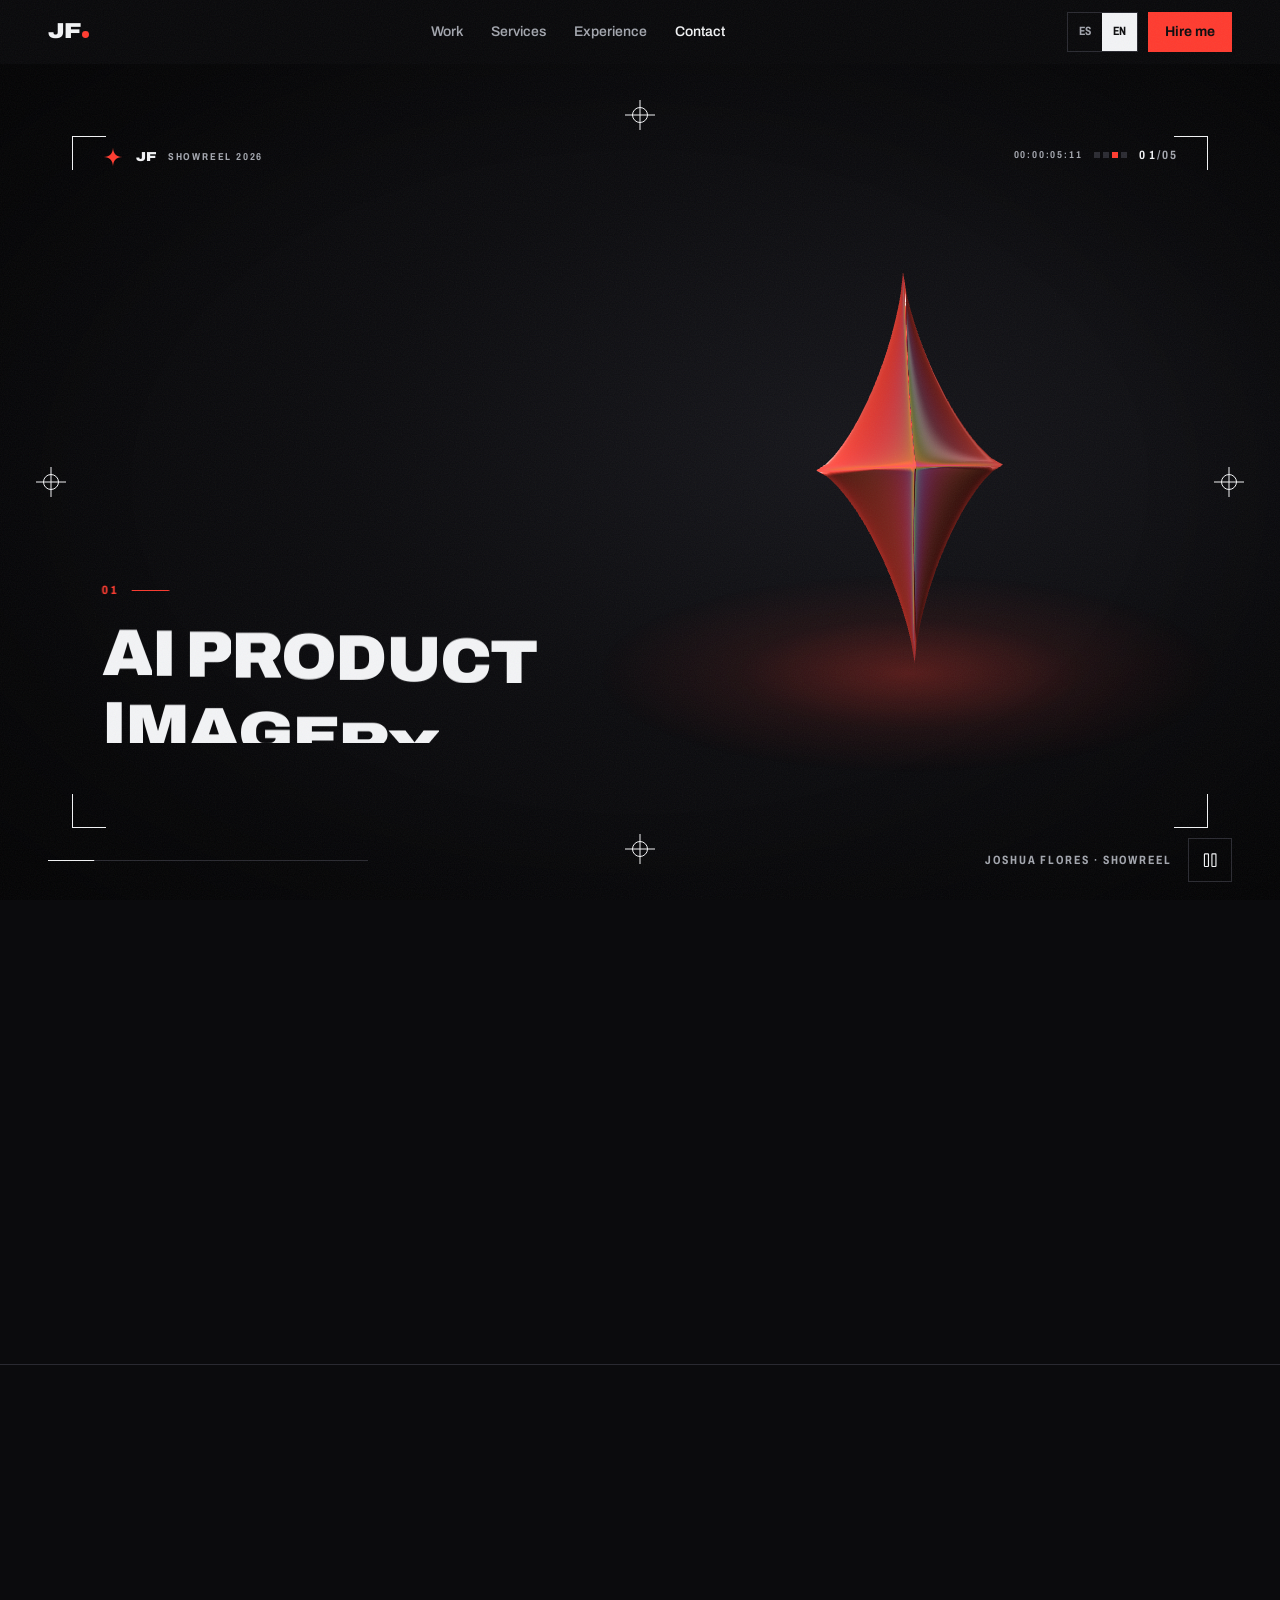
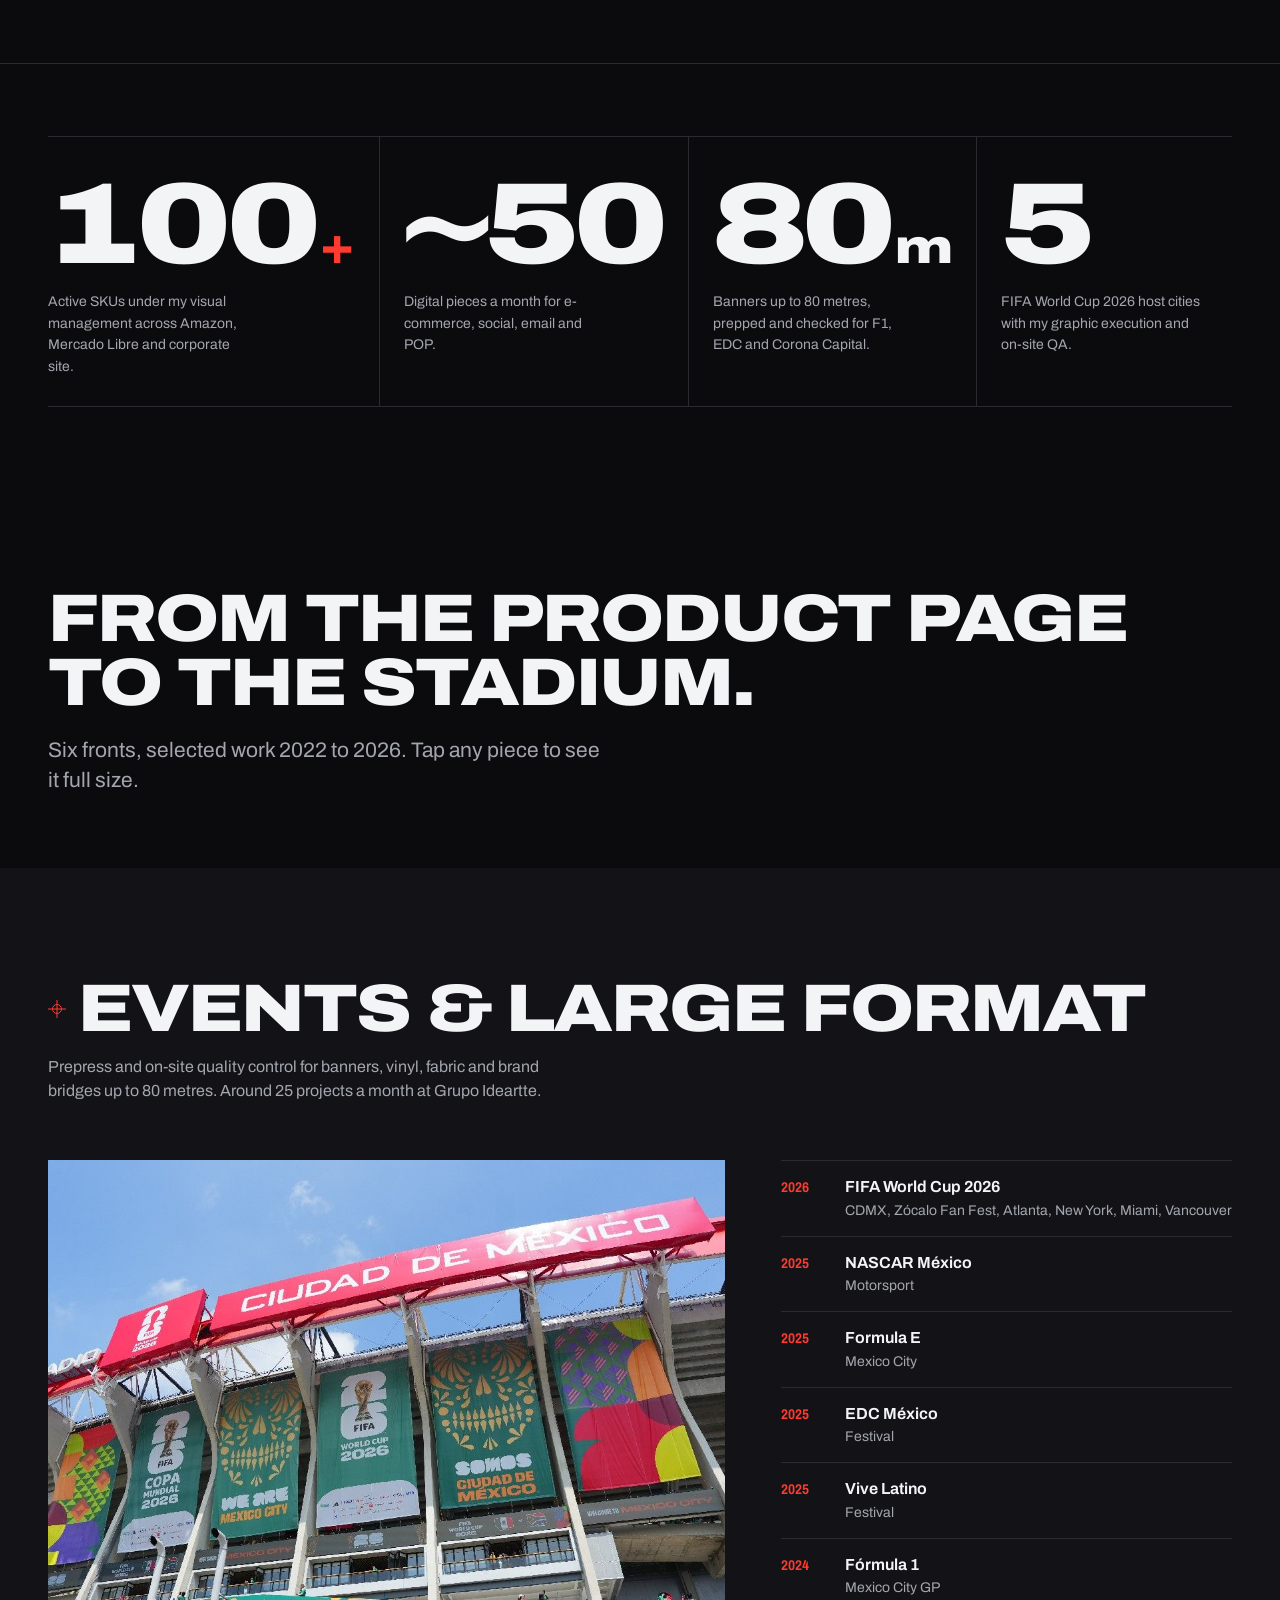
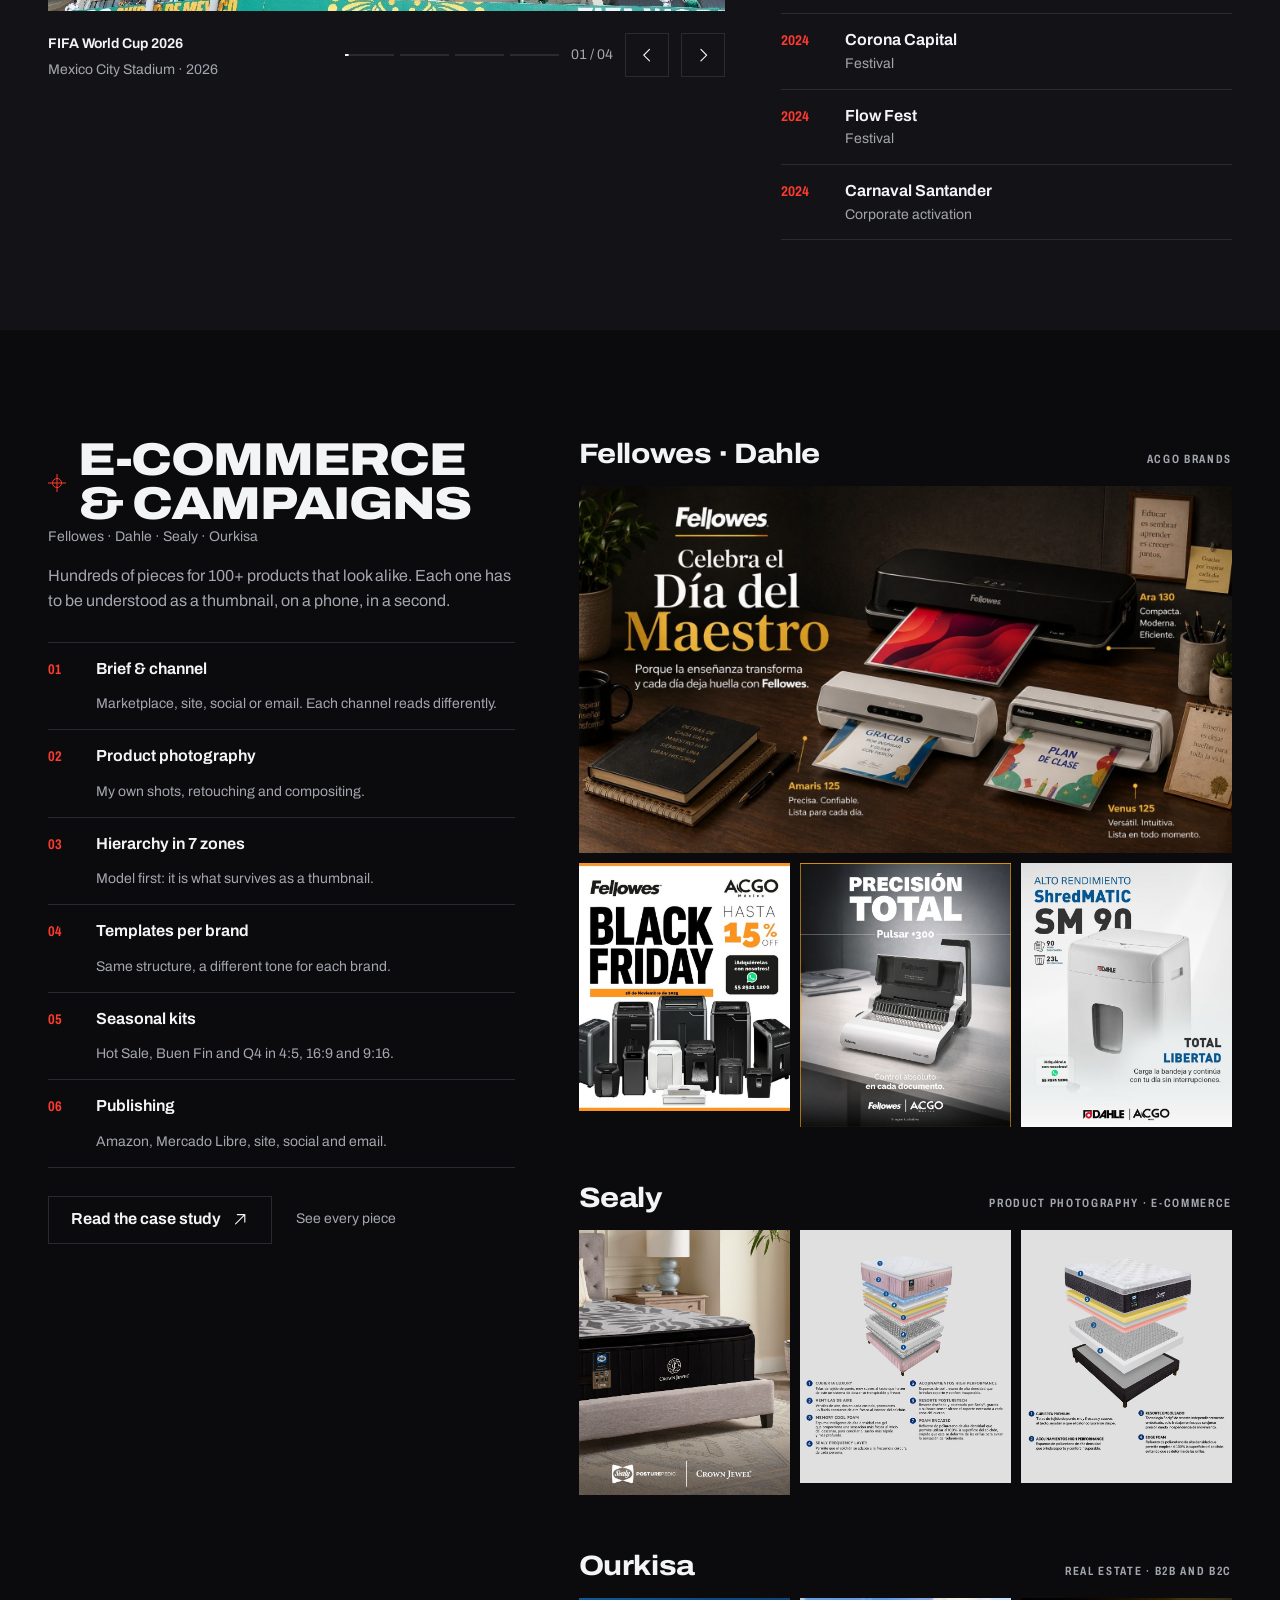
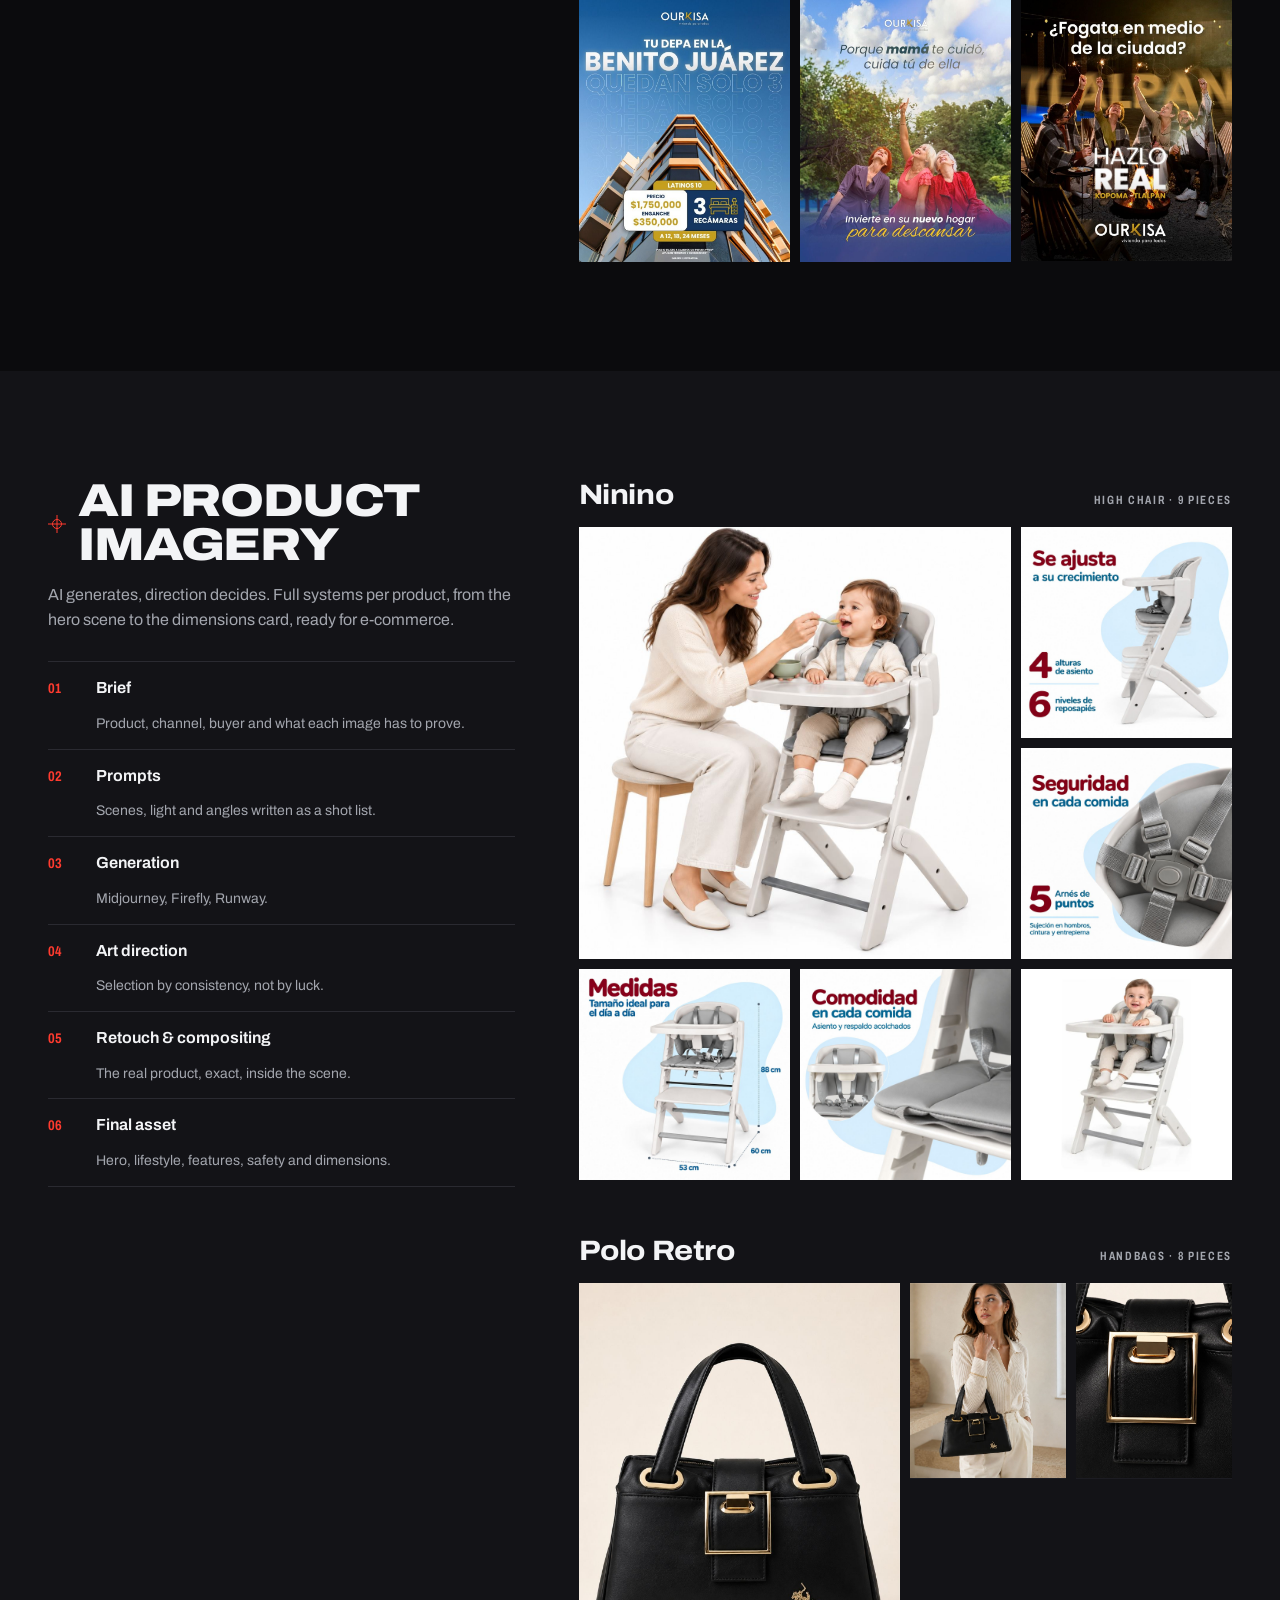
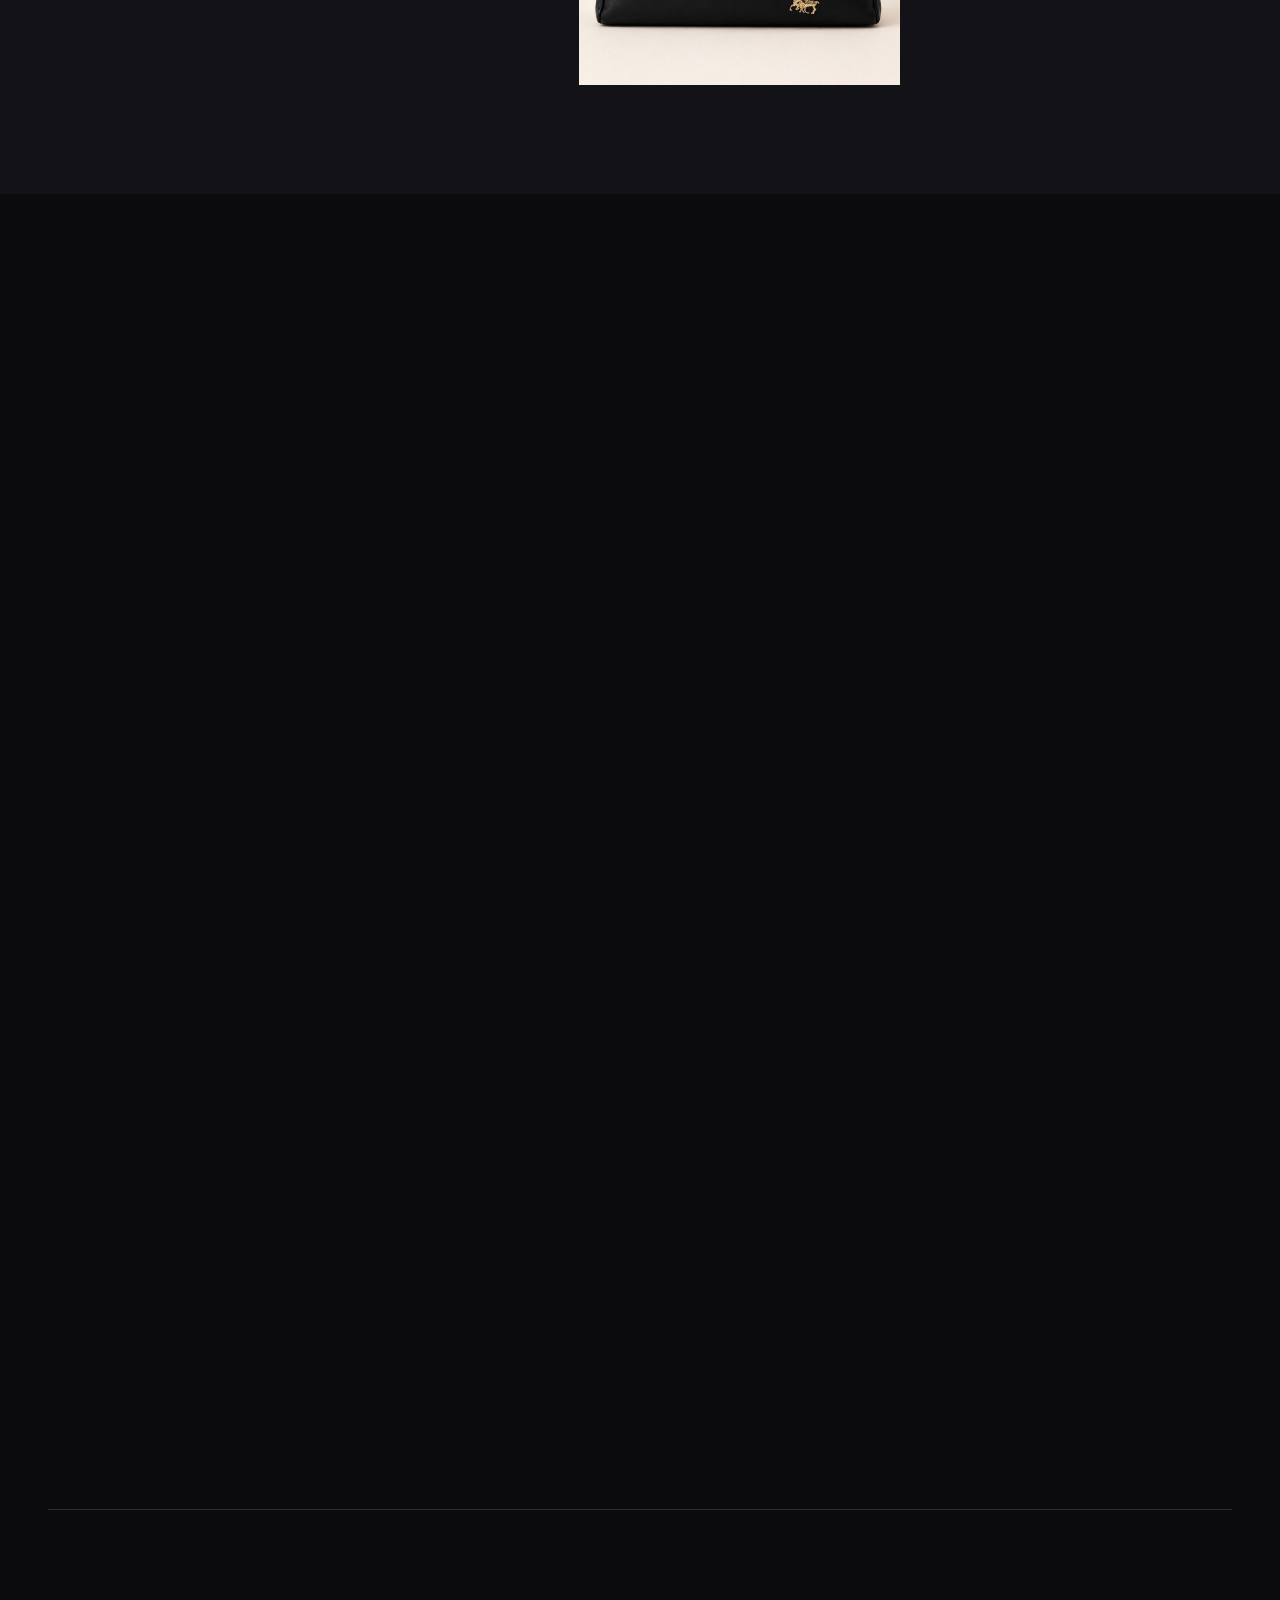
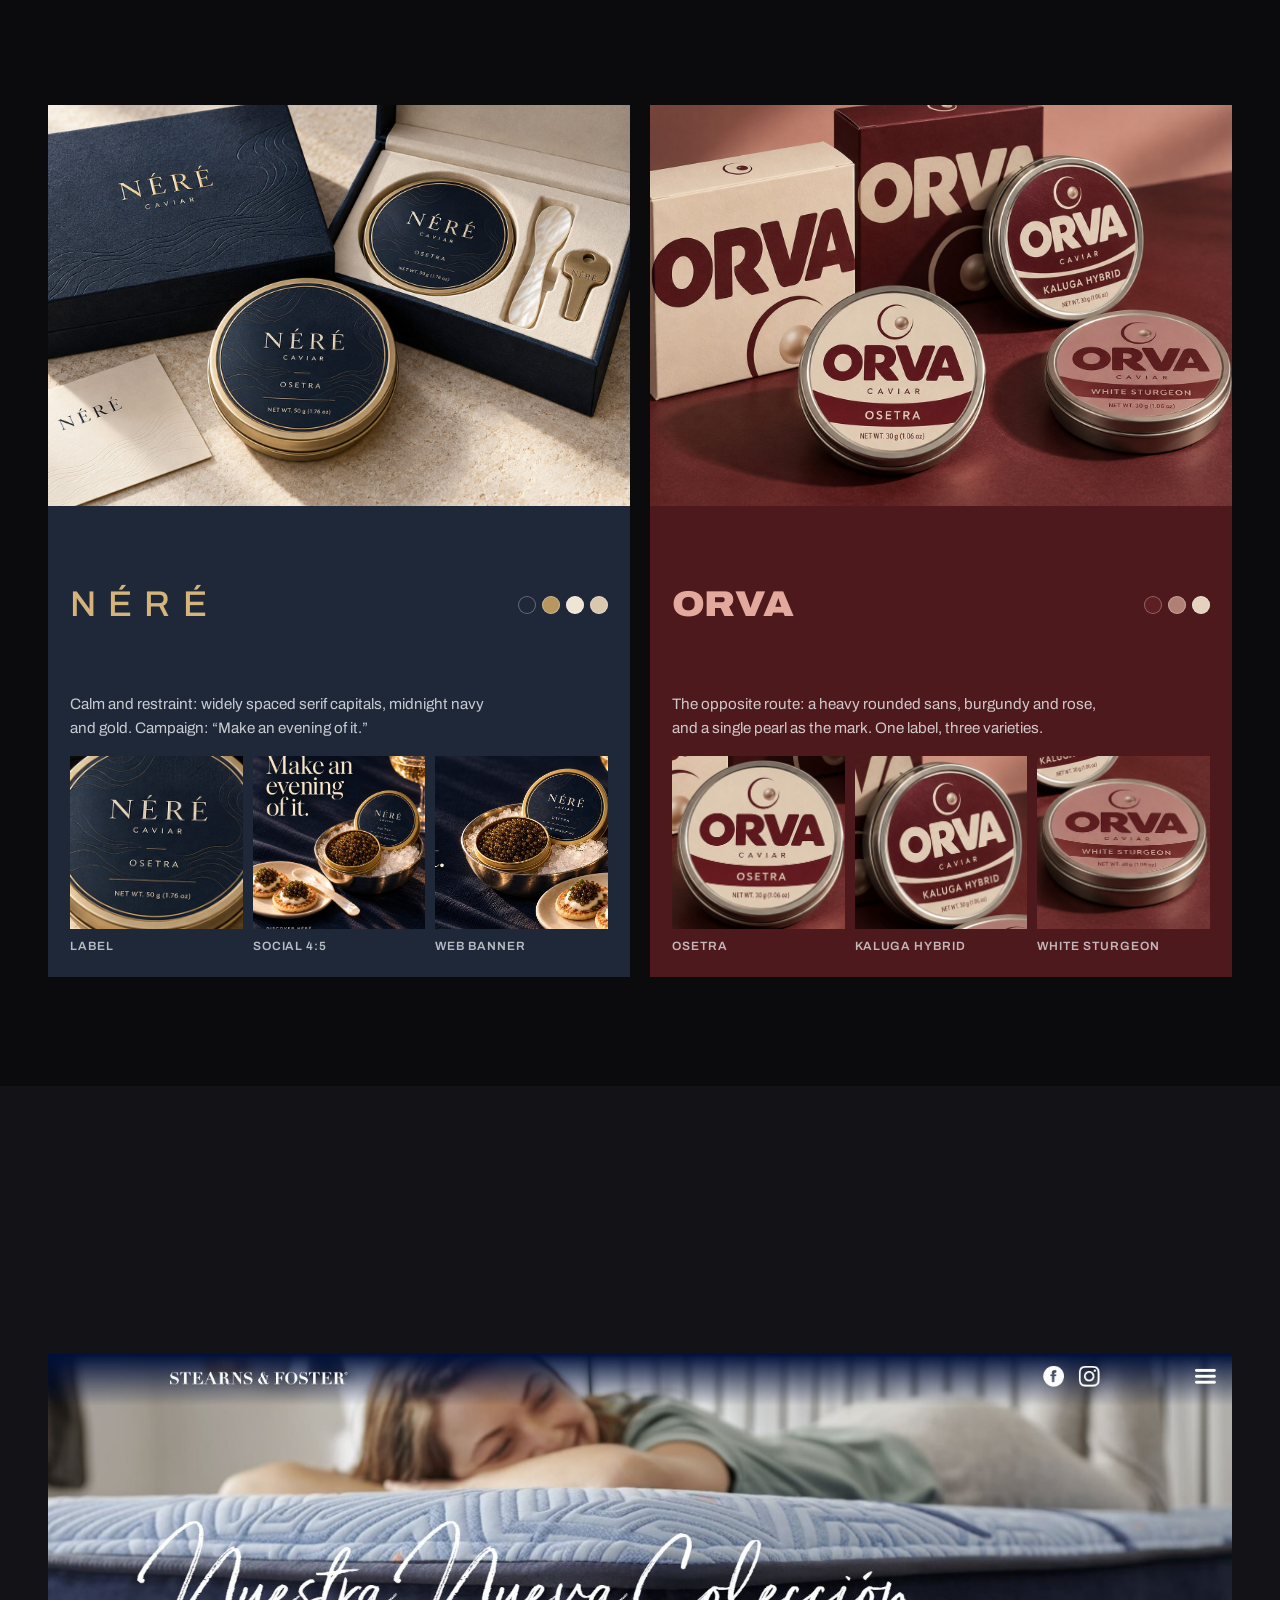
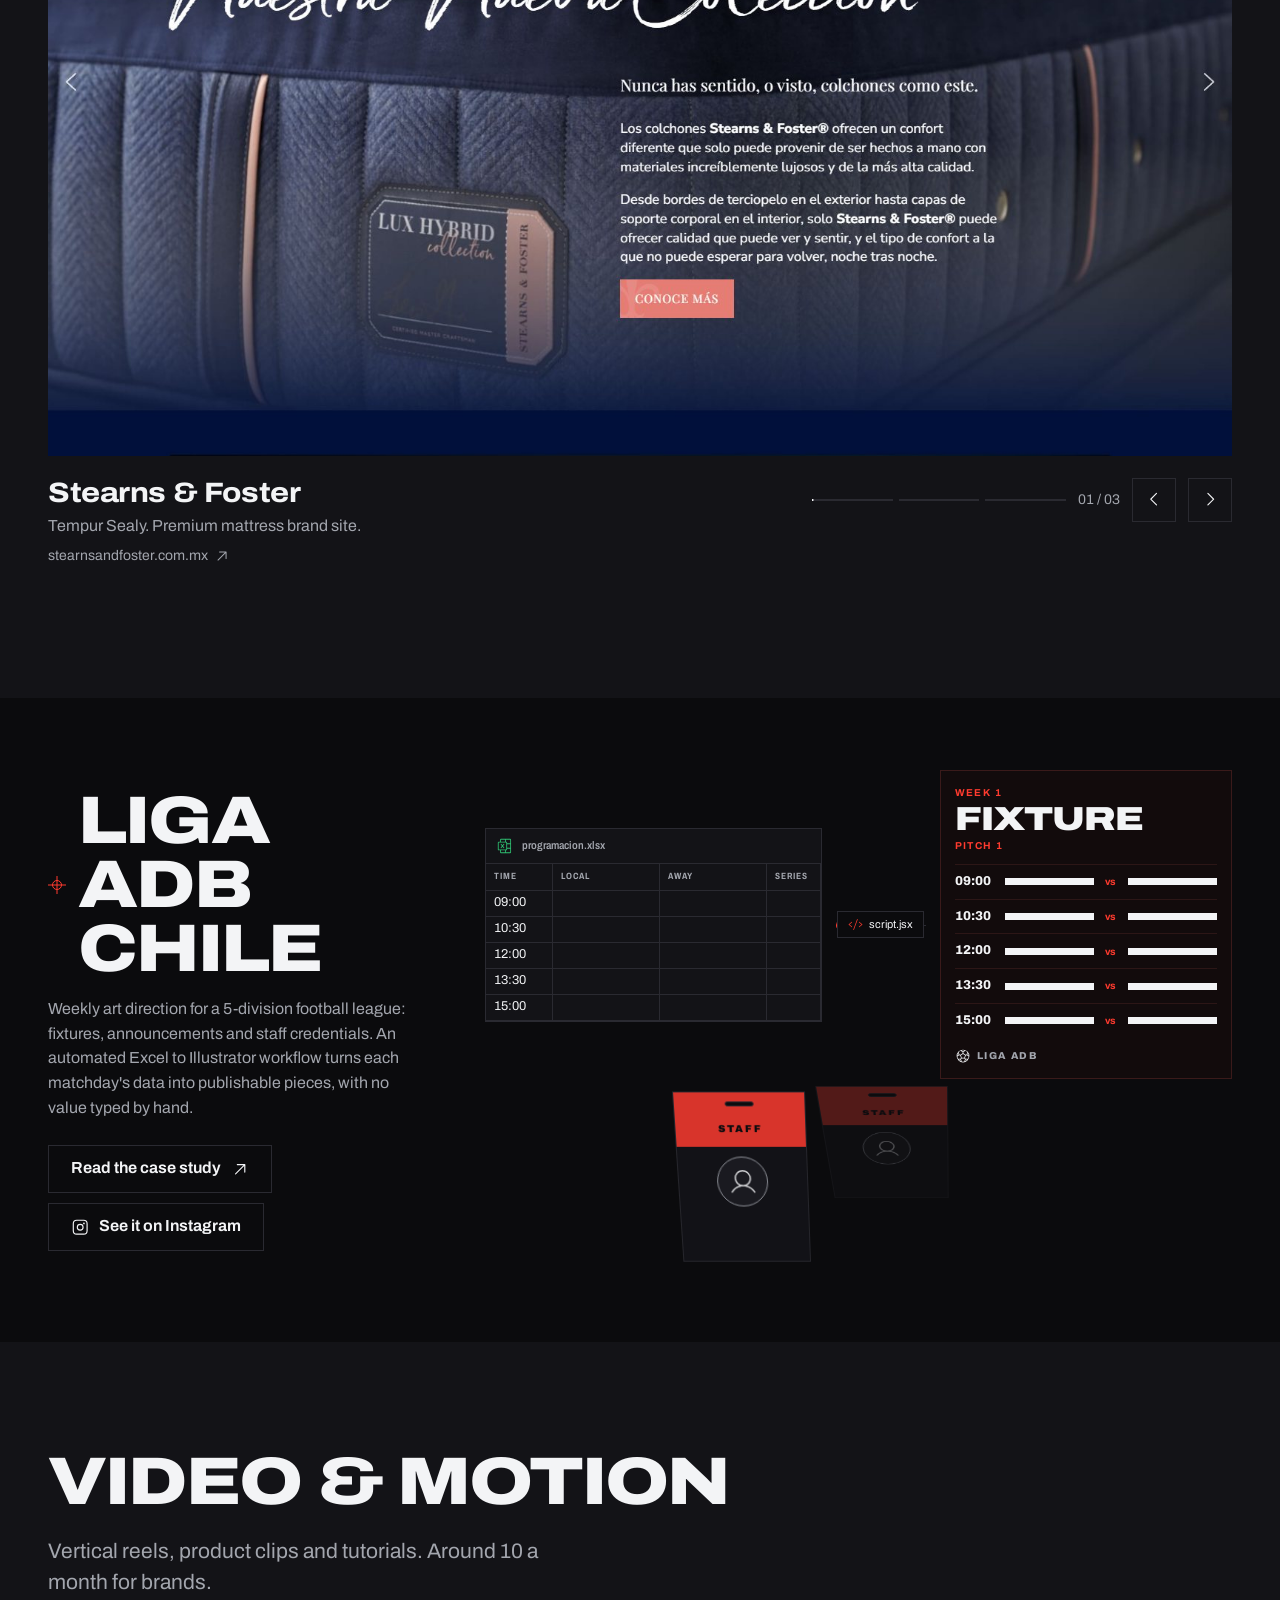
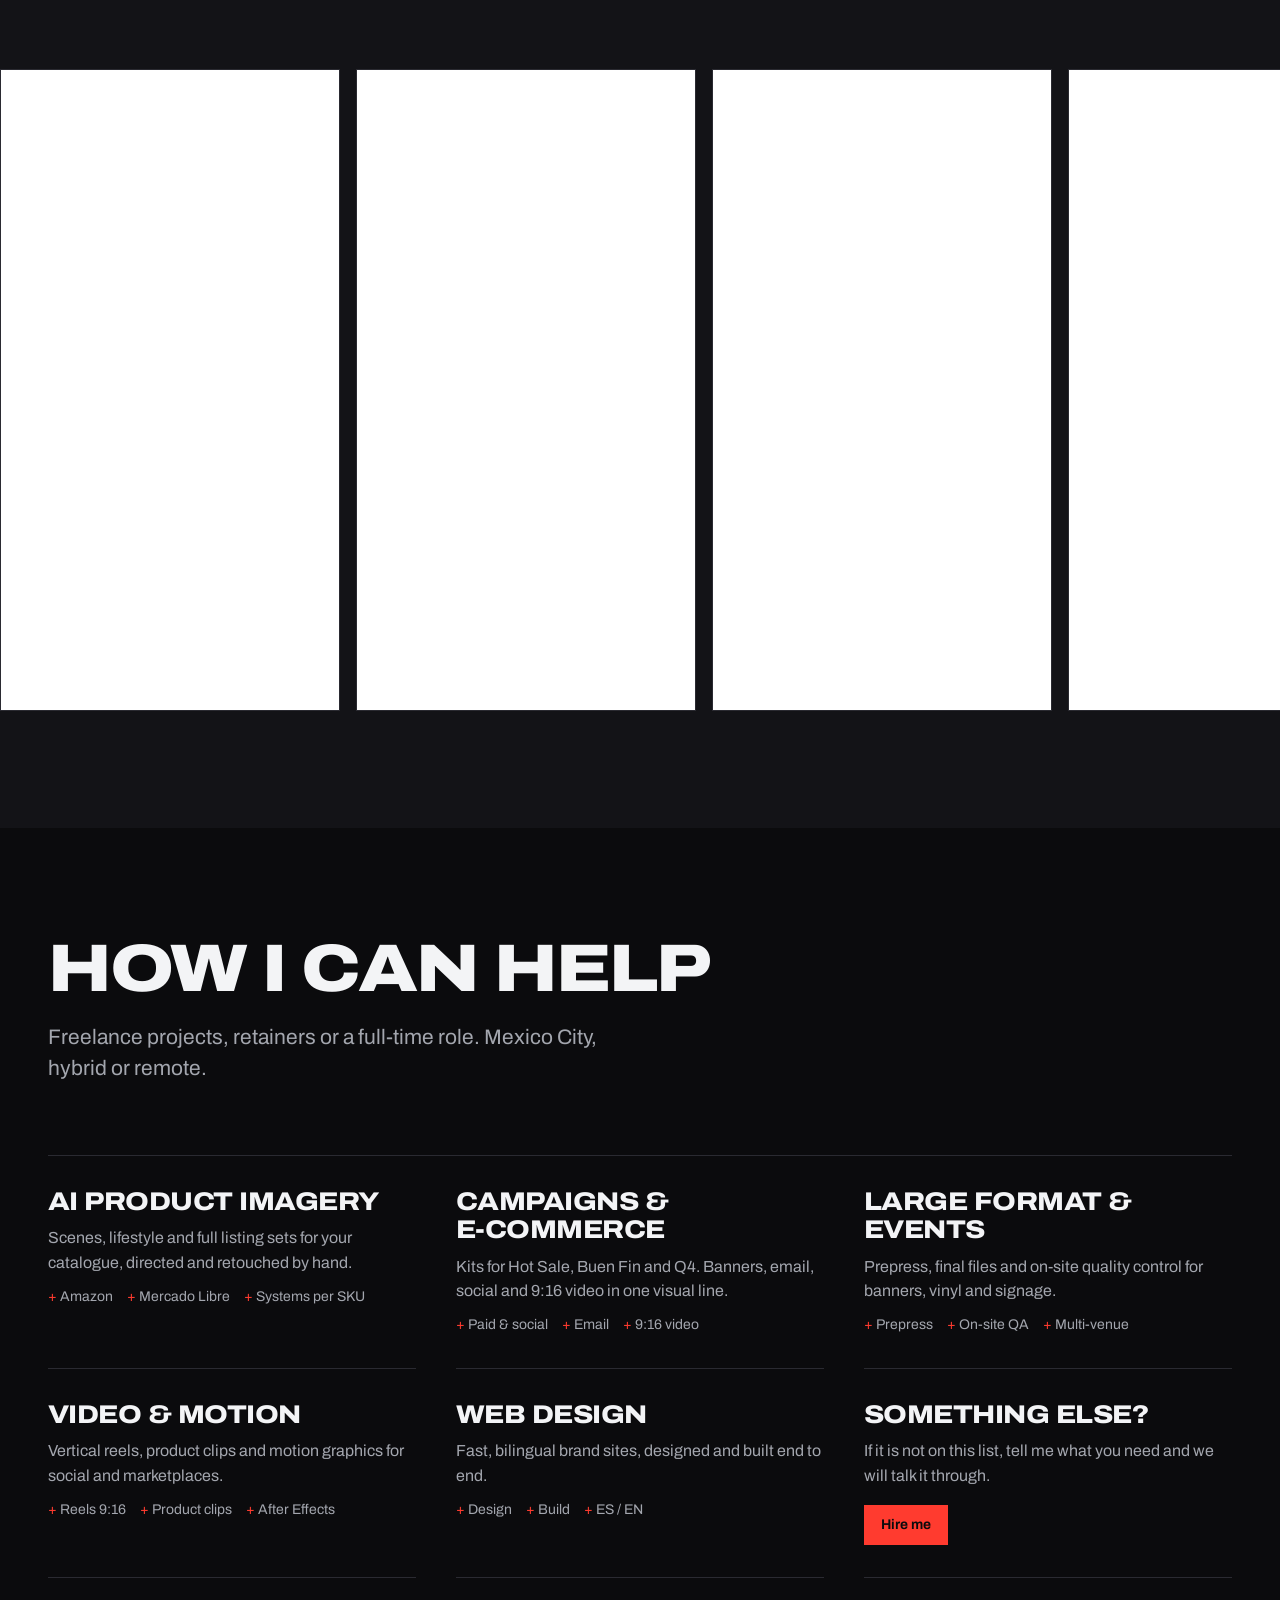
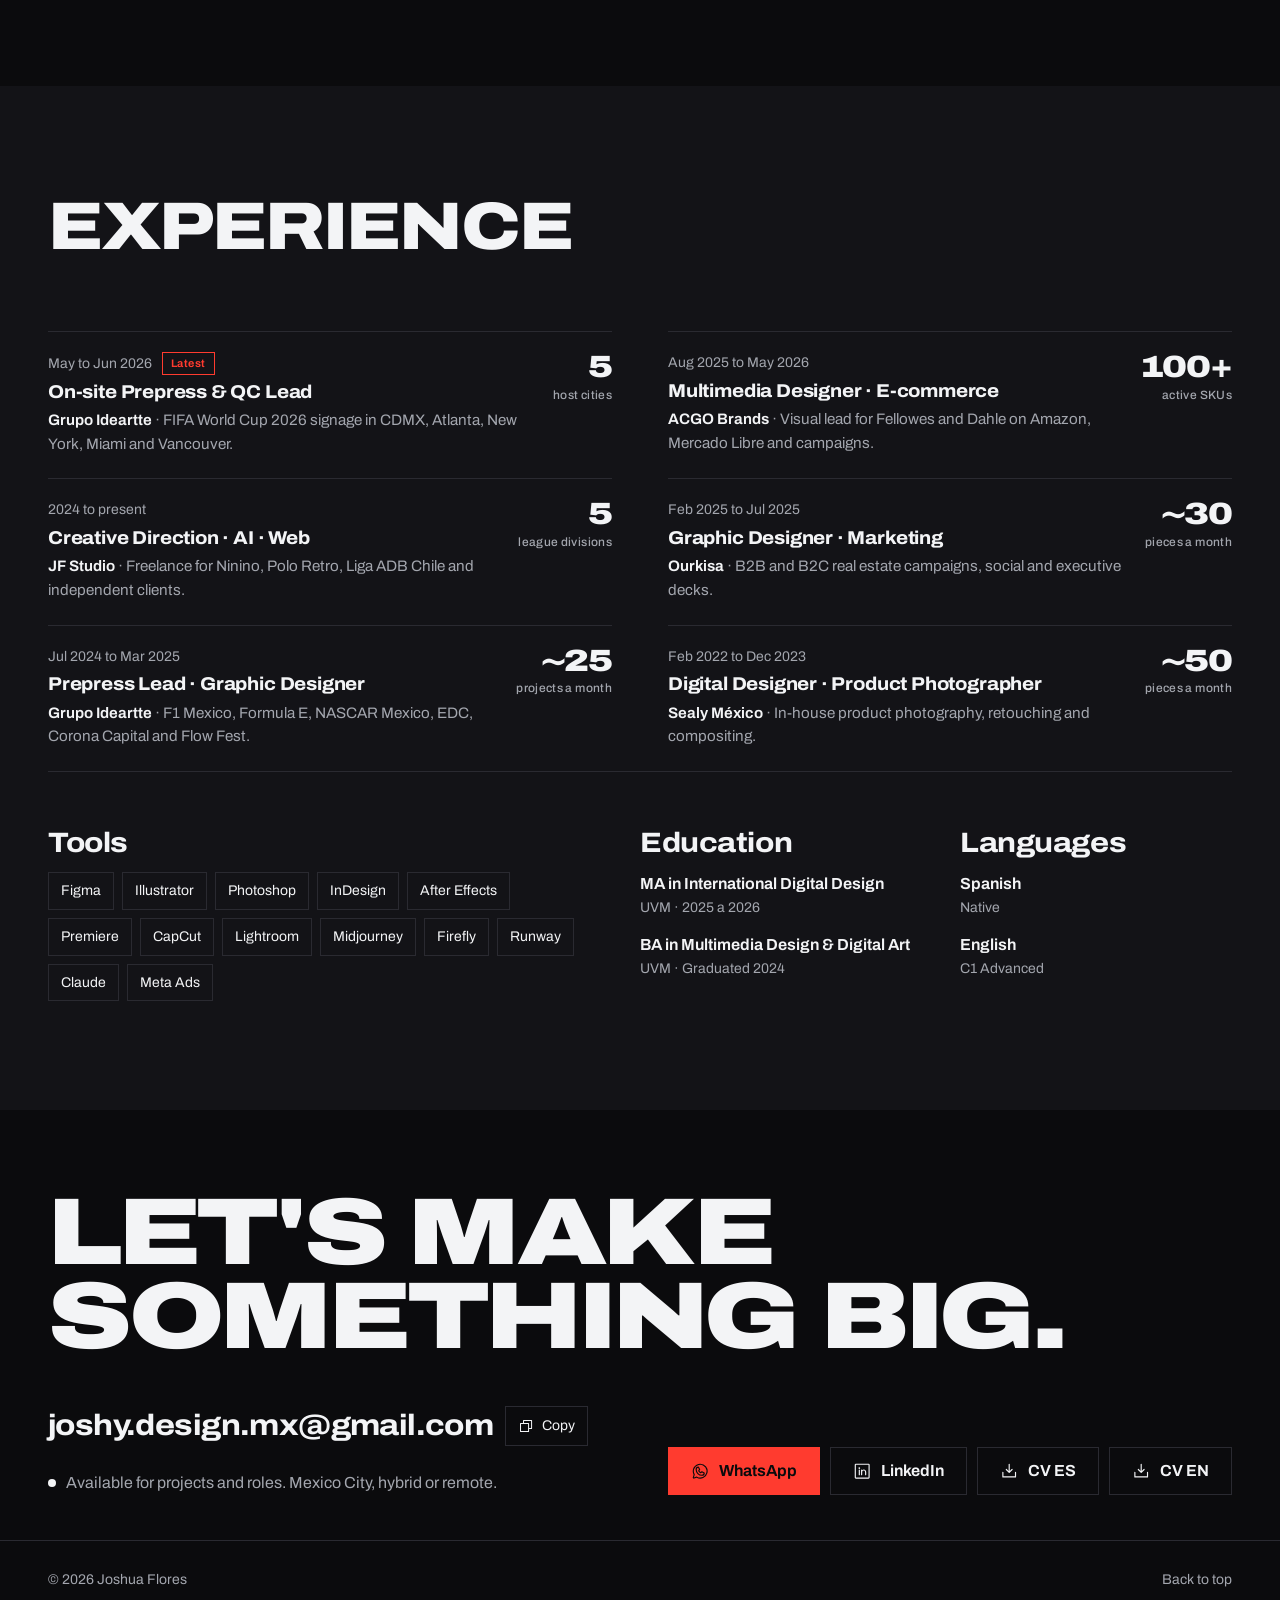
==== index.html @ a57d194c "Revisión: NÉRÉ y ORVA rediseñado, Experiencia y Contacto compactos - NÉRÉ y ORVA: un panel por marca" ====
<!doctype html>
<html lang="es">
<head>
<meta charset="utf-8">
<meta name="viewport" content="width=device-width, initial-scale=1, viewport-fit=cover">
<title>Joshua Flores · Diseñador gráfico y multimedia</title>
<meta name="description" content="Diseñador gráfico y multimedia en Ciudad de México. E-commerce, imagen de producto con IA, gran formato para eventos como el Mundial FIFA 2026 y diseño web.">
<meta name="theme-color" content="#0B0B0D">
<link rel="canonical" href="https://jfstudio-mx.github.io/portfolio/">
<link rel="alternate" hreflang="es" href="https://jfstudio-mx.github.io/portfolio/">
<link rel="alternate" hreflang="en" href="https://jfstudio-mx.github.io/portfolio/?lang=en">
<meta property="og:type" content="website">
<meta property="og:title" content="Joshua Flores · Diseñador gráfico y multimedia">
<meta property="og:description" content="Diseño que funciona en una pantalla de 6 pulgadas y en una lona de 80 metros.">
<meta property="og:url" content="https://jfstudio-mx.github.io/portfolio/">
<meta property="og:image" content="https://jfstudio-mx.github.io/portfolio/assets/og.jpg">
<meta name="twitter:card" content="summary_large_image">
<link rel="icon" href="favicon.svg" type="image/svg+xml">
<link rel="preload" href="assets/fonts/archivo-var.woff2" as="font" type="font/woff2" crossorigin>
<link rel="stylesheet" href="css/styles.css">
<link rel="stylesheet" href="css/reel.css">
<script>
  // Antes del primer pintado: activa las apariciones (solo opacidad si el sistema pide menos movimiento).
  (function () {
    var d = document.documentElement;
    d.classList.add('js-motion');
    if (window.matchMedia('(prefers-reduced-motion: reduce)').matches) d.classList.add('rm');
  })();
</script>
<script type="application/ld+json">
{
  "@context": "https://schema.org",
  "@type": "Person",
  "name": "Joshua Flores",
  "jobTitle": "Diseñador gráfico y multimedia",
  "email": "mailto:joshy.design.mx@gmail.com",
  "telephone": "+52 55 2713 0635",
  "url": "https://jfstudio-mx.github.io/portfolio/",
  "address": { "@type": "PostalAddress", "addressLocality": "Ciudad de México", "addressCountry": "MX" },
  "sameAs": ["https://www.linkedin.com/in/joshuafloresmx/"],
  "alumniOf": "Universidad del Valle de México",
  "knowsLanguage": ["es", "en"]
}
</script>
</head>
<body>
<svg xmlns="http://www.w3.org/2000/svg" style="display:none"><symbol id="i-arrow-up-right" viewBox="0 0 256 256"><path d="M200,64V168a8,8,0,0,1-16,0V83.31L69.66,197.66a8,8,0,0,1-11.32-11.32L172.69,72H88a8,8,0,0,1,0-16H192A8,8,0,0,1,200,64Z"/></symbol><symbol id="i-arrow-right" viewBox="0 0 256 256"><path d="M221.66,133.66l-72,72a8,8,0,0,1-11.32-11.32L196.69,136H40a8,8,0,0,1,0-16H196.69L138.34,61.66a8,8,0,0,1,11.32-11.32l72,72A8,8,0,0,1,221.66,133.66Z"/></symbol><symbol id="i-arrow-down" viewBox="0 0 256 256"><path d="M205.66,149.66l-72,72a8,8,0,0,1-11.32,0l-72-72a8,8,0,0,1,11.32-11.32L120,196.69V40a8,8,0,0,1,16,0V196.69l58.34-58.35a8,8,0,0,1,11.32,11.32Z"/></symbol><symbol id="i-whatsapp-logo" viewBox="0 0 256 256"><path d="M187.58,144.84l-32-16a8,8,0,0,0-8,.5l-14.69,9.8a40.55,40.55,0,0,1-16-16l9.8-14.69a8,8,0,0,0,.5-8l-16-32A8,8,0,0,0,104,64a40,40,0,0,0-40,40,88.1,88.1,0,0,0,88,88,40,40,0,0,0,40-40A8,8,0,0,0,187.58,144.84ZM152,176a72.08,72.08,0,0,1-72-72A24,24,0,0,1,99.29,80.46l11.48,23L101,118a8,8,0,0,0-.73,7.51,56.47,56.47,0,0,0,30.15,30.15A8,8,0,0,0,138,155l14.61-9.74,23,11.48A24,24,0,0,1,152,176ZM128,24A104,104,0,0,0,36.18,176.88L24.83,210.93a16,16,0,0,0,20.24,20.24l34.05-11.35A104,104,0,1,0,128,24Zm0,192a87.87,87.87,0,0,1-44.06-11.81,8,8,0,0,0-6.54-.67L40,216,52.47,178.6a8,8,0,0,0-.66-6.54A88,88,0,1,1,128,216Z"/></symbol><symbol id="i-linkedin-logo" viewBox="0 0 256 256"><path d="M216,24H40A16,16,0,0,0,24,40V216a16,16,0,0,0,16,16H216a16,16,0,0,0,16-16V40A16,16,0,0,0,216,24Zm0,192H40V40H216V216ZM96,112v64a8,8,0,0,1-16,0V112a8,8,0,0,1,16,0Zm88,28v36a8,8,0,0,1-16,0V140a20,20,0,0,0-40,0v36a8,8,0,0,1-16,0V112a8,8,0,0,1,15.79-1.78A36,36,0,0,1,184,140ZM100,84A12,12,0,1,1,88,72,12,12,0,0,1,100,84Z"/></symbol><symbol id="i-envelope-simple" viewBox="0 0 256 256"><path d="M224,48H32a8,8,0,0,0-8,8V192a16,16,0,0,0,16,16H216a16,16,0,0,0,16-16V56A8,8,0,0,0,224,48ZM203.43,64,128,133.15,52.57,64ZM216,192H40V74.19l82.59,75.71a8,8,0,0,0,10.82,0L216,74.19V192Z"/></symbol><symbol id="i-download-simple" viewBox="0 0 256 256"><path d="M224,144v64a8,8,0,0,1-8,8H40a8,8,0,0,1-8-8V144a8,8,0,0,1,16,0v56H208V144a8,8,0,0,1,16,0Zm-101.66,5.66a8,8,0,0,0,11.32,0l40-40a8,8,0,0,0-11.32-11.32L136,124.69V32a8,8,0,0,0-16,0v92.69L93.66,98.34a8,8,0,0,0-11.32,11.32Z"/></symbol><symbol id="i-play" viewBox="0 0 256 256"><path d="M232.4,114.49,88.32,26.35a16,16,0,0,0-16.2-.3A15.86,15.86,0,0,0,64,39.87V216.13A15.94,15.94,0,0,0,80,232a16.07,16.07,0,0,0,8.36-2.35L232.4,141.51a15.81,15.81,0,0,0,0-27ZM80,215.94V40l143.83,88Z"/></symbol><symbol id="i-x" viewBox="0 0 256 256"><path d="M205.66,194.34a8,8,0,0,1-11.32,11.32L128,139.31,61.66,205.66a8,8,0,0,1-11.32-11.32L116.69,128,50.34,61.66A8,8,0,0,1,61.66,50.34L128,116.69l66.34-66.35a8,8,0,0,1,11.32,11.32L139.31,128Z"/></symbol><symbol id="i-caret-left" viewBox="0 0 256 256"><path d="M165.66,202.34a8,8,0,0,1-11.32,11.32l-80-80a8,8,0,0,1,0-11.32l80-80a8,8,0,0,1,11.32,11.32L91.31,128Z"/></symbol><symbol id="i-caret-right" viewBox="0 0 256 256"><path d="M181.66,133.66l-80,80a8,8,0,0,1-11.32-11.32L164.69,128,90.34,53.66a8,8,0,0,1,11.32-11.32l80,80A8,8,0,0,1,181.66,133.66Z"/></symbol><symbol id="i-copy" viewBox="0 0 256 256"><path d="M216,32H88a8,8,0,0,0-8,8V80H40a8,8,0,0,0-8,8V216a8,8,0,0,0,8,8H168a8,8,0,0,0,8-8V176h40a8,8,0,0,0,8-8V40A8,8,0,0,0,216,32ZM160,208H48V96H160Zm48-48H176V88a8,8,0,0,0-8-8H96V48H208Z"/></symbol><symbol id="i-check" viewBox="0 0 256 256"><path d="M229.66,77.66l-128,128a8,8,0,0,1-11.32,0l-56-56a8,8,0,0,1,11.32-11.32L96,188.69,218.34,66.34a8,8,0,0,1,11.32,11.32Z"/></symbol><symbol id="i-pause" viewBox="0 0 256 256"><path d="M200,32H160a16,16,0,0,0-16,16V208a16,16,0,0,0,16,16h40a16,16,0,0,0,16-16V48A16,16,0,0,0,200,32Zm0,176H160V48h40ZM96,32H56A16,16,0,0,0,40,48V208a16,16,0,0,0,16,16H96a16,16,0,0,0,16-16V48A16,16,0,0,0,96,32Zm0,176H56V48H96Z"/></symbol><symbol id="l-sparkle" viewBox="0 0 256 256"><path d="M196.89,130.94,144.4,111.6,125.06,59.11a13.92,13.92,0,0,0-26.12,0L79.6,111.6,27.11,130.94a13.92,13.92,0,0,0,0,26.12L79.6,176.4l19.34,52.49a13.92,13.92,0,0,0,26.12,0L144.4,176.4l52.49-19.34a13.92,13.92,0,0,0,0-26.12Zm-4.15,14.86-55.08,20.3a6,6,0,0,0-3.56,3.56l-20.3,55.08a1.92,1.92,0,0,1-3.6,0L89.9,169.66a6,6,0,0,0-3.56-3.56L31.26,145.8a1.92,1.92,0,0,1,0-3.6l55.08-20.3a6,6,0,0,0,3.56-3.56l20.3-55.08a1.92,1.92,0,0,1,3.6,0l20.3,55.08a6,6,0,0,0,3.56,3.56l55.08,20.3a1.92,1.92,0,0,1,0,3.6ZM146,40a6,6,0,0,1,6-6h18V16a6,6,0,0,1,12,0V34h18a6,6,0,0,1,0,12H182V64a6,6,0,0,1-12,0V46H152A6,6,0,0,1,146,40ZM246,88a6,6,0,0,1-6,6H230v10a6,6,0,0,1-12,0V94H208a6,6,0,0,1,0-12h10V72a6,6,0,0,1,12,0V82h10A6,6,0,0,1,246,88Z"/></symbol><symbol id="l-image" viewBox="0 0 256 256"><path d="M216,42H40A14,14,0,0,0,26,56V200a14,14,0,0,0,14,14H216a14,14,0,0,0,14-14V56A14,14,0,0,0,216,42ZM40,54H216a2,2,0,0,1,2,2V163.57L188.53,134.1a14,14,0,0,0-19.8,0l-21.42,21.42L101.9,110.1a14,14,0,0,0-19.8,0L38,154.2V56A2,2,0,0,1,40,54ZM38,200V171.17l52.58-52.58a2,2,0,0,1,2.84,0L176.83,202H40A2,2,0,0,1,38,200Zm178,2H193.8l-38-38,21.41-21.42a2,2,0,0,1,2.83,0l38,38V200A2,2,0,0,1,216,202ZM146,100a10,10,0,1,1,10,10A10,10,0,0,1,146,100Z"/></symbol><symbol id="l-hand-pointing" viewBox="0 0 256 256"><path d="M196,90a25.87,25.87,0,0,0-14.59,4.49A26,26,0,0,0,142,78.1V44a26,26,0,0,0-52,0v87l-7.53-12.1a26,26,0,0,0-45,26.07l4.67,8.25c34,60,48.07,84.77,93.86,84.77a86.1,86.1,0,0,0,86-86V116A26,26,0,0,0,196,90Zm14,62a74.09,74.09,0,0,1-74,74c-38.8,0-50-19.83-83.42-78.69L47.89,139l0,0A14,14,0,0,1,53,119.88,13.87,13.87,0,0,1,60,118a14,14,0,0,1,12.15,7l.1.17,18.68,30A6,6,0,0,0,102,152V44a14,14,0,0,1,28,0v68a6,6,0,0,0,12,0V100a14,14,0,0,1,28,0v20a6,6,0,0,0,12,0v-4a14,14,0,0,1,28,0Z"/></symbol><symbol id="l-shield-check" viewBox="0 0 256 256"><path d="M208,42H48A14,14,0,0,0,34,56v56c0,51.94,25.12,83.4,46.2,100.64,22.73,18.6,45.27,24.89,46.22,25.15a6,6,0,0,0,3.16,0c.95-.26,23.49-6.55,46.22-25.15C196.88,195.4,222,163.94,222,112V56A14,14,0,0,0,208,42Zm2,70c0,37.76-13.94,68.39-41.44,91.06A131.17,131.17,0,0,1,128,225.72a130.94,130.94,0,0,1-40.56-22.66C59.94,180.39,46,149.76,46,112V56a2,2,0,0,1,2-2H208a2,2,0,0,1,2,2ZM172.24,99.76a6,6,0,0,1,0,8.48l-56,56a6,6,0,0,1-8.48,0l-24-24a6,6,0,0,1,8.48-8.48L112,151.51l51.76-51.75A6,6,0,0,1,172.24,99.76Z"/></symbol><symbol id="l-ruler" viewBox="0 0 256 256"><path d="M233.91,74.79,181.22,22.1a14,14,0,0,0-19.8,0L22.09,161.41a14,14,0,0,0,0,19.8L74.78,233.9a14,14,0,0,0,19.8,0L233.91,94.59A14,14,0,0,0,233.91,74.79ZM225.42,86.1,86.1,225.41h0a2,2,0,0,1-2.83,0L30.58,172.73a2,2,0,0,1,0-2.83L64,136.48l27.76,27.76a6,6,0,1,0,8.48-8.48L72.48,128,96,104.48l27.76,27.76a6,6,0,0,0,8.48-8.48L104.48,96,128,72.49l27.76,27.75a6,6,0,0,0,8.48-8.48L136.49,64,169.9,30.59a2,2,0,0,1,2.83,0l52.69,52.68A2,2,0,0,1,225.42,86.1Z"/></symbol><symbol id="l-storefront" viewBox="0 0 256 256"><path d="M26.22,94.41A6,6,0,0,0,26,96v16A38,38,0,0,0,42,143V216a6,6,0,0,0,6,6H208a6,6,0,0,0,6-6V143A38,38,0,0,0,230,112V96a5.91,5.91,0,0,0-.23-1.64L215.43,44.15A14.07,14.07,0,0,0,202,34H54A14.07,14.07,0,0,0,40.57,44.15Zm25.89-47A2,2,0,0,1,54,46H202a2,2,0,0,1,1.92,1.45L216.05,90H40ZM102,102h52v10a26,26,0,0,1-52,0Zm-64,0H90v10a26,26,0,0,1-38.18,23,6,6,0,0,0-1.65-1A26,26,0,0,1,38,112ZM202,210H54V148.66a38,38,0,0,0,42-16.21,37.95,37.95,0,0,0,64,0,38,38,0,0,0,42,16.21Zm3.83-76a6,6,0,0,0-1.65,1A26,26,0,0,1,166,112V102h52v10A26,26,0,0,1,205.83,134Z"/></symbol><symbol id="l-device-mobile" viewBox="0 0 256 256"><path d="M176,18H80A22,22,0,0,0,58,40V216a22,22,0,0,0,22,22h96a22,22,0,0,0,22-22V40A22,22,0,0,0,176,18ZM70,62H186V194H70ZM80,30h96a10,10,0,0,1,10,10V50H70V40A10,10,0,0,1,80,30Zm96,196H80a10,10,0,0,1-10-10V206H186v10A10,10,0,0,1,176,226Z"/></symbol><symbol id="l-envelope-simple" viewBox="0 0 256 256"><path d="M224,50H32a6,6,0,0,0-6,6V192a14,14,0,0,0,14,14H216a14,14,0,0,0,14-14V56A6,6,0,0,0,224,50ZM208.58,62,128,135.86,47.42,62ZM216,194H40a2,2,0,0,1-2-2V69.64l86,78.78a6,6,0,0,0,8.1,0L218,69.64V192A2,2,0,0,1,216,194Z"/></symbol><symbol id="l-megaphone" viewBox="0 0 256 256"><path d="M246,120a46.05,46.05,0,0,0-46-46H160.15c-2.58-.15-54.1-3.57-103.15-44.71A14,14,0,0,0,34,40V200a13.85,13.85,0,0,0,8.07,12.68A14.16,14.16,0,0,0,48,214a13.9,13.9,0,0,0,9-3.3c40-33.52,81.57-42,97-44.07v34a14,14,0,0,0,6.23,11.65l11,7.33a14,14,0,0,0,21.32-8.17l12.13-45.71A46.07,46.07,0,0,0,246,120ZM49.29,201.52A2,2,0,0,1,46,200V40a1.9,1.9,0,0,1,1.15-1.8A2.08,2.08,0,0,1,48,38a1.91,1.91,0,0,1,1.26.48c44,36.92,89,45.19,104.71,47v69C138.29,156.33,93.3,164.61,49.29,201.52Zm131.64,7a2,2,0,0,1-3.05,1.18l-11-7.33a2,2,0,0,1-.89-1.67V166h26.2ZM200,154H166V86h34a34,34,0,1,1,0,68Z"/></symbol><symbol id="l-printer" viewBox="0 0 256 256"><path d="M214.67,74H198V40a6,6,0,0,0-6-6H64a6,6,0,0,0-6,6V74H41.33C28.47,74,18,83.87,18,96v80a6,6,0,0,0,6,6H58v34a6,6,0,0,0,6,6H192a6,6,0,0,0,6-6V182h34a6,6,0,0,0,6-6V96C238,83.87,227.53,74,214.67,74ZM70,46H186V74H70ZM186,210H70V158H186Zm40-40H198V152a6,6,0,0,0-6-6H64a6,6,0,0,0-6,6v18H30V96c0-5.51,5.08-10,11.33-10H214.67C220.92,86,226,90.49,226,96Zm-28-54a10,10,0,1,1-10-10A10,10,0,0,1,198,116Z"/></symbol><symbol id="l-play" viewBox="0 0 256 256"><path d="M231.36,116.19,87.28,28.06a14,14,0,0,0-14.18-.27A13.69,13.69,0,0,0,66,39.87V216.13a13.69,13.69,0,0,0,7.1,12.08,14,14,0,0,0,14.18-.27l144.08-88.13a13.82,13.82,0,0,0,0-23.62Zm-6.26,13.38L81,217.7a2,2,0,0,1-2.06,0,1.78,1.78,0,0,1-1-1.61V39.87a1.78,1.78,0,0,1,1-1.61A2.06,2.06,0,0,1,80,38a2,2,0,0,1,1,.31L225.1,126.43a1.82,1.82,0,0,1,0,3.14Z"/></symbol><symbol id="l-cursor-click" viewBox="0 0 256 256"><path d="M90,24V16a6,6,0,0,1,12,0v8a6,6,0,0,1-12,0ZM16,102h8a6,6,0,0,0,0-12H16a6,6,0,0,0,0,12ZM125.32,37.37a6,6,0,0,0,8.05-2.69l8-16a6,6,0,0,0-10.74-5.37l-8,16A6,6,0,0,0,125.32,37.37Zm-96,85.26-16,8a6,6,0,0,0,5.36,10.74l16-8a6,6,0,1,0-5.36-10.74ZM217.9,185.41a14,14,0,0,1,0,19.8L205.21,217.9a14,14,0,0,1-19.8,0L134.1,166.59a2,2,0,0,0-3.21.54l-17.75,46.24a2.44,2.44,0,0,0-.1.24A13.85,13.85,0,0,1,100.26,222c-.23,0-.45,0-.68,0A13.85,13.85,0,0,1,87,212.38L34.7,52.3A14,14,0,0,1,52.3,34.7L212.38,87A14,14,0,0,1,213.61,113l-.24.09-46.25,17.76a2,2,0,0,0-.53,3.21Zm-8.49,8.49L158.1,142.59h0a14,14,0,0,1,4.32-22.74l.24-.1L208.91,102a2,2,0,0,0-.26-3.61L48.58,46.11a2.33,2.33,0,0,0-.65-.11,2,2,0,0,0-1.82,2.58L98.38,208.65a1.84,1.84,0,0,0,1.77,1.35,1.81,1.81,0,0,0,1.84-1.09l17.76-46.25.1-.24a14,14,0,0,1,22.74-4.32l51.31,51.31a2,2,0,0,0,2.83,0l12.68-12.68A2,2,0,0,0,209.41,193.9Z"/></symbol><symbol id="l-tag" viewBox="0 0 256 256"><path d="M241.91,137.42,142.59,38.1a13.94,13.94,0,0,0-9.9-4.1H40a6,6,0,0,0-6,6v92.69a13.94,13.94,0,0,0,4.1,9.9l99.32,99.32a14,14,0,0,0,19.8,0l84.69-84.69A14,14,0,0,0,241.91,137.42Zm-8.49,11.31-84.69,84.69a2,2,0,0,1-2.83,0L46.59,134.1a2,2,0,0,1-.59-1.41V46h86.69a2,2,0,0,1,1.41.59l99.32,99.31A2,2,0,0,1,233.42,148.73ZM94,84A10,10,0,1,1,84,74,10,10,0,0,1,94,84Z"/></symbol><symbol id="l-microsoft-excel-logo" viewBox="0 0 256 256"><path d="M200,26H72A14,14,0,0,0,58,40V66H40A14,14,0,0,0,26,80v96a14,14,0,0,0,14,14H58v26a14,14,0,0,0,14,14H200a14,14,0,0,0,14-14V40A14,14,0,0,0,200,26Zm-42,76h44v52H158Zm44-62V90H158V80a14,14,0,0,0-14-14h-2V38h58A2,2,0,0,1,202,40ZM70,40a2,2,0,0,1,2-2h58V66H70ZM38,176V80a2,2,0,0,1,2-2H144a2,2,0,0,1,2,2v96a2,2,0,0,1-2,2H40A2,2,0,0,1,38,176Zm32,40V190h60v28H72A2,2,0,0,1,70,216Zm130,2H142V190h2a14,14,0,0,0,14-14V166h44v50A2,2,0,0,1,200,218ZM67.39,148.16,84.19,128l-16.8-20.16a6,6,0,1,1,9.22-7.68L92,118.63l15.39-18.47a6,6,0,0,1,9.22,7.68L99.81,128l16.8,20.16a6,6,0,1,1-9.22,7.68L92,137.37,76.61,155.84a6,6,0,0,1-9.22-7.68Z"/></symbol><symbol id="l-copy" viewBox="0 0 256 256"><path d="M216,34H88a6,6,0,0,0-6,6V82H40a6,6,0,0,0-6,6V216a6,6,0,0,0,6,6H168a6,6,0,0,0,6-6V174h42a6,6,0,0,0,6-6V40A6,6,0,0,0,216,34ZM162,210H46V94H162Zm48-48H174V88a6,6,0,0,0-6-6H94V46H210Z"/></symbol><symbol id="l-clipboard-text" viewBox="0 0 256 256"><path d="M166,152a6,6,0,0,1-6,6H96a6,6,0,0,1,0-12h64A6,6,0,0,1,166,152Zm-6-38H96a6,6,0,0,0,0,12h64a6,6,0,0,0,0-12Zm54-66V216a14,14,0,0,1-14,14H56a14,14,0,0,1-14-14V48A14,14,0,0,1,56,34H93.17a45.91,45.91,0,0,1,69.66,0H200A14,14,0,0,1,214,48ZM94,64v2h68V64a34,34,0,0,0-68,0ZM202,48a2,2,0,0,0-2-2H170.33A45.77,45.77,0,0,1,174,64v8a6,6,0,0,1-6,6H88a6,6,0,0,1-6-6V64a45.77,45.77,0,0,1,3.67-18H56a2,2,0,0,0-2,2V216a2,2,0,0,0,2,2H200a2,2,0,0,0,2-2Z"/></symbol><symbol id="l-pen-nib" viewBox="0 0 256 256"><path d="M246,92.68a13.94,13.94,0,0,0-4.1-9.9L173.21,14.1a14,14,0,0,0-19.8,0L124.68,42.83,66.22,64.76a14,14,0,0,0-8.9,10.8L34.08,215A6,6,0,0,0,40,222a6.61,6.61,0,0,0,1-.08l139.44-23.24a14,14,0,0,0,10.81-8.9l21.92-58.46,28.74-28.74A13.92,13.92,0,0,0,246,92.68Zm-66,92.89a2,2,0,0,1-1.54,1.27L57.49,207l52.87-52.88a26,26,0,1,0-8.48-8.48L49,198.53l20.17-121A2,2,0,0,1,70.43,76l56.06-21L201,129.51ZM110,132a14,14,0,1,1,14,14A14,14,0,0,1,110,132ZM233.41,94.1,208,119.51,136.48,48,161.9,22.58a2,2,0,0,1,2.83,0l68.68,68.69a2,2,0,0,1,0,2.83Z"/></symbol><symbol id="l-eye" viewBox="0 0 256 256"><path d="M245.48,125.57c-.34-.78-8.66-19.23-27.24-37.81C201,70.54,171.38,50,128,50S55,70.54,37.76,87.76c-18.58,18.58-26.9,37-27.24,37.81a6,6,0,0,0,0,4.88c.34.77,8.66,19.22,27.24,37.8C55,185.47,84.62,206,128,206s73-20.53,90.24-37.75c18.58-18.58,26.9-37,27.24-37.8A6,6,0,0,0,245.48,125.57ZM128,194c-31.38,0-58.78-11.42-81.45-33.93A134.77,134.77,0,0,1,22.69,128,134.56,134.56,0,0,1,46.55,95.94C69.22,73.42,96.62,62,128,62s58.78,11.42,81.45,33.94A134.56,134.56,0,0,1,233.31,128C226.94,140.21,195,194,128,194Zm0-112a46,46,0,1,0,46,46A46.06,46.06,0,0,0,128,82Zm0,80a34,34,0,1,1,34-34A34,34,0,0,1,128,162Z"/></symbol><symbol id="l-image-square" viewBox="0 0 256 256"><path d="M208,34H48A14,14,0,0,0,34,48V208a14,14,0,0,0,14,14H208a14,14,0,0,0,14-14V48A14,14,0,0,0,208,34ZM46,208V48a2,2,0,0,1,2-2H208a2,2,0,0,1,2,2v82.2l-28.1-28.1a14,14,0,0,0-19.8,0L54.2,210H48A2,2,0,0,1,46,208Zm162,2H71.17l99.41-99.41a2,2,0,0,1,2.83,0L210,147.17V208A2,2,0,0,1,208,210ZM96,118A22,22,0,1,0,74,96,22,22,0,0,0,96,118Zm0-32A10,10,0,1,1,86,96,10,10,0,0,1,96,86Z"/></symbol><symbol id="l-code" viewBox="0 0 256 256"><path d="M67.84,92.61,25.37,128l42.47,35.39a6,6,0,1,1-7.68,9.22l-48-40a6,6,0,0,1,0-9.22l48-40a6,6,0,0,1,7.68,9.22Zm176,30.78-48-40a6,6,0,1,0-7.68,9.22L230.63,128l-42.47,35.39a6,6,0,1,0,7.68,9.22l48-40a6,6,0,0,0,0-9.22Zm-81.79-89A6,6,0,0,0,154.36,38l-64,176A6,6,0,0,0,94,221.64a6.15,6.15,0,0,0,2,.36,6,6,0,0,0,5.64-3.95l64-176A6,6,0,0,0,162.05,34.36Z"/></symbol><symbol id="l-user" viewBox="0 0 256 256"><path d="M229.19,213c-15.81-27.32-40.63-46.49-69.47-54.62a70,70,0,1,0-63.44,0C67.44,166.5,42.62,185.67,26.81,213a6,6,0,1,0,10.38,6C56.4,185.81,90.34,166,128,166s71.6,19.81,90.81,53a6,6,0,1,0,10.38-6ZM70,96a58,58,0,1,1,58,58A58.07,58.07,0,0,1,70,96Z"/></symbol><symbol id="l-check-circle" viewBox="0 0 256 256"><path d="M172.24,99.76a6,6,0,0,1,0,8.48l-56,56a6,6,0,0,1-8.48,0l-24-24a6,6,0,0,1,8.48-8.48L112,151.51l51.76-51.75A6,6,0,0,1,172.24,99.76ZM230,128A102,102,0,1,1,128,26,102.12,102.12,0,0,1,230,128Zm-12,0a90,90,0,1,0-90,90A90.1,90.1,0,0,0,218,128Z"/></symbol><symbol id="l-warning-circle" viewBox="0 0 256 256"><path d="M128,26A102,102,0,1,0,230,128,102.12,102.12,0,0,0,128,26Zm0,192a90,90,0,1,1,90-90A90.1,90.1,0,0,1,128,218Zm-6-82V80a6,6,0,0,1,12,0v56a6,6,0,0,1-12,0Zm16,36a10,10,0,1,1-10-10A10,10,0,0,1,138,172Z"/></symbol><symbol id="l-stack" viewBox="0 0 256 256"><path d="M229.18,173a6,6,0,0,1-2.16,8.2l-96,56a6,6,0,0,1-6,0l-96-56a6,6,0,0,1,6-10.36l93,54.23,93-54.23A6,6,0,0,1,229.18,173ZM221,122.82l-93,54.23L35,122.82a6,6,0,0,0-6,10.36l96,56a6,6,0,0,0,6,0l96-56a6,6,0,0,0-6-10.36ZM26,80a6,6,0,0,1,3-5.18l96-56a6,6,0,0,1,6,0l96,56a6,6,0,0,1,0,10.36l-96,56a6,6,0,0,1-6,0l-96-56A6,6,0,0,1,26,80Zm17.91,0L128,129.05,212.09,80,128,31Z"/></symbol><symbol id="l-calendar-blank" viewBox="0 0 256 256"><path d="M208,34H182V24a6,6,0,0,0-12,0V34H86V24a6,6,0,0,0-12,0V34H48A14,14,0,0,0,34,48V208a14,14,0,0,0,14,14H208a14,14,0,0,0,14-14V48A14,14,0,0,0,208,34ZM48,46H74V56a6,6,0,0,0,12,0V46h84V56a6,6,0,0,0,12,0V46h26a2,2,0,0,1,2,2V82H46V48A2,2,0,0,1,48,46ZM208,210H48a2,2,0,0,1-2-2V94H210V208A2,2,0,0,1,208,210Z"/></symbol><symbol id="l-soccer-ball" viewBox="0 0 256 256"><path d="M128,26A102,102,0,1,0,230,128,102.12,102.12,0,0,0,128,26Zm77.67,147.42H169.89L159.41,159l13.29-38.72,17-5.51,27.94,21.43A89.38,89.38,0,0,1,205.67,173.42Zm-119.56,0H50.33A89.38,89.38,0,0,1,38.38,136.2l27.94-21.43,17,5.51L96.59,159ZM51,81.42l7.24,24.41-20,15.34A89.47,89.47,0,0,1,51,81.42ZM107.56,154,95.15,117.86,128,95.28l32.85,22.58L148.44,154Zm90.19-48.17L205,81.42a89.47,89.47,0,0,1,12.75,39.75Zm-1.66-36.62L186,103.35l-17,5.53-35-24V67.16l30.9-21.24A90.3,90.3,0,0,1,196.09,69.21ZM150.92,41,128,56.72,105.08,41a90.22,90.22,0,0,1,45.84,0ZM91.11,45.91,122,67.16V84.84l-35,24-17-5.53L59.91,69.21A90.4,90.4,0,0,1,91.11,45.91ZM58.75,185.42H84.93l9.19,26A90.37,90.37,0,0,1,58.75,185.42Zm49.68,30.43L95.88,180.39,106.34,166h43.32l10.46,14.39-12.55,35.46a90.14,90.14,0,0,1-39.14,0Zm53.45-4.48,9.19-26h26.18A90.37,90.37,0,0,1,161.88,211.37Z"/></symbol><symbol id="i-instagram-logo" viewBox="0 0 256 256"><path d="M128,80a48,48,0,1,0,48,48A48.05,48.05,0,0,0,128,80Zm0,80a32,32,0,1,1,32-32A32,32,0,0,1,128,160ZM176,24H80A56.06,56.06,0,0,0,24,80v96a56.06,56.06,0,0,0,56,56h96a56.06,56.06,0,0,0,56-56V80A56.06,56.06,0,0,0,176,24Zm40,152a40,40,0,0,1-40,40H80a40,40,0,0,1-40-40V80A40,40,0,0,1,80,40h96a40,40,0,0,1,40,40ZM192,76a12,12,0,1,1-12-12A12,12,0,0,1,192,76Z"/></symbol><symbol id="l-globe" viewBox="0 0 256 256"><path d="M128,26A102,102,0,1,0,230,128,102.12,102.12,0,0,0,128,26Zm81.57,64H169.19a132.58,132.58,0,0,0-25.73-50.67A90.29,90.29,0,0,1,209.57,90ZM218,128a89.7,89.7,0,0,1-3.83,26H171.81a155.43,155.43,0,0,0,0-52h42.36A89.7,89.7,0,0,1,218,128Zm-90,87.83a110,110,0,0,1-15.19-19.45A124.24,124.24,0,0,1,99.35,166h57.3a124.24,124.24,0,0,1-13.46,30.38A110,110,0,0,1,128,215.83ZM96.45,154a139.18,139.18,0,0,1,0-52h63.1a139.18,139.18,0,0,1,0,52ZM38,128a89.7,89.7,0,0,1,3.83-26H84.19a155.43,155.43,0,0,0,0,52H41.83A89.7,89.7,0,0,1,38,128Zm90-87.83a110,110,0,0,1,15.19,19.45A124.24,124.24,0,0,1,156.65,90H99.35a124.24,124.24,0,0,1,13.46-30.38A110,110,0,0,1,128,40.17Zm-15.46-.84A132.58,132.58,0,0,0,86.81,90H46.43A90.29,90.29,0,0,1,112.54,39.33ZM46.43,166H86.81a132.58,132.58,0,0,0,25.73,50.67A90.29,90.29,0,0,1,46.43,166Zm97,50.67A132.58,132.58,0,0,0,169.19,166h40.38A90.29,90.29,0,0,1,143.46,216.67Z"/></symbol><symbol id="i-list" viewBox="0 0 256 256"><path d="M224,128a8,8,0,0,1-8,8H40a8,8,0,0,1,0-16H216A8,8,0,0,1,224,128ZM40,72H216a8,8,0,0,0,0-16H40a8,8,0,0,0,0,16ZM216,184H40a8,8,0,0,0,0,16H216a8,8,0,0,0,0-16Z"/></symbol></svg>

<a class="skip-link" href="#main" data-en="Skip to content">Saltar al contenido</a>
<div class="grain" aria-hidden="true"></div>

<!-- ============ NAV ============ -->
<header class="nav" id="nav">
  <div class="wrap nav__inner">
    <a href="#trailer" class="logo" aria-label="Joshua Flores, inicio" data-en-aria-label="Joshua Flores, home">JF<span class="logo__dot"></span></a>
    <nav class="nav__links" aria-label="Principal" data-en-aria-label="Main">
      <a href="#trabajo" data-en="Work">Trabajo</a>
      <a href="#servicios" data-en="Services">Servicios</a>
      <a href="#experiencia" data-en="Experience">Experiencia</a>
      <a href="#contacto" data-en="Contact">Contacto</a>
    </nav>
    <div class="nav__right">
      <div class="lang" role="group" aria-label="Idioma" data-en-aria-label="Language">
        <button type="button" data-lang="es" aria-pressed="true">ES</button>
        <button type="button" data-lang="en" aria-pressed="false">EN</button>
      </div>
      <a href="#contacto" class="btn btn--primary btn--sm" data-en="Hire me">Contratar</a>
      <button class="menu-btn" type="button" id="menuBtn" aria-expanded="false" aria-controls="menu" aria-label="Abrir menú" data-en-aria-label="Open menu"><svg class="icon" aria-hidden="true"><use href="#i-list"/></svg></button>
    </div>
  </div>
</header>

<div class="menu" id="menu" aria-hidden="true">
  <button class="menu__close" type="button" id="menuClose" aria-label="Cerrar menú" data-en-aria-label="Close menu"><svg class="icon" aria-hidden="true"><use href="#i-x"/></svg></button>
  <nav class="menu__links" aria-label="Móvil" data-en-aria-label="Mobile">
    <a href="#trabajo" data-en="Work">Trabajo</a>
    <a href="#video" data-en="Video">Video</a>
    <a href="#servicios" data-en="Services">Servicios</a>
    <a href="#experiencia" data-en="Experience">Experiencia</a>
    <a href="#contacto" data-en="Contact">Contacto</a>
  </nav>
  <a href="#contacto" class="btn btn--primary" data-en="Hire me">Contratar</a>
</div>

<main id="main">

<!-- ============ SHOWREEL ============ -->
<section class="trailer" id="trailer" aria-labelledby="reelTitle">
<h2 class="sr-only" id="reelTitle">Showreel</h2>
<p class="sr-only" data-en="Animated showreel: one designer, every format. AI product imagery, campaigns and e-commerce, large format and events, video and motion, and web design.">Showreel animado: un diseñador, todos los formatos. Imagen de producto con IA, campañas y e-commerce, gran formato y eventos, video y motion, y diseño web.</p>
<div class="showreel" id="reel">
  <div class="reel__glow" aria-hidden="true"></div>
  <canvas class="reel__gl" aria-hidden="true"></canvas>
  <div class="reel__obj2d" aria-hidden="true"></div>
  <div class="reel__vig" aria-hidden="true"></div>

  <div class="reel__hud" aria-hidden="true">
    <div class="intro__grid"></div>
    <div class="intro__frame">
      <span class="crop__m crop__m--tl"></span><span class="crop__m crop__m--tr"></span>
      <span class="crop__m crop__m--bl"></span><span class="crop__m crop__m--br"></span>
    </div>
    <span class="reg intro__reg intro__reg--t"><i></i></span>
    <span class="reg intro__reg intro__reg--b"><i></i></span>
    <span class="reg intro__reg intro__reg--l"><i></i></span>
    <span class="reg intro__reg intro__reg--r"><i></i></span>
    <div class="hud hud--tl">
      <svg class="hud__icon" viewBox="0 0 100 100"><path id="reelIcon" d="M50,36 C57.73,36 64,42.27 64,50 C64,57.73 57.73,64 50,64 C42.27,64 36,57.73 36,50 C36,42.27 42.27,36 50,36 Z"/></svg>
      <span class="hud__k">JF</span><span class="hud__t">Showreel 2026</span>
    </div>
    <div class="hud hud--tr">
      <span class="hud__tc" data-r="tc">00:00:00:00</span>
      <span class="hud__seq" data-r="seq"><i></i><i></i><i></i><i></i></span>
      <span class="hud__idx"><span class="flap" data-r="idx"></span><span class="hud__of">/05</span></span>
    </div>
  </div>

  <div class="reel__layer" aria-hidden="true">
    <!-- Gancho -->
    <div class="k-tiny" data-r="tiny">
      <svg viewBox="0 0 230 84" preserveAspectRatio="none"><polyline points="14,70 50,24 228,24"/></svg>
      <span class="k-tiny__t">6-INCH SCREEN</span>
    </div>
    <div class="ks" data-r="s0">
      <p class="ks__title kt"><span class="kl">One designer.</span><span class="kl">Every format.</span></p>
    </div>

    <!-- 01 · IA -->
    <div class="ks" data-r="s1">
      <p class="ks__num">01<i></i></p>
      <p class="ks__title kt"><span class="kl">AI product</span><span class="kl">imagery</span></p>
      <p class="ks__verbs"><span>Prompt</span><span>Direct</span><span>Retouch</span></p>
    </div>
    <div class="k-box" data-r="prompt"><span class="k-box__k">Prompt</span><span class="k-type">high chair, bright kitchen, morning light</span><i class="k-caret"></i></div>
    <div class="k-anc k-pulse" data-r="pulse"><i></i><i></i></div>
    <div class="k-anc k-tag-a" data-r="tag"><span class="k-tag"><svg class="tv-ico"><use href="#l-image"/></svg>Lifestyle</span></div>
    <div class="k-anc k-tag-a" data-r="tag"><span class="k-tag"><svg class="tv-ico"><use href="#l-hand-pointing"/></svg>Features</span></div>
    <div class="k-anc k-tag-a" data-r="tag"><span class="k-tag"><svg class="tv-ico"><use href="#l-shield-check"/></svg>Safety</span></div>
    <div class="k-anc k-tag-a" data-r="tag"><span class="k-tag"><svg class="tv-ico"><use href="#l-ruler"/></svg>Dimensions</span></div>

    <!-- 02 · E-commerce -->
    <div class="ks" data-r="s2">
      <p class="ks__num">02<i></i></p>
      <p class="ks__title kt"><span class="kl">Campaigns &amp;</span><span class="kl">E-commerce</span></p>
      <p class="ks__verbs"><span>Shoot</span><span>Design</span><span>Adapt</span></p>
    </div>
    <div class="k-stat" data-r="stat2"><span class="k-stat__n"><span class="odo" data-odo="100"></span>+</span><span class="k-stat__u">SKUs</span></div>
    <div class="k-anc k-chip" data-r="chip"><div class="k-c"><span><svg class="tv-ico"><use href="#l-check-circle"/></svg>Added to cart</span></div></div>
    <div class="k-side" data-r="fmt">
      <span class="k-side__l">Format</span>
      <span class="flap k-fmt" data-r="fmtflap"></span>
      <span class="k-roll"><span class="k-roll__in" data-r="roll"><i>Feed</i><i>Banner</i><i>Story</i></span></span>
    </div>

    <!-- 03 · Gran formato -->
    <div class="ks" data-r="s3">
      <p class="ks__num">03<i></i></p>
      <p class="ks__title kt"><span class="kl">Large format</span><span class="kl">&amp; events</span></p>
      <p class="ks__verbs"><span>Prepress</span><span>QA</span><span>On site</span></p>
    </div>
    <div class="k-measure" data-r="measure">
      <svg viewBox="0 0 1000 22" preserveAspectRatio="none"><path class="k-measure__l" d="M0 11H1000"/><path class="k-measure__t" d="M0 0V22M100 6V16M200 6V16M300 6V16M400 6V16M500 3V19M600 6V16M700 6V16M800 6V16M900 6V16M1000 0V22"/></svg>
      <span class="k-measure__n"><span class="odo" data-odo="80"></span>M</span>
    </div>
    <div class="k-side" data-r="board">
      <span class="k-side__l">FIFA World Cup 26 · Host city</span>
      <span class="flap flap--board" data-r="city"></span>
    </div>

    <!-- 04 · Video -->
    <div class="ks" data-r="s4">
      <p class="ks__num">04<i></i></p>
      <p class="ks__title kt"><span class="kl">Video &amp;</span><span class="kl">motion</span></p>
      <p class="ks__verbs"><span>Hook</span><span>Cut</span><span>Loop</span></p>
    </div>
    <div class="k-stat" data-r="stat4"><span class="k-stat__n">~<span class="odo" data-odo="10"></span></span><span class="k-stat__u">Reels / month</span></div>
    <div class="k-anc k-caps" data-r="caps"><div class="k-c"><span>Stop</span><span>the</span><span class="hl">scroll.</span></div></div>

    <!-- 05 · Web -->
    <div class="ks" data-r="s5">
      <p class="ks__num">05<i></i></p>
      <p class="ks__title kt"><span class="kl">Web</span><span class="kl">design</span></p>
      <p class="ks__verbs"><span>Design</span><span>Build</span><span>Launch</span></p>
    </div>
    <div class="k-box" data-r="url"><svg class="tv-ico"><use href="#l-globe"/></svg><span class="k-type">yourbrand.com</span><i class="k-caret"></i></div>
    <div class="k-anc k-ripple" data-r="ripple"><i></i></div>
    <div class="k-anc k-live" data-r="live"><div class="k-c"><span><i></i>Live</span></div></div>
    <div class="k-anc k-cursor" data-r="cursor"><svg viewBox="0 0 30 30"><path d="M5 3 L25 15 L16.5 17 L12.5 26 Z"/></svg></div>

    <!-- Cierre -->
    <div class="k-name" data-r="name">
      <div class="k-name__lock">
        <p class="k-name__t kt" data-r="nameT"><span class="kn">Joshua</span><span class="kn">Flores<i class="k-name__dot"></i></span></p>
        <div class="k-dim" data-r="dim">
          <svg viewBox="0 0 1000 14" preserveAspectRatio="none"><path class="k-dim__l" d="M0 7H1000"/><path class="k-dim__t" d="M0 0V14M1000 0V14M500 3V11"/></svg>
          <span class="k-dim__a"></span><span class="k-dim__b"></span>
        </div>
      </div>
    </div>
  </div>

  <p class="k-giant kt" data-r="giant" aria-hidden="true">80 METERS</p>
  <div class="reel__flash" aria-hidden="true"></div>

  <div class="intro__ui">
    <div class="intro__progress" aria-hidden="true"><i></i></div>
    <span class="intro__tag">Joshua Flores · Showreel</span>
    <button class="intro__skip" type="button" id="trailerToggle" aria-pressed="false" aria-label="Pausar showreel" data-en-aria-label="Pause showreel"><svg class="icon" aria-hidden="true"><use href="#i-pause"/></svg></button>
  </div>
</div>
</section>

<!-- ============ SOBRE MÍ ============ -->
<section class="about" id="sobre-mi" aria-labelledby="aboutTitle">
  <div class="wrap about__grid">
    <div class="about__head">
      <p class="label" data-reveal data-en="About me">Sobre mí</p>
      <h1 class="display about__name" id="aboutTitle" data-reveal>Joshua<br>Flores<span class="logo__dot" aria-hidden="true"></span></h1>
    </div>
    <div class="about__body">
      <p class="about__bio" data-reveal data-en="I design pieces that work on a 6-inch screen and on an 80-metre banner. Over 4 years across e-commerce, campaigns, AI product imagery and large-format production for events like the FIFA World Cup 2026 and Formula 1.">Diseño piezas que funcionan en una pantalla de 6 pulgadas y en una lona de 80 metros. Más de 4 años entre e-commerce, campañas, imagen de producto con IA y producción de gran formato para eventos como el Mundial FIFA 2026 y la Fórmula 1.</p>
      <ul class="about__meta" data-reveal>
        <li data-en="Graphic &amp; multimedia designer">Diseñador gráfico y multimedia</li>
        <li data-en="Mexico City · hybrid or remote">Ciudad de México · híbrido o remoto</li>
        <li class="accent" data-en="Available for projects">Disponible para proyectos</li>
      </ul>
    </div>
  </div>
</section>

<!-- ============ MARCAS ============ -->
<section class="brands-band" aria-labelledby="brandsTitle">
  <div class="wrap">
    <h2 class="label brands__t" id="brandsTitle" data-reveal data-en="Brands and events I have worked with">Marcas y eventos con los que he trabajado</h2>
    <ul class="brands">
      <li data-reveal><img src="assets/logos/fifa.svg" alt="FIFA World Cup 2026" class="brands__emblem" loading="lazy"></li>
      <li data-reveal><img src="assets/logos/f1.svg" alt="Fórmula 1" class="brands__mark" loading="lazy"></li>
      <li data-reveal><img src="assets/logos/nascar.png" alt="NASCAR México" class="brands__word" loading="lazy"></li>
      <li data-reveal><img src="assets/logos/edc.png" alt="EDC México" class="brands__emblem" loading="lazy"></li>
      <li data-reveal><img src="assets/logos/coronacapital.png" alt="Corona Capital" class="brands__word" loading="lazy"></li>
      <li data-reveal><img src="assets/logos/vivelatino.png" alt="Vive Latino" class="brands__emblem" loading="lazy"></li>
      <li data-reveal><img src="assets/logos/sealy.png" alt="Sealy" class="brands__emblem" loading="lazy"></li>
      <li data-reveal><img src="assets/logos/fellowes.png" alt="Fellowes" class="brands__word" loading="lazy"></li>
      <li data-reveal><img src="assets/logos/dahle.png" alt="Dahle" class="brands__word" loading="lazy"></li>
      <li data-reveal><img src="assets/logos/ourkisa.png" alt="Ourkisa" class="brands__emblem" loading="lazy"></li>
    </ul>
  </div>
</section>

<!-- ============ CIFRAS ============ -->
<section class="band band--tight" aria-label="Cifras" data-en-aria-label="Numbers">
  <div class="wrap">
    <dl class="stats">
      <div class="stat" data-reveal>
        <dt class="sr-only" data-en="Active SKUs">SKUs activos</dt>
        <dd class="stat__n"><span data-count="100">100</span><span class="u accent">+</span></dd>
        <dd class="stat__t" data-en="Active SKUs under my visual management across Amazon, Mercado Libre and corporate site.">SKUs activos bajo mi gestión visual en Amazon, Mercado Libre y sitio corporativo.</dd>
      </div>
      <div class="stat" data-reveal>
        <dt class="sr-only" data-en="Pieces per month">Piezas al mes</dt>
        <dd class="stat__n">~<span data-count="50">50</span></dd>
        <dd class="stat__t" data-en="Digital pieces a month for e-commerce, social, email and POP.">Piezas digitales al mes para e-commerce, redes, email y POP.</dd>
      </div>
      <div class="stat" data-reveal>
        <dt class="sr-only" data-en="Banner length">Largo de lona</dt>
        <dd class="stat__n"><span data-count="80">80</span><span class="u">m</span></dd>
        <dd class="stat__t" data-en="Banners up to 80 metres, prepped and checked for F1, EDC and Corona Capital.">Lonas de hasta 80 metros, con preprensa y QA para F1, EDC y Corona Capital.</dd>
      </div>
      <div class="stat" data-reveal>
        <dt class="sr-only" data-en="FIFA host cities">Ciudades sede FIFA</dt>
        <dd class="stat__n"><span data-count="5">5</span></dd>
        <dd class="stat__t" data-en="FIFA World Cup 2026 host cities with my graphic execution and on-site QA.">Ciudades sede del Mundial FIFA 2026 con mi ejecución gráfica y QA en sitio.</dd>
      </div>
    </dl>
  </div>
</section>

<!-- ============ TRABAJO ============ -->
<section id="trabajo" aria-labelledby="workTitle">
  <div class="wrap band" style="padding-bottom: clamp(40px, 6vw, 72px)">
    <h2 class="h2" id="workTitle" data-reveal data-en="From the product page<br>to the stadium.">Del catálogo<br>al estadio.</h2>
    <p class="lead" style="margin-top: 20px" data-reveal data-en="Six fronts, selected work 2022 to 2026. Tap any piece to see it full size.">Seis frentes, selección 2022 a 2026. Toca cualquier pieza para verla completa.</p>
  </div>

  <!-- 1 · Eventos -->
  <article class="band band--alt" id="eventos" aria-labelledby="evTitle" style="padding-bottom: clamp(48px, 7vw, 96px)">
    <div class="wrap chapter">
      <h3 class="h2 chapter__kicker" id="evTitle" data-reveal><span class="reg" aria-hidden="true"><i></i></span><span data-en="Events &amp; large format">Eventos y gran formato</span></h3>
      <p class="body-2" data-reveal data-en="Prepress and on-site quality control for banners, vinyl, fabric and brand bridges up to 80 metres. Around 25 projects a month at Grupo Ideartte.">Preprensa y control de calidad en sitio para lonas, viniles, telas y puentes de marca de hasta 80 metros. Alrededor de 25 proyectos al mes en Grupo Ideartte.</p>
    </div>
    <div class="wrap events">
      <div class="slides slides--events" data-dur="2.5" role="region" aria-roledescription="carrusel" aria-label="Fotos de eventos" data-en-aria-label="Event photos" data-reveal>
        <div class="slides__view">
          <button class="slide is-active" type="button" data-lb="events" data-cap="FIFA World Cup 2026 · 2026"><img src="assets/img/events/fifa-2026-estadio-cdmx.jpg" width="1200" height="678" loading="lazy" alt="Fachada del Estadio Ciudad de México con lonas del Mundial FIFA 2026"></button>
          <button class="slide" type="button" data-lb="events" data-cap="Fórmula 1 · 2024"><img src="assets/img/events/gp-de-mexico-formula-1-2024.jpg" width="2048" height="1365" loading="lazy" alt="Foro Sol durante el Gran Premio de México de Fórmula 1"></button>
          <button class="slide" type="button" data-lb="events" data-cap="EDC México · 2025"><img src="assets/img/events/cartel-festival-edc-mexico-2025.jpg" width="1069" height="652" loading="lazy" alt="Escenario del festival EDC México 2025"></button>
          <button class="slide" type="button" data-lb="events" data-cap="Carnaval Santander · 2024"><img src="assets/img/events/carnaval-santander.jpg" width="841" height="566" loading="lazy" alt="Activación Carnaval Santander"></button>
        </div>
        <div class="slides__ui">
          <div class="slides__info" aria-live="polite">
            <div class="slide-info is-active"><p class="ev-cap"><b>FIFA World Cup 2026</b> <span data-en="Mexico City Stadium · 2026">Estadio Ciudad de México · 2026</span></p></div>
            <div class="slide-info"><p class="ev-cap"><b>Fórmula 1</b> <span data-en="Mexico City Grand Prix · 2024">Gran Premio de México · 2024</span></p></div>
            <div class="slide-info"><p class="ev-cap"><b>EDC México</b> <span data-en="Festival · 2025">Festival · 2025</span></p></div>
            <div class="slide-info"><p class="ev-cap"><b>Carnaval Santander</b> <span data-en="Corporate activation · 2024">Activación corporativa · 2024</span></p></div>
          </div>
          <div class="slides__ctrl">
            <div class="slides__bars" aria-hidden="true"><i><b></b></i><i><b></b></i><i><b></b></i><i><b></b></i></div>
            <span class="slides__count tnum" aria-hidden="true">01 / 04</span>
            <button class="pan__btn" type="button" data-slide="-1" aria-label="Foto anterior" data-en-aria-label="Previous photo"><svg class="icon" aria-hidden="true"><use href="#i-caret-left"/></svg></button>
            <button class="pan__btn" type="button" data-slide="1" aria-label="Siguiente foto" data-en-aria-label="Next photo"><svg class="icon" aria-hidden="true"><use href="#i-caret-right"/></svg></button>
          </div>
        </div>
      </div>
      <ul class="ev" aria-label="Eventos" data-en-aria-label="Events">
          <li data-reveal><span class="ev__y">2026</span><b>FIFA World Cup 2026</b><span class="ev__w" data-en="CDMX, Zócalo Fan Fest, Atlanta, New York, Miami, Vancouver">CDMX, Fan Fest Zócalo, Atlanta, Nueva York, Miami, Vancouver</span></li>
          <li data-reveal><span class="ev__y">2025</span><b>NASCAR México</b><span class="ev__w" data-en="Motorsport">Motorsport</span></li>
          <li data-reveal><span class="ev__y">2025</span><b>Formula E</b><span class="ev__w" data-en="Mexico City">Ciudad de México</span></li>
          <li data-reveal><span class="ev__y">2025</span><b>EDC México</b><span class="ev__w" data-en="Festival">Festival</span></li>
          <li data-reveal><span class="ev__y">2025</span><b>Vive Latino</b><span class="ev__w" data-en="Festival">Festival</span></li>
          <li data-reveal><span class="ev__y">2024</span><b>Fórmula 1</b><span class="ev__w" data-en="Mexico City GP">GP de México</span></li>
          <li data-reveal><span class="ev__y">2024</span><b>Corona Capital</b><span class="ev__w" data-en="Festival">Festival</span></li>
          <li data-reveal><span class="ev__y">2024</span><b>Flow Fest</b><span class="ev__w" data-en="Festival">Festival</span></li>
          <li data-reveal><span class="ev__y">2024</span><b>Carnaval Santander</b><span class="ev__w" data-en="Corporate activation">Activación corporativa</span></li>
      </ul>
    </div>
  </article>

  <!-- 2 · E-commerce -->
  <article class="band" id="ecommerce" aria-labelledby="ecTitle">
    <div class="wrap split">
      <div class="split__aside">
        <h3 class="h2 chapter__kicker" id="ecTitle" data-reveal><span class="reg" aria-hidden="true"><i></i></span><span data-en="<span class=&quot;nw&quot;>E-commerce</span> &amp; campaigns"><span class="nw">E-commerce</span> y campañas</span></h3>
        <p class="chapter__clients" data-reveal>Fellowes · Dahle · Sealy · Ourkisa</p>
        <p class="body-2" style="margin-top: 16px" data-reveal data-en="Hundreds of pieces for 100+ products that look alike. Each one has to be understood as a thumbnail, on a phone, in a second.">Cientos de piezas para más de 100 productos que se parecen entre sí. Cada una tiene que entenderse en miniatura, en el teléfono, en un segundo.</p>
        <ol class="process">
          <li data-reveal><i>01</i><b data-en="Brief &amp; channel">Brief y canal</b><span data-en="Marketplace, site, social or email. Each channel reads differently.">Marketplace, sitio, redes o email. Cada canal se lee distinto.</span></li>
          <li data-reveal><i>02</i><b data-en="Product photography">Fotografía de producto</b><span data-en="My own shots, retouching and compositing.">Fotografía propia, retoque y fotomontaje.</span></li>
          <li data-reveal><i>03</i><b data-en="Hierarchy in 7 zones">Jerarquía en 7 zonas</b><span data-en="Model first: it is what survives as a thumbnail.">El modelo primero: es lo que sobrevive en miniatura.</span></li>
          <li data-reveal><i>04</i><b data-en="Templates per brand">Plantillas por marca</b><span data-en="Same structure, a different tone for each brand.">Misma estructura, un tono distinto por marca.</span></li>
          <li data-reveal><i>05</i><b data-en="Seasonal kits">Kits de temporada</b><span data-en="Hot Sale, Buen Fin and Q4 in 4:5, 16:9 and 9:16.">Hot Sale, Buen Fin y Q4 en 4:5, 16:9 y 9:16.</span></li>
          <li data-reveal><i>06</i><b data-en="Publishing">Publicación</b><span data-en="Amazon, Mercado Libre, site, social and email.">Amazon, Mercado Libre, sitio, redes y email.</span></li>
        </ol>
        <div class="aside-ctas" data-reveal>
          <a class="btn btn--ghost" href="casos/fellowes-dahle.html"><span data-en="Read the case study">Leer el caso de estudio</span> <svg class="icon icon--slide" aria-hidden="true"><use href="#i-arrow-up-right"/></svg></a>
          <button class="link-u more-link" type="button" data-lb-open="ecom" data-lb-index="0" data-en="See every piece">Ver todas las piezas</button>
        </div>
      </div>
      <div>
        <section class="sys" aria-labelledby="fdTitle">
          <div class="sys__head" data-reveal><h4 class="h3" id="fdTitle">Fellowes · Dahle</h4><span class="label">ACGO Brands</span></div>
          <div class="sys__grid sys__grid--ecom">
            <button class="tile tile--wide" type="button" data-lb="ecom" data-cap="Fellowes · Día del Maestro" data-reveal><img src="assets/img/ecom/fellowes_dia_maestro.jpg" width="1600" height="900" loading="lazy" alt="Campaña Fellowes Día del Maestro"></button>
            <button class="tile" type="button" data-lb="ecom" data-cap="Fellowes · Black Friday" data-reveal><img src="assets/img/ecom/fellowes_black_friday.jpg" width="759" height="891" loading="lazy" alt="Campaña Fellowes Black Friday"></button>
            <button class="tile" type="button" data-lb="ecom" data-cap="Fellowes · Pulsar +300" data-reveal><img src="assets/img/ecom/fellowes_pulsar300.jpg" width="766" height="957" loading="lazy" alt="Fellowes Pulsar +300"></button>
            <button class="tile" type="button" data-lb="ecom" data-cap="Dahle · ShredMATIC SM 90" data-reveal><img src="assets/img/ecom/dahle_shredmatic_sm90.jpg" width="759" height="949" loading="lazy" alt="Dahle ShredMATIC SM 90"></button>
          </div>
          <div hidden>
            <button class="tile" type="button" data-lb="ecom" data-cap="Fellowes · Venus 125, Navidad"><img data-src="assets/img/ecom/fellowes_venus125_navidad.jpg" alt="Campaña navideña Fellowes Venus 125"></button>
            <button class="tile" type="button" data-lb="ecom" data-cap="Dahle · Vantage 18"><img data-src="assets/img/ecom/dahle_vantage18.jpg" alt="Dahle Vantage 18"></button>
            <button class="tile" type="button" data-lb="ecom" data-cap="Dahle · PaperSafe 380"><img data-src="assets/img/ecom/dahle_papersafe380.jpg" alt="Dahle PaperSafe 380"></button>
          </div>
        </section>
        <section class="sys" aria-labelledby="slTitle">
          <div class="sys__head" data-reveal><h4 class="h3" id="slTitle">Sealy</h4><span class="label" data-en="Product photography · e-commerce">Fotografía · e-commerce</span></div>
          <div class="sys__grid sys__grid--ecom">
            <button class="tile" type="button" data-lb="ecom" data-cap="Sealy · Crown Jewel" data-reveal><img src="assets/img/ecom/sealy_crown_jewel.jpg" width="757" height="951" loading="lazy" alt="Sealy Crown Jewel"></button>
            <button class="tile" type="button" data-lb="ecom" data-cap="Sealy · Crown Jewel, capas" data-reveal><img src="assets/img/ecom/sealy_cj_capas.jpg" width="833" height="1000" loading="lazy" alt="Sealy Crown Jewel, capas"></button>
            <button class="tile" type="button" data-lb="ecom" data-cap="Sealy · Imperial, capas" data-reveal><img src="assets/img/ecom/sealy_imperial_capas.jpg" width="833" height="1000" loading="lazy" alt="Sealy Imperial, capas"></button>
          </div>
        </section>
        <section class="sys" aria-labelledby="okTitle">
          <div class="sys__head" data-reveal><h4 class="h3" id="okTitle">Ourkisa</h4><span class="label" data-en="Real estate · B2B and B2C">Inmobiliaria · B2B y B2C</span></div>
          <div class="sys__grid sys__grid--ecom">
            <button class="tile" type="button" data-lb="ecom" data-cap="Ourkisa · Benito Juárez" data-reveal><img src="assets/img/ecom/ourkisa_benito_juarez.jpg" width="760" height="952" loading="lazy" alt="Campaña Ourkisa Benito Juárez"></button>
            <button class="tile" type="button" data-lb="ecom" data-cap="Ourkisa · Día de las Madres" data-reveal><img src="assets/img/ecom/ourkisa_dia_madres.jpg" width="758" height="949" loading="lazy" alt="Campaña Ourkisa Día de las Madres"></button>
            <button class="tile" type="button" data-lb="ecom" data-cap="Ourkisa · Fogata" data-reveal><img src="assets/img/ecom/ourkisa_fogata.jpg" width="754" height="938" loading="lazy" alt="Campaña Ourkisa"></button>
          </div>
        </section>
        <div hidden>
          <button class="tile" type="button" data-lb="ecom" data-cap="Sealy · Posturepedic"><img data-src="assets/img/ecom/sealy_posturepedic.jpg" alt="Sealy Posturepedic"></button>
          <button class="tile" type="button" data-lb="ecom" data-cap="Sealy · Crown Jewel, iconos"><img data-src="assets/img/ecom/sealy_cj_iconos.jpg" alt="Sealy Crown Jewel iconos"></button>
          <button class="tile" type="button" data-lb="ecom" data-cap="Sealy · Crown Jewel, medidas"><img data-src="assets/img/ecom/sealy_cj_medidas.jpg" alt="Sealy Crown Jewel medidas"></button>
          <button class="tile" type="button" data-lb="ecom" data-cap="Fellowes · 99Ci"><img data-src="assets/img/ecom/fellowes_99ci.jpg" alt="Fellowes 99Ci"></button>
          <button class="tile" type="button" data-lb="ecom" data-cap="Fellowes · LX200"><img data-src="assets/img/ecom/fellowes_lx200.jpg" alt="Fellowes LX200"></button>
          <button class="tile" type="button" data-lb="ecom" data-cap="Fellowes · Seguridad"><img data-src="assets/img/ecom/fellowes_seguridad.jpg" alt="Fellowes seguridad"></button>
          <button class="tile" type="button" data-lb="ecom" data-cap="Dahle · Datos"><img data-src="assets/img/ecom/dahle_datos.jpg" alt="Dahle ficha de datos"></button>
        </div>
      </div>
    </div>
  </article>

  <!-- 3 · IA -->
  <article class="band band--alt" id="ia" aria-labelledby="aiTitle">
    <div class="wrap split">
      <div class="split__aside">
        <h3 class="h2 chapter__kicker" id="aiTitle" data-reveal><span class="reg" aria-hidden="true"><i></i></span><span data-en="AI product imagery">Imagen de producto con IA</span></h3>
        <p class="body-2" style="margin-top: 16px" data-reveal data-en="AI generates, direction decides. Full systems per product, from the hero scene to the dimensions card, ready for e-commerce.">La IA genera, la dirección decide. Sistemas completos por producto, de la escena principal a la ficha de medidas, listos para e-commerce.</p>
        <ol class="process">
          <li data-reveal><i>01</i><b>Brief</b><span data-en="Product, channel, buyer and what each image has to prove.">Producto, canal, comprador y qué debe demostrar cada imagen.</span></li>
          <li data-reveal><i>02</i><b>Prompts</b><span data-en="Scenes, light and angles written as a shot list.">Escenas, luz y ángulos escritos como lista de tomas.</span></li>
          <li data-reveal><i>03</i><b data-en="Generation">Generación</b><span>Midjourney, Firefly, Runway.</span></li>
          <li data-reveal><i>04</i><b data-en="Art direction">Dirección de arte</b><span data-en="Selection by consistency, not by luck.">Selección por consistencia, no por suerte.</span></li>
          <li data-reveal><i>05</i><b data-en="Retouch &amp; compositing">Retoque y composición</b><span data-en="The real product, exact, inside the scene.">El producto real, exacto, dentro de la escena.</span></li>
          <li data-reveal><i>06</i><b data-en="Final asset">Pieza final</b><span data-en="Hero, lifestyle, features, safety and dimensions.">Principal, lifestyle, funciones, seguridad y medidas.</span></li>
        </ol>
      </div>
      <div>
        <section class="sys" aria-labelledby="ninTitle">
          <div class="sys__head" data-reveal><h4 class="h3" id="ninTitle">Ninino</h4><span class="label" data-en="High chair · 9 pieces">Silla alta · 9 piezas</span></div>
          <div class="sys__grid">
            <button class="tile" type="button" data-lb="ninino" data-cap="Ninino · Contexto" data-reveal><img src="assets/img/ai/ninino-01-contexto.jpg" width="1100" height="1100" loading="lazy" alt="Silla alta Ninino en escena de cocina"></button>
            <button class="tile" type="button" data-lb="ninino" data-cap="Ninino · Ajuste" data-reveal><img src="assets/img/ai/ninino-02-ajuste.jpg" width="1100" height="1100" loading="lazy" alt="Ninino ajuste"></button>
            <button class="tile" type="button" data-lb="ninino" data-cap="Ninino · Seguridad" data-reveal><img src="assets/img/ai/ninino-03-seguridad.jpg" width="1100" height="1100" loading="lazy" alt="Ninino seguridad"></button>
            <button class="tile" type="button" data-lb="ninino" data-cap="Ninino · Medidas" data-reveal><img src="assets/img/ai/ninino-04-medidas.jpg" width="1100" height="1100" loading="lazy" alt="Ninino medidas"></button>
            <button class="tile" type="button" data-lb="ninino" data-cap="Ninino · Comodidad" data-reveal><img src="assets/img/ai/ninino-05-comodidad.jpg" width="1100" height="1100" loading="lazy" alt="Ninino comodidad"></button>
            <button class="tile" type="button" data-lb="ninino" data-cap="Ninino · En uso" data-reveal><img src="assets/img/ai/ninino-09-producto-uso.jpg" width="1100" height="1100" loading="lazy" alt="Ninino en uso"></button>
          </div>
          <div hidden>
            <button class="tile" type="button" data-lb="ninino" data-cap="Ninino · Limpieza"><img data-src="assets/img/ai/ninino-06-limpieza.jpg" alt="Ninino limpieza"></button>
            <button class="tile" type="button" data-lb="ninino" data-cap="Ninino · Charola"><img data-src="assets/img/ai/ninino-07-charola.jpg" alt="Ninino charola"></button>
            <button class="tile" type="button" data-lb="ninino" data-cap="Ninino · Producto"><img data-src="assets/img/ai/ninino-08-producto.jpg" alt="Ninino producto"></button>
          </div>
        </section>
        <section class="sys" aria-labelledby="poloTitle">
          <div class="sys__head" data-reveal><h4 class="h3" id="poloTitle">Polo Retro</h4><span class="label" data-en="Handbags · 8 pieces">Bolsas · 8 piezas</span></div>
          <div class="sys__grid sys__grid--polo">
            <button class="tile" type="button" data-lb="polo" data-cap="Polo Retro · Principal" data-reveal><img src="assets/img/ai/polo-01-principal.jpg" width="1080" height="1350" loading="lazy" alt="Bolsa Polo Retro negra, foto principal"></button>
            <button class="tile" type="button" data-lb="polo" data-cap="Polo Retro · Lifestyle" data-reveal><img src="assets/img/ai/polo-02-lifestyle.jpg" width="1080" height="1350" loading="lazy" alt="Polo Retro lifestyle"></button>
            <button class="tile" type="button" data-lb="polo" data-cap="Polo Retro · Detalle" data-reveal><img src="assets/img/ai/polo-03-detalle.jpg" width="1080" height="1350" loading="lazy" alt="Polo Retro detalle"></button>
            <button class="tile" type="button" data-lb="polo" data-cap="Polo Retro · Medidas" data-reveal><img src="assets/img/ai/polo-04-medidas.jpg" width="1080" height="1350" loading="lazy" alt="Polo Retro medidas"></button>
            <button class="tile" type="button" data-lb="polo" data-cap="Polo Retro · Lifestyle" data-reveal><img src="assets/img/ai/polo-05-lifestyle.jpg" width="1080" height="1350" loading="lazy" alt="Polo Retro lifestyle"></button>
          </div>
          <div hidden>
            <button class="tile" type="button" data-lb="polo" data-cap="Polo Retro · Lifestyle"><img data-src="assets/img/ai/polo-06-lifestyle.jpg" alt="Polo Retro lifestyle"></button>
            <button class="tile" type="button" data-lb="polo" data-cap="Polo Retro · Detalle"><img data-src="assets/img/ai/polo-07-detalle.jpg" alt="Polo Retro detalle"></button>
            <button class="tile" type="button" data-lb="polo" data-cap="Polo Retro · Detalle"><img data-src="assets/img/ai/polo-08-detalle.jpg" alt="Polo Retro detalle"></button>
          </div>
        </section>
      </div>
    </div>
  </article>

  <!-- 4 · Impresos y packaging -->
  <article class="band" id="impresos" aria-labelledby="prTitle">
    <div class="wrap">
      <div class="chapter">
        <h3 class="h2 chapter__kicker" id="prTitle" data-reveal><span class="reg" aria-hidden="true"><i></i></span><span data-en="Print &amp; packaging">Impresos y packaging</span></h3>
        <p class="chapter__clients" data-reveal>Carnivorus do Brasil · NÉRÉ · ORVA</p>
      </div>
      <div class="print">
        <div class="print__hero crop" data-reveal>
          <span class="crop__m crop__m--tl"></span><span class="crop__m crop__m--tr"></span><span class="crop__m crop__m--bl"></span><span class="crop__m crop__m--br"></span>
          <button class="tile" type="button" data-lb="print" data-cap="Carnivorus do Brasil · Salami cervecero"><img src="assets/img/print/carnivorus-salami.webp" width="1122" height="1402" loading="lazy" alt="Empaque de salami cervecero Carnivorus do Brasil"></button>
        </div>
        <div class="print__text">
          <h4 class="h3" data-reveal data-en="One label, five products">Una etiqueta, cinco productos</h4>
          <p class="body-2" data-reveal data-en="A label family for Carnivorus do Brasil: one structure, a colour per product, warning seals and nutrition table in their place, and print-ready files.">Familia de etiquetas para Carnivorus do Brasil: una sola estructura, un color por producto, sellos de advertencia y tabla nutrimental en su lugar, y archivos listos para imprenta.</p>
          <button class="tile print__flat" type="button" data-lb="print" data-cap="Carnivorus · Etiqueta salami, extendida" data-reveal><img src="assets/img/print/carnivorus_etiqueta_salami.jpg" width="1400" height="700" loading="lazy" alt="Etiqueta extendida del salami cervecero"></button>
          <p class="print__note" data-reveal data-en="Prepress is not the last step here, it is part of the design.">Aquí la preprensa no es el último paso, es parte del diseño.</p>
        </div>
      </div>
      <ul class="print__family" aria-label="Familia de etiquetas" data-en-aria-label="Label family">
        <li data-reveal><button class="tile" type="button" data-lb="print" data-cap="Carnivorus · Chorizo brasileño"><img src="assets/img/print/carnivorus-chorizo-thumb.webp" width="350" height="437" loading="lazy" alt="Chorizo brasileño"></button><span>Chorizo</span></li>
        <li data-reveal><button class="tile" type="button" data-lb="print" data-cap="Carnivorus · Coppa madurata"><img src="assets/img/print/carnivorus-coppa-thumb.webp" width="350" height="437" loading="lazy" alt="Coppa madurata"></button><span>Coppa</span></li>
        <li data-reveal><button class="tile" type="button" data-lb="print" data-cap="Carnivorus · Fiambre de pechuga de pollo"><img src="assets/img/print/carnivorus-fiambre-thumb.webp" width="350" height="437" loading="lazy" alt="Fiambre de pechuga de pollo"></button><span data-en="Chicken breast">Fiambre</span></li>
        <li data-reveal><button class="tile" type="button" data-lb="print" data-cap="Carnivorus · Lomo madurado"><img src="assets/img/print/carnivorus-lomo-thumb.webp" width="350" height="437" loading="lazy" alt="Lomo madurado"></button><span data-en="Cured loin">Lomo</span></li>
        <li data-reveal><button class="tile" type="button" data-lb="print" data-cap="Carnivorus · Salami cervecero"><img src="assets/img/print/carnivorus-salami-thumb.webp" width="350" height="437" loading="lazy" alt="Salami cervecero"></button><span>Salami</span></li>
      </ul>
      <div class="cav">
        <div class="cav__head">
          <div>
            <p class="label" data-reveal data-en="Caviar concept · brand, packaging &amp; campaign">Concepto de caviar · marca, packaging y campaña</p>
            <h4 class="cav__title" data-reveal>NÉRÉ <span class="accent">&amp;</span> ORVA</h4>
          </div>
          <div class="cav__brief" data-reveal>
            <p class="body-2" data-en="Two caviar brands that look premium using only standard parts. NÉRÉ goes for calm; ORVA, for bold.">Dos marcas de caviar que se ven premium usando solo componentes estándar. NÉRÉ va por la calma; ORVA, por lo audaz.</p>
            <ul class="cav__parts">
              <li data-en="Stock tin">Lata de línea</li><li data-en="Printed label">Etiqueta adhesiva</li><li data-en="Folding carton">Caja plegadiza</li>
            </ul>
          </div>
        </div>
        <div class="cav__duo">
          <article class="cav__brand cav__brand--nere" data-reveal>
            <button class="tile cav__main" type="button" data-lb="print" data-cap="NÉRÉ · Caja, lata y etiqueta"><img src="assets/img/print/caviar-nere-set.jpg" width="1600" height="1286" loading="lazy" alt="Caja azul noche, lata dorada y cuchara de nácar de NÉRÉ Caviar"></button>
            <div class="cav__meta">
              <div class="cav__row">
                <h5 class="cav__name cav__name--nere">NÉRÉ</h5>
                <ul class="cav__sw" aria-label="Paleta: azul noche, oro, marfil y piedra" data-en-aria-label="Palette: midnight, gold, ivory and stone"><li style="--c:#1F2839"></li><li style="--c:#B8965F"></li><li style="--c:#EFE5D4"></li><li style="--c:#D9C7AE"></li></ul>
              </div>
              <p class="cav__desc" data-en="Calm and restraint: widely spaced serif capitals, midnight navy and gold. Campaign: “Make an evening of it.”">Calma y contención: mayúsculas serif muy espaciadas, azul noche y oro. Campaña: “Make an evening of it.”</p>
            </div>
            <ul class="cav__thumbs">
              <li><button class="tile" type="button" data-lb="print" data-cap="NÉRÉ · Etiqueta Osetra"><img src="assets/img/print/caviar-nere-tin.jpg" width="800" height="783" loading="lazy" alt="NÉRÉ · Etiqueta Osetra"></button><span data-en="Label">Etiqueta</span></li>
              <li><button class="tile" type="button" data-lb="print" data-cap="NÉRÉ · Campaña 4:5"><img src="assets/img/print/caviar-campaign-feed.jpg" width="1000" height="1250" loading="lazy" alt="NÉRÉ · Campaña 4:5" style="object-position: 50% 72%"></button><span data-en="Social 4:5">Redes 4:5</span></li>
              <li><button class="tile" type="button" data-lb="print" data-cap="NÉRÉ · Banner e-commerce"><img src="assets/img/print/caviar-campaign-hero.jpg" width="1800" height="750" loading="lazy" alt="NÉRÉ · Banner e-commerce" style="object-position: 74% 50%"></button><span data-en="Web banner">Banner web</span></li>
            </ul>
          </article>
          <article class="cav__brand cav__brand--orva" data-reveal>
            <button class="tile cav__main" type="button" data-lb="print" data-cap="ORVA · Familia de producto"><img src="assets/img/print/caviar-orva-family.jpg" width="1600" height="1200" loading="lazy" alt="Cajas y latas de ORVA Caviar en vino y rosa"></button>
            <div class="cav__meta">
              <div class="cav__row">
                <h5 class="cav__name cav__name--orva">ORVA</h5>
                <ul class="cav__sw" aria-label="Paleta: vino, rosa y marfil" data-en-aria-label="Palette: burgundy, dusty rose and ivory"><li style="--c:#5E1F22"></li><li style="--c:#B07F75"></li><li style="--c:#E4D2BE"></li></ul>
              </div>
              <p class="cav__desc" data-en="The opposite route: a heavy rounded sans, burgundy and rose, and a single pearl as the mark. One label, three varieties.">La ruta opuesta: sans redonda y pesada, vino y rosa, y una perla como símbolo. Una etiqueta, tres variedades.</p>
            </div>
            <ul class="cav__thumbs">
              <li><button class="tile" type="button" data-lb="print" data-cap="ORVA · Osetra"><img src="assets/img/print/caviar-orva-osetra.jpg" width="800" height="699" loading="lazy" alt="ORVA · Osetra" style="object-position: 42% 50%"></button><span data-en="Osetra">Osetra</span></li>
              <li><button class="tile" type="button" data-lb="print" data-cap="ORVA · Kaluga Hybrid"><img src="assets/img/print/caviar-orva-kaluga.jpg" width="800" height="699" loading="lazy" alt="ORVA · Kaluga Hybrid" style="object-position: 45% 50%"></button><span data-en="Kaluga Hybrid">Kaluga Hybrid</span></li>
              <li><button class="tile" type="button" data-lb="print" data-cap="ORVA · White Sturgeon"><img src="assets/img/print/caviar-orva-white.jpg" width="800" height="699" loading="lazy" alt="ORVA · White Sturgeon"></button><span data-en="White Sturgeon">White Sturgeon</span></li>
            </ul>
          </article>
        </div>
      </div>
      <div hidden>
        <button class="tile" type="button" data-lb="print" data-cap="Carnivorus · Etiqueta fiambre, extendida"><img data-src="assets/img/print/carnivorus_etiqueta_fiambre.jpg" alt="Etiqueta fiambre extendida"></button>
      </div>
    </div>
  </article>

  <!-- 5 · Web -->
  <article class="band band--alt" id="web" aria-labelledby="webTitle">
    <div class="wrap">
      <div class="chapter">
        <h3 class="h2 chapter__kicker" id="webTitle" data-reveal><span class="reg" aria-hidden="true"><i></i></span><span data-en="Web design">Diseño web</span></h3>
        <p class="body-2" data-reveal data-en="Brand sites designed and built end to end. Live, not mockups.">Sitios de marca diseñados y construidos de punta a punta. En línea, no maquetas.</p>
      </div>
      <div class="slides" data-dur="2.5" role="region" aria-roledescription="carrusel" aria-label="Sitios web" data-en-aria-label="Websites" data-reveal>
        <div class="slides__view">
          <a class="slide is-active" href="https://www.stearnsandfoster.com.mx" target="_blank" rel="noopener" aria-label="Stearns &amp; Foster México, abrir sitio" data-en-aria-label="Stearns &amp; Foster Mexico, open site"><img src="assets/img/web/site-stearns.jpg" width="1600" height="1000" loading="lazy" alt="Página de inicio de Stearns &amp; Foster México"></a>
          <a class="slide" href="https://ninino.mx" target="_blank" rel="noopener" aria-label="Ninino, abrir sitio" data-en-aria-label="Ninino, open site"><img src="assets/img/web/site-ninino.jpg" width="1600" height="1000" loading="lazy" alt="Página de inicio de Ninino"></a>
          <a class="slide" href="https://jfstudio-mx.github.io/otrojosh/" target="_blank" rel="noopener" aria-label="Otro Josh, abrir sitio" data-en-aria-label="Otro Josh, open site"><img src="assets/img/web/site-otrojosh.jpg" width="1600" height="1000" loading="lazy" alt="Página de inicio de Otro Josh"></a>
        </div>
        <div class="slides__ui">
          <div class="slides__info" aria-live="polite">
            <div class="slide-info is-active">
              <p class="h3">Stearns &amp; Foster</p>
              <p class="body-2" data-en="Tempur Sealy. Premium mattress brand site.">Tempur Sealy. Sitio de marca de colchones premium.</p>
              <a class="site__url" href="https://www.stearnsandfoster.com.mx" target="_blank" rel="noopener">stearnsandfoster.com.mx <svg class="icon" aria-hidden="true"><use href="#i-arrow-up-right"/></svg></a>
            </div>
            <div class="slide-info">
              <p class="h3">Ninino</p>
              <p class="body-2" data-en="Design and build. Products for every stage of childhood.">Diseño y desarrollo. Productos para cada etapa de la infancia.</p>
              <a class="site__url" href="https://ninino.mx" target="_blank" rel="noopener">ninino.mx <svg class="icon" aria-hidden="true"><use href="#i-arrow-up-right"/></svg></a>
            </div>
            <div class="slide-info">
              <p class="h3">Otro Josh</p>
              <p class="body-2" data-en="My own music project. Identity, site and album launch.">Mi proyecto musical. Identidad, sitio y lanzamiento del álbum.</p>
              <span class="slide-info__links">
                <a class="site__url" href="https://jfstudio-mx.github.io/otrojosh/" target="_blank" rel="noopener"><span data-en="Live site">Sitio en vivo</span> <svg class="icon" aria-hidden="true"><use href="#i-arrow-up-right"/></svg></a>
                <a class="site__url" href="casos/otro-josh.html"><span data-en="Case study">Caso de estudio</span> <svg class="icon" aria-hidden="true"><use href="#i-arrow-right"/></svg></a>
              </span>
            </div>
          </div>
          <div class="slides__ctrl">
            <div class="slides__bars" aria-hidden="true"><i><b></b></i><i><b></b></i><i><b></b></i></div>
            <span class="slides__count tnum" aria-hidden="true">01 / 03</span>
            <button class="pan__btn" type="button" data-slide="-1" aria-label="Sitio anterior" data-en-aria-label="Previous site"><svg class="icon" aria-hidden="true"><use href="#i-caret-left"/></svg></button>
            <button class="pan__btn" type="button" data-slide="1" aria-label="Siguiente sitio" data-en-aria-label="Next site"><svg class="icon" aria-hidden="true"><use href="#i-caret-right"/></svg></button>
          </div>
        </div>
      </div>
    </div>
  </article>

  <!-- 6 · Liga ADB -->
  <article class="band band--tight" id="liga" aria-labelledby="lgTitle">
    <div class="wrap league">
      <div>
        <h3 class="h2 chapter__kicker" id="lgTitle" data-reveal><span class="reg" aria-hidden="true"><i></i></span><span>Liga ADB Chile</span></h3>
        <p class="body-2" style="margin-top: 16px" data-reveal data-en="Weekly art direction for a 5-division football league: fixtures, announcements and staff credentials. An automated Excel to Illustrator workflow turns each matchday's data into publishable pieces, with no value typed by hand.">Dirección visual semanal de una liga de fútbol de 5 divisiones: fixtures, informativos y credenciales de staff. Un flujo automatizado de Excel a Illustrator convierte los datos de cada jornada en piezas publicables, sin teclear un solo dato.</p>
        <div class="league__actions" data-reveal>
          <a class="btn btn--ghost" href="casos/liga-adb.html"><span data-en="Read the case study">Leer el caso de estudio</span> <svg class="icon icon--slide" aria-hidden="true"><use href="#i-arrow-up-right"/></svg></a>
          <a class="btn btn--ghost" href="https://www.instagram.com/liga_adb_chile/" target="_blank" rel="noopener"><svg class="icon" aria-hidden="true"><use href="#i-instagram-logo"/></svg><span data-en="See it on Instagram">Verlo en Instagram</span></a>
        </div>
      </div>
      <div class="league__visual" data-reveal>
        <div class="lg-pipe" data-graphic="pipeline" aria-hidden="true">
  <div class="lg-xls">
    <div class="lg-xls__bar"><svg class="tv-ico"><use href="#l-microsoft-excel-logo"/></svg><span>programacion.xlsx</span></div>
    <div class="lg-xh"><i><span data-en="TIME">HORA</span></i><i>LOCAL</i><i><span data-en="AWAY">VISITA</span></i><i><span data-en="SERIES">SERIE</span></i></div>
    <div class="lg-xr"><i class="lg-c lg-c--t">09:00</i><i class="lg-c"><b></b></i><i class="lg-c"><b></b></i><i class="lg-c lg-c--s"><b></b></i></div><div class="lg-xr"><i class="lg-c lg-c--t">10:30</i><i class="lg-c"><b></b></i><i class="lg-c"><b></b></i><i class="lg-c lg-c--s"><b></b></i></div><div class="lg-xr"><i class="lg-c lg-c--t">12:00</i><i class="lg-c"><b></b></i><i class="lg-c"><b></b></i><i class="lg-c lg-c--s"><b></b></i></div><div class="lg-xr"><i class="lg-c lg-c--t">13:30</i><i class="lg-c"><b></b></i><i class="lg-c"><b></b></i><i class="lg-c lg-c--s"><b></b></i></div><div class="lg-xr"><i class="lg-c lg-c--t">15:00</i><i class="lg-c"><b></b></i><i class="lg-c"><b></b></i><i class="lg-c lg-c--s"><b></b></i></div>
  </div>
  <div class="lg-link"><i class="lg-link__line"></i><i class="lg-link__dot"></i><span class="lg-link__lbl"><svg class="tv-ico"><use href="#l-code"/></svg>script.jsx</span></div>
  <div class="lg-card">
    <div class="lg-card__head"><span><span data-en="WEEK 1">SEMANA 1</span></span><b>FIXTURE</b><small><span data-en="PITCH 1">CANCHA 1</span></small></div>
    <div class="lg-fr"><span class="lg-fr__t">09:00</span><b class="lg-fr__a"></b><i>vs</i><b class="lg-fr__b"></b></div><div class="lg-fr"><span class="lg-fr__t">10:30</span><b class="lg-fr__a"></b><i>vs</i><b class="lg-fr__b"></b></div><div class="lg-fr"><span class="lg-fr__t">12:00</span><b class="lg-fr__a"></b><i>vs</i><b class="lg-fr__b"></b></div><div class="lg-fr"><span class="lg-fr__t">13:30</span><b class="lg-fr__a"></b><i>vs</i><b class="lg-fr__b"></b></div><div class="lg-fr"><span class="lg-fr__t">15:00</span><b class="lg-fr__a"></b><i>vs</i><b class="lg-fr__b"></b></div>
    <div class="lg-card__foot"><svg class="tv-ico"><use href="#l-soccer-ball"/></svg>LIGA ADB</div>
  </div>
</div>
        <div class="lg-badges" data-graphic="badges" aria-hidden="true"><div class="lg-badge">
      <i class="lg-badge__clip"></i>
      <div class="lg-badge__top">STAFF</div>
      <div class="lg-badge__av"><svg class="tv-ico"><use href="#l-user"/></svg></div>
      <b class="lg-badge__name"></b><b class="lg-badge__role"></b>
      <div class="lg-badge__code"></div>
    </div><div class="lg-badge">
      <i class="lg-badge__clip"></i>
      <div class="lg-badge__top">STAFF</div>
      <div class="lg-badge__av"><svg class="tv-ico"><use href="#l-user"/></svg></div>
      <b class="lg-badge__name"></b><b class="lg-badge__role"></b>
      <div class="lg-badge__code"></div>
    </div><div class="lg-badge">
      <i class="lg-badge__clip"></i>
      <div class="lg-badge__top">STAFF</div>
      <div class="lg-badge__av"><svg class="tv-ico"><use href="#l-user"/></svg></div>
      <b class="lg-badge__name"></b><b class="lg-badge__role"></b>
      <div class="lg-badge__code"></div>
    </div><div class="lg-badge">
      <i class="lg-badge__clip"></i>
      <div class="lg-badge__top">STAFF</div>
      <div class="lg-badge__av"><svg class="tv-ico"><use href="#l-user"/></svg></div>
      <b class="lg-badge__name"></b><b class="lg-badge__role"></b>
      <div class="lg-badge__code"></div>
    </div></div>
      </div>
    </div>
  </article>
</section>

<!-- ============ VIDEO ============ -->
<section class="band band--alt" id="video" aria-labelledby="vidTitle">
  <div class="wrap band__head">
    <h2 class="h2" id="vidTitle" data-reveal data-en="Video &amp; motion">Video y motion</h2>
    <p class="lead" data-reveal data-en="Vertical reels, product clips and tutorials. Around 10 a month for brands.">Reels verticales, clips de producto y tutoriales. Unos 10 al mes para marcas.</p>
  </div>
  <div class="reels" data-lenis-prevent-horizontal>
    <div class="reel" data-reveal><iframe src="https://www.instagram.com/p/DH8zro2vhpX/embed/" loading="lazy" title="Reel 1" allowtransparency="true" allowfullscreen scrolling="no"></iframe></div>
    <div class="reel" data-reveal><iframe src="https://www.instagram.com/p/DJNmIO3v8lz/embed/" loading="lazy" title="Reel 2" allowtransparency="true" allowfullscreen scrolling="no"></iframe></div>
    <div class="reel" data-reveal><iframe src="https://www.instagram.com/p/DKaGdCuKX-E/embed/" loading="lazy" title="Reel 3" allowtransparency="true" allowfullscreen scrolling="no"></iframe></div>
    <div class="reel" data-reveal><iframe src="https://www.instagram.com/p/DNjCLyBCUtk/embed/" loading="lazy" title="Reel 4" allowtransparency="true" allowfullscreen scrolling="no"></iframe></div>
    <div class="reel" data-reveal><iframe src="https://www.instagram.com/p/DSEiiRejsYl/embed/" loading="lazy" title="Reel 5" allowtransparency="true" allowfullscreen scrolling="no"></iframe></div>
  </div>
</section>

<!-- ============ SERVICIOS ============ -->
<section class="band" id="servicios" aria-labelledby="svcTitle">
  <div class="wrap">
    <div class="band__head">
      <h2 class="h2" id="svcTitle" data-reveal data-en="How I can help">Cómo puedo ayudarte</h2>
      <p class="lead" data-reveal data-en="Freelance projects, retainers or a full-time role. Mexico City, hybrid or remote.">Proyectos freelance, iguala mensual o un puesto de tiempo completo. Ciudad de México, híbrido o remoto.</p>
    </div>
    <ul class="services">
      <li class="svc" data-reveal>
        <h3 class="svc__t" data-en="AI product imagery">Imagen de producto con IA</h3>
        <p class="svc__d" data-en="Scenes, lifestyle and full listing sets for your catalogue, directed and retouched by hand.">Escenas, lifestyle y fichas completas para tu catálogo, dirigidas y retocadas a mano.</p>
        <ul class="svc__tags"><li>Amazon</li><li>Mercado Libre</li><li data-en="Systems per SKU">Sistemas por SKU</li></ul>
      </li>
      <li class="svc" data-reveal>
        <h3 class="svc__t" data-en="Campaigns &amp; <span class=&quot;nw&quot;>e-commerce</span>">Campañas y <span class="nw">e-commerce</span></h3>
        <p class="svc__d" data-en="Kits for Hot Sale, Buen Fin and Q4. Banners, email, social and 9:16 video in one visual line.">Kits para Hot Sale, Buen Fin y Q4. Banners, email, redes y video 9:16 con una sola línea visual.</p>
        <ul class="svc__tags"><li data-en="Paid &amp; social">Paid y redes</li><li>Email</li><li data-en="9:16 video">Video 9:16</li></ul>
      </li>
      <li class="svc" data-reveal>
        <h3 class="svc__t" data-en="Large format &amp; events">Gran formato y eventos</h3>
        <p class="svc__d" data-en="Prepress, final files and on-site quality control for banners, vinyl and signage.">Preprensa, archivos finales y control de calidad en sitio para lonas, viniles y señalética.</p>
        <ul class="svc__tags"><li data-en="Prepress">Preprensa</li><li data-en="On-site QA">QA en sitio</li><li data-en="Multi-venue">Multi-sede</li></ul>
      </li>
      <li class="svc" data-reveal>
        <h3 class="svc__t" data-en="Video &amp; motion">Video y motion</h3>
        <p class="svc__d" data-en="Vertical reels, product clips and motion graphics for social and marketplaces.">Reels verticales, clips de producto y motion graphics para redes y marketplaces.</p>
        <ul class="svc__tags"><li>Reels 9:16</li><li data-en="Product clips">Clips de producto</li><li>After Effects</li></ul>
      </li>
      <li class="svc" data-reveal>
        <h3 class="svc__t" data-en="Web design">Diseño web</h3>
        <p class="svc__d" data-en="Fast, bilingual brand sites, designed and built end to end.">Sitios de marca rápidos y bilingües, diseñados y construidos de punta a punta.</p>
        <ul class="svc__tags"><li data-en="Design">Diseño</li><li data-en="Build">Desarrollo</li><li>ES / EN</li></ul>
      </li>
      <li class="svc svc--cta" data-reveal>
        <h3 class="svc__t" data-en="Something else?">¿Algo distinto?</h3>
        <p class="svc__d" data-en="If it is not on this list, tell me what you need and we will talk it through.">Si no está en esta lista, cuéntame qué necesitas y lo platicamos.</p>
        <a href="#contacto" class="btn btn--primary btn--sm" data-en="Hire me">Contratar</a>
      </li>
    </ul>
  </div>
</section>

<!-- ============ EXPERIENCIA ============ -->
<section class="band band--alt" id="experiencia" aria-labelledby="expTitle">
  <div class="wrap">
    <div class="band__head">
      <h2 class="h2" id="expTitle" data-reveal data-en="Experience">Experiencia</h2>
    </div>
    <ol class="timeline">
      <li class="job" data-reveal>
        <p class="job__when"><span data-en="May to Jun 2026">May a jun 2026</span><span class="job__now" data-en="Latest">Más reciente</span></p>
        <h3 class="job__role" data-en="On-site Prepress &amp; QC Lead">Responsable de Preprensa y Control de Calidad</h3>
        <p class="job__co" data-en="<b>Grupo Ideartte</b> · FIFA World Cup 2026 signage in CDMX, Atlanta, New York, Miami and Vancouver."><b>Grupo Ideartte</b> · Señalización del Mundial FIFA 2026 en CDMX, Atlanta, Nueva York, Miami y Vancouver.</p>
        <p class="job__fig">5<small data-en="host cities">ciudades sede</small></p>
      </li>
      <li class="job" data-reveal>
        <p class="job__when"><span data-en="Aug 2025 to May 2026">Ago 2025 a may 2026</span></p>
        <h3 class="job__role" data-en="Multimedia Designer · E-commerce">Diseñador Multimedia · E-commerce</h3>
        <p class="job__co" data-en="<b>ACGO Brands</b> · Visual lead for Fellowes and Dahle on Amazon, Mercado Libre and campaigns."><b>ACGO Brands</b> · Líder visual de Fellowes y Dahle en Amazon, Mercado Libre y campañas.</p>
        <p class="job__fig">100+<small data-en="active SKUs">SKUs activos</small></p>
      </li>
      <li class="job" data-reveal>
        <p class="job__when"><span data-en="2024 to present">2024 a la fecha</span></p>
        <h3 class="job__role" data-en="Creative Direction · AI · Web">Dirección Creativa · IA · Web</h3>
        <p class="job__co" data-en="<b>JF Studio</b> · Freelance for Ninino, Polo Retro, Liga ADB Chile and independent clients."><b>JF Studio</b> · Freelance para Ninino, Polo Retro, Liga ADB Chile y clientes independientes.</p>
        <p class="job__fig">5<small data-en="league divisions">divisiones de liga</small></p>
      </li>
      <li class="job" data-reveal>
        <p class="job__when"><span data-en="Feb 2025 to Jul 2025">Feb 2025 a jul 2025</span></p>
        <h3 class="job__role" data-en="Graphic Designer · Marketing">Diseñador Gráfico · Marketing</h3>
        <p class="job__co" data-en="<b>Ourkisa</b> · B2B and B2C real estate campaigns, social and executive decks."><b>Ourkisa</b> · Campañas inmobiliarias B2B y B2C, redes y presentaciones ejecutivas.</p>
        <p class="job__fig">~30<small data-en="pieces a month">piezas al mes</small></p>
      </li>
      <li class="job" data-reveal>
        <p class="job__when"><span data-en="Jul 2024 to Mar 2025">Jul 2024 a mar 2025</span></p>
        <h3 class="job__role" data-en="Prepress Lead · Graphic Designer">Encargado de Preprensa · Diseñador Gráfico</h3>
        <p class="job__co" data-en="<b>Grupo Ideartte</b> · F1 Mexico, Formula E, NASCAR Mexico, EDC, Corona Capital and Flow Fest."><b>Grupo Ideartte</b> · F1 México, Formula E, NASCAR México, EDC, Corona Capital y Flow Fest.</p>
        <p class="job__fig">~25<small data-en="projects a month">proyectos al mes</small></p>
      </li>
      <li class="job" data-reveal>
        <p class="job__when"><span data-en="Feb 2022 to Dec 2023">Feb 2022 a dic 2023</span></p>
        <h3 class="job__role" data-en="Digital Designer · Product Photographer">Diseñador Digital · Fotógrafo de Producto</h3>
        <p class="job__co" data-en="<b>Sealy México</b> · In-house product photography, retouching and compositing."><b>Sealy México</b> · Fotografía de producto in-house, retoque y fotomontaje.</p>
        <p class="job__fig">~50<small data-en="pieces a month">piezas al mes</small></p>
      </li>
    </ol>

    <div class="profile">
      <div data-reveal>
        <h3 class="h3" data-en="Tools">Herramientas</h3>
        <ul class="chips">
          <li>Figma</li><li>Illustrator</li><li>Photoshop</li><li>InDesign</li><li>After Effects</li><li>Premiere</li><li>CapCut</li><li>Lightroom</li><li>Midjourney</li><li>Firefly</li><li>Runway</li><li>Claude</li><li>Meta Ads</li>
        </ul>
      </div>
      <div data-reveal>
        <h3 class="h3" data-en="Education">Educación</h3>
        <dl>
          <div><dt data-en="MA in International Digital Design">Maestría en Diseño Digital Internacional</dt><dd>UVM · 2025 a 2026</dd></div>
          <div><dt data-en="BA in Multimedia Design &amp; Digital Art">Lic. en Diseño Multimedia y Arte Digital</dt><dd data-en="UVM · Graduated 2024">UVM · Titulado 2024</dd></div>
        </dl>
      </div>
      <div data-reveal>
        <h3 class="h3" data-en="Languages">Idiomas</h3>
        <dl>
          <div><dt data-en="Spanish">Español</dt><dd data-en="Native">Nativo</dd></div>
          <div><dt data-en="English">Inglés</dt><dd data-en="C1 Advanced">C1 Avanzado</dd></div>
        </dl>
      </div>
    </div>
  </div>
</section>

<!-- ============ CONTACTO ============ -->
<section class="contact" id="contacto" aria-labelledby="ctTitle">
  <div class="wrap">
    <h2 class="display contact__title" id="ctTitle" data-reveal data-en="Let's make<br>something big.">¿Hacemos<br>algo grande?</h2>
    <div class="contact__grid">
      <div style="display: grid; gap: 22px" data-reveal>
        <div class="mail">
          <a href="mailto:joshy.design.mx@gmail.com" class="link-u">joshy.design.mx@gmail.com</a>
          <button class="copy-btn" type="button" id="copyMail" data-copy="joshy.design.mx@gmail.com"><svg class="icon" aria-hidden="true"><use href="#i-copy"/></svg><span data-en="Copy">Copiar</span></button>
        </div>
        <p class="contact__note"><span class="status-dot" aria-hidden="true"></span><span data-en="Available for projects and roles. Mexico City, hybrid or remote.">Disponible para proyectos y puestos. Ciudad de México, híbrido o remoto.</span></p>
      </div>
      <div class="contact__actions" data-reveal>
        <a class="btn btn--primary" id="waLink" href="https://wa.me/525527130635?text=Hola%20Joshua%2C%20vi%20tu%20portafolio%20y%20me%20gustar%C3%ADa%20platicar%20de%20un%20proyecto." target="_blank" rel="noopener"><svg class="icon" aria-hidden="true"><use href="#i-whatsapp-logo"/></svg>WhatsApp</a>
        <a class="btn btn--ghost" href="https://www.linkedin.com/in/joshuafloresmx/" target="_blank" rel="noopener"><svg class="icon" aria-hidden="true"><use href="#i-linkedin-logo"/></svg>LinkedIn</a>
        <a class="btn btn--ghost" href="docs/Joshua_Flores_CV_ES.pdf" download><svg class="icon" aria-hidden="true"><use href="#i-download-simple"/></svg>CV ES</a>
        <a class="btn btn--ghost" href="docs/Joshua_Flores_CV_EN.pdf" download><svg class="icon" aria-hidden="true"><use href="#i-download-simple"/></svg>CV EN</a>
      </div>
    </div>
  </div>
</section>

</main>

<footer class="footer">
  <div class="wrap footer__inner">
    <span>© 2026 Joshua Flores</span>
    <span style="display: flex; gap: 24px">
      <a href="#trailer" data-en="Back to top">Volver arriba</a>
    </span>
  </div>
</footer>

<!-- ============ LIGHTBOX ============ -->
<div class="lb" id="lb" hidden role="dialog" aria-modal="true" aria-label="Visor de imágenes" data-en-aria-label="Image viewer" data-lenis-prevent>
  <div class="lb__top">
    <span class="lb__count tnum" id="lbCount"></span>
    <button class="lb__btn" type="button" id="lbClose" aria-label="Cerrar" data-en-aria-label="Close"><svg class="icon" aria-hidden="true"><use href="#i-x"/></svg></button>
  </div>
  <div class="lb__stage"><img id="lbImg" alt=""></div>
  <div class="lb__bottom">
    <p class="lb__cap" id="lbCap"></p>
    <div class="lb__nav">
      <button class="lb__btn" type="button" id="lbPrev" aria-label="Anterior" data-en-aria-label="Previous"><svg class="icon" aria-hidden="true"><use href="#i-caret-left"/></svg></button>
      <button class="lb__btn" type="button" id="lbNext" aria-label="Siguiente" data-en-aria-label="Next"><svg class="icon" aria-hidden="true"><use href="#i-caret-right"/></svg></button>
    </div>
  </div>
</div>

<script src="js/gsap.min.js" defer></script>
<script src="js/ScrollTrigger.min.js" defer></script>
<script src="js/SplitText.min.js" defer></script>
<script src="js/ScrambleTextPlugin.min.js" defer></script>
<script src="js/MorphSVGPlugin.min.js" defer></script>
<script src="js/DrawSVGPlugin.min.js" defer></script>
<script src="js/CustomEase.min.js" defer></script>
<script src="js/lenis.min.js" defer></script>
<script src="js/reel.js" defer></script>
<script src="js/main.js" defer></script>
</body>
</html>
---- css/styles.css ----
/* Joshua Flores · Portafolio
   Design DNA: "Registro Rojo" (ver .design-foundations/DESIGN.md)
   Cinematic Dark + Frieze Bands · Archivo variable · acento rojo señal */

@font-face {
  font-family: "Archivo";
  src: url("../assets/fonts/archivo-var.woff2") format("woff2");
  font-weight: 100 900;
  font-stretch: 62% 125%;
  font-display: swap;
}

:root {
  --bg: #0B0B0D;
  --bg-2: #131317;
  --bg-3: #1C1C22;
  --line: #2A2A31;
  --text: #F3F4F6;
  --text-2: #A3A6AE;
  --accent: #FF3B2F;
  --accent-hover: #FF5A4F;
  --on-accent: #0B0B0D;

  --fs-xs: .75rem;
  --fs-sm: .875rem;
  --fs-base: 1rem;
  --fs-md: 1.3125rem;
  --fs-lg: 1.75rem;
  --fs-xl: clamp(1.9rem, 3.6vw, 2.375rem);
  --fs-2xl: clamp(2.3rem, 5vw, 3.125rem);
  --fs-3xl: clamp(2.6rem, 7vw, 4.2rem);

  --gutter: clamp(16px, 4vw, 48px);
  --max: 1440px;
  --nav-h: 64px;
  --ease: cubic-bezier(.16, 1, .3, 1);
  --t-micro: 160ms;
  --t-std: 420ms;

  /* z-index scale */
  --z-nav: 100;
  --z-menu: 110;
  --z-lightbox: 200;
  --z-intro: 300;
  --z-grain: 400;

  color-scheme: dark;
}

*, *::before, *::after { box-sizing: border-box; }
html { -webkit-text-size-adjust: 100%; scroll-padding-top: var(--nav-h); }
@media (prefers-reduced-motion: no-preference) { html { scroll-behavior: smooth; } }

body {
  margin: 0;
  background: var(--bg);
  color: var(--text);
  font-family: "Archivo", system-ui, "Segoe UI", Roboto, Arial, sans-serif;
  font-stretch: 100%;
  font-size: var(--fs-base);
  line-height: 1.55;
  font-weight: 400;
  -webkit-font-smoothing: antialiased;
  text-rendering: optimizeLegibility;
  overflow-x: hidden;
}
body.is-locked { overflow: hidden; }

img { display: block; max-width: 100%; height: auto; }
a { color: inherit; text-decoration: none; }
button { font: inherit; color: inherit; background: none; border: 0; cursor: pointer; padding: 0; }
h1, h2, h3, h4, p, ul, ol, figure, dl, dd { margin: 0; }
ul, ol { padding: 0; list-style: none; }
::selection { background: var(--accent); color: var(--on-accent); }

:focus-visible { outline: 2px solid var(--accent); outline-offset: 3px; }

.icon { width: 1.15em; height: 1.15em; fill: currentColor; flex: none; }

.wrap { width: 100%; max-width: var(--max); margin-inline: auto; padding-inline: var(--gutter); }

.skip-link {
  position: absolute; left: 12px; top: -60px; z-index: 1000;
  background: var(--accent); color: var(--on-accent); padding: 10px 14px; font-weight: 600;
}
.skip-link:focus { top: 12px; }

.sr-only {
  position: absolute; width: 1px; height: 1px; padding: 0; margin: -1px;
  overflow: hidden; clip: rect(0 0 0 0); white-space: nowrap; border: 0;
}

/* Grain: fijo, sin eventos, nunca sobre contenedores con scroll */
.grain {
  position: fixed; inset: 0; z-index: var(--z-grain); pointer-events: none; opacity: .06;
  background-image: url("data:image/svg+xml,%3Csvg xmlns='http://www.w3.org/2000/svg' width='160' height='160'%3E%3Cfilter id='n'%3E%3CfeTurbulence type='fractalNoise' baseFrequency='.85' numOctaves='2' stitchTiles='stitch'/%3E%3C/filter%3E%3Crect width='100%25' height='100%25' filter='url(%23n)'/%3E%3C/svg%3E");
}

/* ---------- Tipografía ---------- */
.display {
  font-stretch: 125%;
  font-weight: 900;
  letter-spacing: -.035em;
  line-height: .88;
  text-transform: uppercase;
}
.h2 {
  font-size: var(--fs-3xl);
  font-stretch: 118%;
  font-weight: 850;
  letter-spacing: -.03em;
  line-height: .95;
  text-transform: uppercase;
  text-wrap: balance;
}
.h3 {
  font-size: var(--fs-lg);
  font-stretch: 112%;
  font-weight: 750;
  letter-spacing: -.015em;
  line-height: 1.1;
}
.label {
  font-size: var(--fs-xs);
  font-stretch: 70%;
  font-weight: 650;
  letter-spacing: .14em;
  text-transform: uppercase;
  color: var(--text-2);
  font-variant-numeric: tabular-nums;
}
.lead { font-size: var(--fs-md); color: var(--text-2); max-width: 46ch; line-height: 1.45; }
.body-2 { color: var(--text-2); max-width: 60ch; }
.accent { color: var(--accent); }
.tnum { font-variant-numeric: tabular-nums; }

/* ---------- Botones ---------- */
.btn {
  display: inline-flex; align-items: center; gap: .6em;
  min-height: 48px; padding: 0 22px;
  font-stretch: 100%; font-weight: 650; font-size: var(--fs-base);
  white-space: nowrap;
  border: 1px solid transparent;
  transition: background var(--t-micro) var(--ease), color var(--t-micro) var(--ease),
              border-color var(--t-micro) var(--ease), transform var(--t-micro) var(--ease);
}
.btn:active { transform: translateY(1px); }
.btn--primary { background: var(--accent); color: var(--on-accent); }
.btn--primary:hover { background: var(--accent-hover); }
.btn--ghost { border-color: var(--line); color: var(--text); }
.btn--ghost:hover { border-color: var(--text); }
.btn--sm { min-height: 40px; padding: 0 16px; font-size: var(--fs-sm); }
.btn .icon { transition: transform var(--t-std) var(--ease); }
.btn:hover .icon--slide { transform: translate(3px, -3px); }

.link-u {
  background: linear-gradient(currentColor, currentColor) 0 100% / 0 1px no-repeat;
  transition: background-size var(--t-std) var(--ease);
}
.link-u:hover { background-size: 100% 1px; }

/* ---------- Nav ---------- */
.nav {
  position: fixed; inset: 0 0 auto 0; z-index: var(--z-nav);
  height: var(--nav-h);
  display: flex; align-items: center;
  transition: background var(--t-std) var(--ease), border-color var(--t-std) var(--ease);
  border-bottom: 1px solid transparent;
}
.nav.is-solid { background: rgba(11, 11, 13, .86); backdrop-filter: blur(14px); -webkit-backdrop-filter: blur(14px); border-color: var(--line); }
.nav__inner { display: flex; align-items: center; justify-content: space-between; gap: 16px; width: 100%; }
.logo { display: inline-flex; align-items: baseline; font-stretch: 125%; font-weight: 900; font-size: 1.35rem; letter-spacing: -.04em; }
.logo__dot { display: inline-block; width: .32em; height: .32em; border-radius: 50%; background: var(--accent); margin-left: .08em; }
.nav__links { display: none; gap: 28px; font-size: var(--fs-sm); font-weight: 550; }
.nav__links a { color: var(--text-2); transition: color var(--t-micro); }
.nav__links a:hover, .nav__links a.is-active { color: var(--text); }
.nav__right { display: flex; align-items: center; gap: 10px; }
.lang {
  display: inline-flex; border: 1px solid var(--line); height: 40px;
  font-size: var(--fs-xs); font-stretch: 75%; font-weight: 700; letter-spacing: .1em;
}
.lang button { padding: 0 11px; color: var(--text-2); }
.lang button[aria-pressed="true"] { background: var(--text); color: var(--bg); }
.menu-btn { display: inline-grid; place-items: center; width: 40px; height: 40px; border: 1px solid var(--line); }
.menu-btn .icon { width: 20px; height: 20px; }
.nav .btn--primary { display: none; }

@media (min-width: 900px) {
  .nav__links { display: flex; }
  .menu-btn { display: none; }
  .nav .btn--primary { display: inline-flex; }
}
@media (max-width: 899px) {
  .nav .nav__cta-mobile { display: inline-flex; }
}
.nav__cta-mobile { display: none; }

.menu {
  position: fixed; inset: 0; z-index: var(--z-menu);
  background: var(--bg); padding: calc(var(--nav-h) + 24px) var(--gutter) 32px;
  display: flex; flex-direction: column; justify-content: space-between;
  visibility: hidden; opacity: 0; transition: opacity var(--t-std) var(--ease), visibility 0s linear var(--t-std);
}
.menu.is-open { visibility: visible; opacity: 1; transition: opacity var(--t-std) var(--ease); }
.menu__links a { display: block; font-size: clamp(2.4rem, 12vw, 4rem); font-stretch: 125%; font-weight: 900; text-transform: uppercase; letter-spacing: -.03em; line-height: 1.05; padding: 6px 0; }
.menu__close { position: absolute; top: 12px; right: var(--gutter); width: 40px; height: 40px; display: grid; place-items: center; border: 1px solid var(--line); }

/* ---------- Marcas de registro / corte (signature) ---------- */
.reg {
  --s: 26px;
  position: relative; display: inline-block; width: var(--s); height: var(--s); flex: none;
}
.reg::before, .reg::after { content: ""; position: absolute; background: currentColor; }
.reg::before { left: 50%; top: 0; bottom: 0; width: 1px; transform: translateX(-.5px); }
.reg::after { top: 50%; left: 0; right: 0; height: 1px; transform: translateY(-.5px); }
.reg > i { position: absolute; inset: 22%; border: 1px solid currentColor; border-radius: 50%; }

.crop { position: relative; }
.crop__m { position: absolute; width: 22px; height: 22px; pointer-events: none; color: var(--text-2); }
.crop__m::before, .crop__m::after { content: ""; position: absolute; background: currentColor; transform-origin: 0 0; }
.crop__m::before { width: 100%; height: 1px; }
.crop__m::after { width: 1px; height: 100%; }
.crop__m--tl { top: -14px; left: -14px; }
.crop__m--tr { top: -14px; right: -14px; transform: scaleX(-1); }
.crop__m--bl { bottom: -14px; left: -14px; transform: scaleY(-1); }
.crop__m--br { bottom: -14px; right: -14px; transform: scale(-1, -1); }

/* ---------- Intro / trailer ---------- */
.intro__grid {
  position: absolute; inset: 0; opacity: 0;
  background-image:
    linear-gradient(to right, rgba(243,244,246,.07) 1px, transparent 1px),
    linear-gradient(to bottom, rgba(243,244,246,.07) 1px, transparent 1px);
  background-size: calc(100% / 12) calc(100% / 8);
}
.intro__frame { position: absolute; inset: clamp(20px, 6vw, 72px); }
.intro__frame .crop__m { width: 34px; height: 34px; color: var(--text); }
.intro__frame .crop__m--tl { top: 0; left: 0; }
.intro__frame .crop__m--tr { top: 0; right: 0; }
.intro__frame .crop__m--bl { bottom: 0; left: 0; }
.intro__frame .crop__m--br { bottom: 0; right: 0; }
.intro__reg { position: absolute; color: var(--text); --s: 30px; }
.intro__reg--t { top: clamp(10px, 3vw, 36px); left: 50%; margin-left: -15px; }
.intro__reg--b { bottom: clamp(10px, 3vw, 36px); left: 50%; margin-left: -15px; }
.intro__reg--l { left: clamp(10px, 3vw, 36px); top: 50%; margin-top: -15px; }
.intro__reg--r { right: clamp(10px, 3vw, 36px); top: 50%; margin-top: -15px; }


.intro__ui {
  position: absolute; left: 0; right: 0; bottom: 0; padding: 18px var(--gutter);
  display: flex; align-items: center; justify-content: space-between; gap: 16px; z-index: 2;
}
.intro__progress { flex: 1; height: 1px; background: var(--line); position: relative; max-width: 320px; }
.intro__progress i { position: absolute; inset: 0; background: var(--text); transform-origin: 0 50%; transform: scaleX(0); }
.intro__tag { font-size: var(--fs-xs); font-stretch: 75%; font-weight: 700; letter-spacing: .16em; text-transform: uppercase; color: var(--text-2); margin-left: auto; }
.intro__skip { width: 44px; height: 44px; display: grid; place-items: center; border: 1px solid var(--line); color: var(--text); }
.intro__skip:hover { border-color: var(--text); }

/* ---------- Sobre mí ---------- */
.about { padding-block: clamp(64px, 8.5vw, 112px) clamp(48px, 7vw, 88px); }
.about__grid { display: grid; gap: 28px; }
.about__name { font-size: clamp(3.2rem, 14vw, 7.2rem); margin-top: 14px; }
.about__name .logo__dot { width: .16em; height: .16em; margin-left: .04em; vertical-align: baseline; }
.about__bio { font-size: clamp(1.15rem, 1.9vw, 1.5rem); line-height: 1.42; max-width: 36ch; font-weight: 450; }
.about__meta { display: flex; flex-wrap: wrap; gap: 8px 24px; margin-top: 26px; padding-top: 18px; border-top: 1px solid var(--line); font-size: var(--fs-sm); color: var(--text-2); }
.about__meta .accent { color: var(--accent); font-weight: 600; }
.status-dot { width: 8px; height: 8px; border-radius: 50%; background: var(--text); flex: none; }
@media (min-width: 900px) {
  .about__grid { grid-template-columns: 6fr 5fr; gap: 64px; align-items: end; }
  .about__name { font-size: clamp(4rem, 8vw, 7.2rem); }
}

/* ---------- Bandas ---------- */
.band { position: relative; padding-block: clamp(64px, 8.5vw, 112px); }
.band--alt { background: var(--bg-2); }
.band--tight { padding-block: clamp(40px, 6vw, 72px); }
.band__head { display: grid; gap: 18px; margin-bottom: clamp(36px, 6vw, 72px); }
.band__head .lead { margin-top: 4px; }

/* Marcas */
.brands-band { border-block: 1px solid var(--line); padding-block: clamp(28px, 4vw, 44px); }
.brands__t { margin-bottom: clamp(20px, 3vw, 28px); }
.brands { display: flex; flex-wrap: wrap; justify-content: center; align-items: center; row-gap: 26px; }
.brands li { display: grid; place-items: center; height: 64px; flex: 0 0 33.333%; padding-inline: 8px; }
.brands img { width: auto; max-width: 100%; opacity: .78; transition: opacity var(--t-std) var(--ease); }
.brands li:hover img { opacity: 1; }
.brands__word { height: 19px; }
.brands__mark { height: 46px; }
.brands__emblem { height: 50px; }
@media (min-width: 900px) {
  .brands { row-gap: 36px; }
  .brands li { flex-basis: 20%; }
  .brands__word { height: 30px; }
  .brands__mark { height: 60px; }
  .brands__emblem { height: 60px; }
}

/* Cifras */
.stats { display: grid; grid-template-columns: 1fr 1fr; border-top: 1px solid var(--line); }
.stat { padding: 28px 0 8px; border-bottom: 1px solid var(--line); }
.stat:nth-child(odd) { padding-right: 16px; border-right: 1px solid var(--line); }
.stat:nth-child(even) { padding-left: 16px; }
.stat__n { font-size: clamp(3rem, 9vw, 7.5rem); font-stretch: 125%; font-weight: 900; letter-spacing: -.04em; line-height: .9; font-variant-numeric: tabular-nums; }
.stat__n .u { font-size: .42em; letter-spacing: -.01em; margin-left: .06em; }
.stat__t { margin: 14px 0 18px; color: var(--text-2); max-width: 26ch; font-size: var(--fs-sm); }
@media (min-width: 900px) {
  .stats { grid-template-columns: repeat(4, 1fr); }
  .stat, .stat:nth-child(odd), .stat:nth-child(even) { padding: 36px 24px 10px; border-right: 1px solid var(--line); }
  .stat:first-child { padding-left: 0; }
  .stat:last-child { border-right: 0; }
}

/* Encabezado de capítulo */
.chapter { display: grid; gap: 14px; margin-bottom: clamp(32px, 5vw, 56px); }
.chapter__kicker { display: flex; align-items: center; gap: 12px; color: var(--text); }
.chapter__kicker .reg { color: var(--accent); }
.chapter__kicker .reg { --s: 18px; }
.chapter__clients { color: var(--text-2); font-size: var(--fs-sm); }

/* Eventos: paneo horizontal */
.pan { position: relative; }
.pan__viewport { overflow-x: auto; scroll-snap-type: x mandatory; scroll-padding-inline: var(--gutter); scrollbar-width: none; -webkit-overflow-scrolling: touch; }
.pan__viewport::-webkit-scrollbar { display: none; }
.pan__track { display: flex; gap: 16px; padding-inline: var(--gutter); width: max-content; align-items: start; }
.pan__panel { scroll-snap-align: start; flex: none; width: 64vw; display: grid; gap: 12px; align-content: start; }
.pan__panel figure { position: relative; overflow: hidden; background: var(--bg-3); aspect-ratio: 3 / 2; }
.pan__panel .tile { height: 100%; }
.pan__panel img { width: 100%; height: 100%; object-fit: cover; }
.pan__cap { display: flex; justify-content: space-between; gap: 12px; font-size: var(--fs-sm); }
.pan__cap b { font-weight: 650; }
.pan__cap span { color: var(--text-2); }
.pan__panel--text { width: 84vw; align-content: center; padding-right: 16px; }
.pan__list { display: grid; gap: 0; border-top: 1px solid var(--line); }
.pan__list li { display: flex; justify-content: space-between; gap: 16px; padding: 14px 0; border-bottom: 1px solid var(--line); font-weight: 600; }
.pan__list li span { color: var(--text-2); font-weight: 400; text-align: right; }
.pan__hint { display: flex; gap: 8px; padding: 18px var(--gutter) 0; }
.pan__btn { width: 44px; height: 44px; display: grid; place-items: center; border: 1px solid var(--line); }
.pan__btn:hover { border-color: var(--text); }
@media (min-width: 900px) {
  .pan.is-pinned .pan__viewport { overflow: visible; }
  .pan.is-pinned .pan__hint { display: none; }
  .pan__panel { width: min(40vw, 620px); }
  .pan__panel--text { width: min(34vw, 520px); }
  .pan__track { gap: 28px; }
}

@media (min-width: 900px) {
  #eventos.is-pinning { min-height: 100dvh; padding-top: calc(var(--nav-h) + 28px); padding-bottom: 28px; display: flex; flex-direction: column; justify-content: center; overflow: hidden; }
  #eventos.is-pinning .chapter { margin-bottom: 28px; }
  .pan.is-pinned .pan__panel { width: auto; }
  .pan.is-pinned .pan__panel figure { height: min(36vh, 26vw); width: auto; aspect-ratio: 3 / 2; }
  .pan.is-pinned .pan__panel--text { width: min(36vw, 560px); }
  .pan.is-pinned .pan__track { padding-right: calc(var(--gutter) * 2); }
}

/* Tiles: sin zoom; al pasar el mouse aparecen marcas de corte */
.tile { display: block; width: 100%; position: relative; overflow: hidden; background: var(--bg-3); cursor: zoom-in; }
.tile img { width: 100%; transition: opacity .6s var(--ease), filter .6s var(--ease); }
.tile::after {
  content: ""; position: absolute; inset: 18px; pointer-events: none; opacity: 0;
  mix-blend-mode: difference;
  --c: #fff; --l: 16px;
  background:
    linear-gradient(var(--c), var(--c)) top left / var(--l) 1px no-repeat,
    linear-gradient(var(--c), var(--c)) top left / 1px var(--l) no-repeat,
    linear-gradient(var(--c), var(--c)) top right / var(--l) 1px no-repeat,
    linear-gradient(var(--c), var(--c)) top right / 1px var(--l) no-repeat,
    linear-gradient(var(--c), var(--c)) bottom left / var(--l) 1px no-repeat,
    linear-gradient(var(--c), var(--c)) bottom left / 1px var(--l) no-repeat,
    linear-gradient(var(--c), var(--c)) bottom right / var(--l) 1px no-repeat,
    linear-gradient(var(--c), var(--c)) bottom right / 1px var(--l) no-repeat;
  transition: opacity .6s var(--ease), inset .6s var(--ease);
}
@media (hover: hover) {
  .tile:hover::after, .tile:focus-visible::after { opacity: 1; inset: 12px; }
  .tile:hover img { filter: brightness(1.06); }
}
.aside-ctas { display: flex; flex-wrap: wrap; align-items: center; gap: 16px 24px; margin-top: 28px; }
.more-link { font-size: var(--fs-sm); color: var(--text-2); padding-bottom: 2px; }
.more-link:hover { color: var(--text); }

/* IA: split sticky */
.split { display: grid; gap: 40px; }
.process { display: grid; gap: 0; border-top: 1px solid var(--line); margin-top: 28px; }
.process li { display: grid; grid-template-columns: 36px 1fr; gap: 12px; padding: 14px 0; border-bottom: 1px solid var(--line); align-items: baseline; }
.process li b { font-weight: 650; }
.process li span { color: var(--text-2); font-size: var(--fs-sm); grid-column: 2; }
.process li i { font-style: normal; color: var(--accent); font-stretch: 75%; font-weight: 700; font-size: var(--fs-sm); grid-row: span 2; }
.sys + .sys { margin-top: 56px; }
.sys__head { display: flex; justify-content: space-between; align-items: baseline; gap: 16px; margin-bottom: 16px; }
.sys__grid { display: grid; gap: 10px; grid-template-columns: repeat(3, 1fr); }
.sys__grid--polo { grid-template-columns: repeat(2, 1fr); }
.sys__grid .tile:first-child { grid-column: span 2; grid-row: span 2; }
.sys__grid--polo .tile:first-child { grid-column: 1 / -1; grid-row: span 1; }
.sys__grid--ecom { grid-template-columns: repeat(3, 1fr); align-items: start; }
.sys__grid--ecom .tile:first-child { grid-column: span 1; grid-row: span 1; }
.sys__grid--ecom .tile.tile--wide { grid-column: 1 / -1; }
@media (min-width: 900px) {
  .split { grid-template-columns: 5fr 7fr; gap: 64px; align-items: start; }
  .split__aside { position: sticky; top: calc(var(--nav-h) + 40px); }
  .sys__grid--polo { grid-template-columns: repeat(4, 1fr); }
  .sys__grid--polo .tile:first-child { grid-column: span 2; grid-row: span 2; }
  .sys__grid--ecom { grid-template-columns: repeat(3, 1fr); }
}

/* Impresos y packaging */
.print { display: grid; gap: 28px; }
.print__text { display: grid; gap: 18px; align-content: start; }
.print__flat { margin-top: 8px; }
.print__note { color: var(--text-2); font-size: var(--fs-sm); padding-left: 14px; border-left: 2px solid var(--accent); }
.print__family { display: grid; grid-auto-flow: column; grid-auto-columns: 44%; gap: 12px; overflow-x: auto; scroll-snap-type: x mandatory; margin-top: clamp(28px, 4vw, 48px); padding-bottom: 6px; scrollbar-width: none; }
.print__family::-webkit-scrollbar { display: none; }
.print__family li { scroll-snap-align: start; display: grid; gap: 10px; }
.print__family span { font-size: var(--fs-sm); color: var(--text-2); }
@media (min-width: 900px) {
  .print { grid-template-columns: 5fr 7fr; gap: 56px; align-items: center; }
  .print__family { grid-auto-flow: row; grid-template-columns: repeat(5, 1fr); overflow: visible; gap: 20px; }
}

/* Web: slideshow */
.slides { position: relative; }
.slides__view { position: relative; aspect-ratio: 16 / 10; max-height: 78vh; width: 100%; overflow: hidden; background: var(--bg-3); }
.slide { position: absolute; inset: 0; opacity: 0; visibility: hidden; transition: opacity 1s var(--ease), visibility 0s linear 1s; }
.slide img { width: 100%; height: 100%; object-fit: cover; object-position: top center; transform: translateY(14px); transition: transform 1.4s var(--ease); }
.slide.is-active { opacity: 1; visibility: visible; transition: opacity 1s var(--ease), visibility 0s; z-index: 1; }
.slide.is-active img { transform: none; }
.slides__ui { display: grid; gap: 18px; padding-top: 22px; }
.slides__info { position: relative; min-height: 112px; }
.slide-info { position: absolute; inset: 0 auto auto 0; display: grid; gap: 6px; opacity: 0; transform: translateY(10px); pointer-events: none; transition: opacity .6s var(--ease), transform .6s var(--ease); }
.slide-info.is-active { opacity: 1; transform: none; pointer-events: auto; transition-delay: .15s; }
.slide-info__links { display: flex; gap: 18px; flex-wrap: wrap; }
.site__url { color: var(--text-2); font-size: var(--fs-sm); display: inline-flex; gap: 6px; align-items: center; transition: color var(--t-micro); }
.site__url:hover { color: var(--accent); }
.slides__ctrl { display: flex; align-items: center; gap: 12px; }
.slides__bars { display: flex; gap: 6px; flex: 1; max-width: 360px; }
.slides__bars i { flex: 1; height: 2px; background: var(--line); position: relative; overflow: hidden; }
.slides__bars b { position: absolute; inset: 0; background: var(--text); transform-origin: 0 50%; transform: scaleX(0); }
.slides__bars i.is-done b { transform: scaleX(1); }
.slides__count { font-size: var(--fs-sm); color: var(--text-2); margin-right: auto; }
@media (min-width: 900px) {
  .slides__ui { grid-template-columns: 1fr auto; align-items: start; }
  .slides__ctrl { min-width: 420px; }
}

/* Liga ADB */
.league { display: grid; gap: 24px; }
.league__figs { display: grid; grid-template-columns: 1fr 1fr; gap: 12px; }
.league__staff { display: grid; grid-template-columns: repeat(4, 1fr); gap: 8px; margin-top: 12px; }
@media (min-width: 900px) { .league { grid-template-columns: 4fr 8fr; gap: 64px; align-items: center; } }

/* Video */
.reels { display: flex; gap: 16px; overflow-x: auto; scroll-snap-type: x mandatory; padding-inline: var(--gutter); padding-bottom: 8px; scrollbar-width: thin; scrollbar-color: var(--line) transparent; }
.reel { flex: none; width: min(78vw, 340px); scroll-snap-align: start; background: var(--bg-3); border: 1px solid var(--line); }
.reel iframe { display: block; width: 100%; height: 640px; border: 0; background: #fff; }
.nw { white-space: nowrap; }
.reel__cap { padding: 12px 14px; font-size: var(--fs-sm); color: var(--text-2); display: flex; justify-content: space-between; gap: 8px; }

/* Servicios: compactos, en retícula */
.services { display: grid; grid-template-columns: 1fr; border-top: 1px solid var(--line); }
.svc { display: grid; gap: 10px; align-content: start; padding: 24px 0; border-bottom: 1px solid var(--line); }
.svc__t { font-size: clamp(1.25rem, 2vw, 1.6rem); font-stretch: 115%; font-weight: 800; letter-spacing: -.02em; line-height: 1.1; text-transform: uppercase; }
.svc__d { color: var(--text-2); max-width: 46ch; }
.svc__tags { display: flex; flex-wrap: wrap; gap: 6px 14px; font-size: var(--fs-sm); color: var(--text-2); }
.svc__tags li::before { content: "+ "; color: var(--accent); }
@media (min-width: 700px) { .services { grid-template-columns: 1fr 1fr; column-gap: 32px; } }
@media (min-width: 1100px) { .services { grid-template-columns: repeat(3, 1fr); column-gap: 40px; } .svc { padding: 32px 0; } }

/* Experiencia: compacta, dos columnas en escritorio */
.timeline { display: grid; border-bottom: 1px solid var(--line); }
.job { display: grid; grid-template-columns: 1fr auto; column-gap: 20px; row-gap: 6px; align-content: start; padding: 20px 0 22px; border-top: 1px solid var(--line); }
.job__when { grid-column: 1; display: flex; flex-wrap: wrap; align-items: center; gap: 6px 10px; font-size: var(--fs-sm); color: var(--text-2); font-variant-numeric: tabular-nums; }
.job__now { padding: 2px 8px; border: 1px solid var(--accent); color: var(--accent); font-size: 11px; font-weight: 650; letter-spacing: .04em; }
.job__role { grid-column: 1; font-size: clamp(1.1rem, 1.45vw, 1.3rem); font-stretch: 108%; font-weight: 750; line-height: 1.2; letter-spacing: -.01em; }
.job__co { grid-column: 1; color: var(--text-2); font-size: .95rem; }
.job__co b { color: var(--text); font-weight: 650; }
.job__fig { grid-column: 2; grid-row: 1 / span 3; text-align: right; font-size: clamp(1.6rem, 2.4vw, 2.2rem); font-stretch: 125%; font-weight: 900; letter-spacing: -.035em; line-height: 1; white-space: nowrap; }
.job__fig small { display: block; margin-top: 6px; font-size: var(--fs-xs); font-stretch: 100%; font-weight: 500; letter-spacing: .03em; color: var(--text-2); }
@media (min-width: 900px) { .timeline { grid-template-columns: 1fr 1fr; column-gap: 56px; } }
@media (max-width: 899px) {
  .job { padding: 16px 0 18px; row-gap: 4px; }
  .job__role, .job__co { grid-column: 1 / -1; }
  .job__fig { grid-row: 1; align-self: center; font-size: 1.3rem; }
  .job__fig small { display: inline; margin-left: 6px; }
}

/* Perfil */
.profile { display: grid; gap: 28px; margin-top: clamp(36px, 5vw, 56px); }
@media (max-width: 899px) { .profile { grid-template-columns: 1fr 1fr; gap: 28px 20px; } .profile > :first-child { grid-column: 1 / -1; } }
.profile h3 { margin-bottom: 14px; }
.chips { display: flex; flex-wrap: wrap; gap: 8px; }
.chips li { border: 1px solid var(--line); padding: 7px 12px; font-size: var(--fs-sm); }
.profile dl { display: grid; gap: 14px; }
.profile dt { font-weight: 650; }
.profile dd { color: var(--text-2); font-size: var(--fs-sm); }
@media (min-width: 900px) { .profile { grid-template-columns: 6fr 3fr 3fr; gap: 48px; } }

/* Contacto: título según el alto de la pantalla, la sección completa cabe en una vista */
.contact { padding-block: clamp(48px, 9vh, 104px) clamp(32px, 5vh, 56px); }
.contact__title { font-size: 12.5vw; }
.contact__grid { display: grid; gap: 22px; margin-top: clamp(24px, 5vh, 56px); }
.mail { display: inline-flex; align-items: center; gap: 12px; flex-wrap: wrap; }
.mail a { font-size: clamp(1.15rem, 2.3vw, 2.1rem); font-stretch: 112%; font-weight: 750; letter-spacing: -.02em; word-break: break-all; }
.copy-btn { display: inline-flex; align-items: center; gap: 8px; min-height: 40px; padding: 0 12px; border: 1px solid var(--line); font-size: var(--fs-sm); }
.copy-btn:hover { border-color: var(--text); }
.contact__actions { display: flex; flex-wrap: wrap; gap: 10px; }
.contact__note { color: var(--text-2); display: flex; align-items: center; gap: 10px; }
@media (min-width: 900px) {
  .contact__title { font-size: min(7.4vw, 14.5vh, 6.6rem); }
  .contact__grid { grid-template-columns: 1fr auto; align-items: end; }
}

.footer { border-top: 1px solid var(--line); padding-block: 28px; font-size: var(--fs-sm); color: var(--text-2); }
.footer__inner { display: flex; flex-wrap: wrap; gap: 12px 28px; justify-content: space-between; align-items: center; }
.footer button { color: var(--text-2); }
.footer button:hover, .footer a:hover { color: var(--text); }

/* Lightbox */
.lb { position: fixed; inset: 0; z-index: var(--z-lightbox); background: rgba(8, 8, 10, .96); display: grid; grid-template-rows: auto 1fr auto; padding: 12px var(--gutter) 16px; }
.lb[hidden] { display: none; }
.lb__top, .lb__bottom { display: flex; align-items: center; justify-content: space-between; gap: 12px; min-height: 52px; }
.lb__count { font-size: var(--fs-sm); color: var(--text-2); font-variant-numeric: tabular-nums; }
.lb__stage { position: relative; display: grid; place-items: center; min-height: 0; }
.lb__stage img { max-width: 100%; max-height: calc(100dvh - 140px); width: auto; height: auto; object-fit: contain; }
.lb__btn { width: 48px; height: 48px; display: grid; place-items: center; border: 1px solid var(--line); background: var(--bg); }
.lb__btn:hover { border-color: var(--text); }
.lb__cap { font-size: var(--fs-sm); color: var(--text); }
.lb__nav { display: flex; gap: 8px; }

/* Reveal: aparece al entrar y se desvanece al salir (como G.E.M.) */
.js-motion [data-reveal] {
  opacity: 0; transform: translateY(24px);
  transition: opacity .9s var(--ease), transform .9s var(--ease);
  transition-delay: var(--d, 0ms);
}
.js-motion [data-reveal].is-in { opacity: 1; transform: none; }
.js-motion [data-hero] { opacity: 0; transform: translateY(30px); }

html.lenis, html.lenis body { height: auto; }
.lenis.lenis-stopped { overflow: clip; }
.lenis [data-lenis-prevent], .lenis [data-lenis-prevent-horizontal] { overscroll-behavior: contain; }

/* Movimiento reducido: las apariciones siguen siendo fundidos, sin desplazamiento */
.rm [data-reveal], .rm [data-reveal].is-in { transform: none; }
.rm [data-hero] { transform: none; }

/* Ajustes móvil de títulos de capítulo */
@media (max-width: 899px) {
  .h2 { font-size: clamp(2.1rem, 8.4vw, 4.2rem); }
  .chapter__kicker { flex-direction: column; align-items: flex-start; gap: 14px; }
}

/* ---------- Casos de estudio ---------- */
.case-hero { padding-top: calc(var(--nav-h) + clamp(32px, 6vw, 72px)); padding-bottom: clamp(32px, 5vw, 56px); }
.case-back { display: inline-flex; align-items: center; gap: 8px; font-size: var(--fs-sm); color: var(--text-2); margin-bottom: clamp(28px, 5vw, 56px); }
.case-back:hover { color: var(--text); }
.case-kicker { color: var(--accent); margin-bottom: 18px; }
.case-title { font-size: clamp(3rem, 12vw, 10rem); }
.case-intro { margin-top: clamp(20px, 3vw, 32px); font-size: clamp(1.15rem, 2vw, 1.5rem); line-height: 1.4; max-width: 44ch; }
.case-meta { display: grid; grid-template-columns: 1fr 1fr; gap: 20px 24px; margin-top: clamp(32px, 5vw, 56px); border-top: 1px solid var(--line); padding-top: 20px; }
.case-meta dd { margin-top: 6px; font-size: var(--fs-sm); }
@media (min-width: 900px) { .case-meta { grid-template-columns: repeat(4, 1fr); } }

.case-leadfig figure { overflow: hidden; background: var(--bg-3); }
.case-summary { display: grid; gap: 24px; margin-top: clamp(32px, 5vw, 56px); }
.case-summary > div { border-top: 2px solid var(--text); padding-top: 16px; }
.case-summary p { margin-top: 10px; color: var(--text-2); }
@media (min-width: 900px) { .case-summary { grid-template-columns: repeat(3, 1fr); gap: 32px; } }

.case-body { display: grid; gap: 32px; padding-block: clamp(56px, 8vw, 112px); }
.case-toc ol { margin-top: 14px; border-top: 1px solid var(--line); }
.case-toc a { display: flex; gap: 12px; padding: 10px 0; border-bottom: 1px solid var(--line); font-size: var(--fs-sm); color: var(--text-2); transition: color var(--t-micro); }
.case-toc a:hover, .case-toc a.is-active { color: var(--text); }
.case-toc i { font-style: normal; color: var(--accent); font-variant-numeric: tabular-nums; font-stretch: 75%; font-weight: 700; }
@media (min-width: 1024px) {
  .case-body { grid-template-columns: 3fr 9fr; gap: 64px; align-items: start; }
  .case-toc { position: sticky; top: calc(var(--nav-h) + 32px); }
}
@media (max-width: 1023px) { .case-toc { display: none; } }

.chap { padding-bottom: clamp(56px, 8vw, 96px); max-width: 860px; }
.chap + .chap { padding-top: clamp(40px, 5vw, 56px); border-top: 1px solid var(--line); }
.chap__t { display: flex; align-items: baseline; gap: 16px; font-size: clamp(1.8rem, 4vw, 3rem); font-stretch: 115%; font-weight: 850; letter-spacing: -.025em; line-height: 1; text-transform: uppercase; margin-bottom: 24px; text-wrap: balance; }
.chap__t i { font-style: normal; font-size: var(--fs-sm); font-stretch: 75%; font-weight: 700; color: var(--accent); letter-spacing: .05em; transform: translateY(-.6em); }
.case-p { color: var(--text-2); font-size: 1.0625rem; max-width: 64ch; }
.case-p + .case-p, .case-p + *, * + .case-p { margin-top: 18px; }
.case-p b { color: var(--text); font-weight: 650; }
.case-quote { margin: 32px 0; padding-left: 20px; border-left: 3px solid var(--accent); }
.case-quote p { font-size: clamp(1.3rem, 2.6vw, 1.9rem); font-stretch: 108%; font-weight: 650; line-height: 1.25; letter-spacing: -.01em; }
.case-quote footer { margin-top: 10px; font-size: var(--fs-sm); color: var(--text-2); }
.case-list { display: grid; gap: 0; border-top: 1px solid var(--line); }
.case-list li { padding: 12px 0 12px 22px; border-bottom: 1px solid var(--line); color: var(--text-2); position: relative; }
.case-list li::before { content: ""; position: absolute; left: 0; top: 1.15em; width: 8px; height: 1px; background: var(--accent); }
.case-list b { color: var(--text); font-weight: 650; }

.case-cards { display: grid; gap: 16px; }
.case-card { border: 1px solid var(--line); padding: 20px; background: var(--bg-2); }
.case-card dl { display: grid; gap: 12px; margin-top: 14px; }
.case-card dt { font-size: var(--fs-xs); font-stretch: 75%; font-weight: 700; letter-spacing: .12em; text-transform: uppercase; color: var(--accent); }
.case-card dd { color: var(--text-2); font-size: var(--fs-sm); margin-top: 4px; }
@media (min-width: 700px) { .case-cards { grid-template-columns: repeat(auto-fit, minmax(220px, 1fr)); } }

.case-table { overflow-x: auto; margin: 24px 0; border: 1px solid var(--line); }
.case-table table { width: 100%; border-collapse: collapse; font-size: var(--fs-sm); min-width: 520px; }
.case-table caption { text-align: left; padding: 12px 14px; color: var(--text); font-weight: 650; border-bottom: 1px solid var(--line); background: var(--bg-2); }
.case-table th { text-align: left; font-weight: 650; padding: 10px 14px; color: var(--text-2); border-bottom: 1px solid var(--line); font-size: var(--fs-xs); text-transform: uppercase; letter-spacing: .08em; font-stretch: 85%; }
.case-table td { padding: 12px 14px; color: var(--text-2); vertical-align: top; }
.case-table tr + tr td { border-top: 1px solid var(--line); }
.case-table td:first-child { color: var(--text); }

.case-figs { display: grid; gap: 12px; margin: 28px 0; align-items: start; }
.case-figs--2 { grid-template-columns: 1fr; }
.case-figs--3 { grid-template-columns: repeat(3, 1fr); }
@media (min-width: 700px) { .case-figs--2 { grid-template-columns: 5fr 7fr; gap: 24px; } }
@media (max-width: 699px) { .case-figs--3 { grid-template-columns: 1fr 1fr; } }
.cfig figcaption { margin-top: 8px; font-size: var(--fs-sm); color: var(--text-2); }
.case-figs .case-list { margin: 0; }

.case-stats { display: grid; grid-template-columns: 1fr; gap: 0; border-top: 1px solid var(--line); margin-bottom: 24px; }
.case-stats > div { padding: 20px 0; border-bottom: 1px solid var(--line); }
.case-stats__n { font-size: clamp(2.6rem, 6vw, 4.5rem); font-stretch: 125%; font-weight: 900; letter-spacing: -.04em; line-height: .95; }
.case-stats dd { margin-top: 8px; color: var(--text-2); font-size: var(--fs-sm); max-width: 30ch; }
@media (min-width: 700px) { .case-stats { grid-template-columns: repeat(3, 1fr); } .case-stats > div { padding-right: 20px; } }

.case-end { padding-bottom: clamp(72px, 10vw, 128px); }
.case-next { display: grid; gap: 10px; padding: clamp(32px, 5vw, 56px) 0; border-block: 1px solid var(--line); grid-template-columns: 1fr auto; align-items: end; }
.case-next .label { grid-column: 1 / -1; }
.case-next__t { font-size: clamp(2.4rem, 8vw, 6.5rem); font-stretch: 125%; font-weight: 900; letter-spacing: -.035em; line-height: .9; text-transform: uppercase; transition: color var(--t-std) var(--ease); }
.case-next .icon { width: clamp(32px, 5vw, 64px); height: clamp(32px, 5vw, 64px); transition: transform var(--t-std) var(--ease); }
.case-next:hover .case-next__t { color: var(--accent); }
.case-next:hover .icon { transform: translateX(8px); }
.case-cta { display: flex; flex-wrap: wrap; gap: 20px 32px; align-items: center; justify-content: space-between; margin-top: clamp(48px, 7vw, 80px); }

/* Botón "ver caso" en la portada */
.case-link { display: inline-flex; margin-top: 8px; }
.case-body > * { min-width: 0; }


/* Revisión general */
html { overflow-x: clip; }
.trailer { overflow: hidden; }
@media (min-width: 900px) { .split__aside .h2 { font-size: clamp(2.4rem, 3.6vw, 3.4rem); } }
.svc--cta { justify-content: start; align-content: center; }
.svc--cta .btn { justify-self: start; margin-top: 6px; }

/* Eventos: slideshow + lista */
.events { display: grid; gap: clamp(28px, 4vw, 56px); }
.slides--events .slides__view { aspect-ratio: 3 / 2; max-height: 60vh; }
.slides--events .slide { display: block; width: 100%; padding: 0; cursor: zoom-in; }
.slides--events .slide img { object-position: center; }
.slides--events .slides__info { min-height: 28px; }
.ev-cap { font-size: var(--fs-sm); display: flex; flex-wrap: wrap; gap: 4px 10px; }
.ev-cap b { font-weight: 650; }
.ev-cap span { color: var(--text-2); }
.ev { border-top: 1px solid var(--line); align-self: start; }
.ev li { display: grid; grid-template-columns: 52px 1fr; column-gap: 12px; padding: 14px 0; border-bottom: 1px solid var(--line); }
.ev__y { color: var(--accent); font-size: var(--fs-sm); font-stretch: 80%; font-weight: 700; font-variant-numeric: tabular-nums; grid-row: span 2; padding-top: 2px; }
.ev b { font-weight: 650; }
.ev__w { color: var(--text-2); font-size: var(--fs-sm); }
@media (min-width: 900px) {
  .events { grid-template-columns: 3fr 2fr; gap: 56px; align-items: start; }
  .slides--events .slides__ui { grid-template-columns: 1fr; }
  .slides--events .slides__ctrl { min-width: 0; }
}
@media (min-width: 1200px) { .slides--events .slides__ui { grid-template-columns: 1fr auto; } .slides--events .slides__ctrl { min-width: 380px; } }

/* ---------- Liga ADB: gráficos vectoriales ---------- */
.lg-pipe { display: grid; grid-template-columns: 1fr; gap: 14px; align-items: center; font-size: clamp(11px, 1vw, 13px); }
.lg-xls, .lg-card, .lg-layers { border: 1px solid var(--line); background: var(--bg-2); }
.lg-xls__bar, .lg-layers__bar { display: flex; align-items: center; gap: 8px; padding: 8px 10px; border-bottom: 1px solid var(--line); color: var(--text-2); font-size: 11px; font-stretch: 85%; font-weight: 600; }
.lg-xls__bar .tv-ico, .lg-layers__bar .tv-ico { font-size: 18px; color: #2fbf71; }
.lg-layers__bar .tv-ico { color: var(--text); }
.lg-xh, .lg-xr { display: grid; grid-template-columns: 1fr 1.6fr 1.6fr .8fr; }
.lg-xh i { font-style: normal; font-size: 9px; font-stretch: 80%; font-weight: 700; letter-spacing: .1em; color: var(--text-2); padding: 6px 8px; border-right: 1px solid var(--line); border-bottom: 1px solid var(--line); }
.lg-c { display: flex; align-items: center; height: 26px; padding: 0 8px; border-right: 1px solid var(--line); border-bottom: 1px solid var(--line); font-style: normal; font-variant-numeric: tabular-nums; color: var(--text); position: relative; }
.lg-c b { display: block; height: 6px; width: 78%; background: var(--text-2); }
.lg-c--s b { width: 50%; }
.lg-c.is-hot { background: rgba(255, 59, 47, .18); outline: 1px solid var(--accent); outline-offset: -1px; }
.lg-link { position: relative; height: 54px; display: grid; place-items: center; }
.lg-link__line { position: absolute; left: 50%; top: 0; bottom: 0; width: 1px; background: var(--line); }
.lg-link__dot { position: absolute; left: 50%; top: 0; width: 9px; height: 9px; margin-left: -4px; border-radius: 50%; background: var(--accent); }
.lg-link__lbl { position: relative; display: inline-flex; align-items: center; gap: 6px; padding: 4px 10px; border: 1px solid var(--line); background: var(--bg); font-size: 11px; color: var(--text); }
.lg-link__lbl .tv-ico { font-size: 15px; color: var(--accent); }
.lg-card { padding: 14px; background: #120b0c; border-color: #3a1a1a; }
.lg-card__head { display: grid; gap: 2px; margin-bottom: 10px; }
.lg-card__head span { font-size: 10px; font-weight: 700; letter-spacing: .14em; color: var(--accent); }
.lg-card__head b { font-size: clamp(22px, 2.6vw, 34px); font-stretch: 125%; font-weight: 900; letter-spacing: -.02em; line-height: 1; }
.lg-card__head small { font-size: 10px; letter-spacing: .12em; color: var(--text-2); font-weight: 600; }
.lg-fr { display: grid; grid-template-columns: 44px 1fr 22px 1fr; align-items: center; gap: 6px; padding: 7px 0; border-top: 1px solid #2c1616; }
.lg-fr__t { font-weight: 800; font-variant-numeric: tabular-nums; color: var(--text); }
.lg-fr b { height: 7px; background: var(--text); }
.lg-fr i { font-style: normal; text-align: center; font-size: 10px; color: var(--accent); font-weight: 700; }
.lg-card__foot { display: flex; align-items: center; gap: 6px; margin-top: 10px; font-size: 10px; font-weight: 800; letter-spacing: .16em; color: var(--text-2); }
.lg-card__foot .tv-ico { font-size: 16px; color: var(--text); }
@media (min-width: 700px) {
  .lg-pipe { grid-template-columns: 1.15fr 90px 1fr; }
  .lg-link { height: 100%; min-height: 60px; }
  .lg-link__line { left: 0; right: 0; top: 50%; bottom: auto; width: auto; height: 1px; }
  .lg-link__dot { left: 0; top: 50%; margin: -4px 0 0; }
}

.lg-badges { display: grid; grid-template-columns: repeat(4, 1fr); gap: 10px; perspective: 800px; }
.lg-badge { position: relative; aspect-ratio: 5 / 7; border: 1px solid var(--line); background: var(--bg-2); display: grid; justify-items: center; align-content: start; gap: 7%; padding: 0 0 10%; overflow: hidden; transform-origin: 50% 0; }
.lg-badge__clip { position: absolute; top: 5%; left: 50%; width: 22%; height: 3%; margin-left: -11%; border-radius: 4px; background: var(--bg); border: 1px solid var(--line); z-index: 2; }
.lg-badge__top { width: 100%; padding: 16% 0 6%; text-align: center; background: var(--accent); color: var(--bg); font-size: clamp(8px, .8vw, 11px); font-weight: 900; letter-spacing: .2em; }
.lg-badge__av { width: 44%; aspect-ratio: 1; border-radius: 50%; border: 1px solid var(--text-2); display: grid; place-items: center; font-size: clamp(18px, 2.4vw, 34px); color: var(--text); background: var(--bg-3); }
.lg-badge__name { width: 64%; height: 6px; background: var(--text); }
.lg-badge__role { width: 40%; height: 5px; background: var(--text-2); margin-top: -4%; }
.lg-badge__code { width: 64%; height: 12%; background: repeating-linear-gradient(90deg, var(--text) 0 2px, transparent 2px 4px, var(--text) 4px 5px, transparent 5px 8px); opacity: .8; }

.lg-layers { font-size: 12px; }
.lg-ly { display: grid; grid-template-columns: 18px 1fr auto; align-items: center; gap: 10px; padding: 9px 10px; border-bottom: 1px solid var(--line); transition: background .3s; }
.lg-ly:last-child { border-bottom: 0; }
.lg-ly .tv-ico { font-size: 15px; color: var(--text-2); }
.lg-ly code { font-family: ui-monospace, Menlo, Consolas, monospace; font-size: 11.5px; color: var(--text); overflow: hidden; text-overflow: ellipsis; white-space: nowrap; }
.lg-ly.is-hot { background: rgba(255, 59, 47, .14); }
.lg-ly.is-hot .tv-ico { color: var(--accent); }
.lg-val { font-weight: 800; font-variant-numeric: tabular-nums; color: var(--accent); white-space: nowrap; }
.lg-val--bar b { display: inline-block; width: 64px; height: 7px; background: var(--accent); vertical-align: middle; }

.lg-flow { display: grid; gap: 22px; }
.lg-lane__t { display: flex; flex-wrap: wrap; align-items: center; gap: 8px 14px; font-weight: 700; margin-bottom: 10px; }
.lg-err, .lg-ok { display: inline-flex; align-items: center; gap: 6px; font-size: var(--fs-sm); font-weight: 500; }
.lg-err { color: var(--text-2); }
.lg-err .tv-ico, .lg-ok .tv-ico { font-size: 18px; }
.lg-err .tv-ico { color: var(--accent); }
.lg-ok { color: var(--text); }
.lg-ok .tv-ico { color: #2fbf71; }
.lg-steps { position: relative; display: grid; grid-template-columns: repeat(5, 1fr); gap: 6px; }
.lg-st { display: grid; justify-items: center; gap: 8px; padding: 12px 4px; border: 1px solid var(--line); background: var(--bg-2); text-align: center; font-size: 11px; line-height: 1.2; color: var(--text-2); }
.lg-st .tv-ico { font-size: clamp(22px, 2.4vw, 30px); color: var(--text); }
.lg-st--hand { border-style: dashed; }
.lg-st--hand .tv-ico { color: var(--accent); }
.lg-st.is-hot { border-color: var(--text); color: var(--text); }
.lg-lane--after .lg-st.is-hot { border-color: var(--accent); }
.lg-pulse { position: absolute; left: 0; top: -4px; width: 20%; height: 2px; background: var(--accent); }

/* Tablas de los casos: filas que entran una por una */
.js-motion .case-table tbody tr { opacity: 0; transform: translateX(-14px); transition: opacity .6s var(--ease), transform .6s var(--ease); transition-delay: calc(var(--i, 0) * 90ms + 250ms); }
.js-motion .case-table.is-in tbody tr { opacity: 1; transform: none; }
.rm .case-table tbody tr { transform: none; }
.case-graphic { margin: 28px 0; }
.case-graphic + .case-p { margin-top: 18px; }

/* Portada: bloque Liga */
.league__visual { display: grid; gap: 14px; }
.league__actions { display: flex; flex-wrap: wrap; gap: 10px; margin-top: 24px; }
.lg-badge { aspect-ratio: 3 / 4; gap: 10px; padding-bottom: 14px; align-content: start; }
.lg-badge__top { padding: 22% 0 8%; }
.lg-badge__av { width: 40%; }
.lg-badge__role { margin-top: -4px; }
.lg-badge__code { height: 16px; width: 60%; margin-top: auto; }
.league__visual .lg-badges { max-width: 560px; justify-self: end; width: 100%; }
@media (max-width: 699px) { .lg-badges { grid-template-columns: repeat(4, 1fr); gap: 6px; } .lg-badge { gap: 6px; padding-bottom: 8px; } .lg-badge__code { height: 10px; } }
.case-graphic .lg-badges { max-width: 640px; }

/* ---------- NÉRÉ y ORVA: dos marcas, dos mundos de color ---------- */
.cav { margin-top: clamp(56px, 8vw, 104px); padding-top: clamp(36px, 4.5vw, 56px); border-top: 1px solid var(--line); }
.cav__head { display: grid; gap: 18px; margin-bottom: clamp(24px, 3.5vw, 40px); }
.cav__title { margin-top: 10px; font-size: clamp(2.6rem, 6vw, 5.4rem); font-stretch: 125%; font-weight: 900; letter-spacing: -.035em; line-height: .9; text-transform: uppercase; white-space: nowrap; }
.cav__brief { display: grid; gap: 14px; align-content: end; }
.cav__parts { display: flex; flex-wrap: wrap; gap: 8px; }
.cav__parts li { border: 1px solid var(--line); padding: 6px 12px; font-size: var(--fs-sm); color: var(--text-2); }
.cav__duo { display: grid; gap: 16px; }
.cav__brand { display: grid; align-content: start; overflow: hidden; }
.cav__brand--nere { background: #1F2839; }
.cav__brand--orva { background: #4E191C; }
.cav__main { aspect-ratio: 16 / 11; background: transparent; }
.cav__main img { height: 100%; object-fit: cover; }
.cav__meta { display: grid; gap: 10px; padding: 22px 22px 16px; }
.cav__row { display: flex; align-items: center; justify-content: space-between; gap: 16px; }
.cav__name { font-size: clamp(1.7rem, 2.8vw, 2.5rem); line-height: 1; text-transform: uppercase; }
.cav__name--nere { font-weight: 500; font-stretch: 100%; letter-spacing: .34em; color: #D4B47A; }
.cav__name--orva { font-weight: 900; font-stretch: 112%; letter-spacing: -.02em; color: #E3A99C; }
.cav__sw { display: flex; gap: 6px; }
.cav__sw li { width: 18px; height: 18px; border-radius: 50%; background: var(--c); box-shadow: inset 0 0 0 1px rgba(255, 255, 255, .3); }
.cav__desc { max-width: 48ch; font-size: .95rem; color: rgba(243, 244, 246, .8); }
.cav__thumbs { display: grid; grid-template-columns: repeat(3, 1fr); gap: 10px; padding: 0 22px 22px; }
.cav__thumbs li { display: grid; gap: 8px; align-content: start; }
.cav__thumbs .tile { aspect-ratio: 1; background: rgba(0, 0, 0, .25); }
.cav__thumbs img { height: 100%; object-fit: cover; }
.cav__thumbs span { font-size: var(--fs-xs); font-weight: 600; letter-spacing: .08em; text-transform: uppercase; color: rgba(243, 244, 246, .72); }
@media (min-width: 900px) {
  .cav__head { grid-template-columns: 6fr 5fr; gap: 56px; align-items: end; }
  .cav__duo { grid-template-columns: 1fr 1fr; gap: 20px; }
}
---- css/reel.css ----
/* Joshua Flores · Showreel
   Capas: glow (0) · WebGL (1) · viñeta (2) · HUD (3) · tipografía (4) · flash (5) · controles (6) */

.trailer { padding-top: var(--nav-h); background: #08080A; overflow: hidden; }
.showreel {
  position: relative; height: calc(100svh - var(--nav-h)); min-height: 520px; overflow: hidden; isolation: isolate; color: var(--text); contain: strict;
  background: radial-gradient(ellipse 70% 62% at 66% 46%, #15151a 0%, #0b0b0e 56%, #070709 100%);
}
@media (max-width: 899px) { .showreel { background: radial-gradient(ellipse 95% 52% at 50% 36%, #15151a 0%, #0b0b0e 60%, #070709 100%); } }

.reel__gl { position: absolute; inset: 0; width: 100%; height: 100%; display: block; z-index: 1; }
.reel__glow {
  position: absolute; left: 0; top: 0; width: 200px; height: 200px; margin: -100px 0 0 -100px; border-radius: 50%;
  z-index: 0; pointer-events: none; opacity: 0; will-change: transform, opacity;
  background: radial-gradient(closest-side, rgba(255, 59, 47, .30), rgba(255, 59, 47, .07) 55%, transparent);
}
.reel__obj2d { display: none; position: absolute; left: 0; top: 0; z-index: 1; will-change: transform;
  background: radial-gradient(circle at 34% 28%, #ff9b90, #FF3B2F 42%, #7e0f09 100%); }
.showreel.no-gl .reel__obj2d { display: block; }
.showreel.no-gl .reel__gl { display: none; }
.reel__vig { position: absolute; inset: 0; z-index: 2; pointer-events: none; background: radial-gradient(ellipse at center, transparent 56%, rgba(0, 0, 0, .55)); }
.reel__flash { position: absolute; inset: 0; z-index: 5; background: #fff; opacity: 0; pointer-events: none; mix-blend-mode: overlay; }
.reel__hud, .reel__layer { position: absolute; inset: 0; pointer-events: none; }
.reel__hud { z-index: 3; }
.reel__layer { z-index: 4; }
.showreel .intro__ui { z-index: 6; }

.tv-ico { width: 1em; height: 1em; fill: currentColor; display: block; }
@keyframes caret { 50% { opacity: 0; } }

/* ---------- HUD ---------- */
.hud {
  position: absolute; top: clamp(30px, 6.4vw, 92px); display: flex; align-items: center; gap: 12px;
  font-size: 10px; font-stretch: 80%; font-weight: 700; letter-spacing: .18em; text-transform: uppercase;
  color: var(--text-2); font-variant-numeric: tabular-nums;
}
.hud--tl { left: clamp(34px, 8vw, 118px); }
.hud--tr { right: clamp(34px, 8vw, 118px); }
.hud__icon { width: 22px; height: 22px; fill: var(--accent); overflow: visible; flex: none; }
.hud__k { font-size: 13px; font-stretch: 125%; font-weight: 900; letter-spacing: -.02em; color: var(--text); }
.hud__seq { display: inline-flex; gap: 3px; }
.hud__seq i { width: 6px; height: 6px; background: #2a2a31; }
.hud__seq i.on { background: var(--accent); }
.hud__idx { display: inline-flex; align-items: center; color: var(--text); font-size: 12px; }
.hud__of { color: var(--text-2); }
.flap { display: inline-flex; gap: 2px; perspective: 300px; }
.flap > span { display: inline-block; min-width: .66em; text-align: center; backface-visibility: hidden; }
@media (max-width: 899px) {
  .hud { top: 24px; gap: 9px; }
  .hud--tl { left: 22px; }
  .hud--tr { right: 22px; }
  .hud__t, .hud__seq { display: none; }
}

/* ---------- Tipografía cinética ---------- */
.kt {
  font-family: "Archivo", system-ui, sans-serif; font-weight: 900; text-transform: uppercase; line-height: .9; letter-spacing: -.03em;
  font-variation-settings: "wdth" var(--w, 118), "wght" var(--g, 900);
}
.ks { position: absolute; left: clamp(34px, 8vw, 118px); bottom: clamp(84px, 14%, 140px); max-width: 56%; visibility: hidden; }
.ks__num { display: flex; align-items: center; gap: 12px; margin-bottom: 16px; color: var(--accent); font-size: 12px; font-stretch: 80%; font-weight: 800; letter-spacing: .24em; }
.ks__num i { display: block; width: 44px; height: 1px; background: currentColor; transform-origin: 0 50%; }
.ks__title { font-size: clamp(2.6rem, 5.2vw, 5.6rem); perspective: 600px; }
.ks__title .kl { display: block; white-space: nowrap; }
.ks__verbs { display: flex; flex-wrap: wrap; gap: 6px 22px; margin-top: 22px; font-size: 12px; font-stretch: 85%; font-weight: 800; letter-spacing: .2em; color: var(--text-2); }
.ks__verbs span { position: relative; padding-bottom: 7px; transition: color .25s; }
.ks__verbs span::after { content: ""; position: absolute; left: 0; right: 0; bottom: 0; height: 2px; background: var(--accent); transform: scaleX(0); transform-origin: 0 50%; transition: transform .45s var(--ease); }
.ks__verbs span.on { color: var(--text); }
.ks__verbs span.on::after { transform: scaleX(1); }

.k-giant {
  position: absolute; left: 50%; top: 50%; z-index: 4; margin: 0; white-space: nowrap; color: #fff; visibility: hidden; pointer-events: none;
  font-size: clamp(4.4rem, 15.5vw, 18rem); mix-blend-mode: difference; transform: translate(-50%, -50%); --w: 62;
}
.k-tiny { position: absolute; left: 50%; top: 50%; width: 230px; height: 84px; transform: translate(12px, -82px); visibility: hidden; }
.k-tiny svg { position: absolute; left: 0; top: 0; width: 100%; height: 100%; overflow: visible; fill: none; stroke: var(--text-2); stroke-width: 1; }
.k-tiny__t { position: absolute; left: 54px; top: 0; font-size: 11px; font-stretch: 80%; font-weight: 800; letter-spacing: .2em; color: var(--text); white-space: nowrap; }

.k-box {
  position: absolute; left: clamp(34px, 8vw, 118px); top: clamp(92px, 18%, 190px); display: flex; align-items: center; gap: 12px;
  max-width: min(460px, 40%); padding: 13px 16px; border: 1px solid #2a2a31; background: rgba(17, 17, 21, .86);
  font-size: clamp(13px, 1.1vw, 16px); white-space: nowrap; visibility: hidden;
}
.k-box__k { flex: none; color: var(--accent); font-size: 10px; font-stretch: 80%; font-weight: 800; letter-spacing: .18em; }
.k-box .tv-ico { flex: none; font-size: 16px; color: var(--text-2); }
.k-type { overflow: hidden; }
.k-caret { flex: none; width: 2px; height: 1.15em; background: var(--text); animation: caret 1s steps(1) infinite; }

.k-stat { position: absolute; left: clamp(34px, 8vw, 118px); top: clamp(92px, 18%, 190px); display: flex; align-items: flex-end; gap: 12px; visibility: hidden; }
.k-stat__n { display: flex; align-items: flex-end; font-size: clamp(3rem, 6.2vw, 6.6rem); font-stretch: 125%; font-weight: 900; letter-spacing: -.04em; line-height: 1; font-variant-numeric: tabular-nums; }
.k-stat__u { padding-bottom: .55em; font-size: 12px; font-stretch: 85%; font-weight: 800; letter-spacing: .18em; color: var(--text-2); white-space: nowrap; }
.odo { display: inline-flex; height: 1em; overflow: hidden; }
.odo__c { display: flex; flex-direction: column; flex: none; align-self: flex-start; }
.odo__c i { display: block; height: 1em; font-style: normal; line-height: 1; }

.k-side { position: absolute; right: clamp(34px, 8vw, 118px); bottom: clamp(84px, 14%, 140px); display: grid; justify-items: end; gap: 10px; text-align: right; visibility: hidden; }
.k-side__l { font-size: 10px; font-stretch: 80%; font-weight: 800; letter-spacing: .2em; color: var(--text-2); }
.k-fmt { font-size: clamp(2.2rem, 3.8vw, 3.8rem); font-stretch: 118%; font-weight: 900; letter-spacing: -.02em; line-height: 1; perspective: 400px; }
.k-roll { height: 1.3em; overflow: hidden; font-size: 12px; font-stretch: 85%; font-weight: 800; letter-spacing: .22em; color: var(--accent); }
.k-roll__in { display: flex; flex-direction: column; }
.k-roll__in i { display: block; height: 1.3em; line-height: 1.3em; font-style: normal; }
.flap--board { gap: 3px; perspective: 500px; }
.flap--board > span {
  width: 1.08em; height: 1.4em; line-height: 1.4em; font-size: clamp(1.3rem, 2.3vw, 2.2rem); font-stretch: 105%; font-weight: 900;
  color: var(--text); background: linear-gradient(#19191e 50%, #121216 50%); border: 1px solid #2a2a31;
}

/* Elementos anclados al objeto 3D: el contenedor lo mueve el render, el hijo lo anima GSAP */
.k-anc { position: absolute; left: 0; top: 0; will-change: transform; }
.k-c { position: absolute; left: 0; top: 0; }
.k-tag { display: inline-flex; align-items: center; gap: 8px; padding: 8px 12px 8px 10px; border: 1px solid rgba(243, 244, 246, .22); background: rgba(14, 14, 18, .84); font-size: 10px; font-stretch: 85%; font-weight: 800; letter-spacing: .16em; white-space: nowrap; }
.k-tag-a { opacity: 0; }
.k-tag .tv-ico { font-size: 17px; color: var(--accent); }
.k-pulse i { position: absolute; left: -70px; top: -70px; width: 140px; height: 140px; border-radius: 50%; border: 1.5px solid var(--accent); opacity: 0; }
.k-chip .k-c { transform: translate(-50%, -100%); }
.k-chip span { display: inline-flex; align-items: center; gap: 6px; padding: 7px 10px; background: var(--text); color: #0b0b0d; font-size: 10px; font-weight: 800; letter-spacing: .14em; white-space: nowrap; opacity: 0; }
.k-chip .tv-ico { font-size: 15px; color: #1a9e57; }
.k-measure { position: absolute; left: 0; top: 0; width: 1000px; height: 56px; visibility: hidden; will-change: transform; }
.k-measure svg { position: absolute; left: 0; top: 0; width: 1000px; height: 22px; overflow: visible; fill: none; stroke: var(--text-2); stroke-width: 1; transform-origin: 0 0; vector-effect: non-scaling-stroke; }
.k-measure svg path { vector-effect: non-scaling-stroke; }
.k-measure__n { position: absolute; left: 0; top: 30px; display: flex; align-items: flex-end; gap: 6px; font-size: clamp(1.4rem, 2.6vw, 2.6rem); font-stretch: 125%; font-weight: 900; line-height: 1; font-variant-numeric: tabular-nums; }
.k-caps .k-c { display: grid; justify-items: center; transform: translate(-50%, -50%); text-align: center; }
.k-caps span { display: block; opacity: 0; font-size: clamp(1.1rem, 1.85vw, 1.85rem); font-weight: 900; line-height: .98; text-transform: uppercase; color: #fff; font-variation-settings: "wdth" 84, "wght" 900; text-shadow: 0 2px 12px rgba(0, 0, 0, .5); white-space: nowrap; }
.k-caps span.hl { color: var(--accent); }
.k-cursor svg { display: block; width: 30px; height: 30px; opacity: 0; fill: #f3f4f6; stroke: #08080a; stroke-width: 1.4; filter: drop-shadow(0 4px 8px rgba(0, 0, 0, .55)); }
.k-ripple i { position: absolute; left: -32px; top: -32px; width: 64px; height: 64px; border-radius: 50%; border: 2px solid var(--accent); opacity: 0; }
.k-live .k-c { transform: translate(-100%, -150%); }
.k-live span { display: inline-flex; align-items: center; gap: 8px; padding: 7px 11px; background: var(--accent); color: #0b0b0d; font-size: 10px; font-weight: 900; letter-spacing: .2em; opacity: 0; white-space: nowrap; }
.k-live span i { width: 7px; height: 7px; border-radius: 50%; background: #0b0b0d; }

.k-name { position: absolute; inset: 0; display: grid; place-items: center; padding: 0 var(--gutter); visibility: hidden; }
.k-name__lock { display: inline-grid; text-align: left; }
.k-name__t { font-size: clamp(3.2rem, 12.5vw, 11.5rem); line-height: .88; letter-spacing: -.035em; --w: 125; }
.k-name__t .kn { display: block; white-space: nowrap; }
.k-name__dot { display: inline-block; width: .16em; height: .16em; margin-left: .04em; }
.k-dim { position: relative; height: 40px; margin-top: clamp(16px, 2.4vw, 32px); visibility: hidden; }
.k-dim svg { position: absolute; left: 0; top: 0; width: 100%; height: 14px; overflow: visible; fill: none; stroke: var(--text-2); stroke-width: 1; }
.k-dim svg path { vector-effect: non-scaling-stroke; }
.k-dim__a, .k-dim__b { position: absolute; top: 22px; font-size: 12px; font-stretch: 80%; font-weight: 800; letter-spacing: .22em; white-space: nowrap; font-variant-numeric: tabular-nums; }
.k-dim__a { left: 0; color: var(--text); }
.k-dim__b { right: 0; color: var(--accent); }

@media (max-width: 899px) {
  .ks { left: 22px; right: 22px; bottom: 80px; max-width: none; }
  .ks__title { font-size: clamp(2rem, 8.6vw, 3.2rem); }
  .ks__num { margin-bottom: 12px; }
  .ks__verbs { margin-top: 16px; gap: 6px 16px; font-size: 10px; }
  .k-box, .k-stat { left: 22px; top: calc(clamp(20px, 6vw, 72px) + 44px); }
  .k-box { max-width: calc(100% - 44px); }
  .k-side { right: 22px; top: calc(clamp(20px, 6vw, 72px) + 44px); bottom: auto; }
  .k-stat__n { font-size: clamp(2.4rem, 12vw, 3.4rem); }
  .k-fmt { font-size: 2rem; }
  .k-giant { font-size: 21vw; }
  .k-name__t { font-size: 14.5vw; }
  .k-tiny { width: 150px; }
}

/* Etiquetas técnicas siempre en mayúsculas */
.ks__verbs, .k-tag, .k-box__k, .k-side__l, .k-roll, .k-stat__u, .k-chip span, .k-live span, .k-tiny__t { text-transform: uppercase; }

/* Capas compuestas: lo que se mueve en cada cuadro no repinta */
.showreel .intro__progress i { will-change: transform; }
.k-tag-a { will-change: transform, opacity; }

/* Las máscaras de las letras dejan respirar los remates curvos (O, S, C, G) */
.kt .kc-mask { padding: .12em 0; margin: -.12em 0; }

/* Móvil: sin marco de corte ni marcas de registro; el HUD se queda */
@media (max-width: 899px) {
  .showreel .intro__frame, .showreel .intro__reg { display: none; }
}
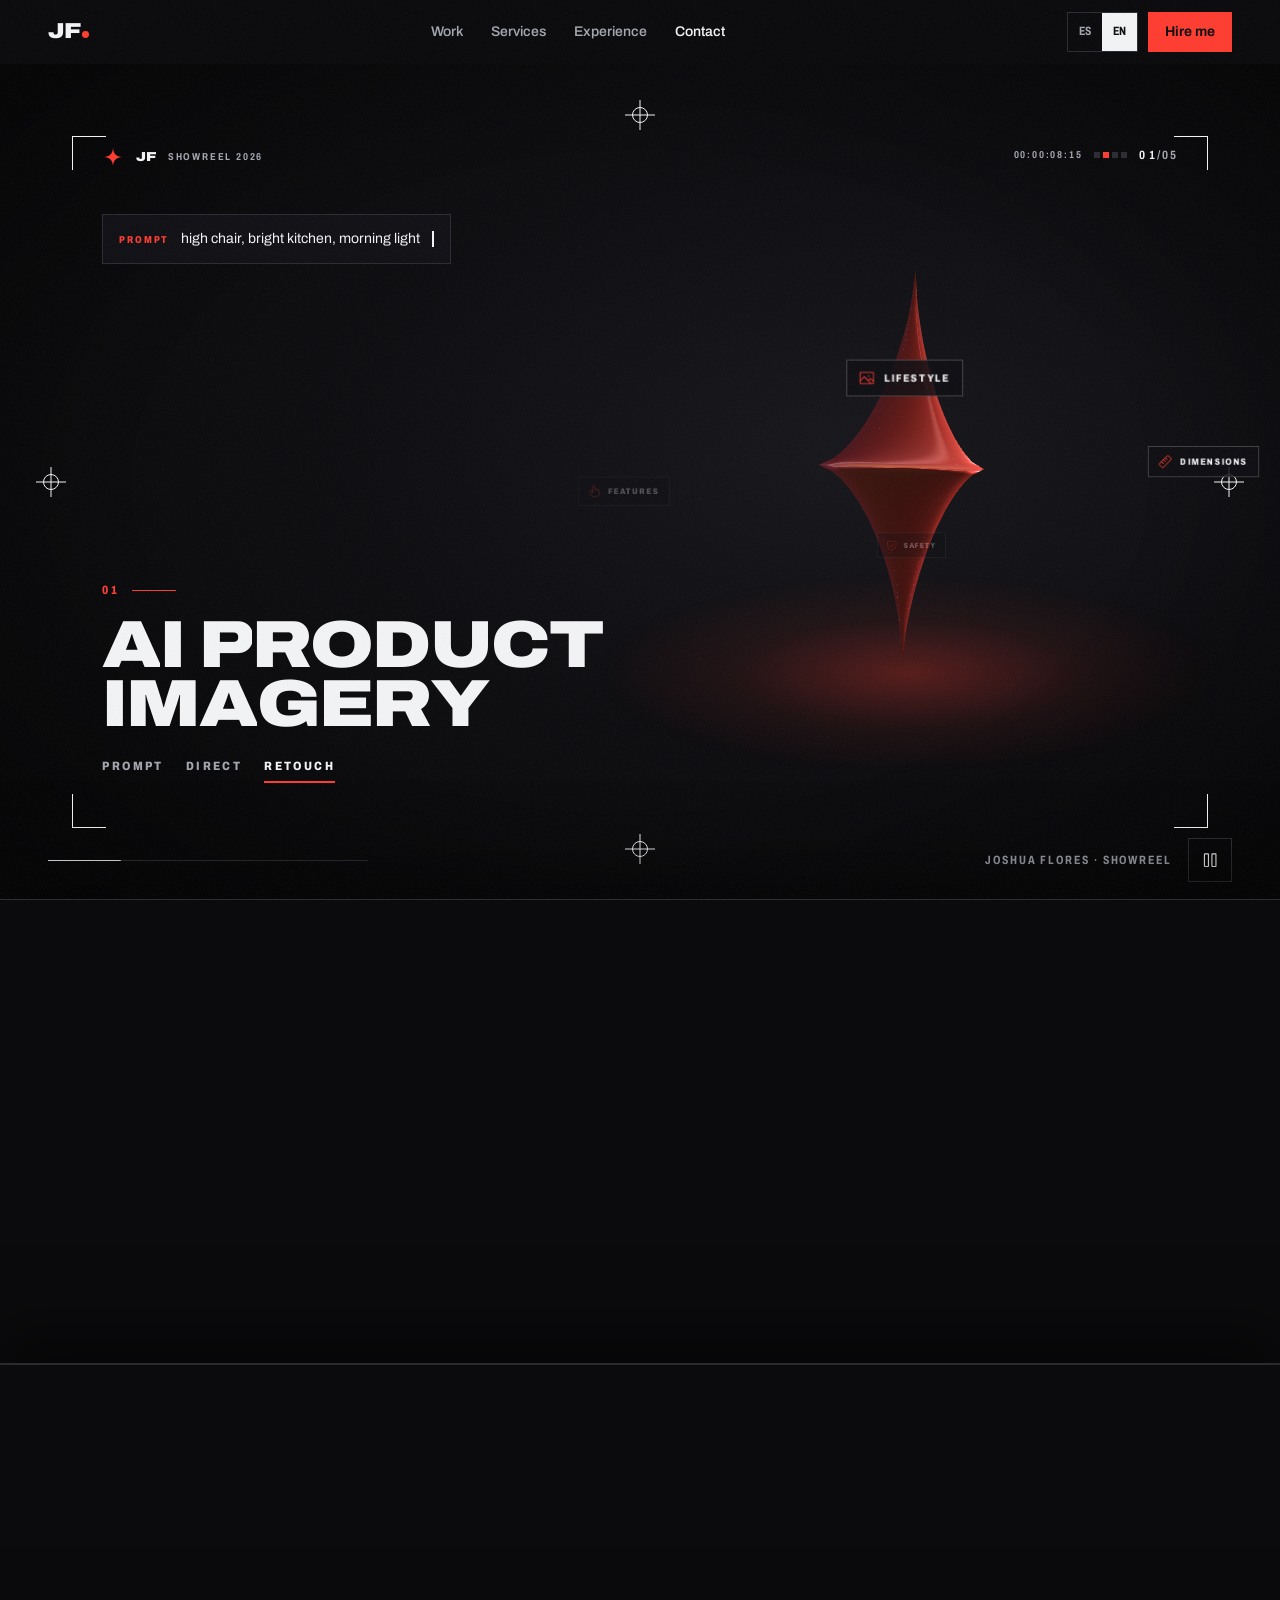
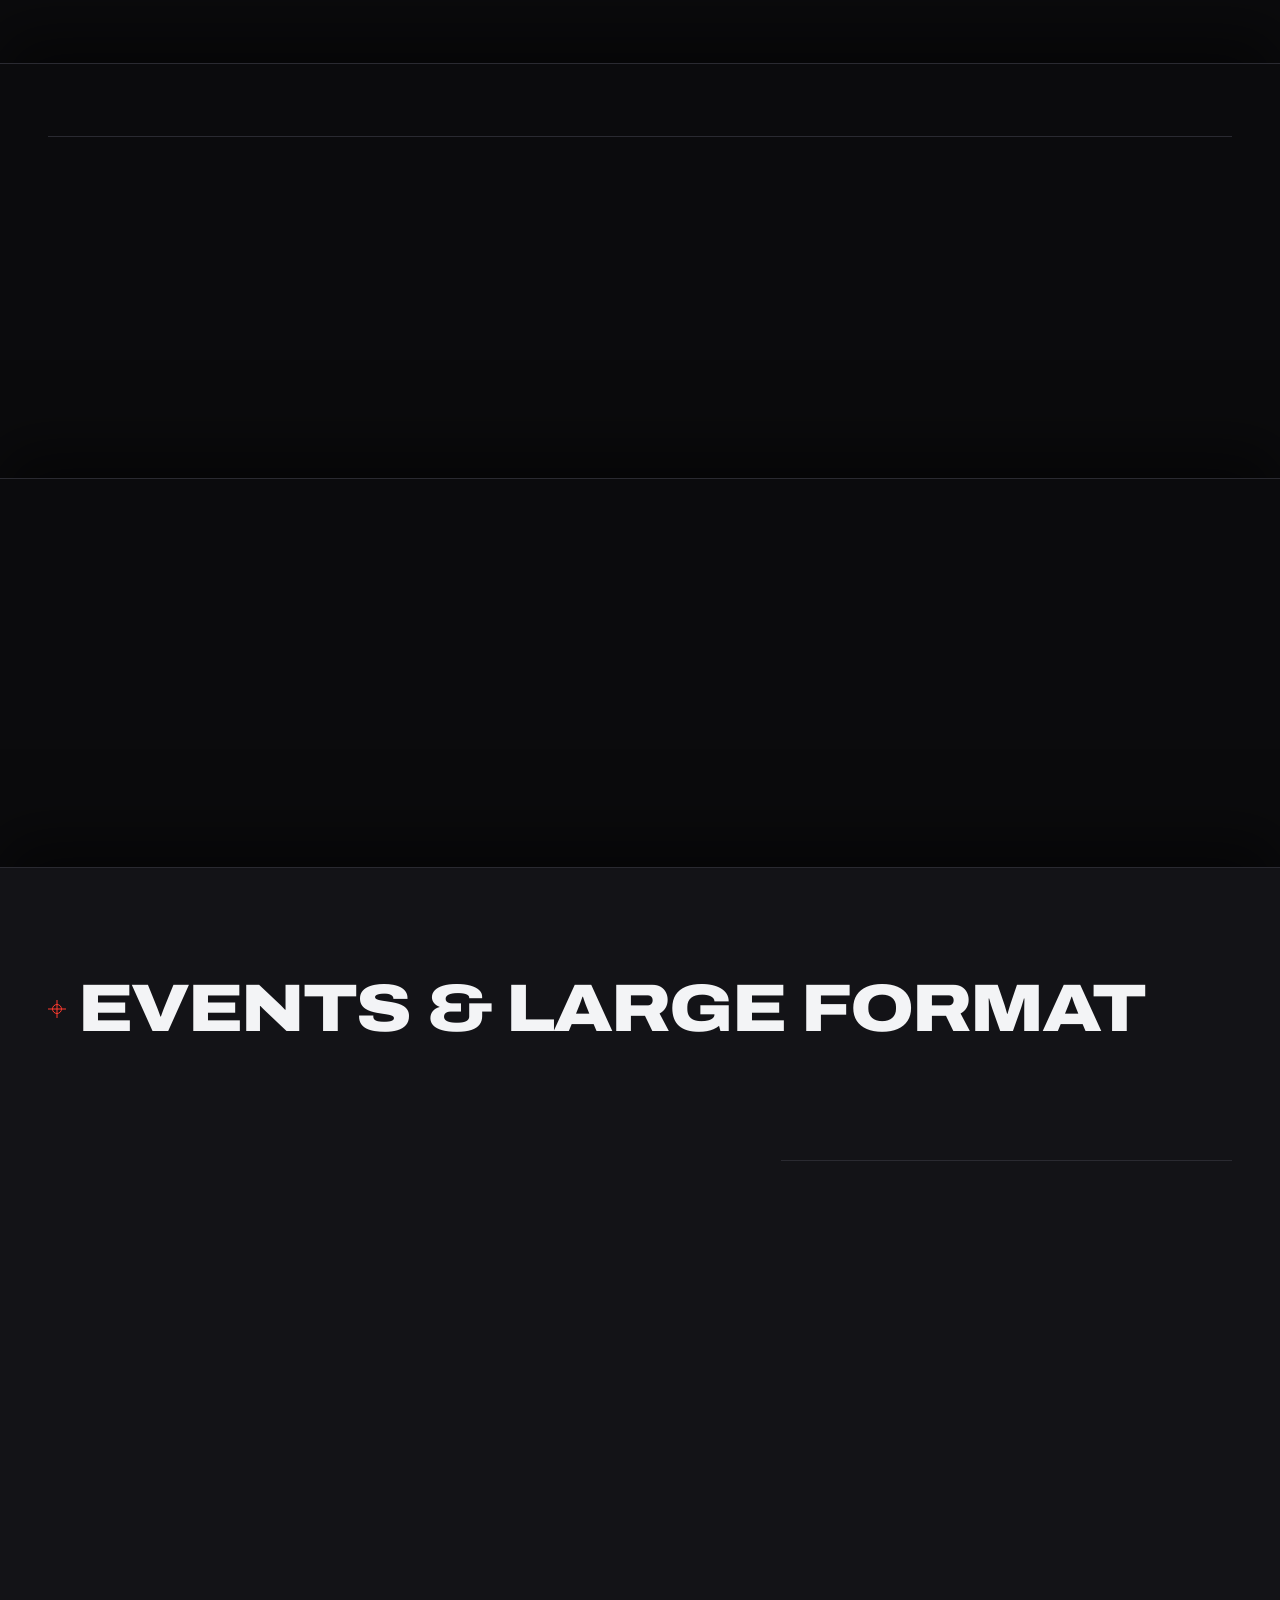
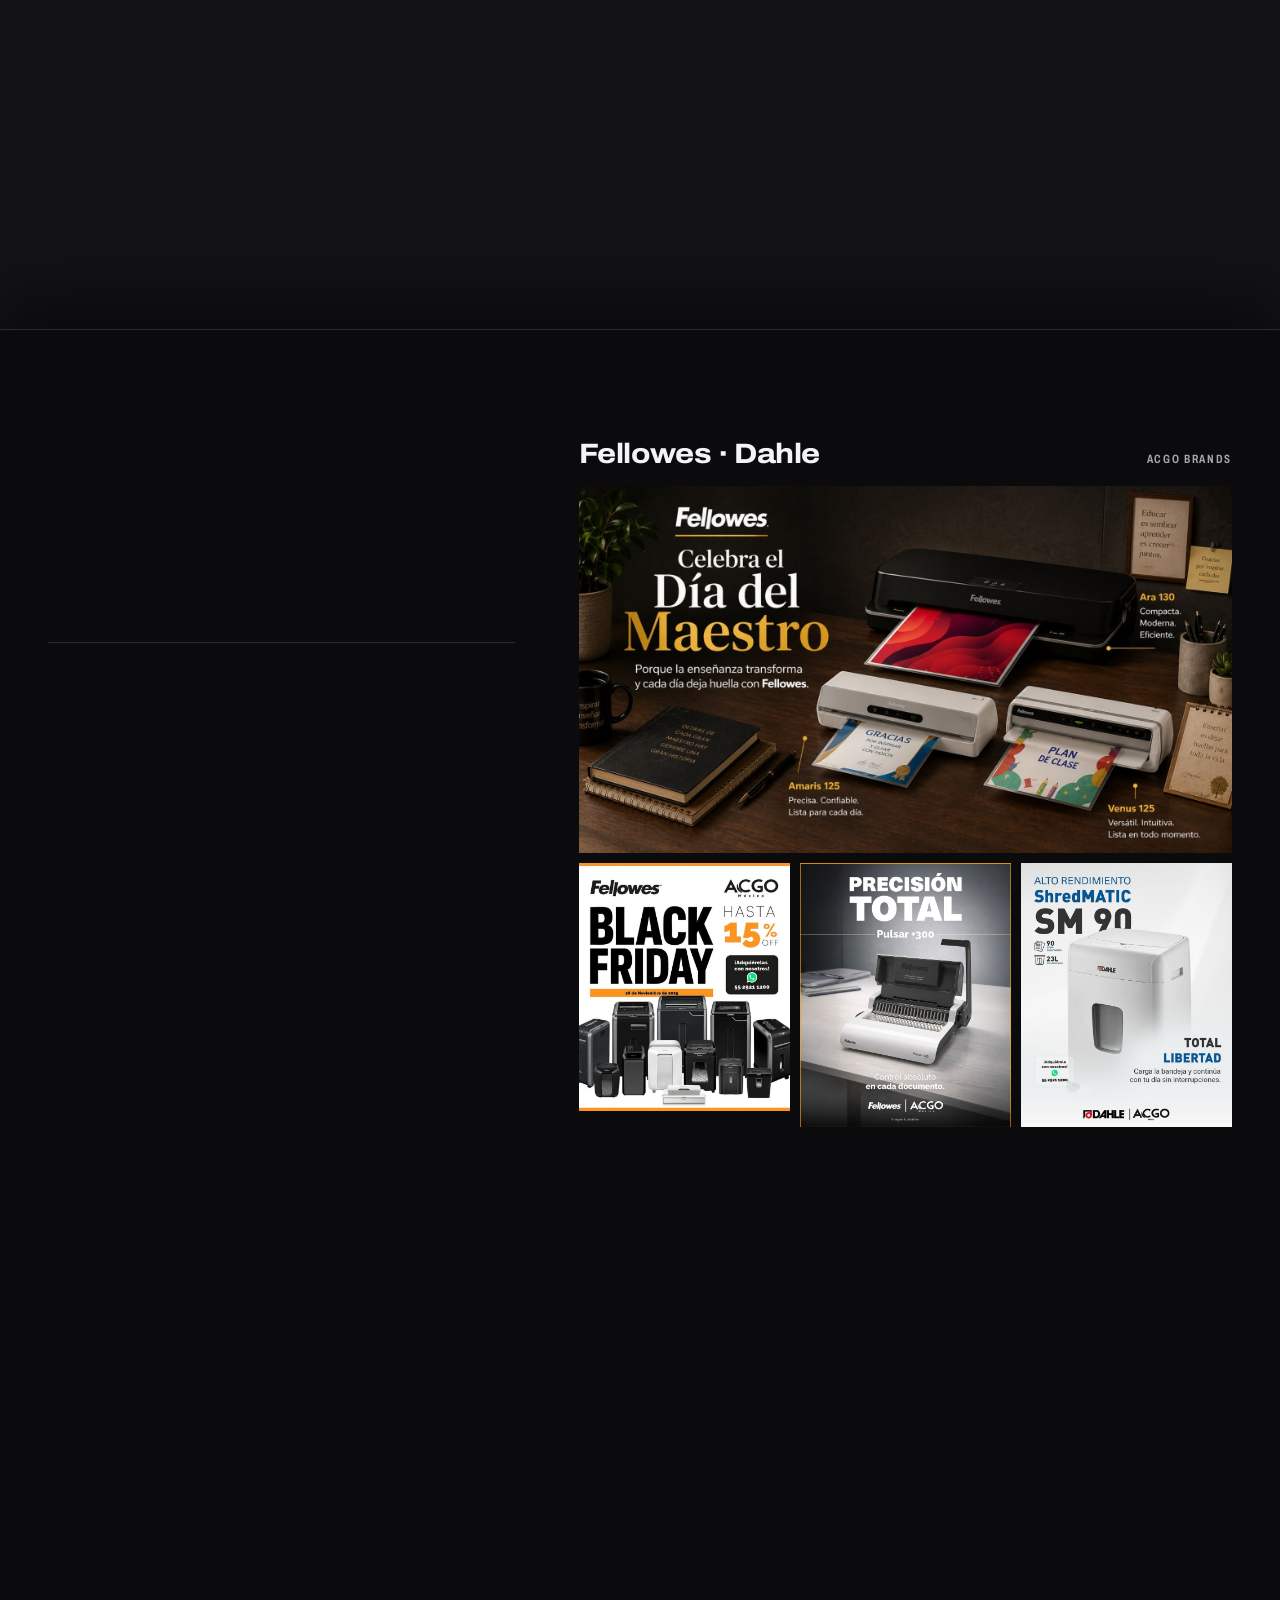
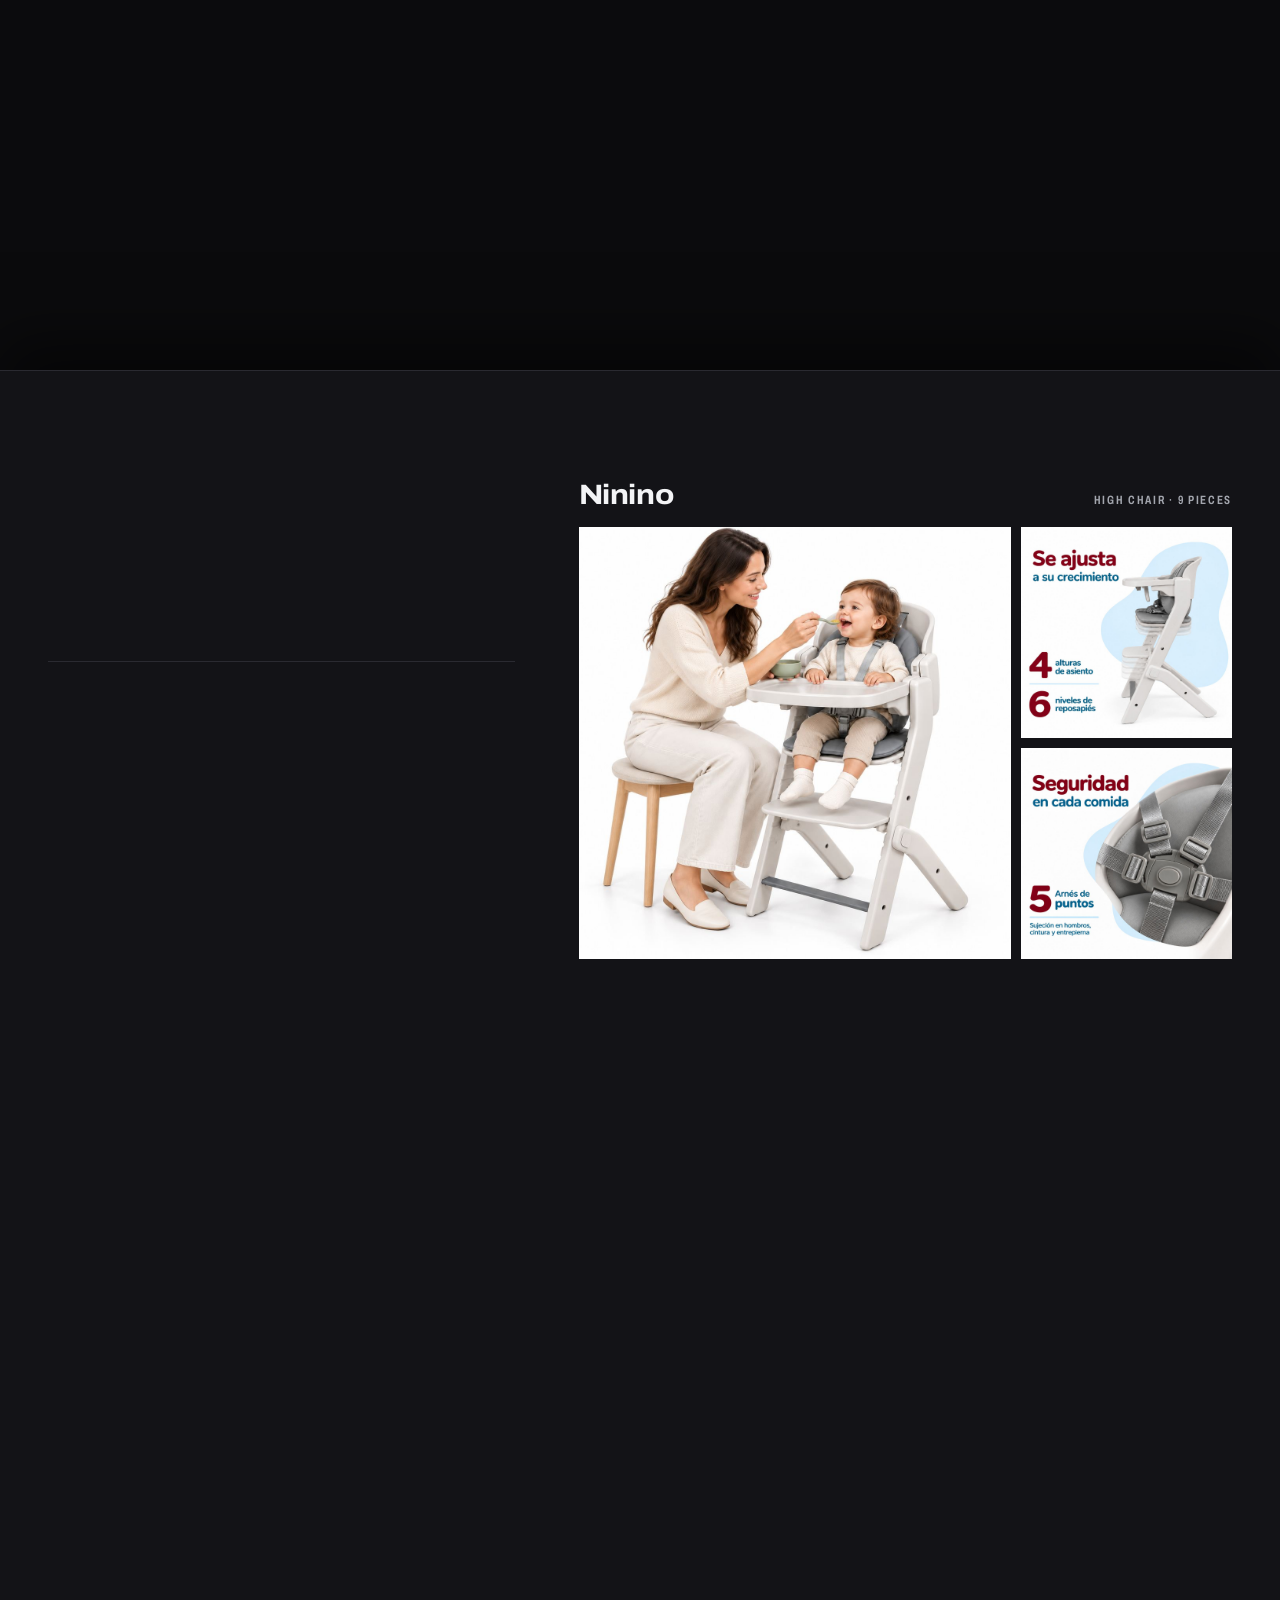
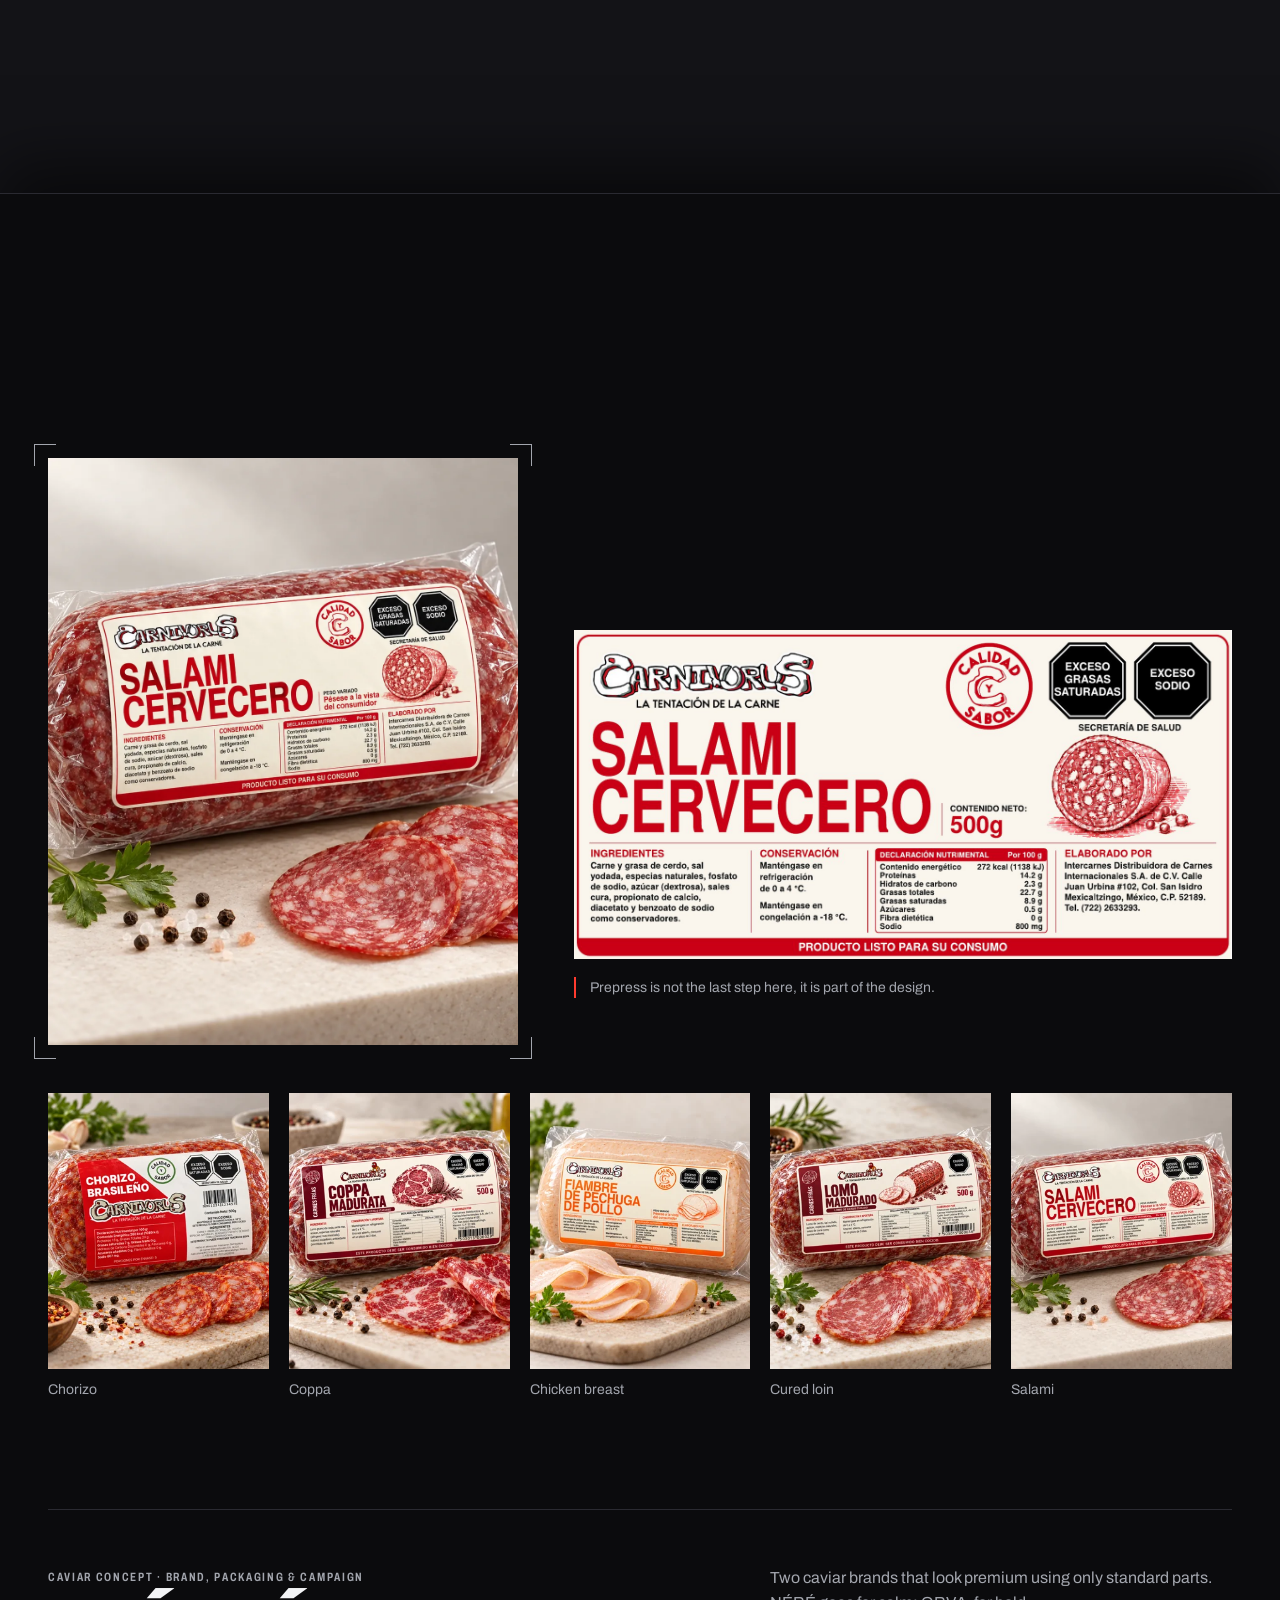
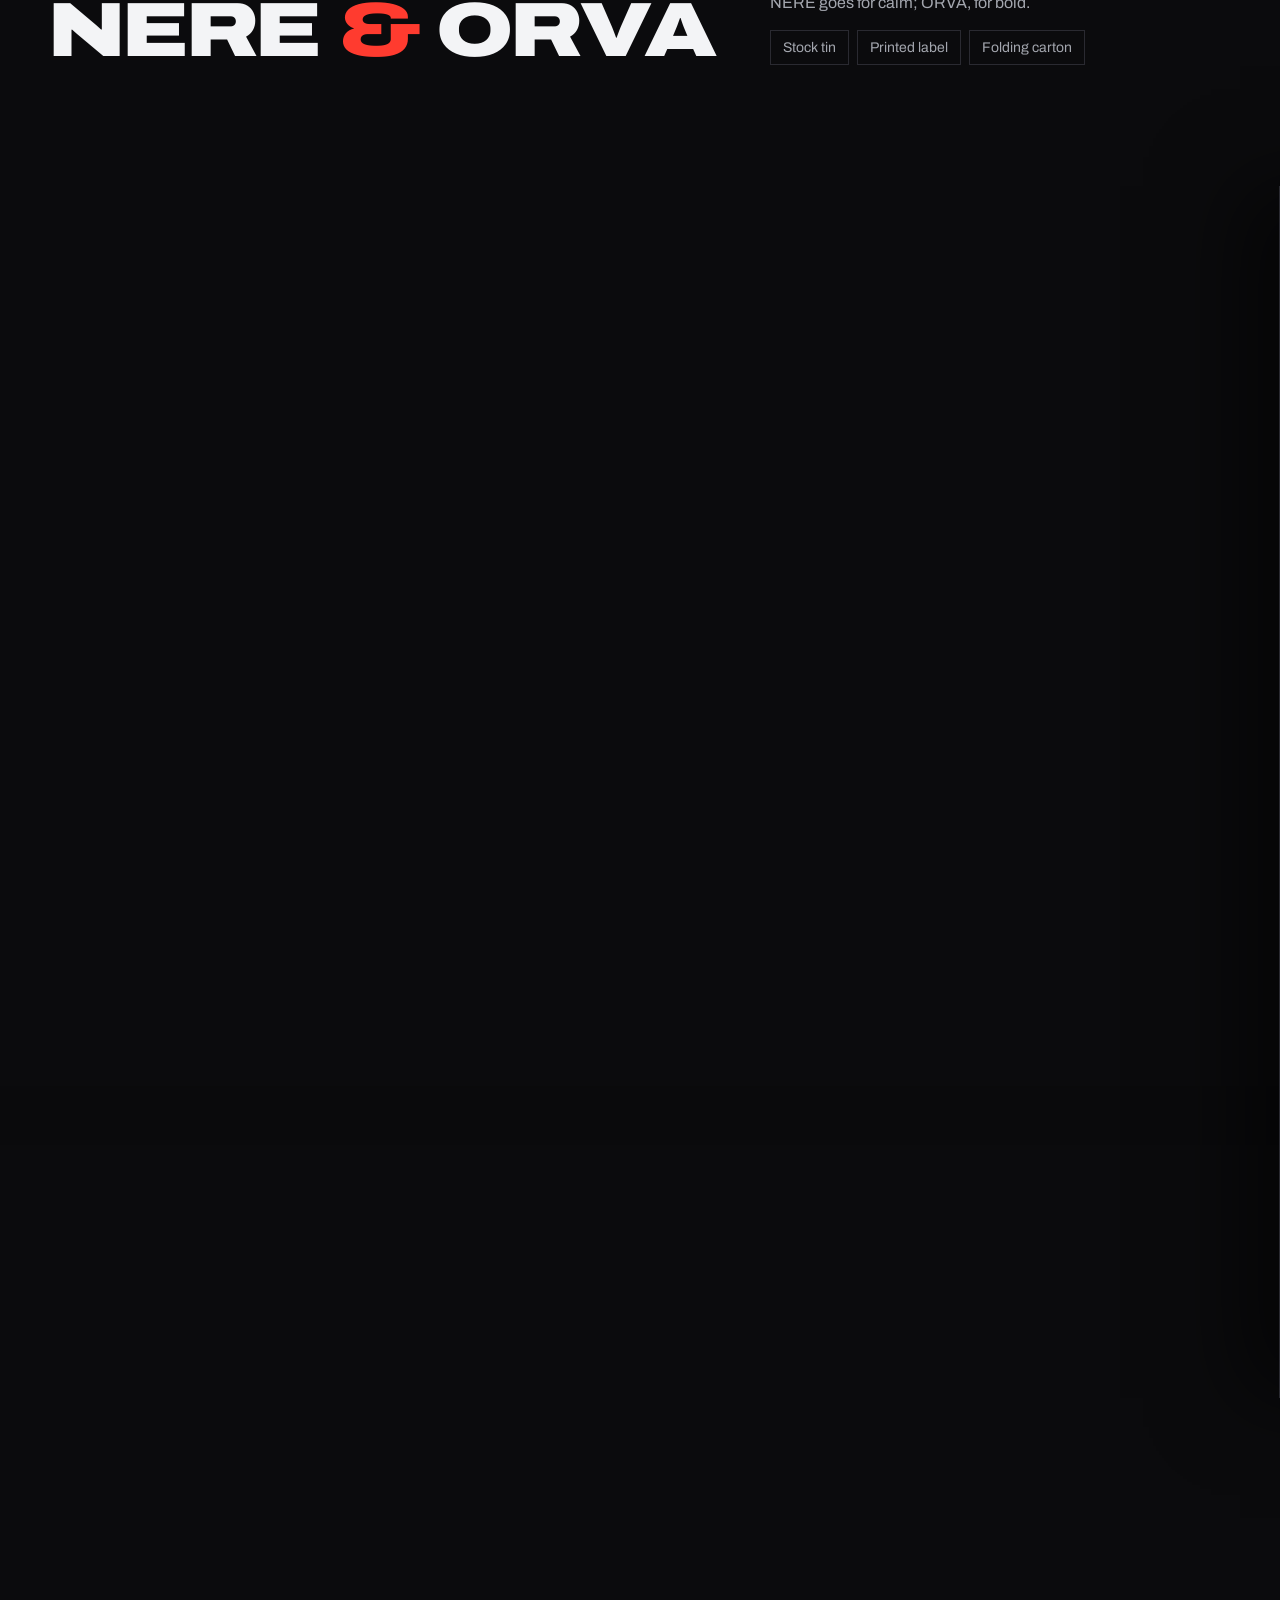
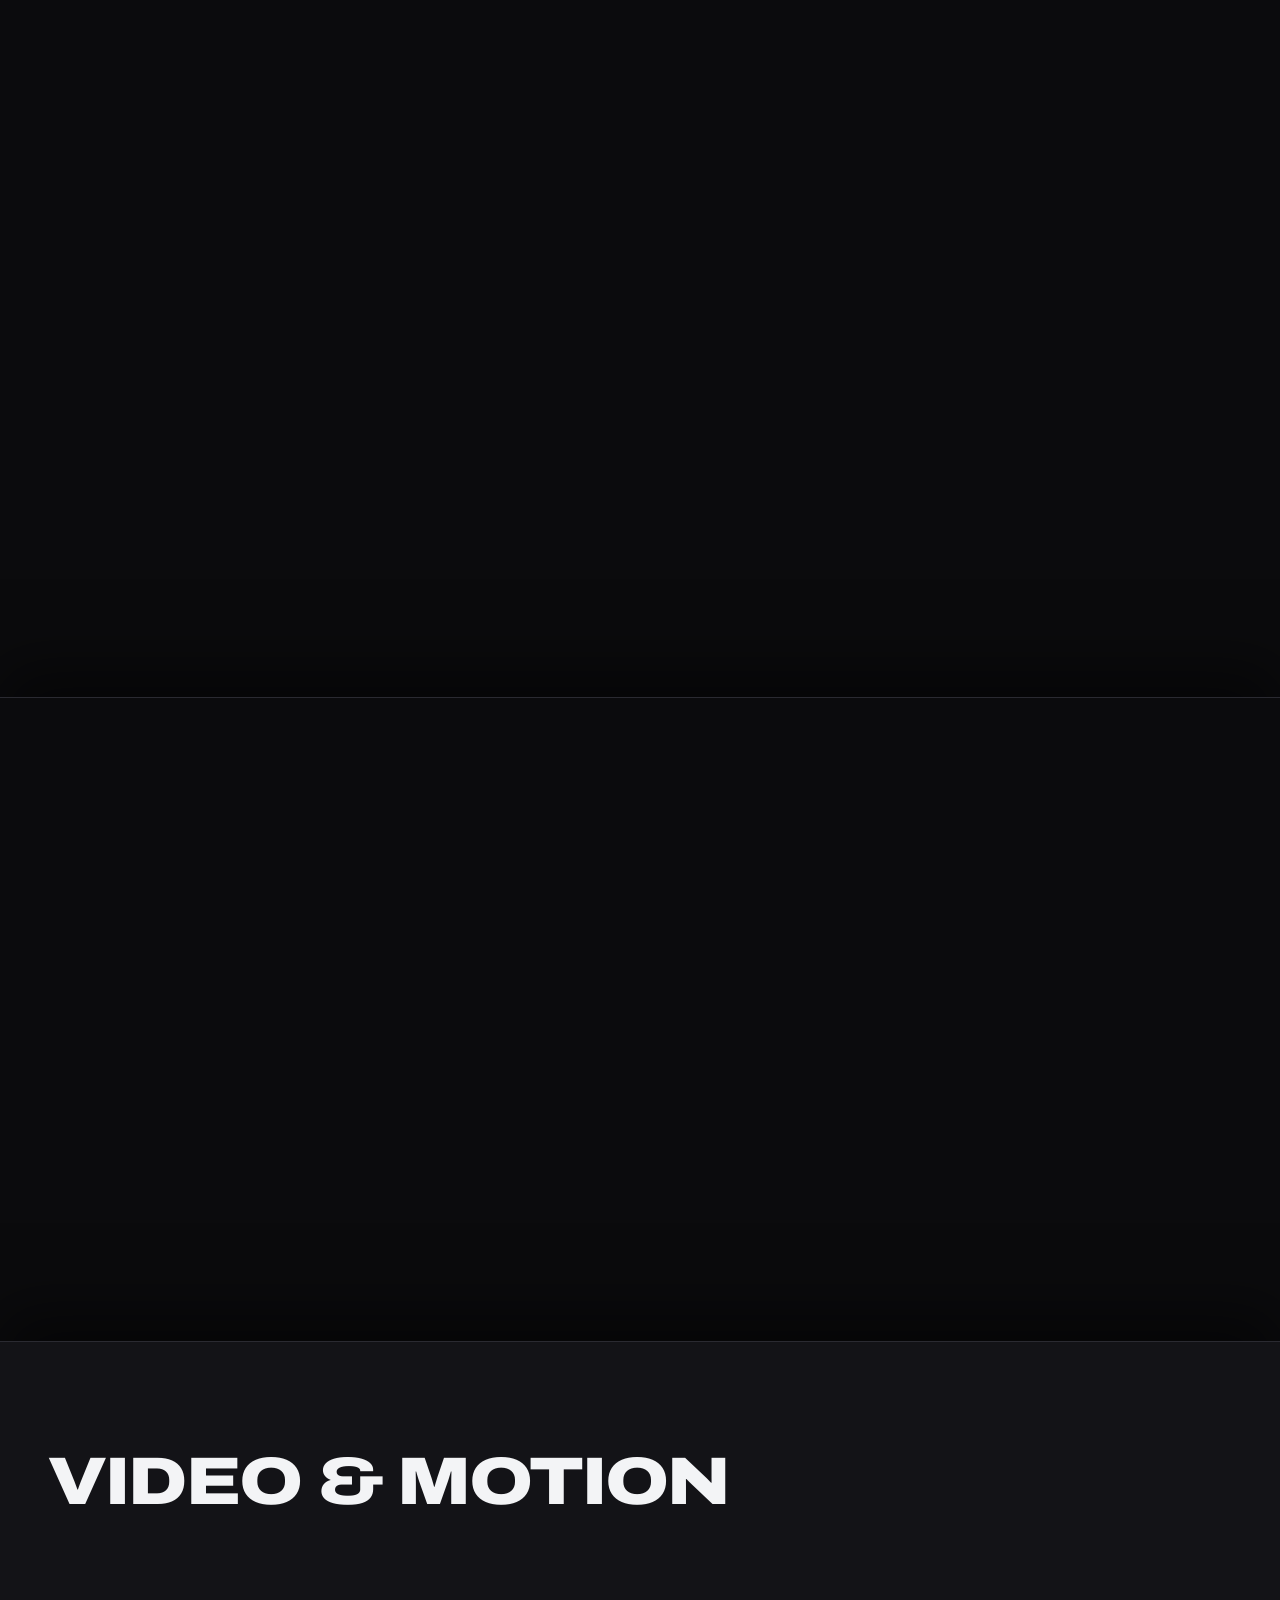
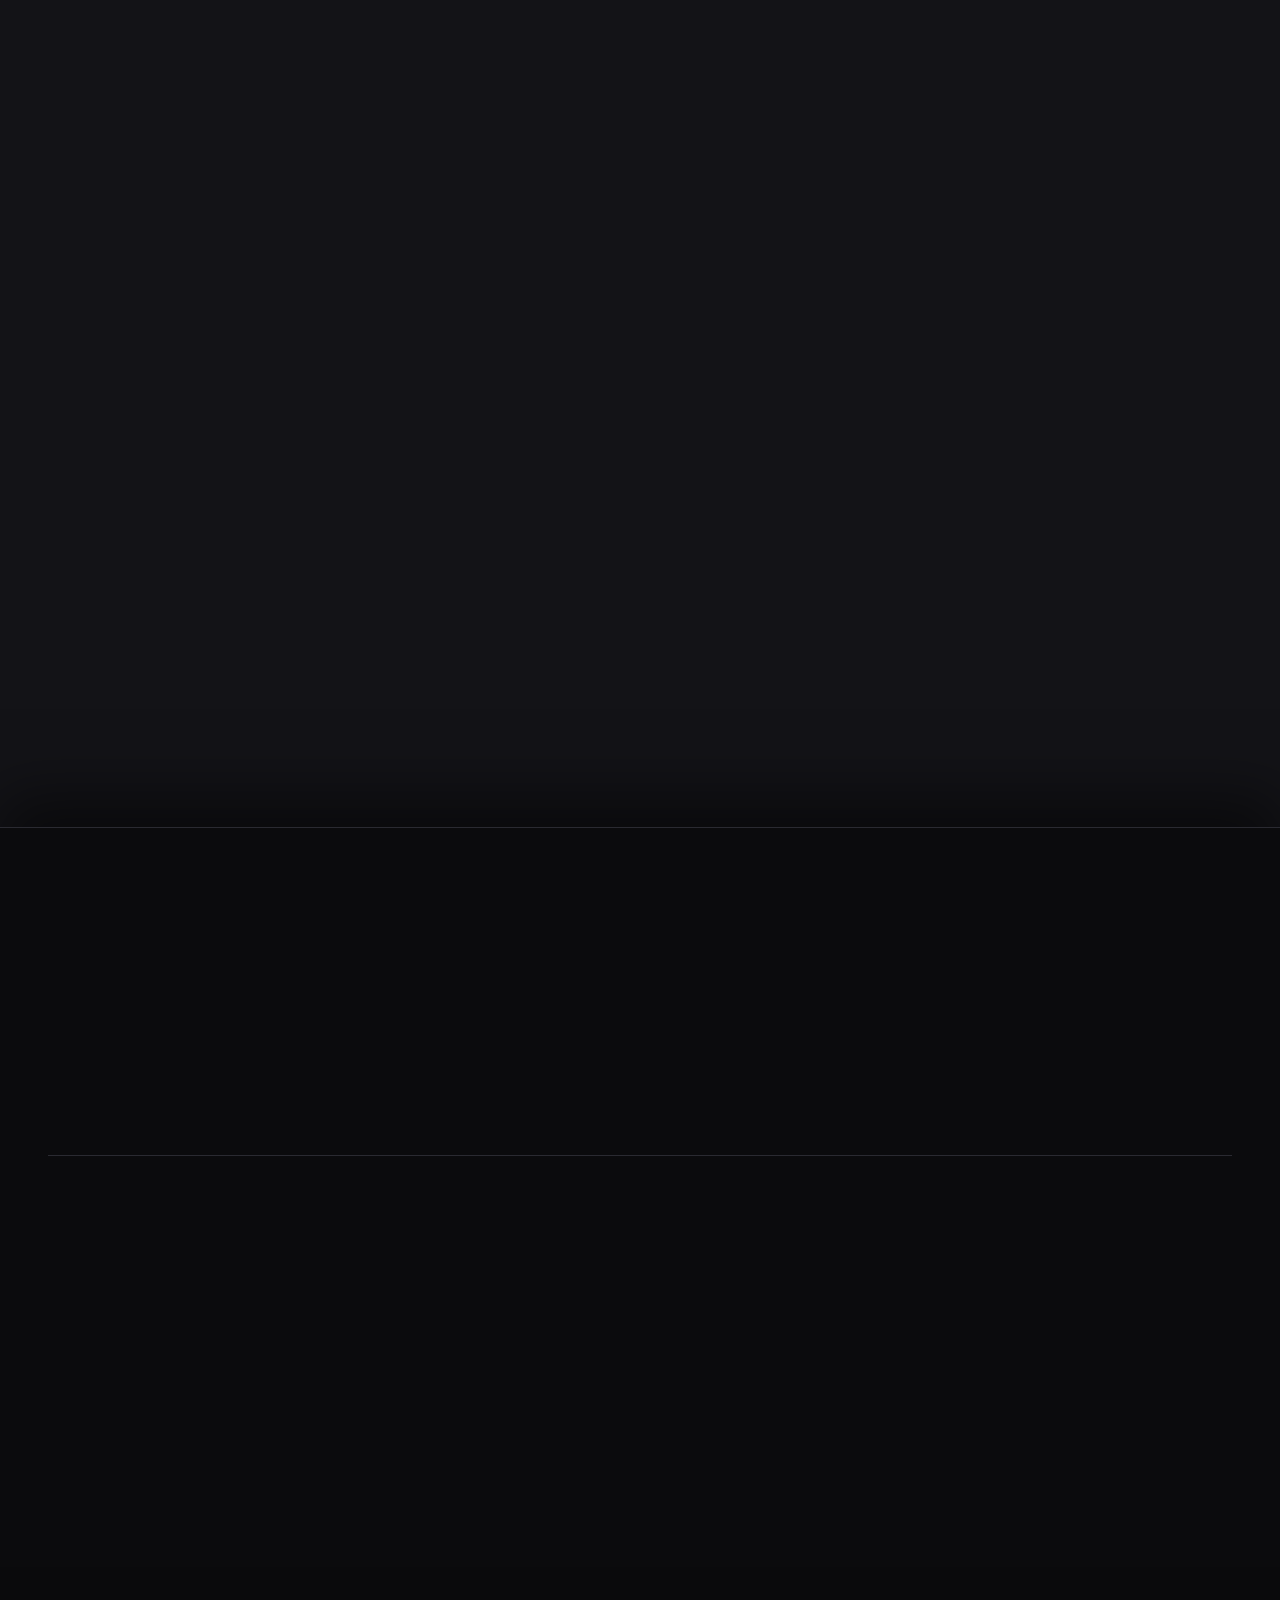
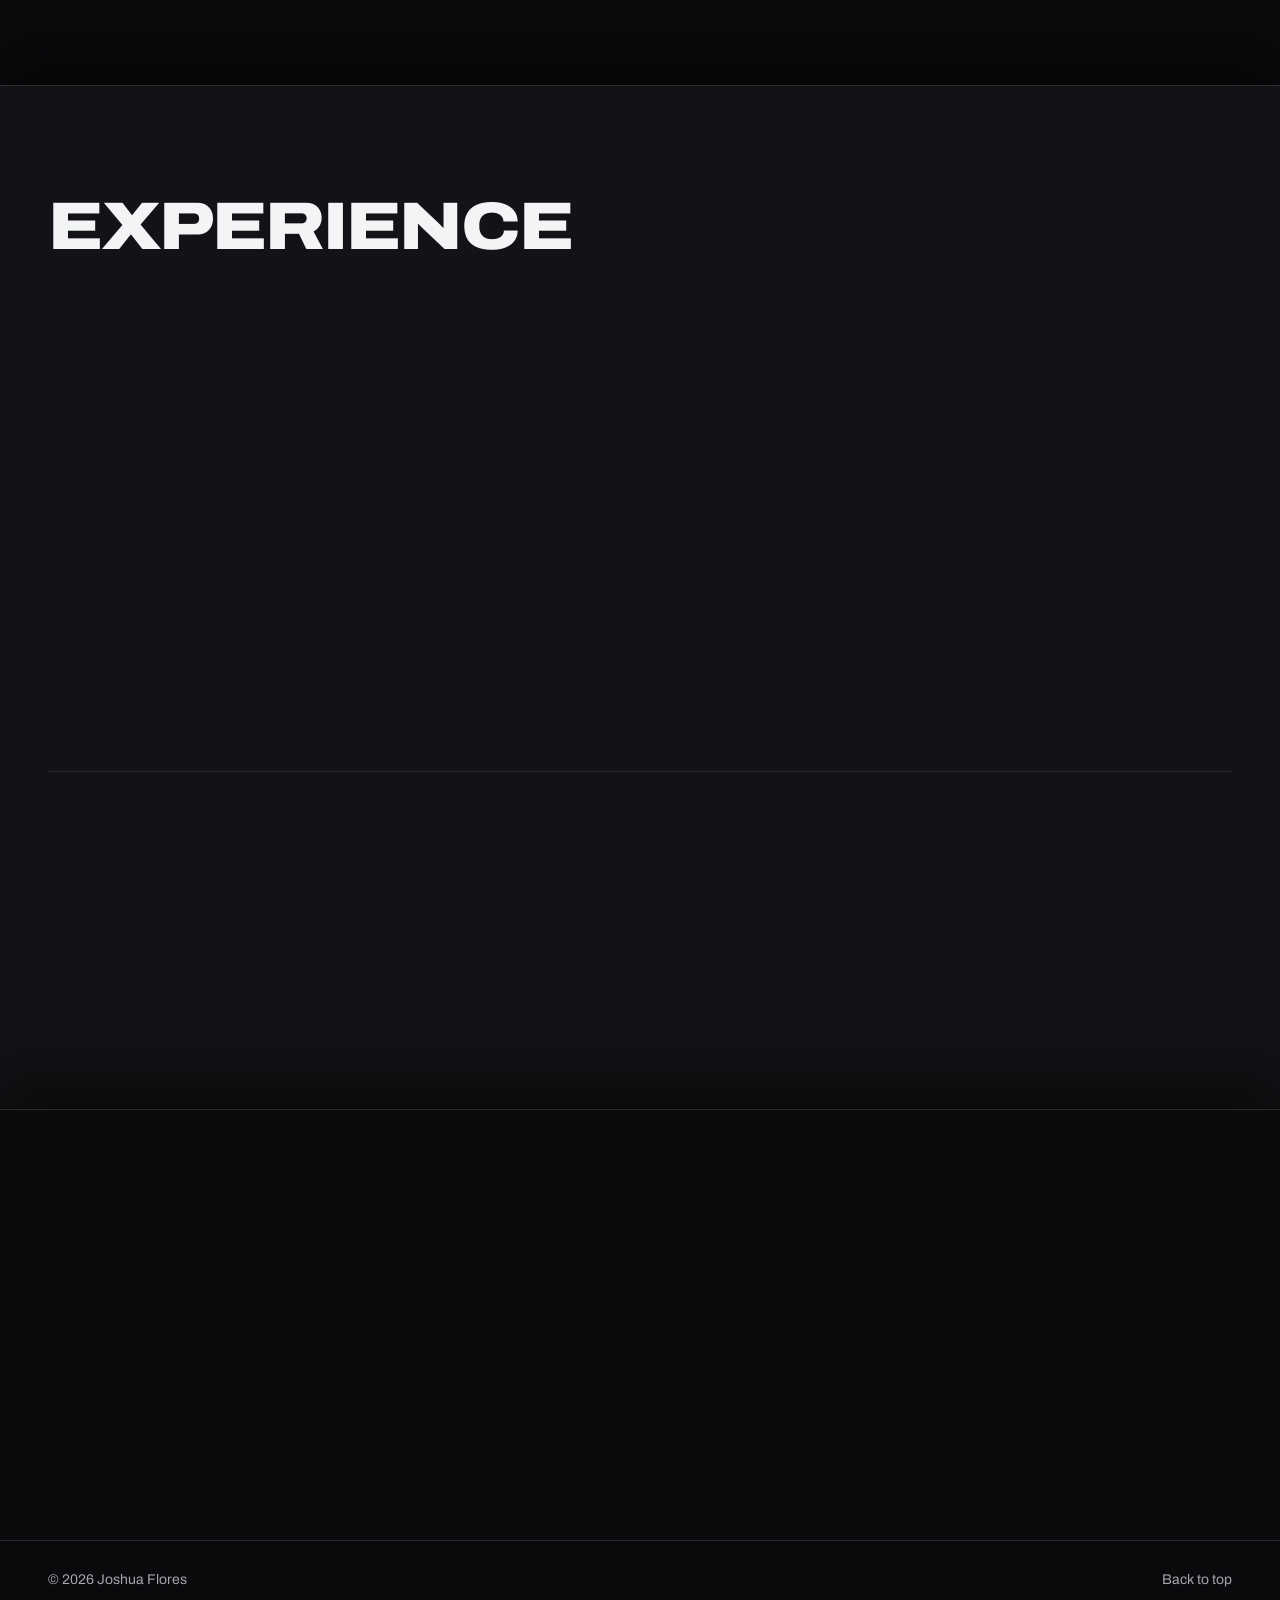
==== commit 76366509: "Portada con fichas apiladas al hacer scroll - Cada sección se queda fija y la siguiente sube encima " ====
--- a/index.html
+++ b/index.html
@@ -276,11 +276,13 @@
 </section>
 
 <!-- ============ TRABAJO ============ -->
-<section id="trabajo" aria-labelledby="workTitle">
+<section id="trabajo" class="work-intro" aria-labelledby="workTitle">
   <div class="wrap band" style="padding-bottom: clamp(40px, 6vw, 72px)">
     <h2 class="h2" id="workTitle" data-reveal data-en="From the product page<br>to the stadium.">Del catálogo<br>al estadio.</h2>
     <p class="lead" style="margin-top: 20px" data-reveal data-en="Six fronts, selected work 2022 to 2026. Tap any piece to see it full size.">Seis frentes, selección 2022 a 2026. Toca cualquier pieza para verla completa.</p>
   </div>
+
+</section>
 
   <!-- 1 · Eventos -->
   <article class="band band--alt" id="eventos" aria-labelledby="evTitle" style="padding-bottom: clamp(48px, 7vw, 96px)">
@@ -616,7 +618,6 @@
       </div>
     </div>
   </article>
-</section>
 
 <!-- ============ VIDEO ============ -->
 <section class="band band--alt" id="video" aria-labelledby="vidTitle">
--- a/css/styles.css
+++ b/css/styles.css
@@ -62,7 +62,7 @@
   font-weight: 400;
   -webkit-font-smoothing: antialiased;
   text-rendering: optimizeLegibility;
-  overflow-x: hidden;
+  overflow-x: clip;
 }
 body.is-locked { overflow: hidden; }
 
@@ -783,3 +783,17 @@
   .cav__head { grid-template-columns: 6fr 5fr; gap: 56px; align-items: end; }
   .cav__duo { grid-template-columns: 1fr 1fr; gap: 20px; }
 }
+
+/* ---------- Fichas apiladas: cada sección se queda quieta y la siguiente la cubre ---------- */
+.stack-on main > .is-card { position: sticky; z-index: var(--zi, 1); }
+.stack-on main > .is-card:not(.band--alt):not(.trailer) { background: var(--bg); }
+.stack-on main > .is-card + .is-card { box-shadow: 0 -1px 0 var(--line), 0 -30px 60px rgba(0, 0, 0, .5); }
+.stack-on #web.is-card { box-shadow: -1px 0 0 var(--line), -40px 0 80px rgba(0, 0, 0, .55); }
+.card-shade { position: absolute; left: 0; right: 0; bottom: 0; height: min(100%, 100vh); background: #040405; opacity: 0; pointer-events: none; z-index: 60; will-change: opacity; }
+.stack-on .trailer .showreel { transform-origin: 50% 40%; }
+.stack-on #web.is-card { min-height: 100vh; display: flex; flex-direction: column; justify-content: center; }
+@media (max-width: 899px) {
+  .stack-on main > .is-card + .is-card { box-shadow: 0 -1px 0 var(--line), 0 -14px 28px rgba(0, 0, 0, .45); }
+  .stack-on #web.is-card { box-shadow: -1px 0 0 var(--line), -18px 0 36px rgba(0, 0, 0, .5); }
+}
+.stack-on main > .is-card.is-covered { visibility: hidden; }
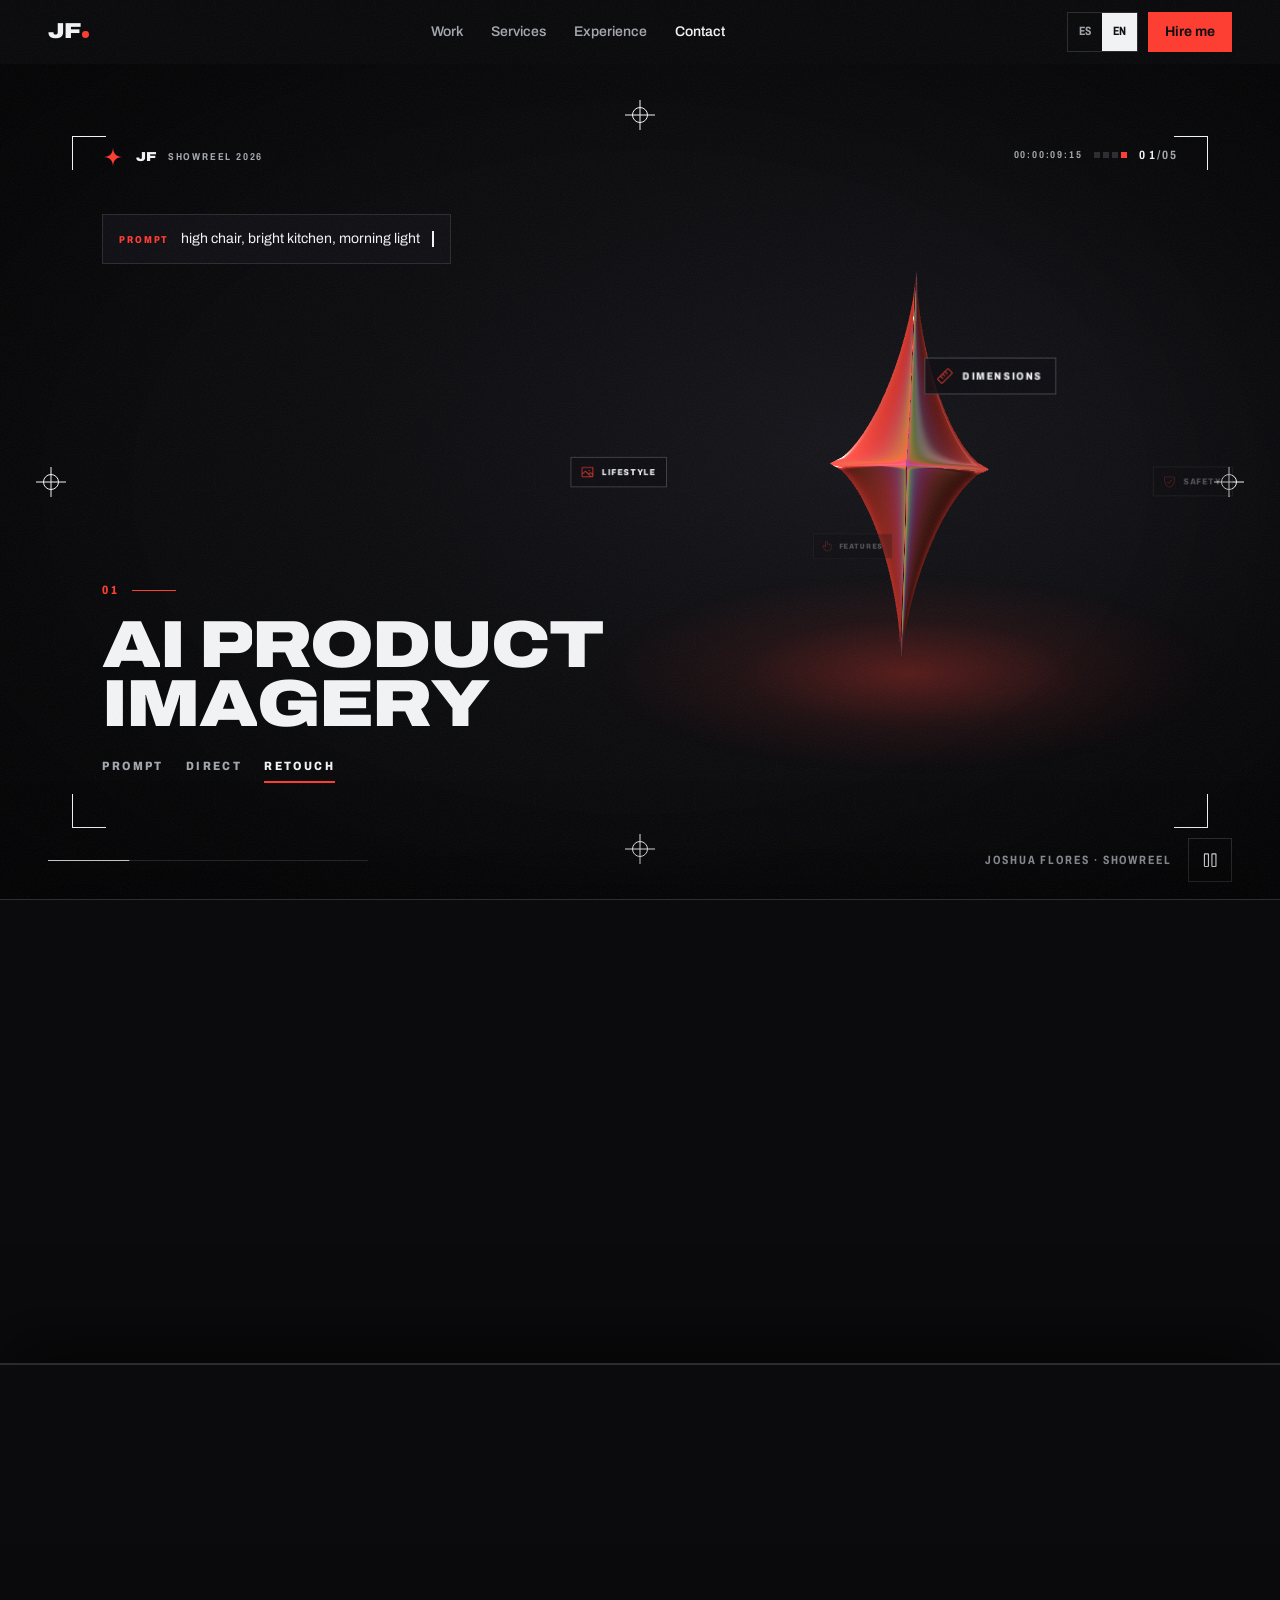
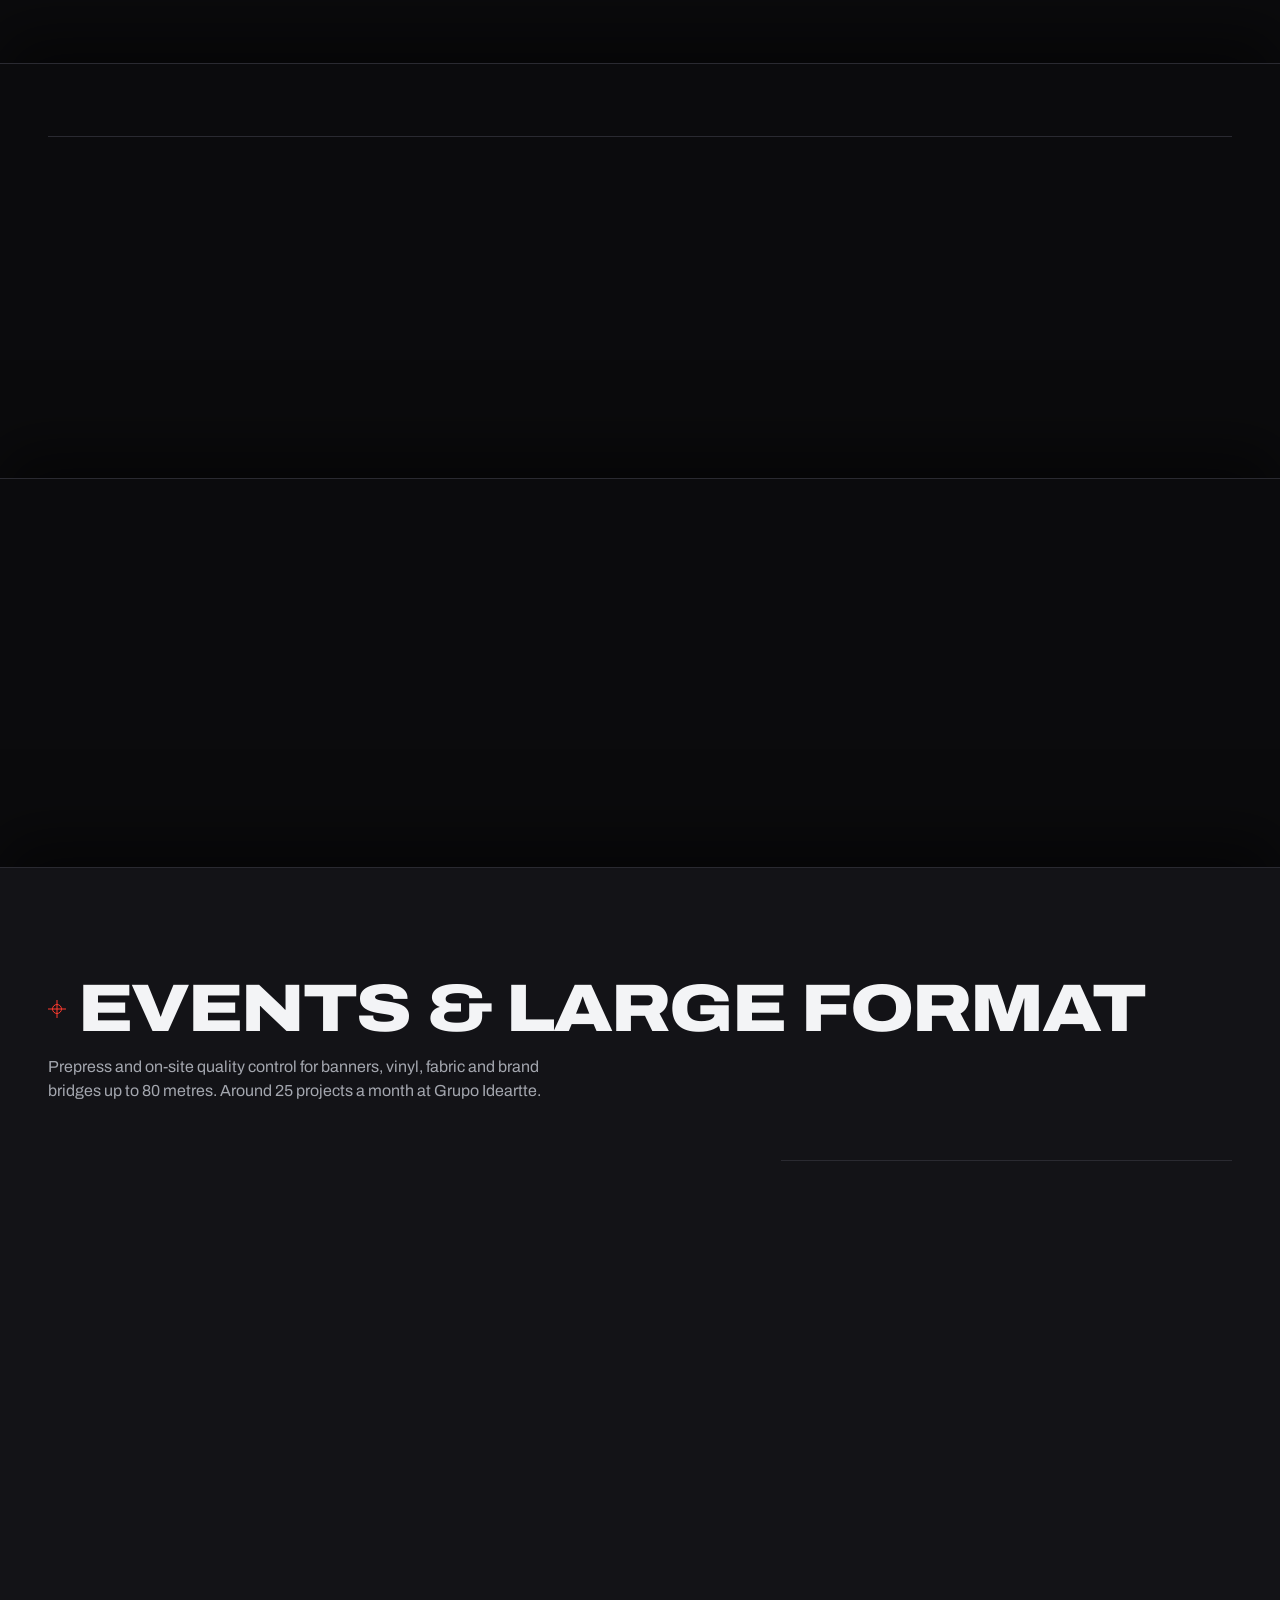
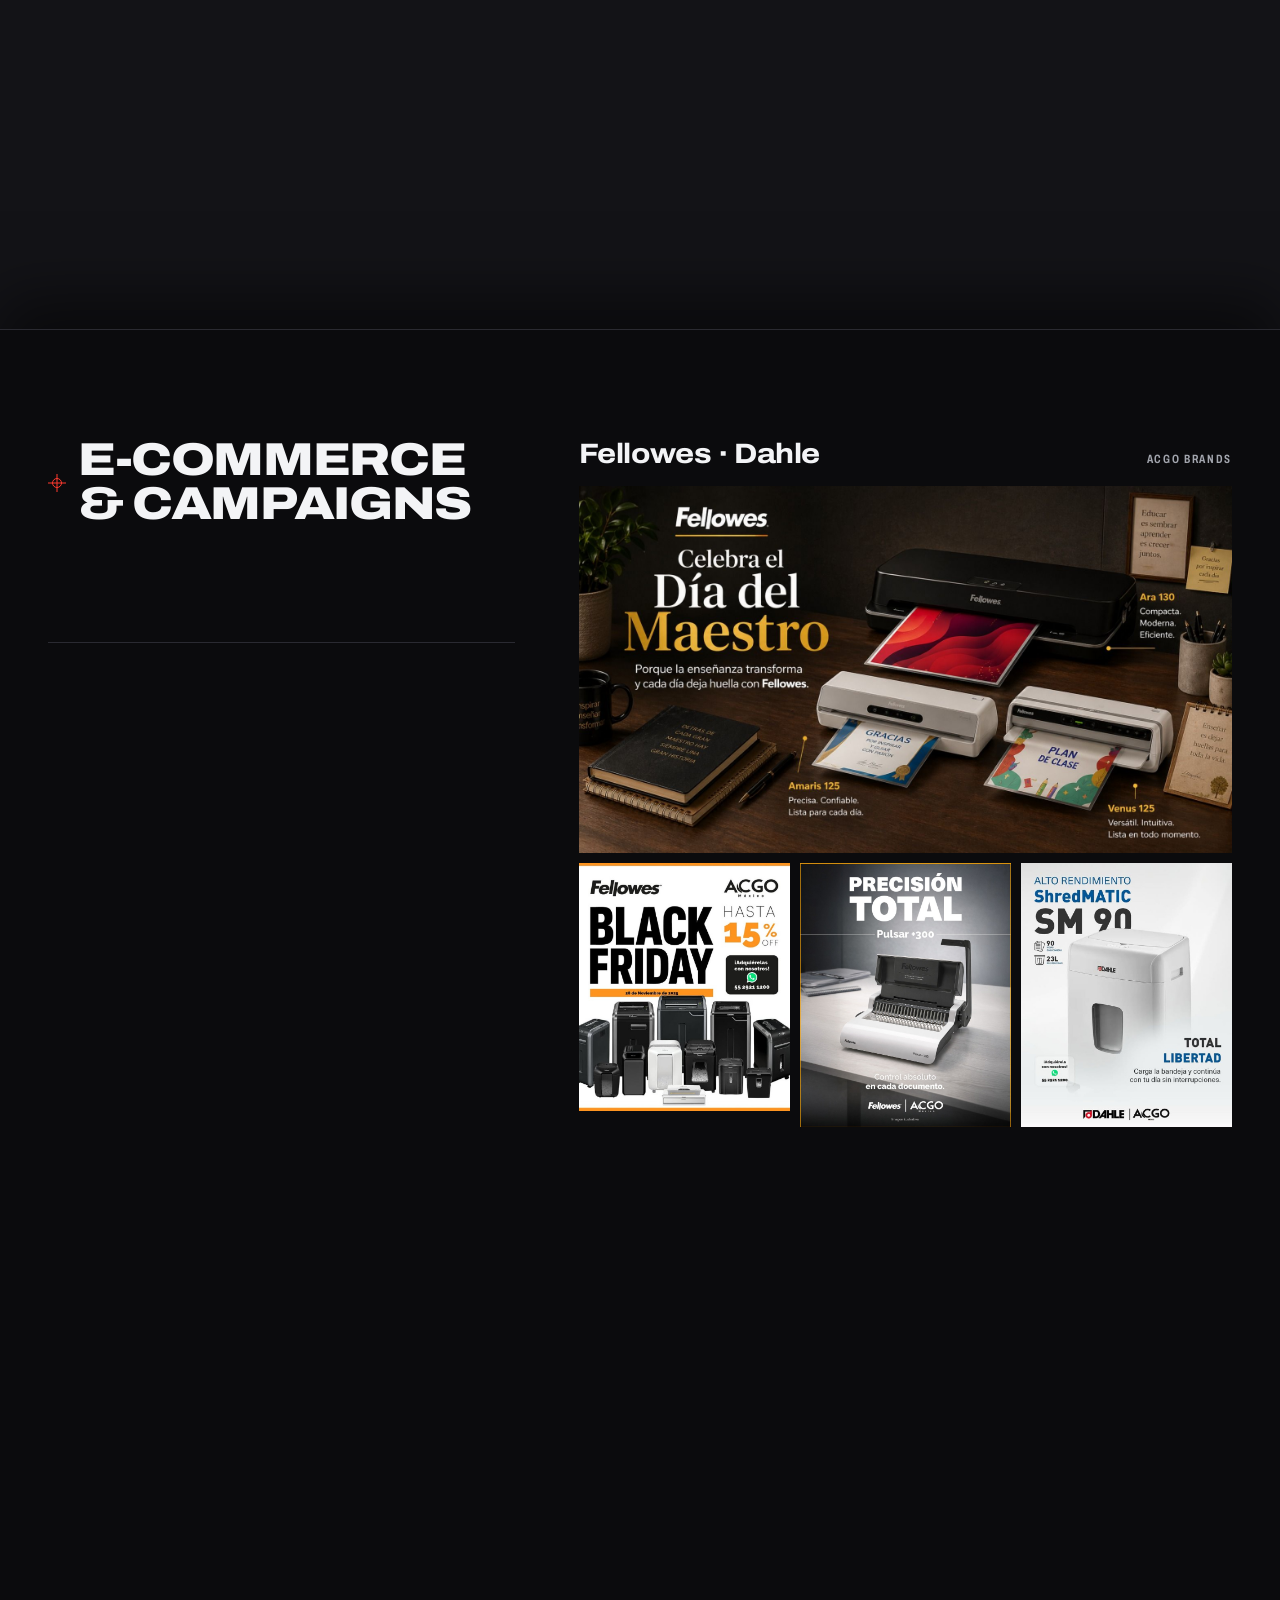
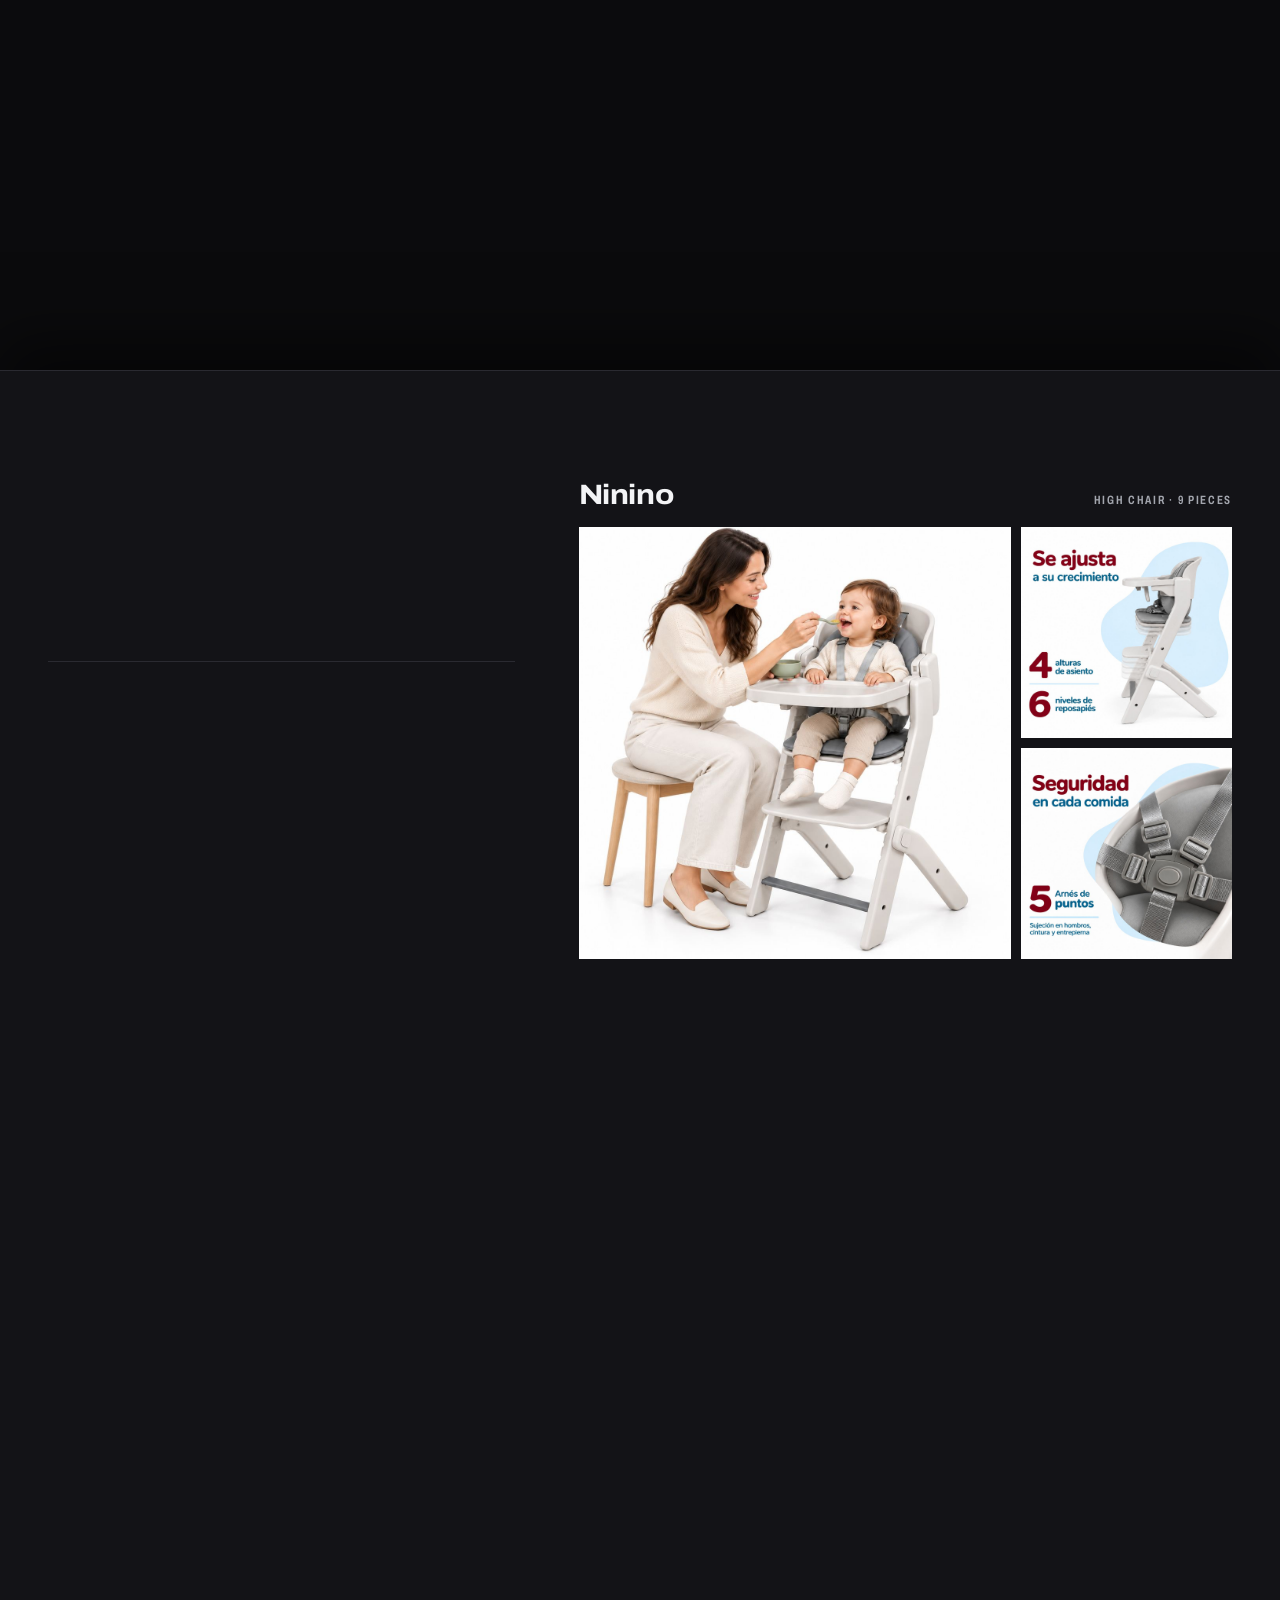
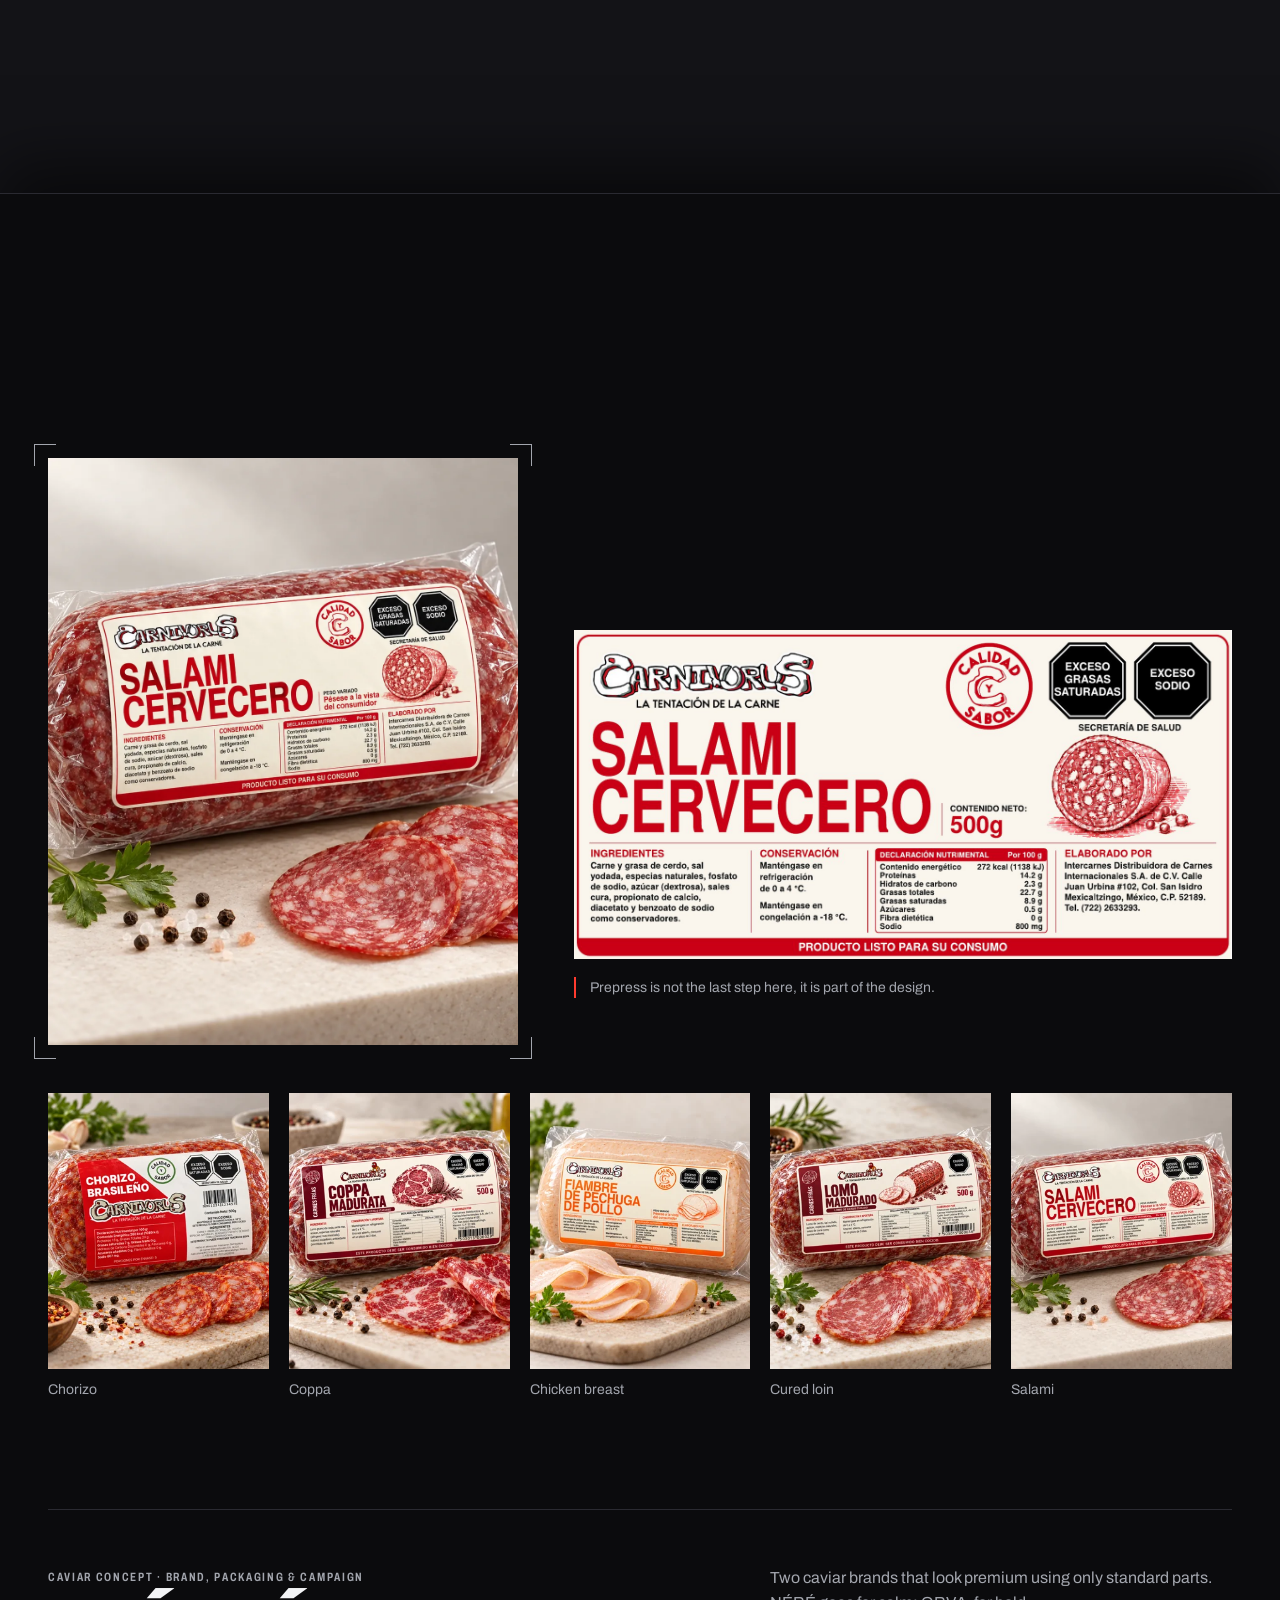
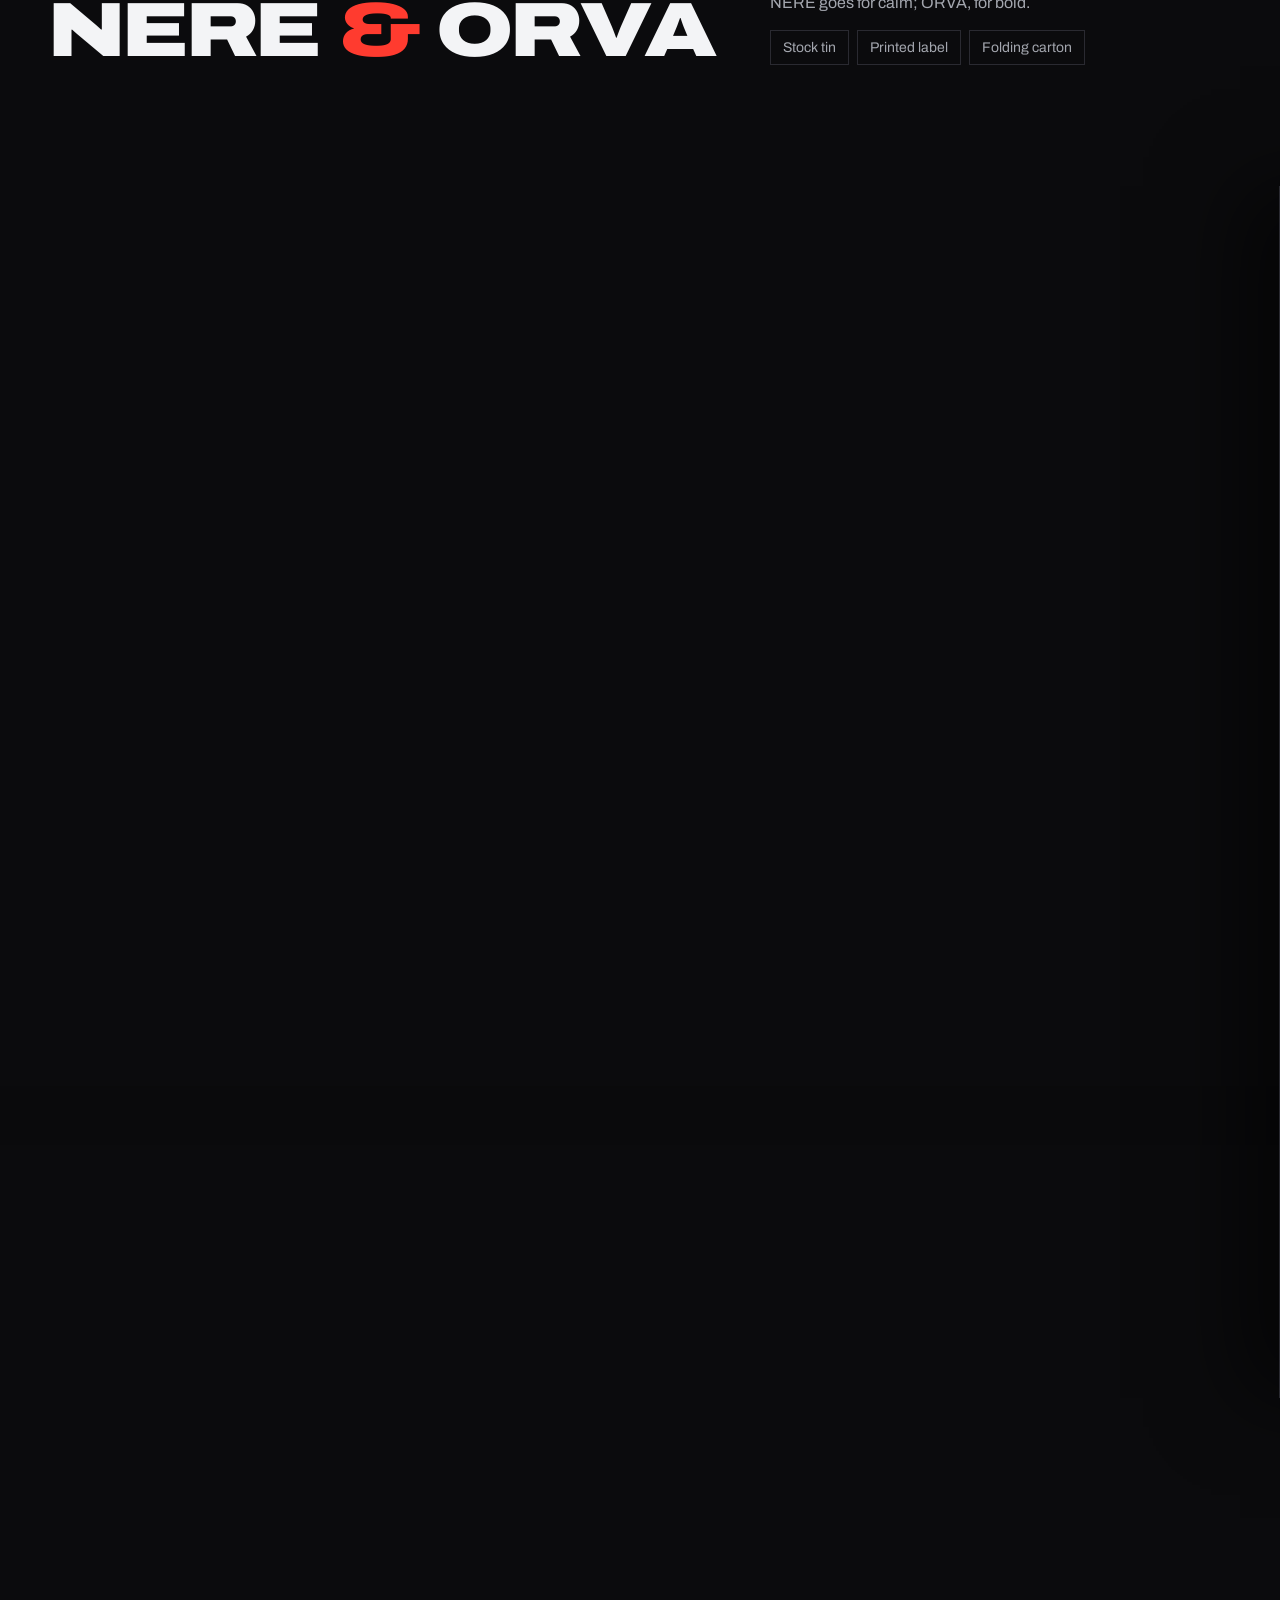
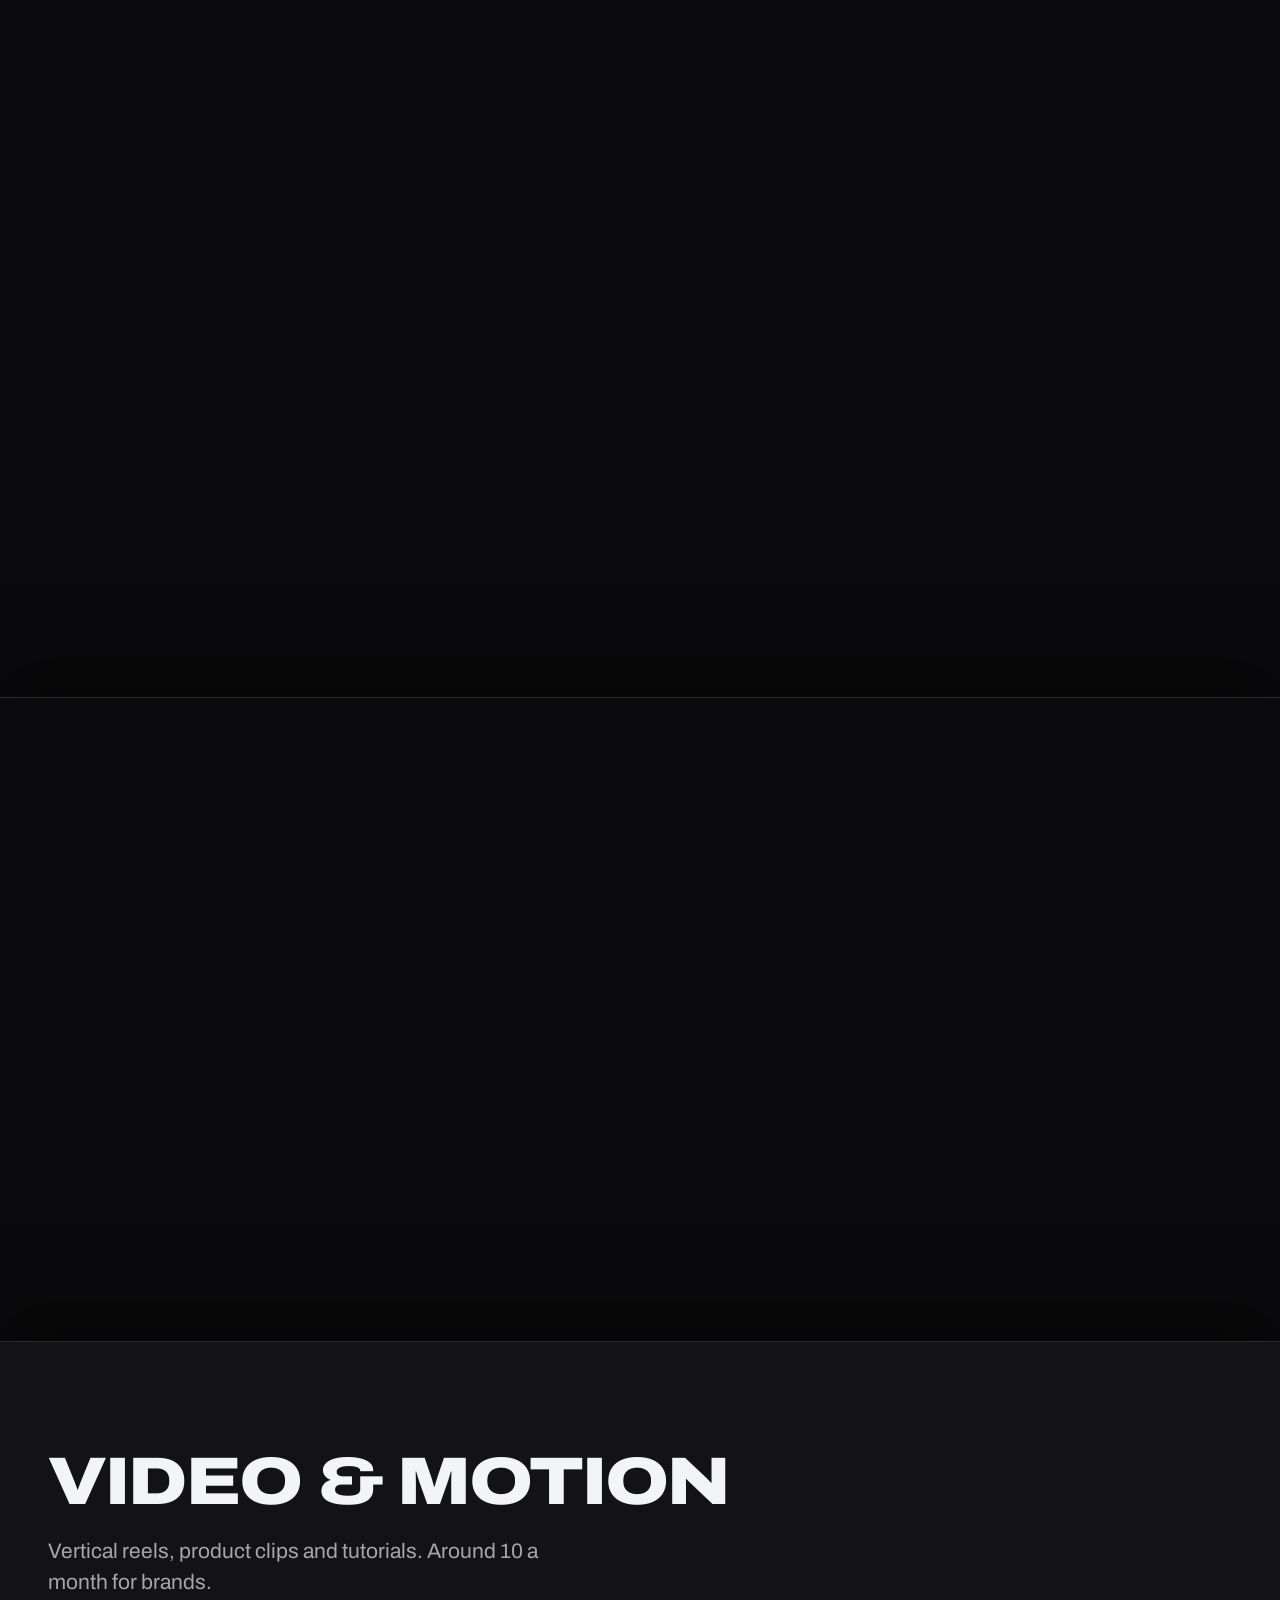
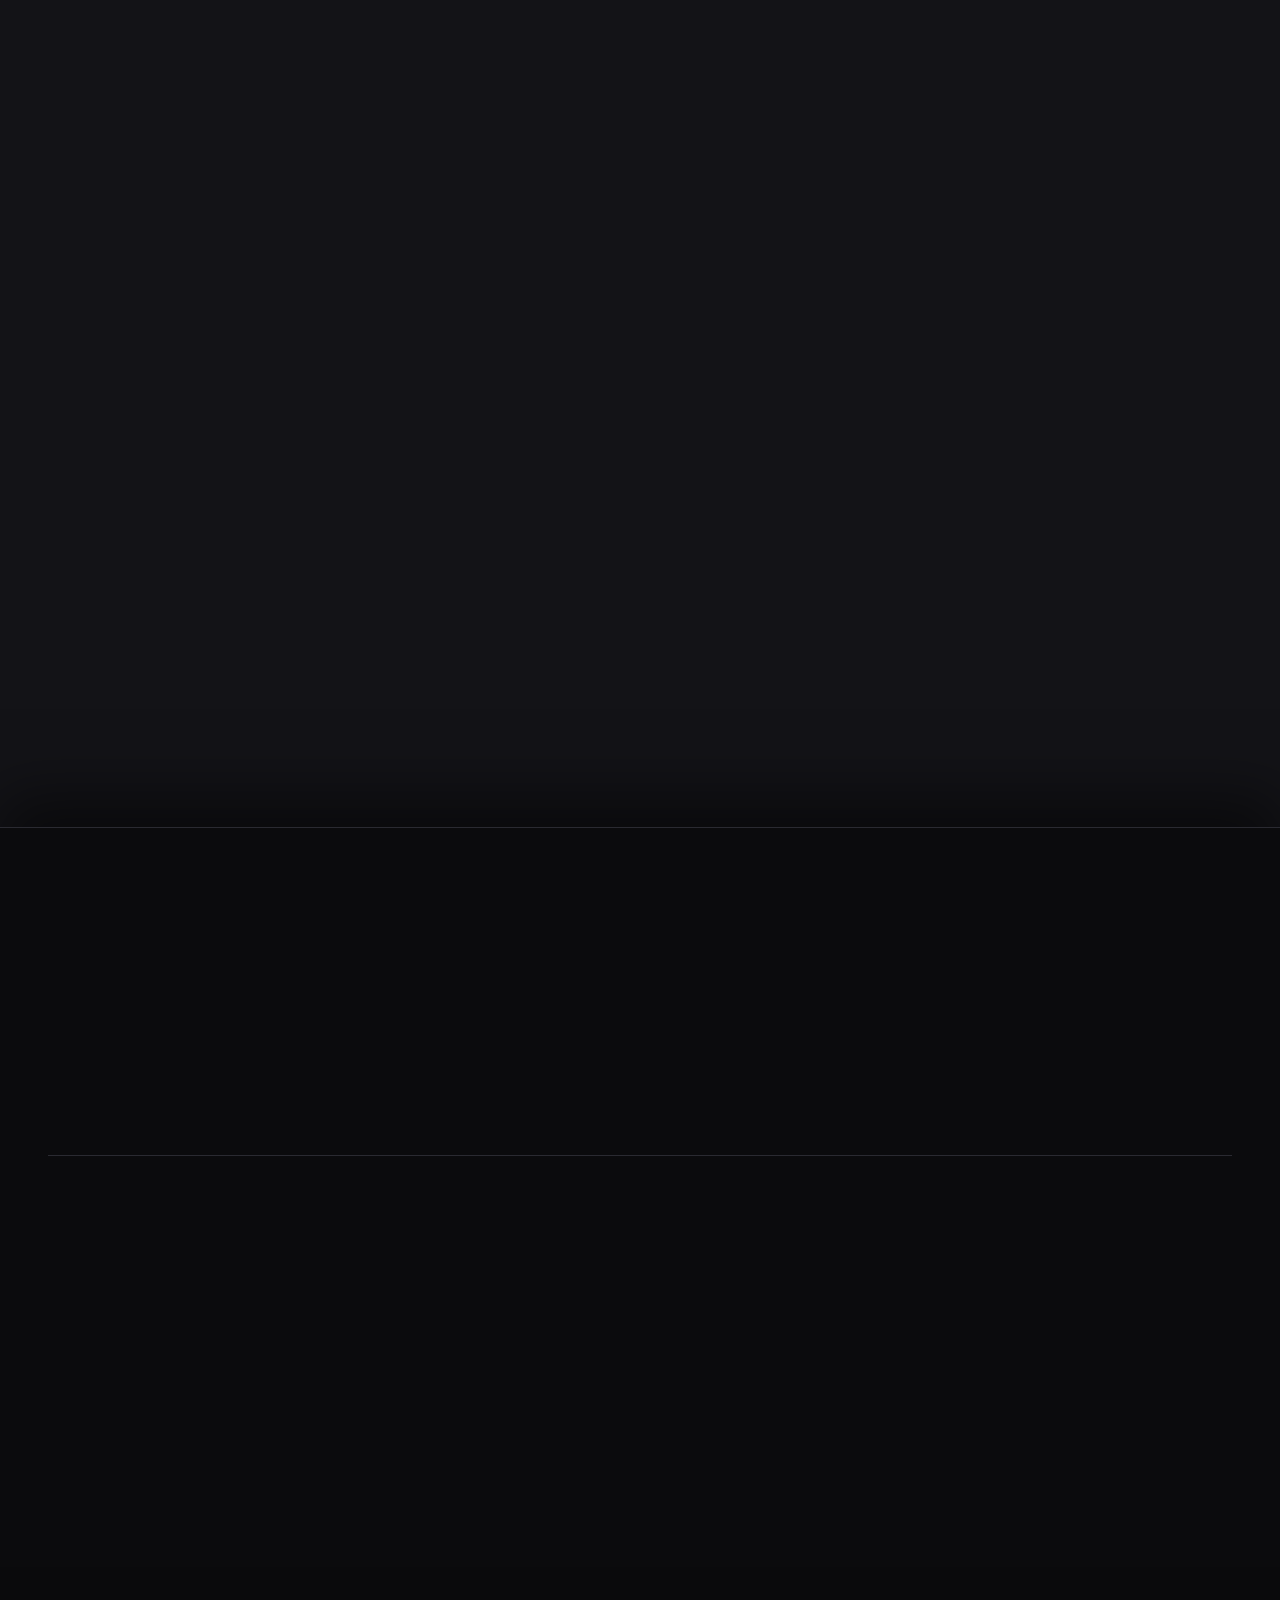
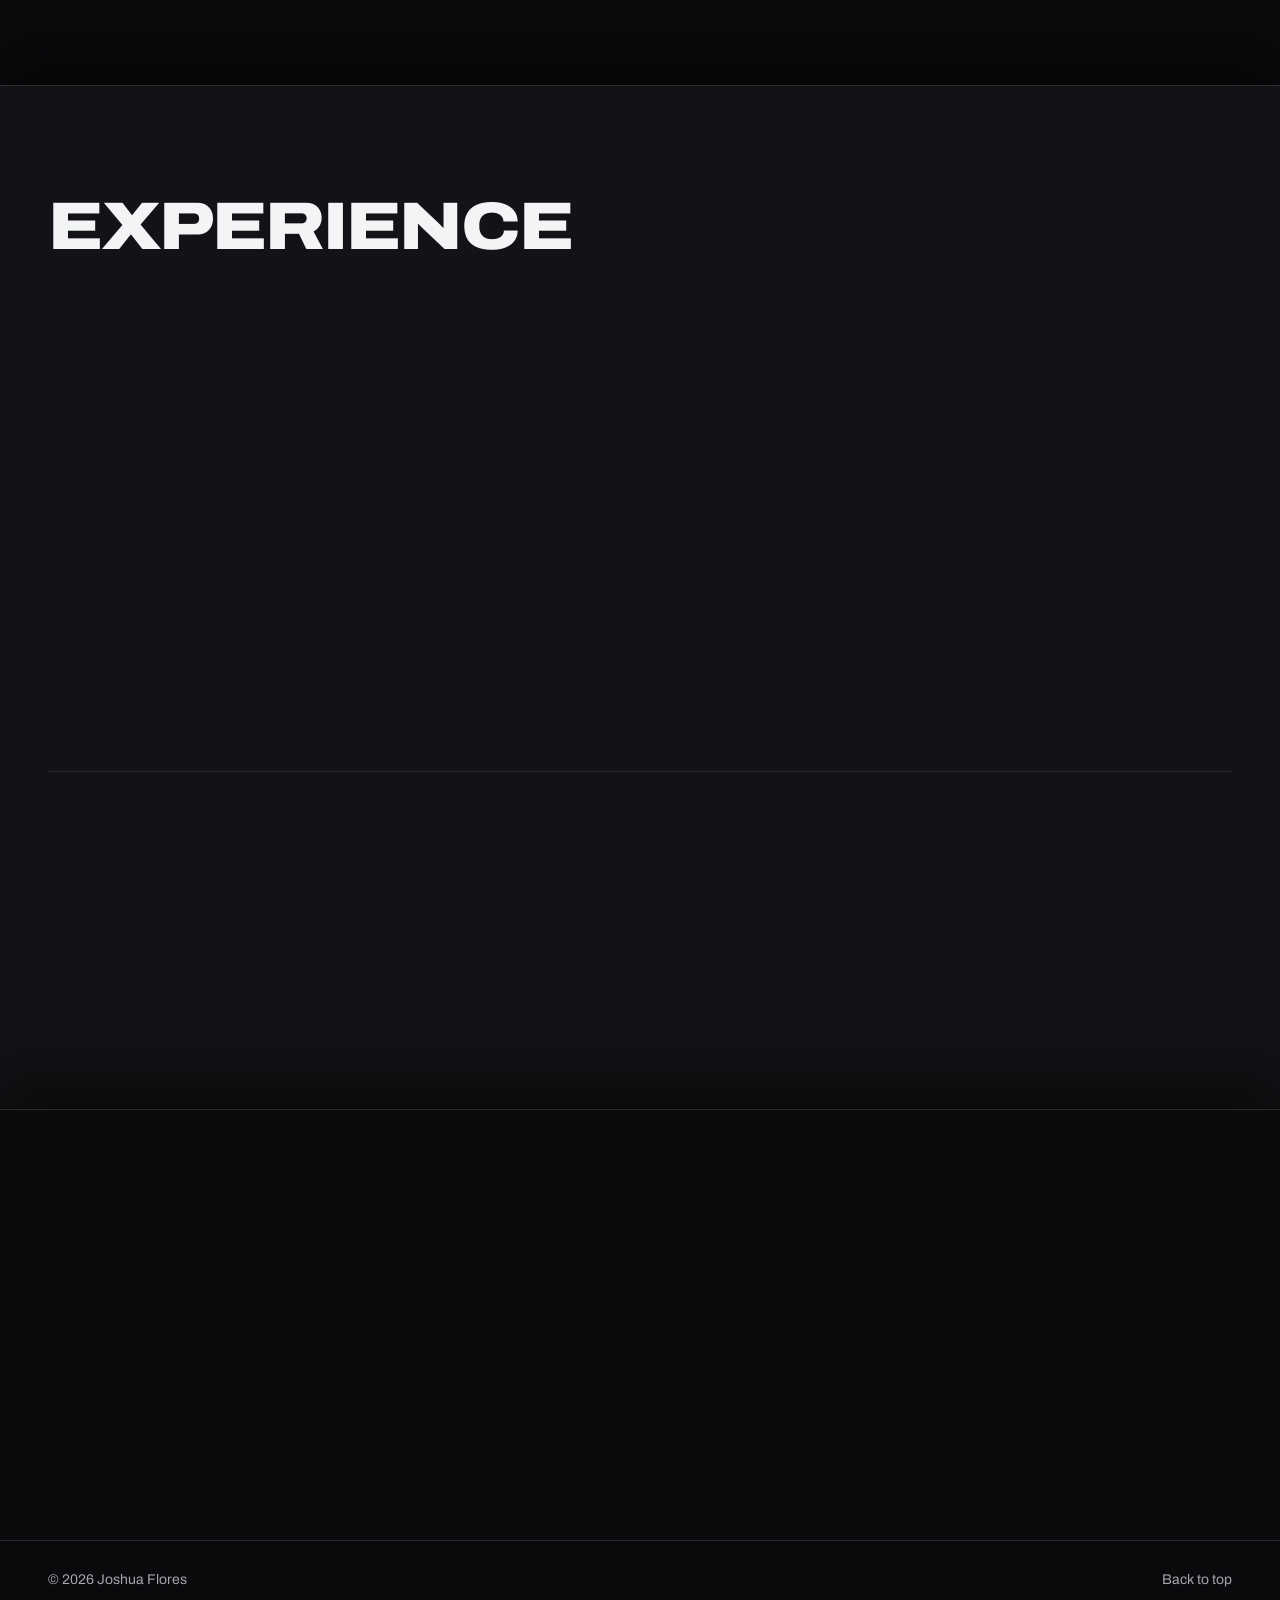
==== commit 5ca6099f: "Versión en CSS/JS para evitar archivos viejos en caché Co-Authored-By: Claude Opus 5.5 <noreply@anth" ====
--- a/index.html
+++ b/index.html
@@ -17,8 +17,8 @@
 <meta name="twitter:card" content="summary_large_image">
 <link rel="icon" href="favicon.svg" type="image/svg+xml">
 <link rel="preload" href="assets/fonts/archivo-var.woff2" as="font" type="font/woff2" crossorigin>
-<link rel="stylesheet" href="css/styles.css">
-<link rel="stylesheet" href="css/reel.css">
+<link rel="stylesheet" href="css/styles.css?v=20261006c">
+<link rel="stylesheet" href="css/reel.css?v=20261006c">
 <script>
   // Antes del primer pintado: activa las apariciones (solo opacidad si el sistema pide menos movimiento).
   (function () {
@@ -795,15 +795,15 @@
   </div>
 </div>
 
-<script src="js/gsap.min.js" defer></script>
-<script src="js/ScrollTrigger.min.js" defer></script>
-<script src="js/SplitText.min.js" defer></script>
-<script src="js/ScrambleTextPlugin.min.js" defer></script>
-<script src="js/MorphSVGPlugin.min.js" defer></script>
-<script src="js/DrawSVGPlugin.min.js" defer></script>
-<script src="js/CustomEase.min.js" defer></script>
-<script src="js/lenis.min.js" defer></script>
-<script src="js/reel.js" defer></script>
-<script src="js/main.js" defer></script>
+<script src="js/gsap.min.js?v=20261006c" defer></script>
+<script src="js/ScrollTrigger.min.js?v=20261006c" defer></script>
+<script src="js/SplitText.min.js?v=20261006c" defer></script>
+<script src="js/ScrambleTextPlugin.min.js?v=20261006c" defer></script>
+<script src="js/MorphSVGPlugin.min.js?v=20261006c" defer></script>
+<script src="js/DrawSVGPlugin.min.js?v=20261006c" defer></script>
+<script src="js/CustomEase.min.js?v=20261006c" defer></script>
+<script src="js/lenis.min.js?v=20261006c" defer></script>
+<script src="js/reel.js?v=20261006c" defer></script>
+<script src="js/main.js?v=20261006c" defer></script>
 </body>
 </html>
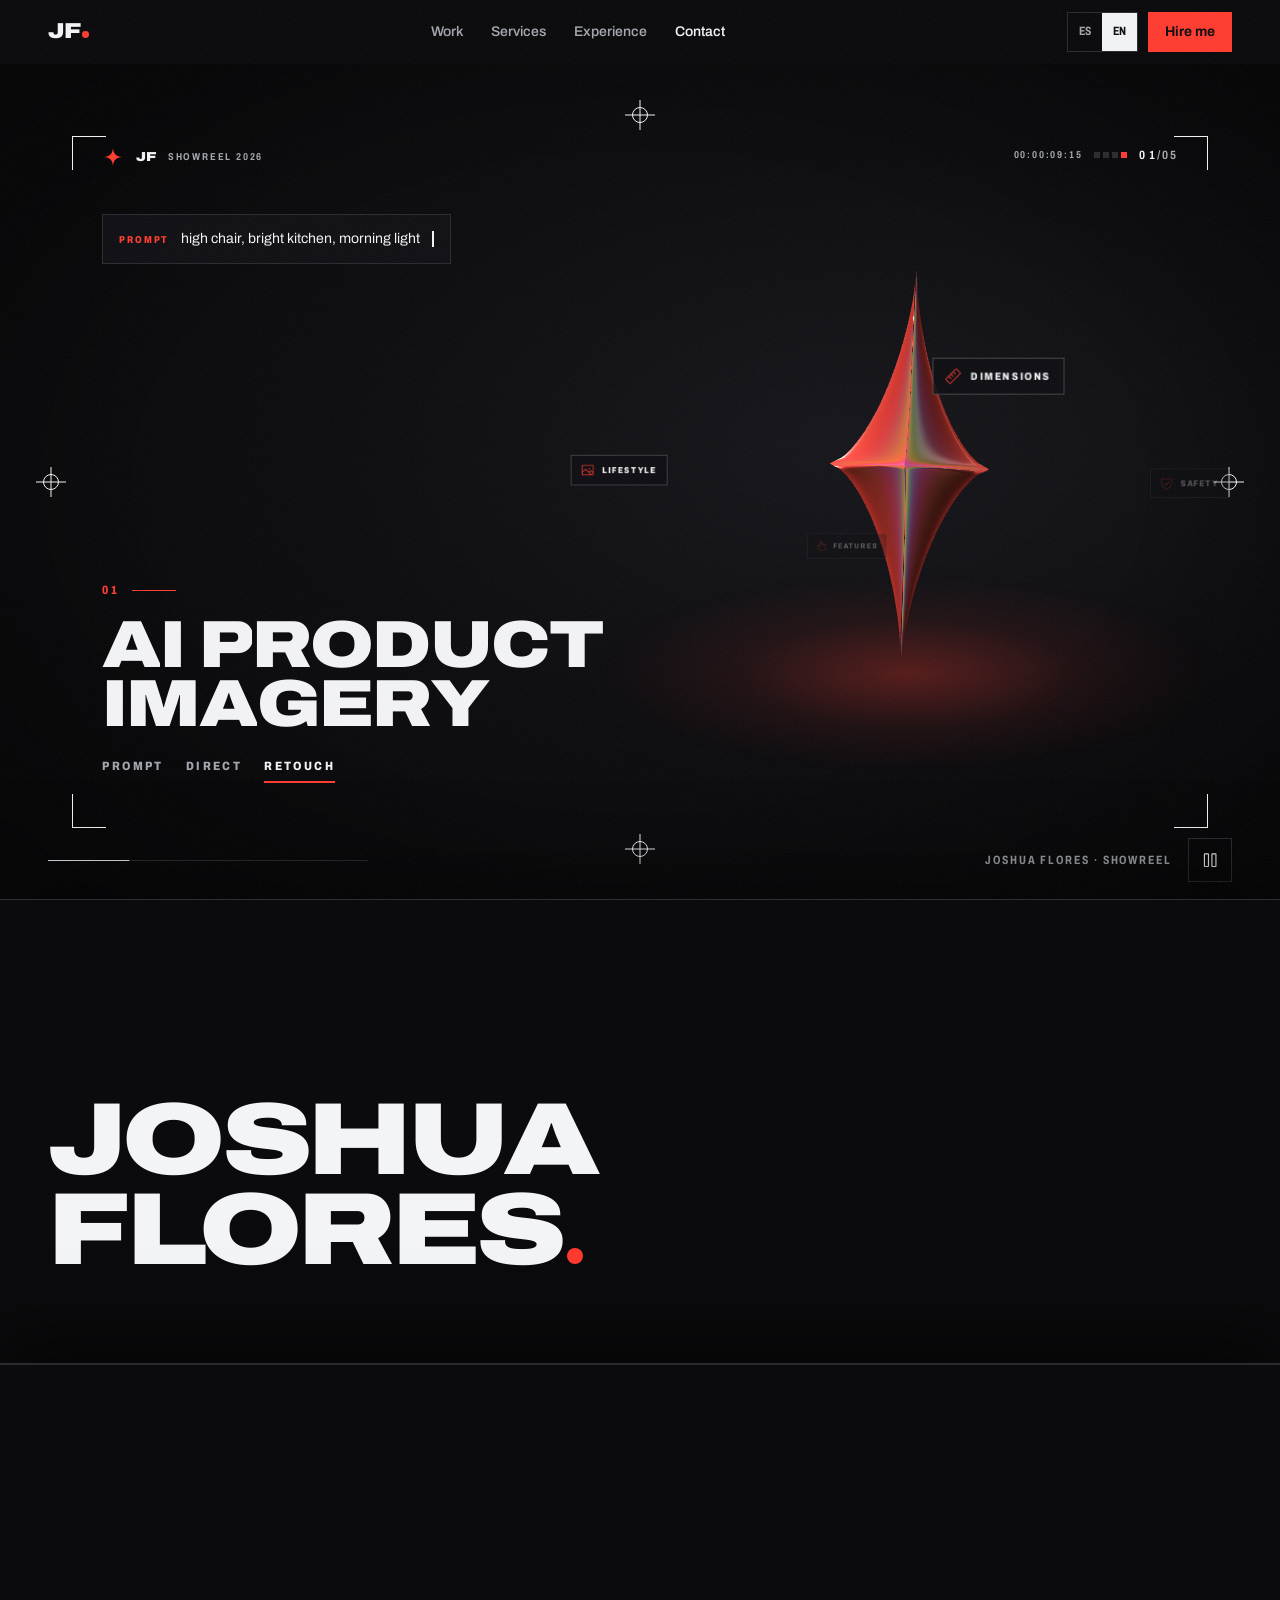
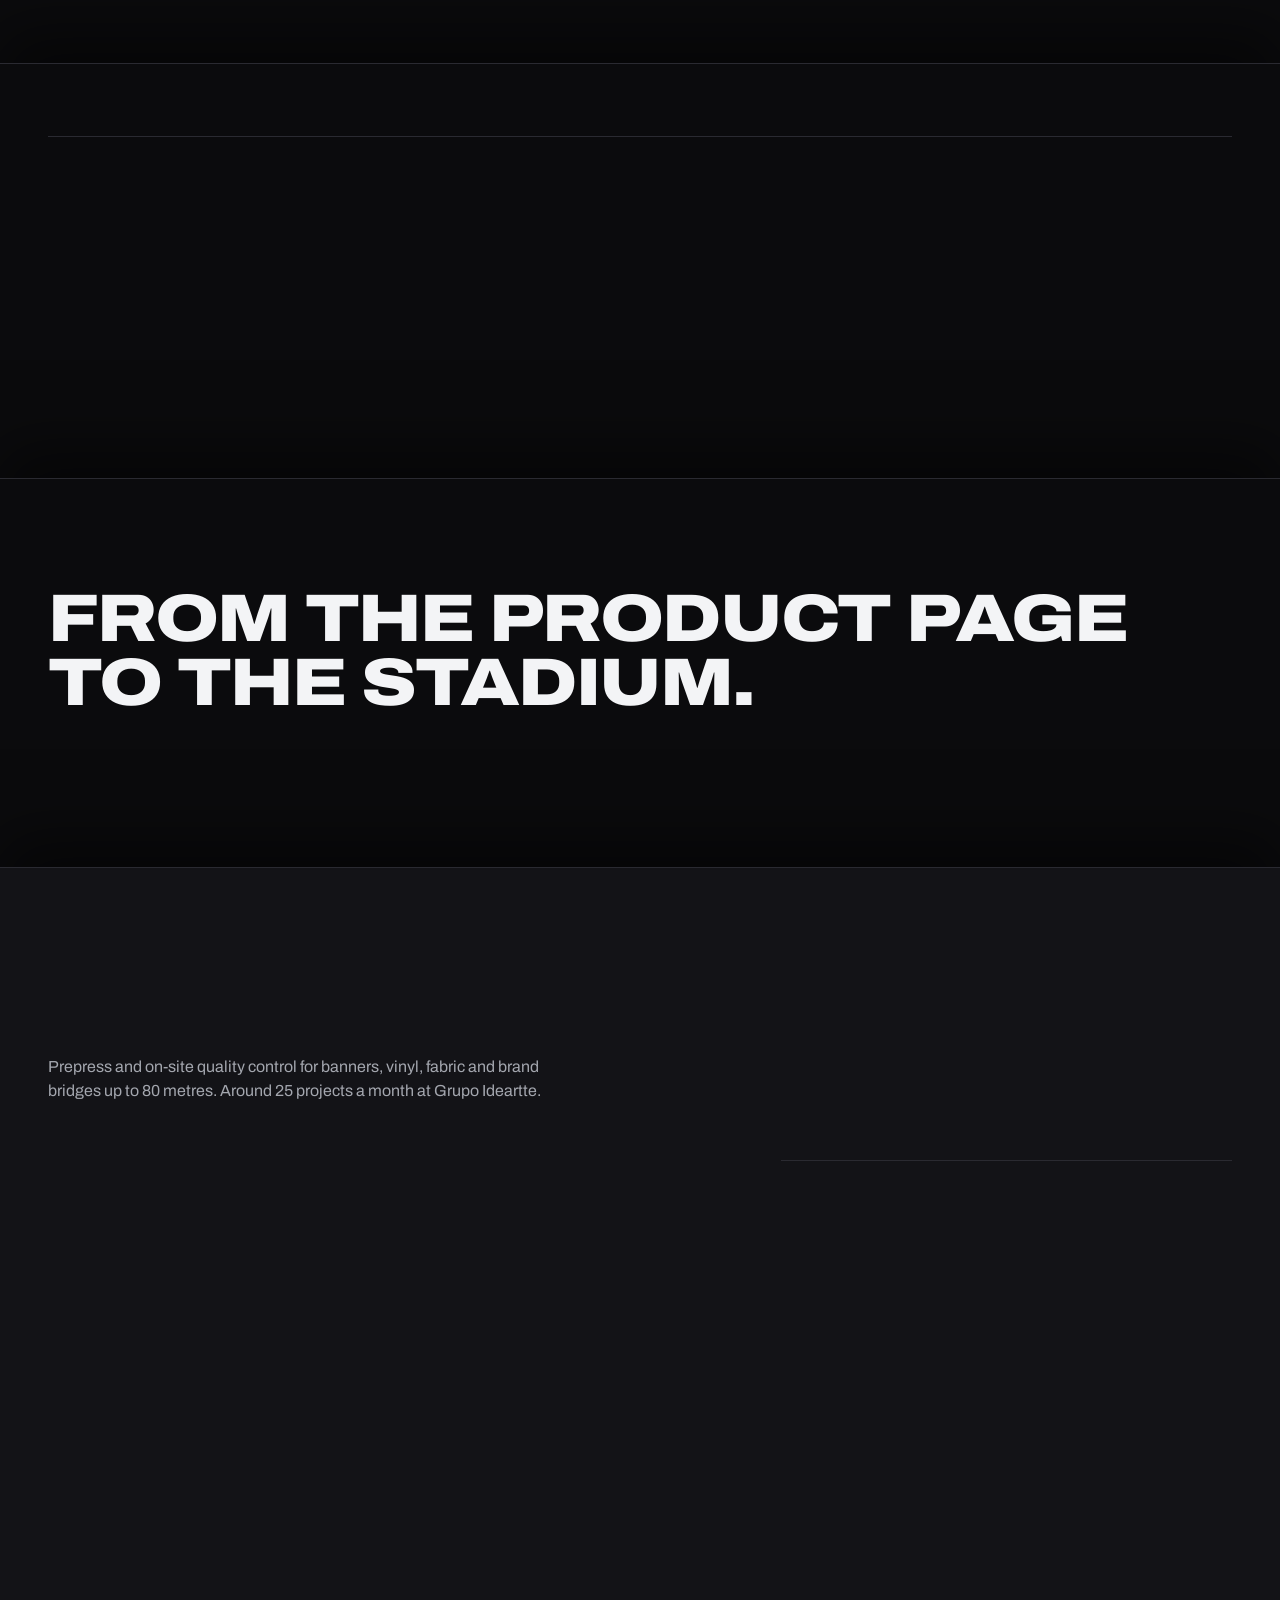
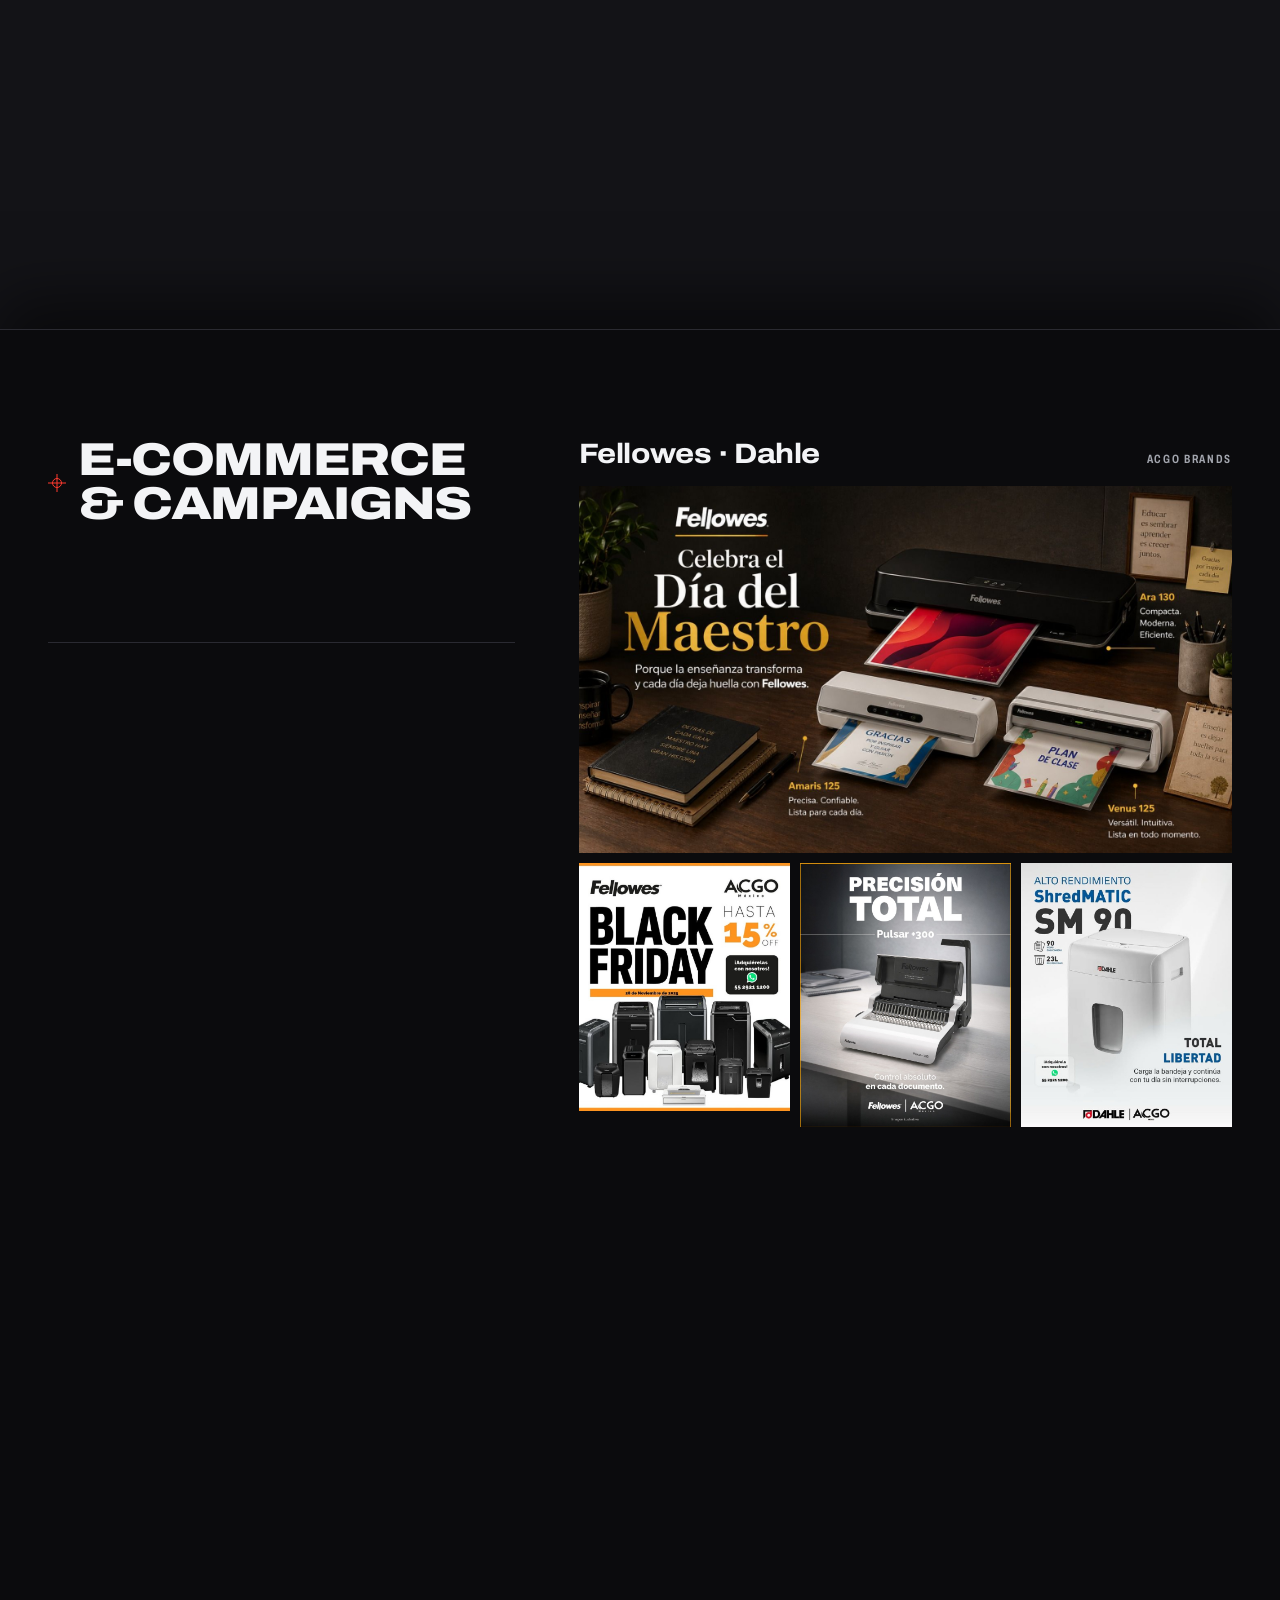
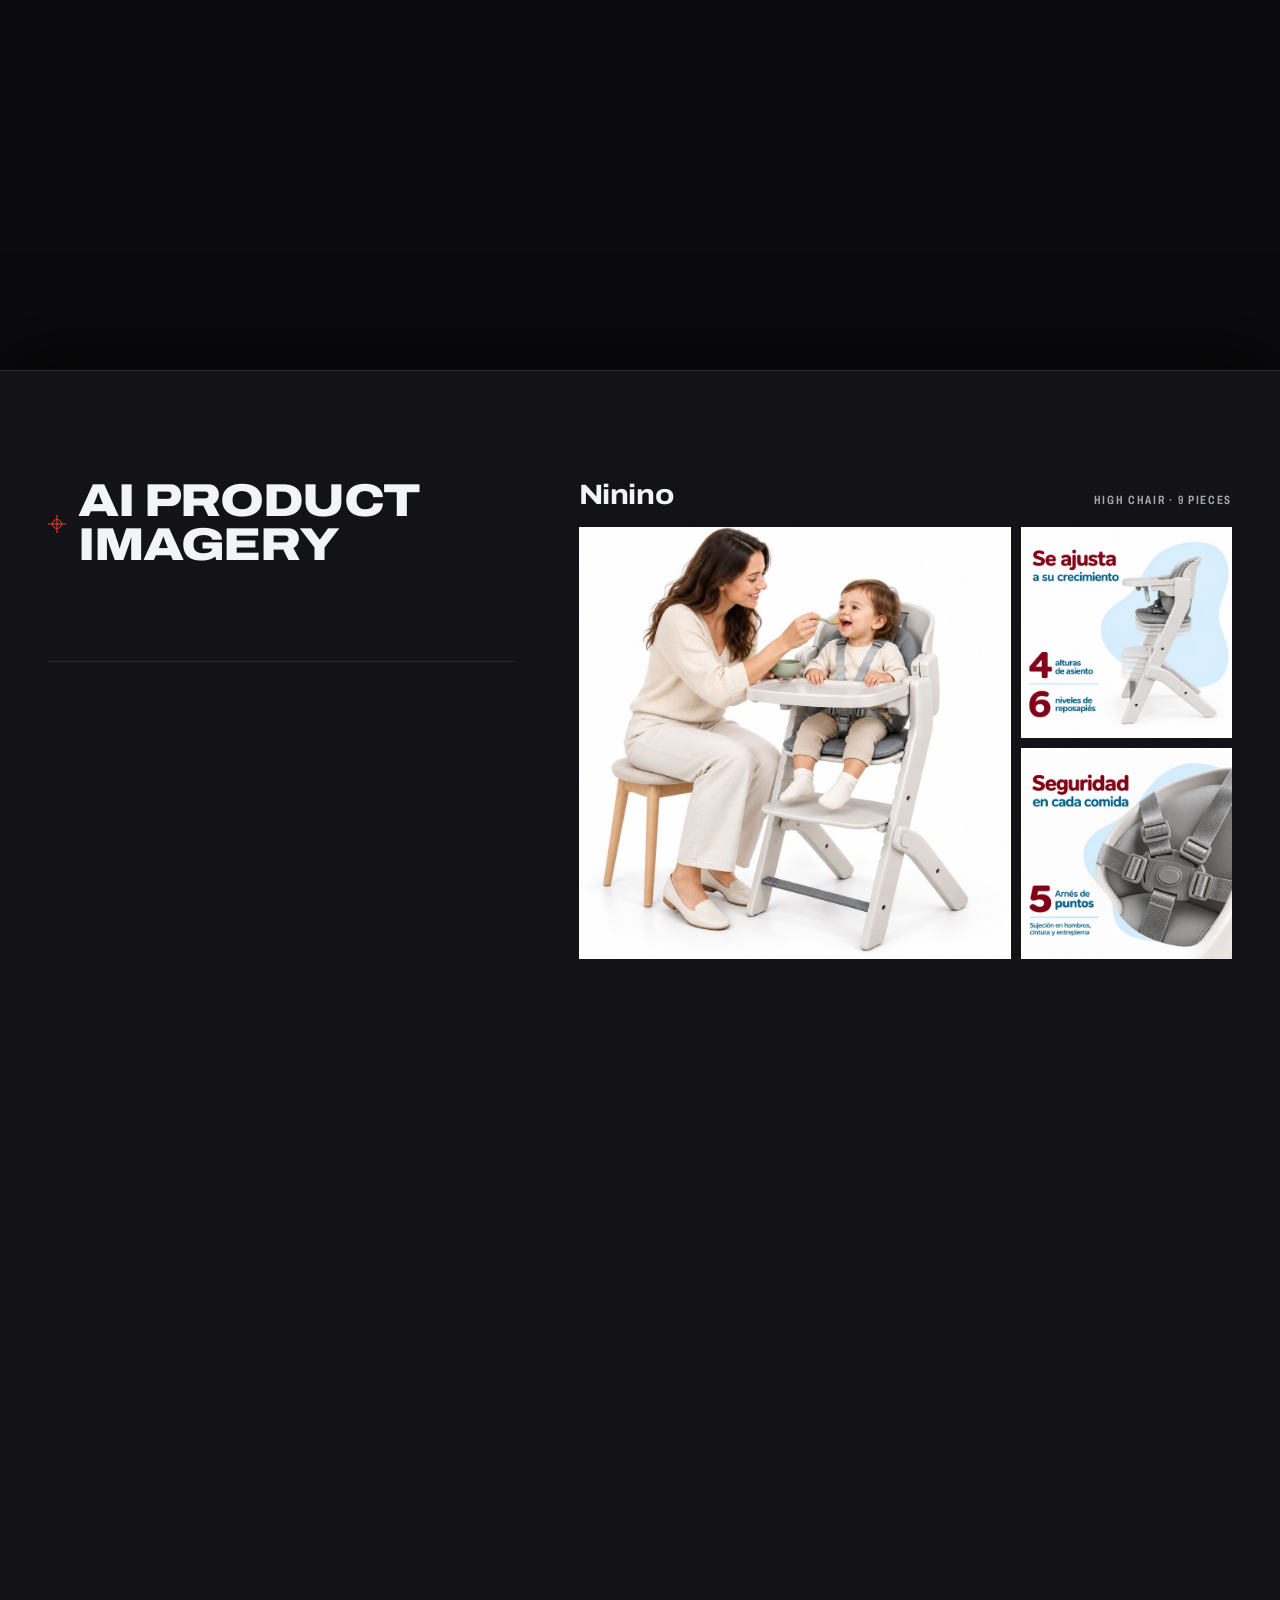
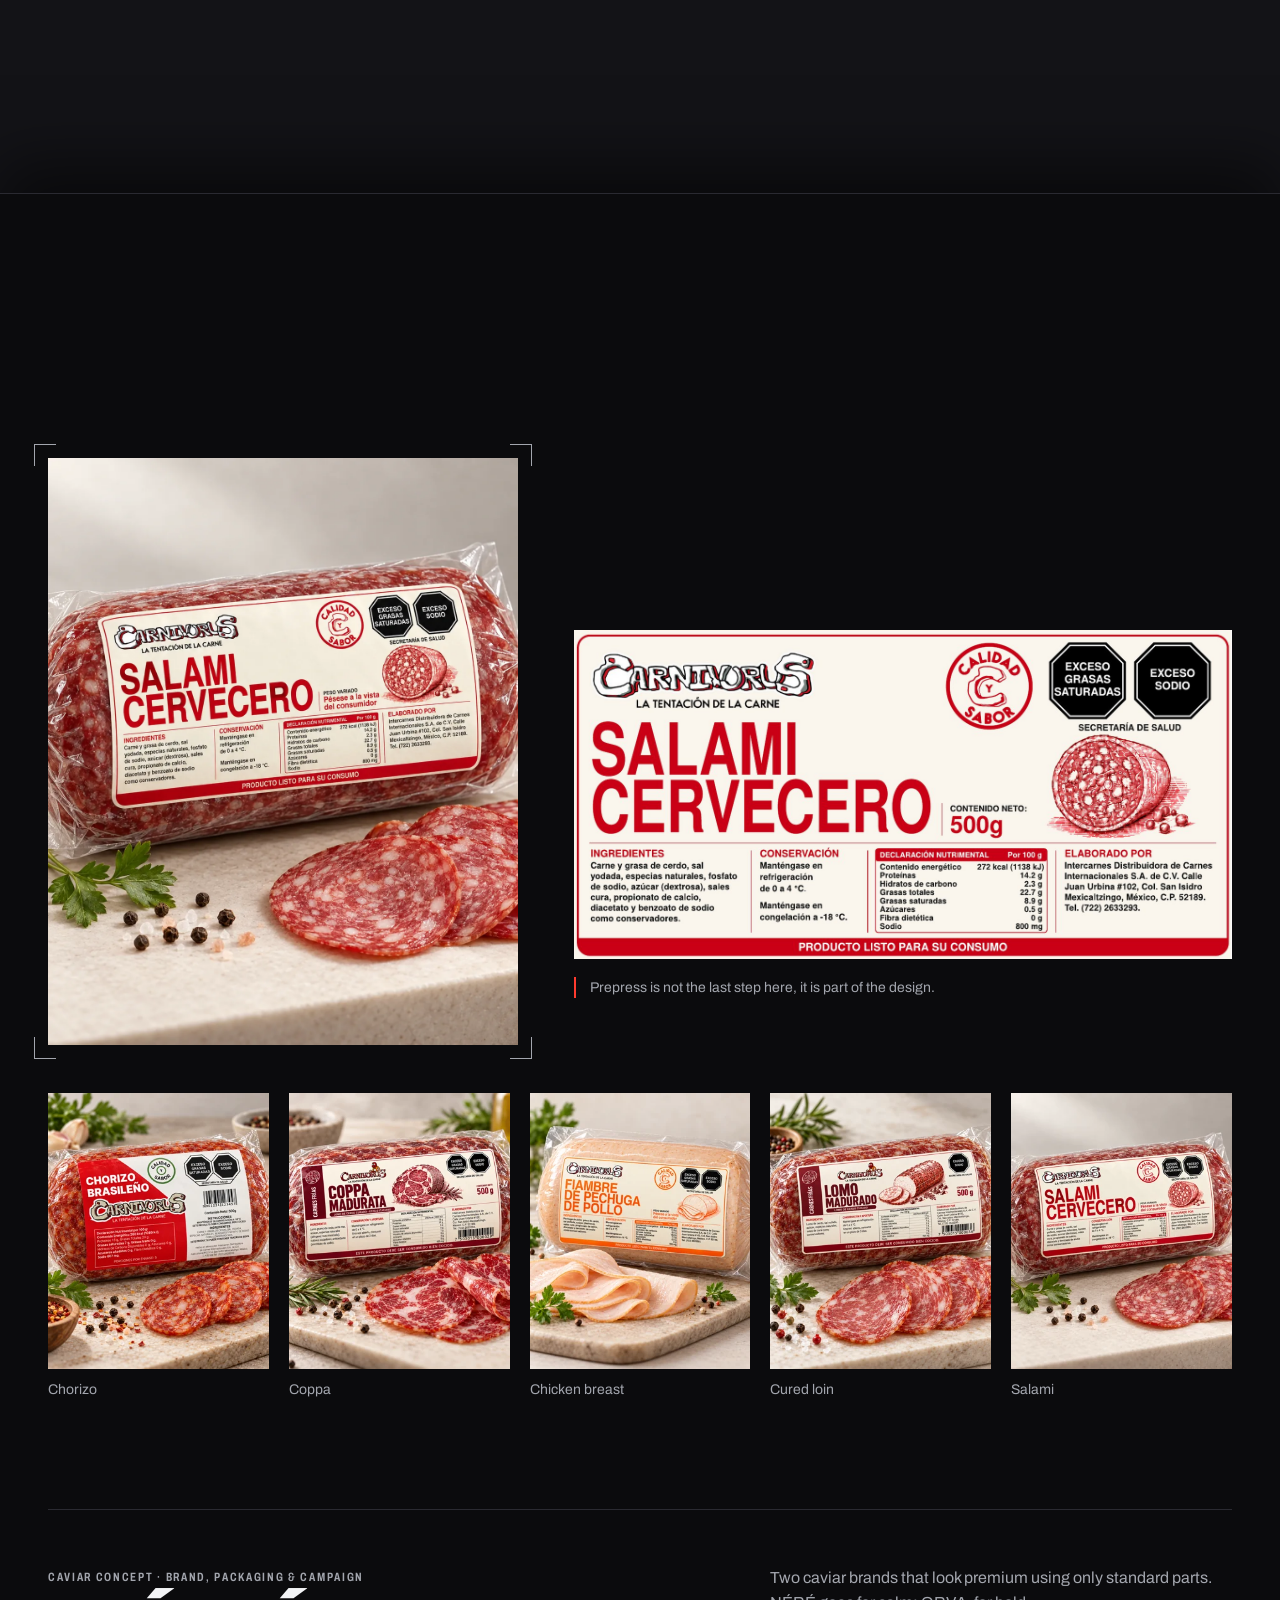
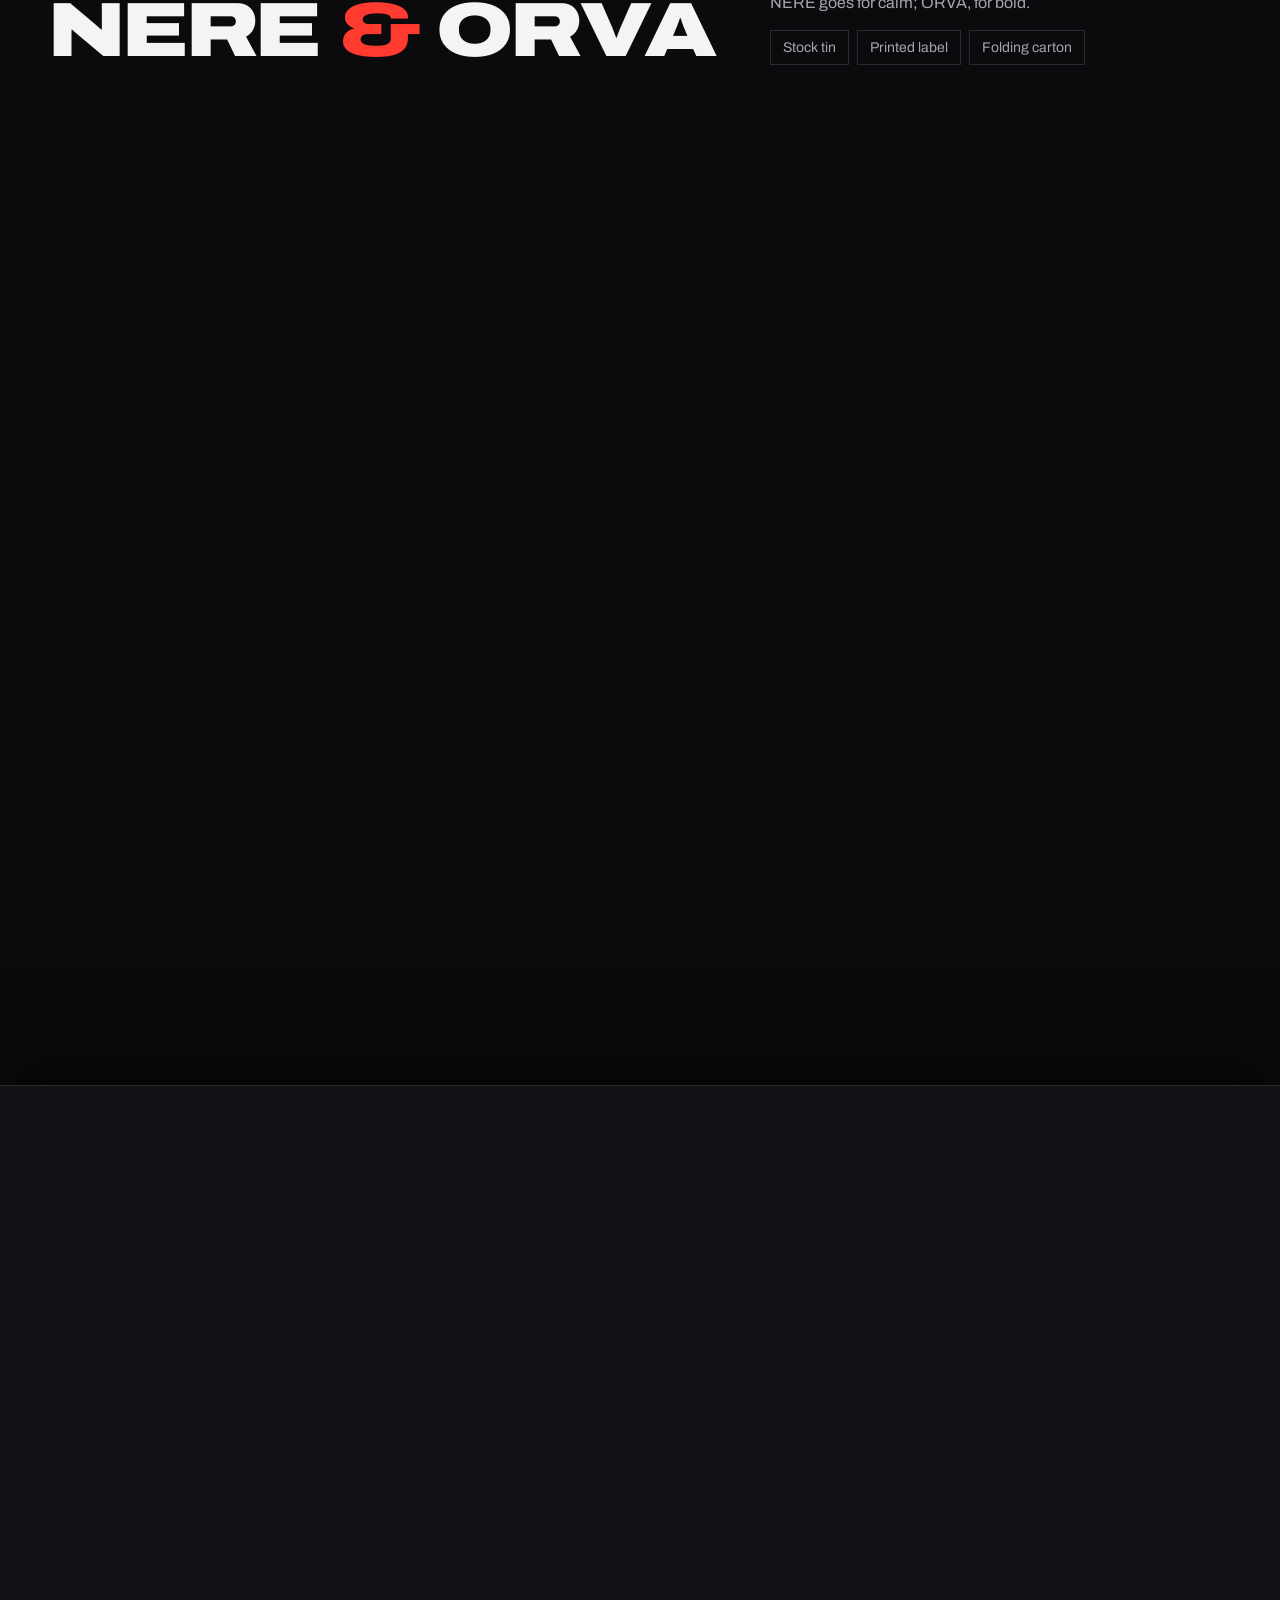
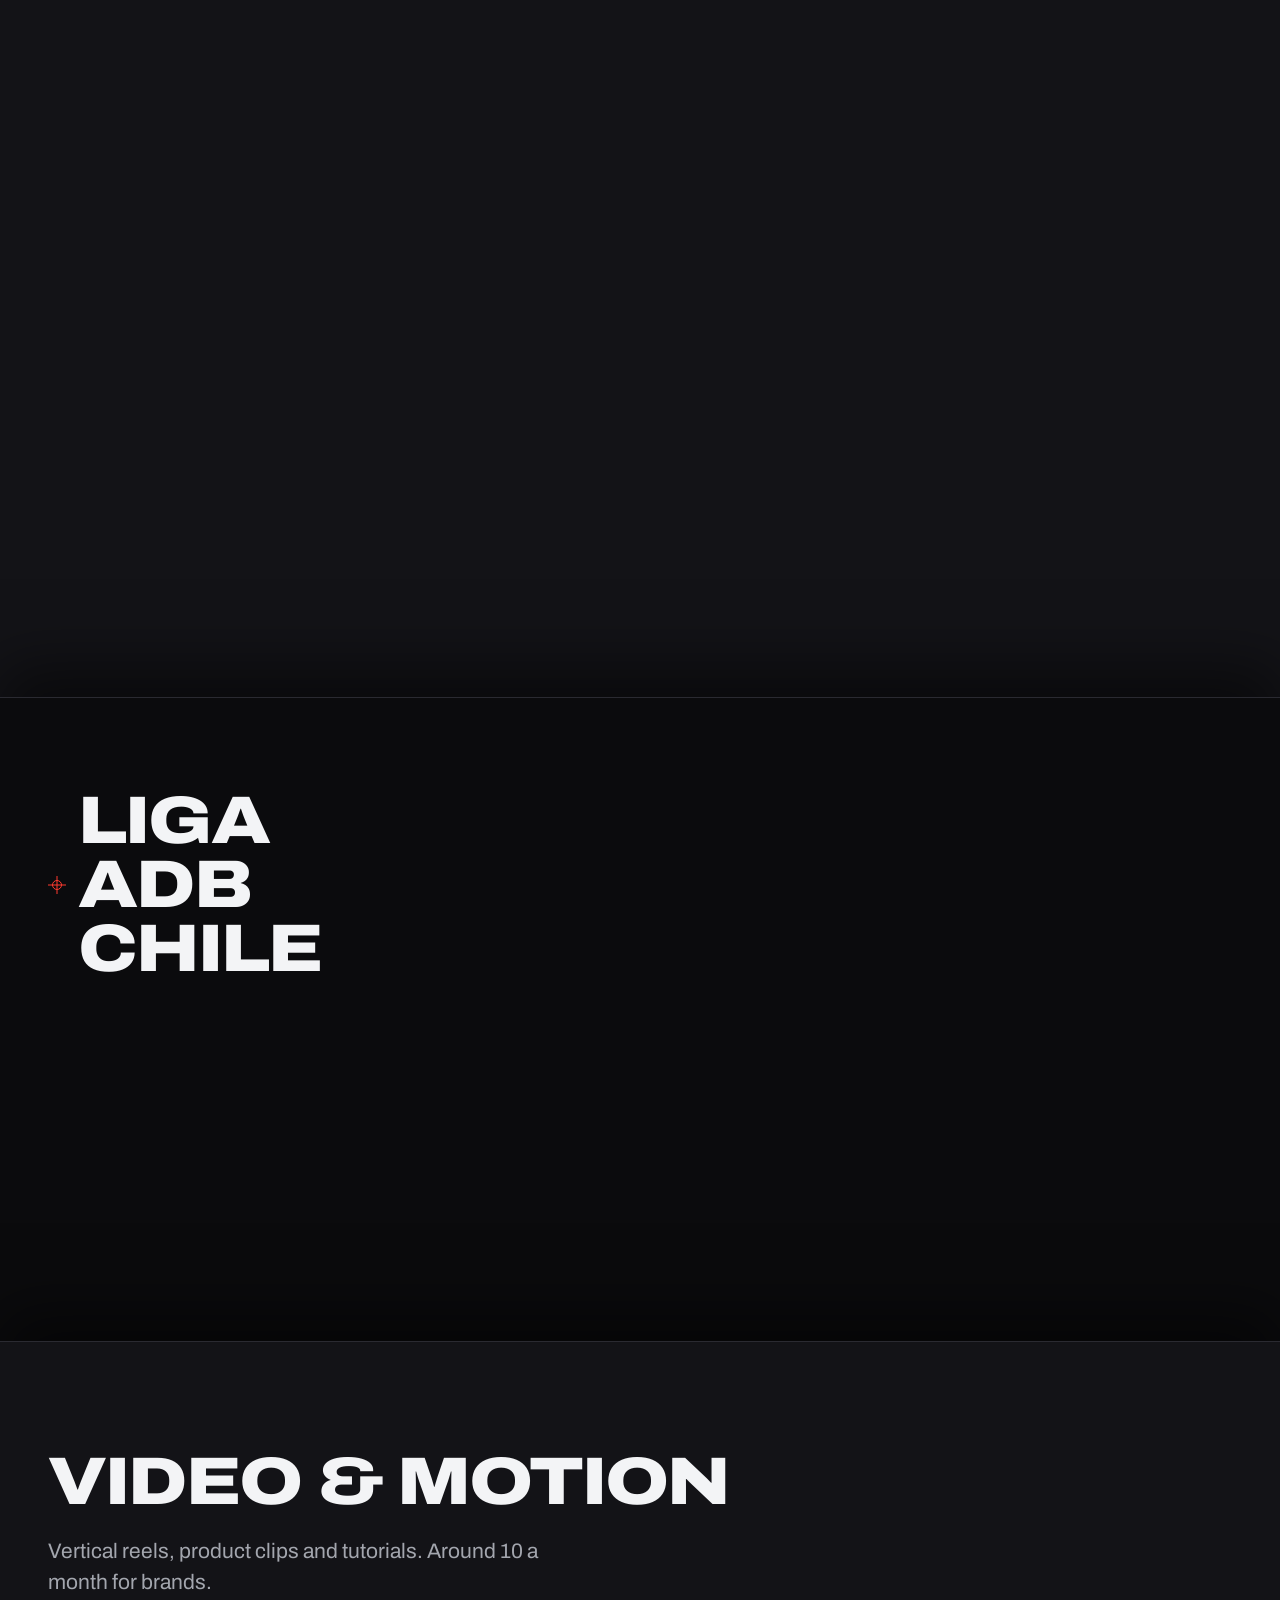
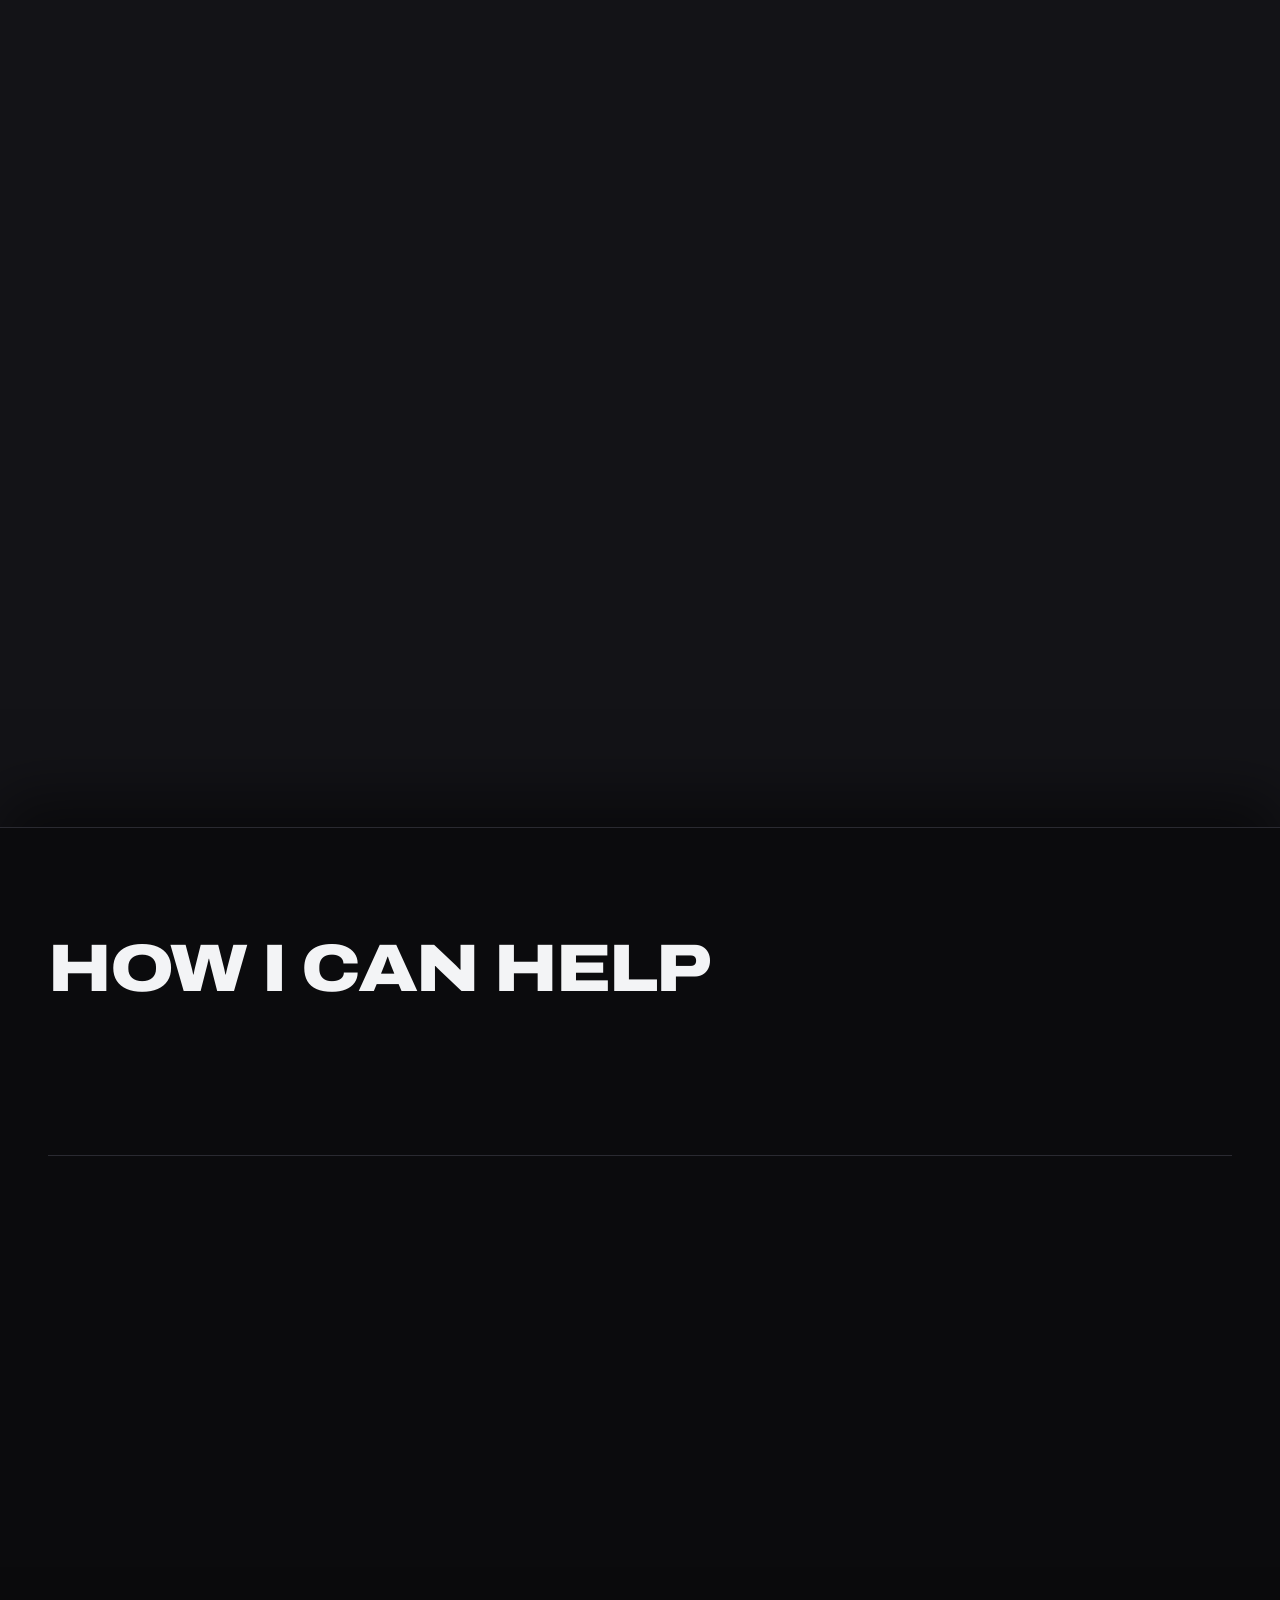
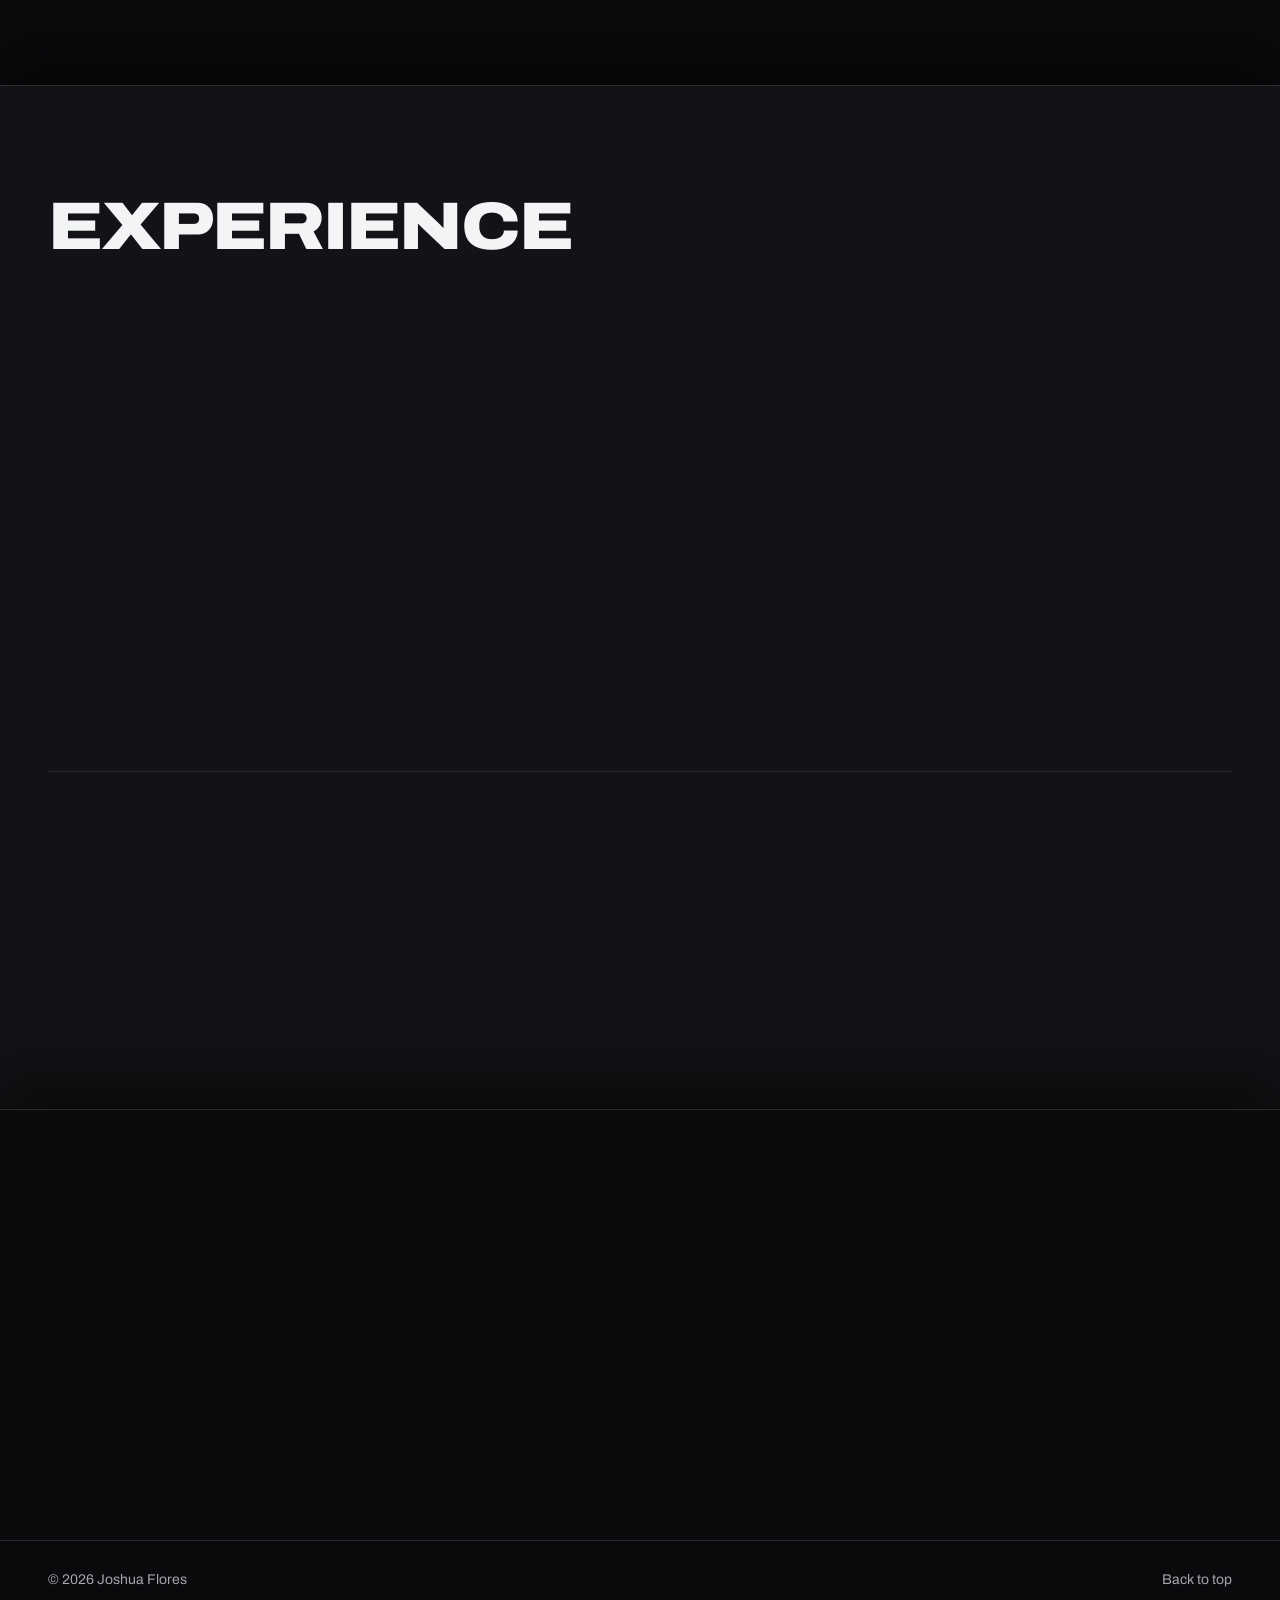
==== commit b923cf52: "Fichas en vertical con títulos de arena; showreel se desenfoca al bajar - Fuera la entrada horizonta" ====
--- a/index.html
+++ b/index.html
@@ -17,8 +17,8 @@
 <meta name="twitter:card" content="summary_large_image">
 <link rel="icon" href="favicon.svg" type="image/svg+xml">
 <link rel="preload" href="assets/fonts/archivo-var.woff2" as="font" type="font/woff2" crossorigin>
-<link rel="stylesheet" href="css/styles.css?v=20261006c">
-<link rel="stylesheet" href="css/reel.css?v=20261006c">
+<link rel="stylesheet" href="css/styles.css?v=20261006e">
+<link rel="stylesheet" href="css/reel.css?v=20261006e">
 <script>
   // Antes del primer pintado: activa las apariciones (solo opacidad si el sistema pide menos movimiento).
   (function () {
@@ -795,15 +795,15 @@
   </div>
 </div>
 
-<script src="js/gsap.min.js?v=20261006c" defer></script>
-<script src="js/ScrollTrigger.min.js?v=20261006c" defer></script>
-<script src="js/SplitText.min.js?v=20261006c" defer></script>
-<script src="js/ScrambleTextPlugin.min.js?v=20261006c" defer></script>
-<script src="js/MorphSVGPlugin.min.js?v=20261006c" defer></script>
-<script src="js/DrawSVGPlugin.min.js?v=20261006c" defer></script>
-<script src="js/CustomEase.min.js?v=20261006c" defer></script>
-<script src="js/lenis.min.js?v=20261006c" defer></script>
-<script src="js/reel.js?v=20261006c" defer></script>
-<script src="js/main.js?v=20261006c" defer></script>
+<script src="js/gsap.min.js?v=20261006e" defer></script>
+<script src="js/ScrollTrigger.min.js?v=20261006e" defer></script>
+<script src="js/SplitText.min.js?v=20261006e" defer></script>
+<script src="js/ScrambleTextPlugin.min.js?v=20261006e" defer></script>
+<script src="js/MorphSVGPlugin.min.js?v=20261006e" defer></script>
+<script src="js/DrawSVGPlugin.min.js?v=20261006e" defer></script>
+<script src="js/CustomEase.min.js?v=20261006e" defer></script>
+<script src="js/lenis.min.js?v=20261006e" defer></script>
+<script src="js/reel.js?v=20261006e" defer></script>
+<script src="js/main.js?v=20261006e" defer></script>
 </body>
 </html>
--- a/css/styles.css
+++ b/css/styles.css
@@ -788,12 +788,12 @@
 .stack-on main > .is-card { position: sticky; z-index: var(--zi, 1); }
 .stack-on main > .is-card:not(.band--alt):not(.trailer) { background: var(--bg); }
 .stack-on main > .is-card + .is-card { box-shadow: 0 -1px 0 var(--line), 0 -30px 60px rgba(0, 0, 0, .5); }
-.stack-on #web.is-card { box-shadow: -1px 0 0 var(--line), -40px 0 80px rgba(0, 0, 0, .55); }
 .card-shade { position: absolute; left: 0; right: 0; bottom: 0; height: min(100%, 100vh); background: #040405; opacity: 0; pointer-events: none; z-index: 60; will-change: opacity; }
-.stack-on .trailer .showreel { transform-origin: 50% 40%; }
-.stack-on #web.is-card { min-height: 100vh; display: flex; flex-direction: column; justify-content: center; }
 @media (max-width: 899px) {
   .stack-on main > .is-card + .is-card { box-shadow: 0 -1px 0 var(--line), 0 -14px 28px rgba(0, 0, 0, .45); }
-  .stack-on #web.is-card { box-shadow: -1px 0 0 var(--line), -18px 0 36px rgba(0, 0, 0, .5); }
 }
 .stack-on main > .is-card.is-covered { visibility: hidden; }
+
+/* Capa de arena para los títulos (encima de las fichas, debajo del menú) */
+.sand-fx { position: fixed; inset: 0; width: 100%; height: 100%; z-index: 90; pointer-events: none; visibility: hidden; }
+.stack-on .trailer .showreel { will-change: filter; }
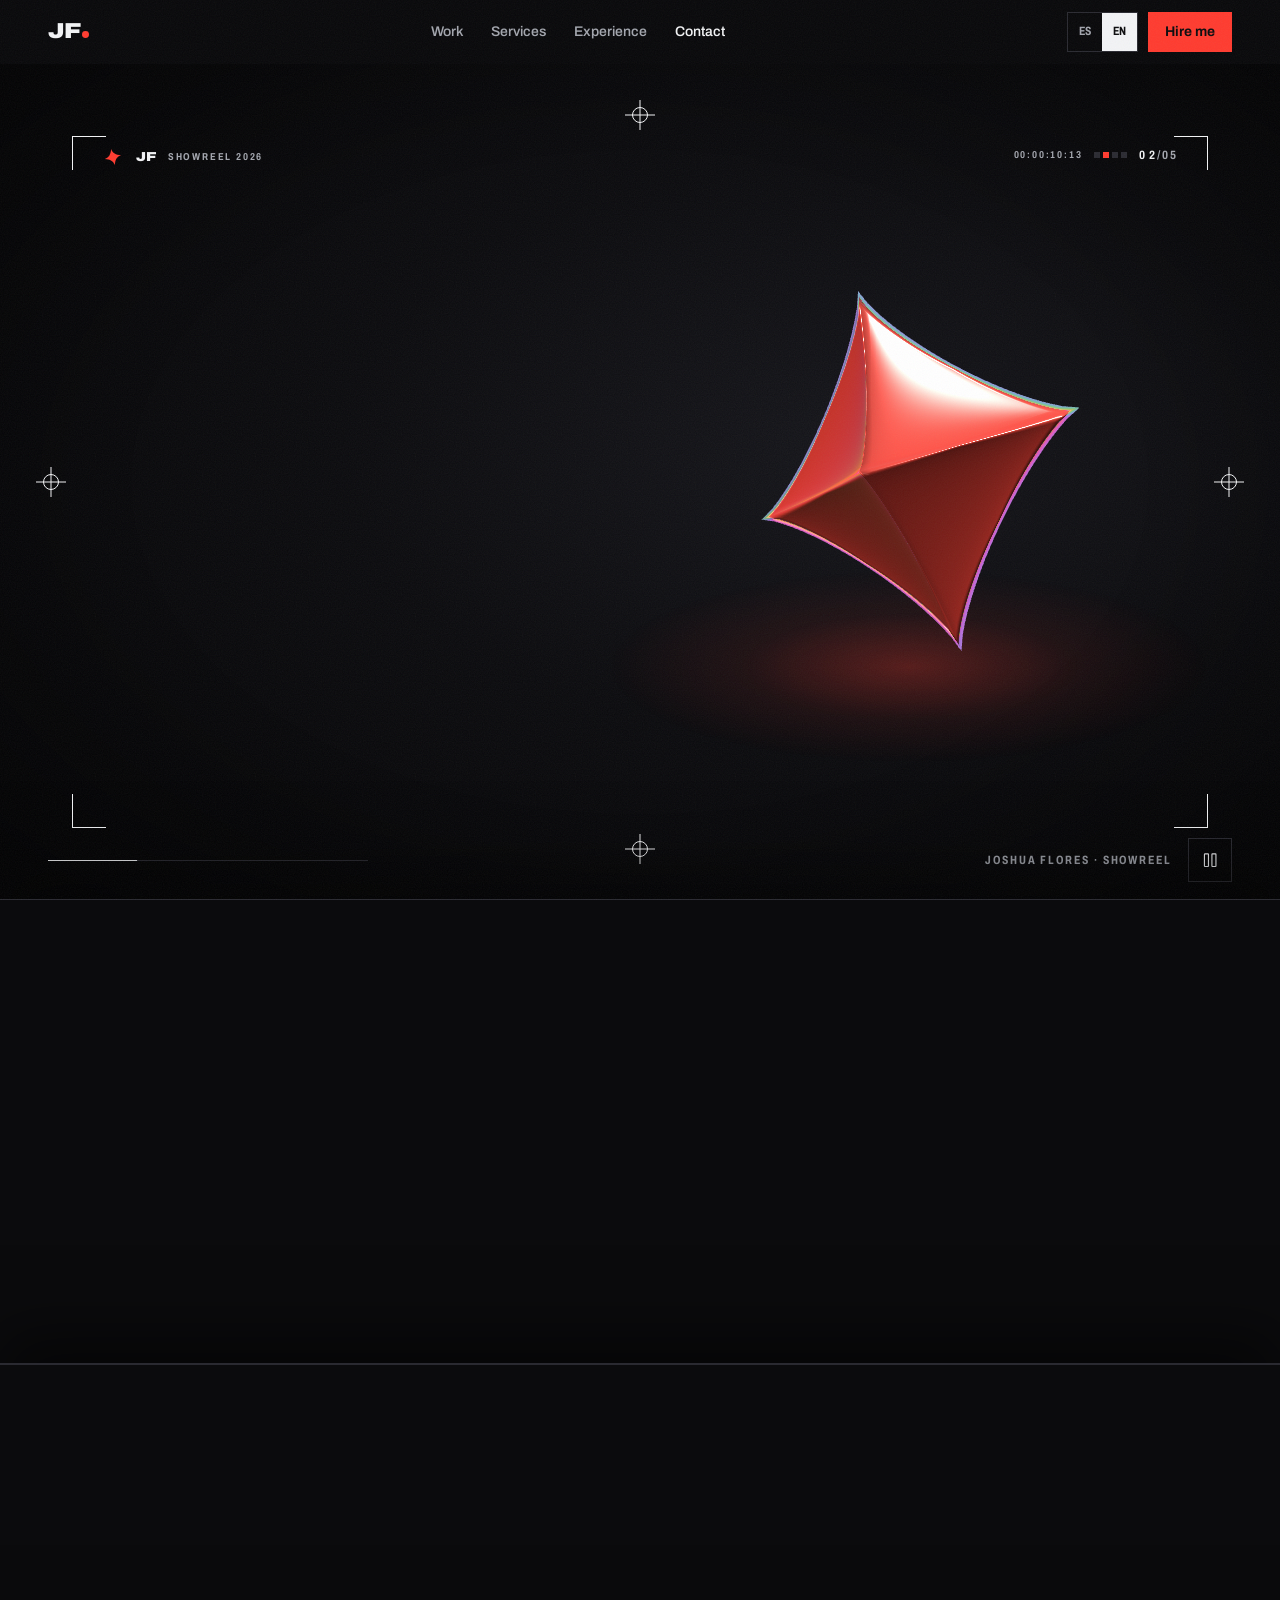
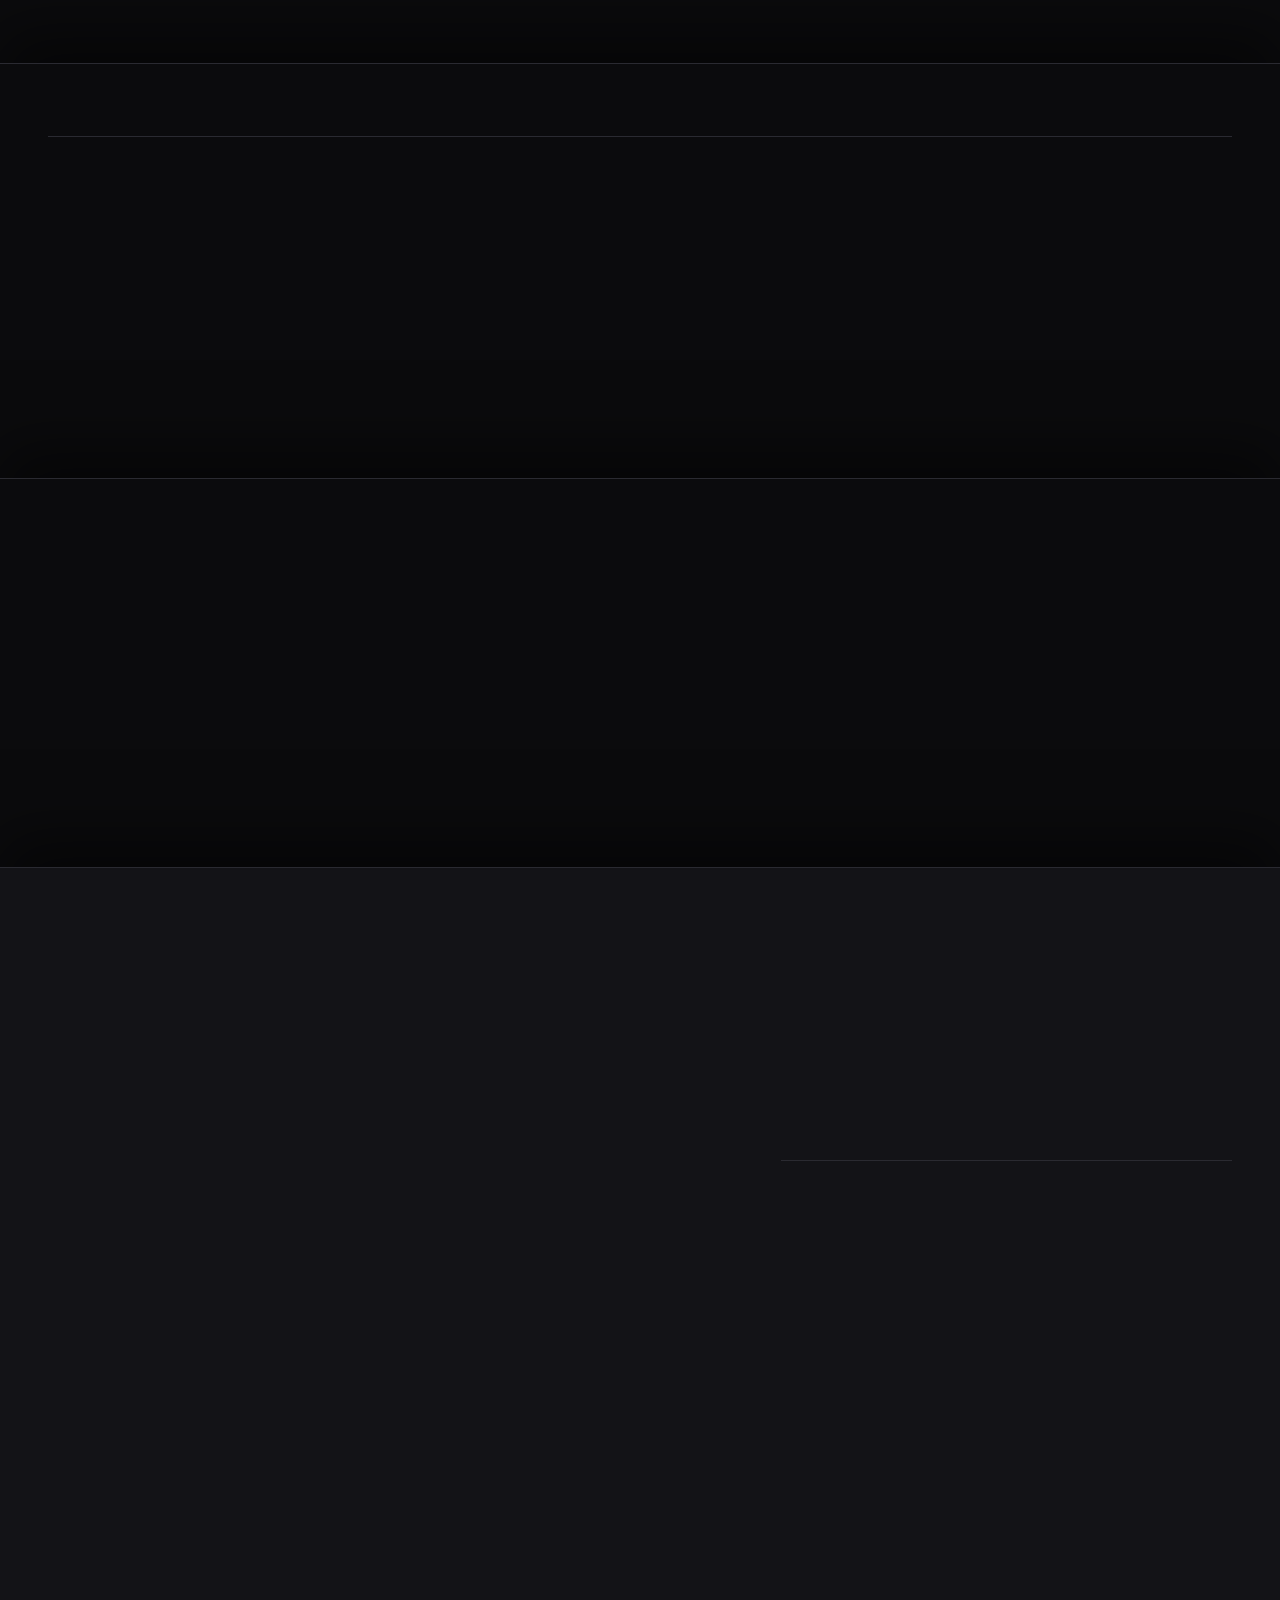
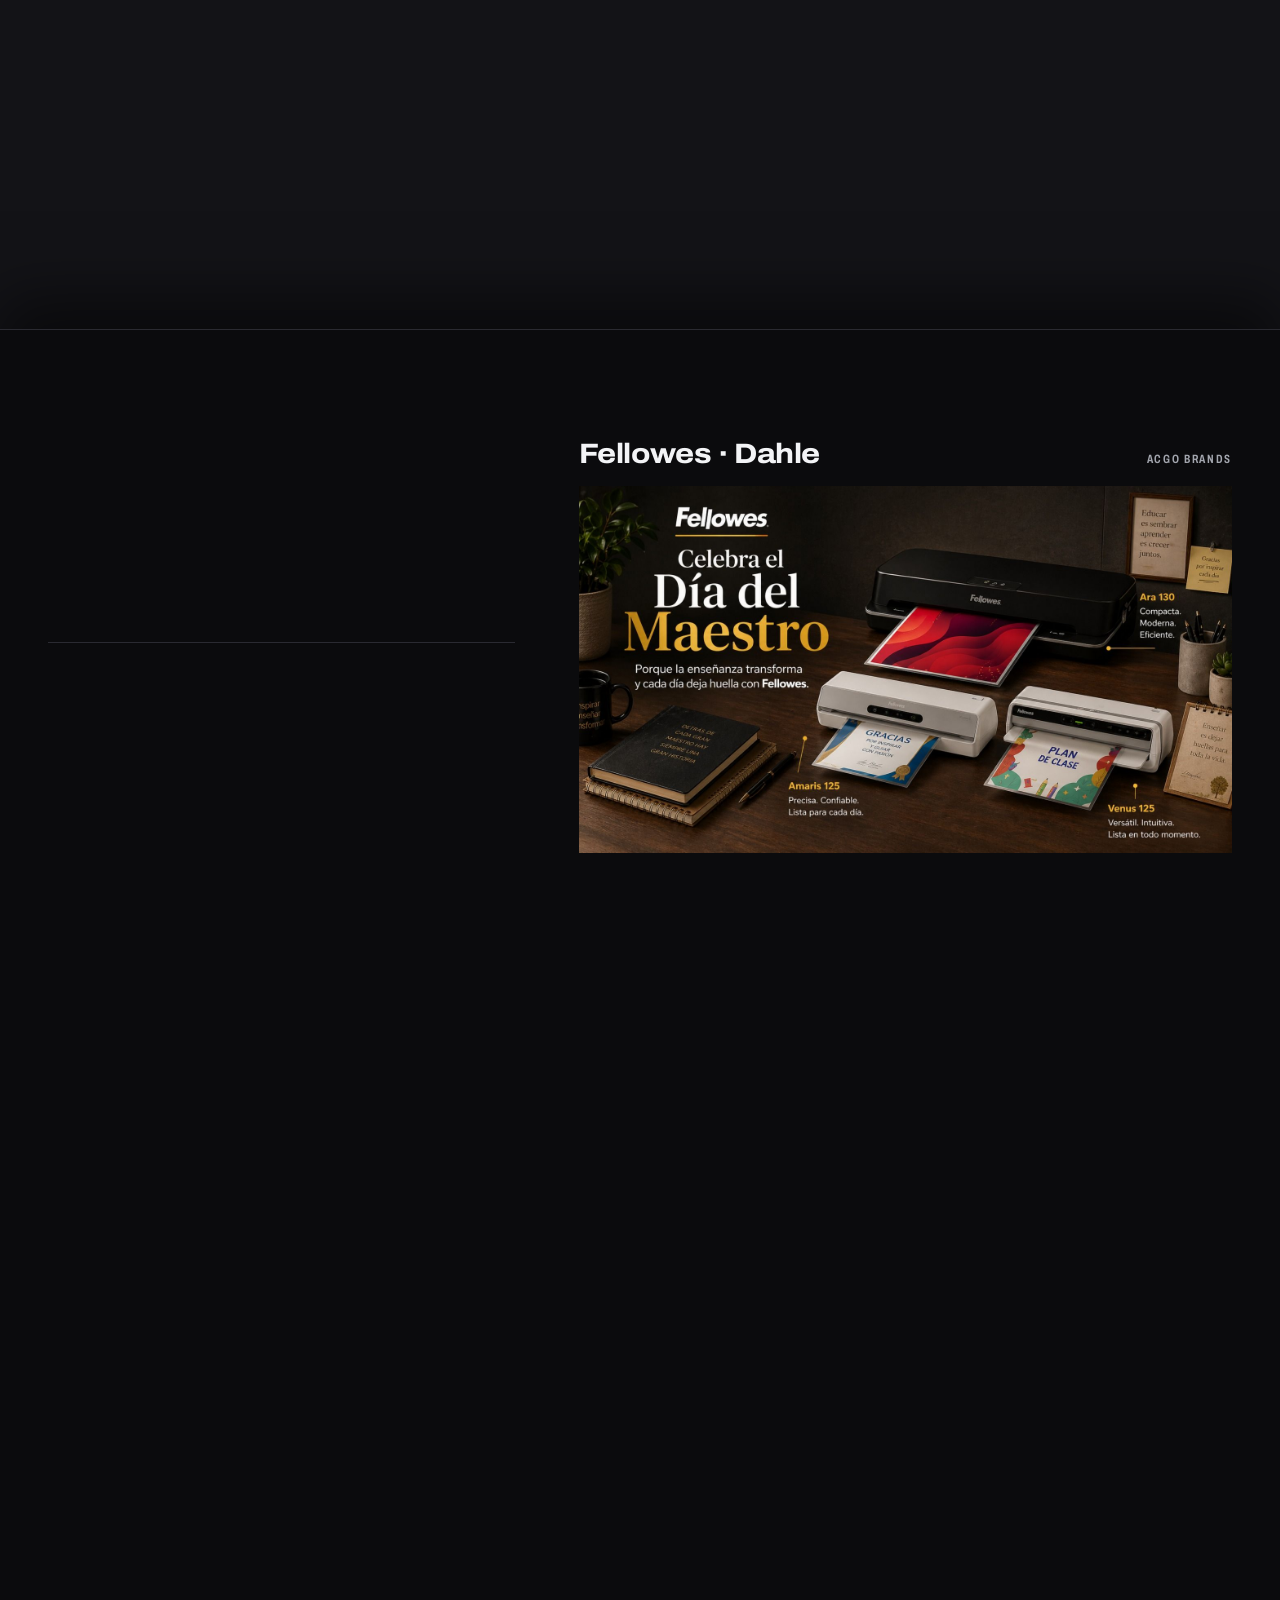
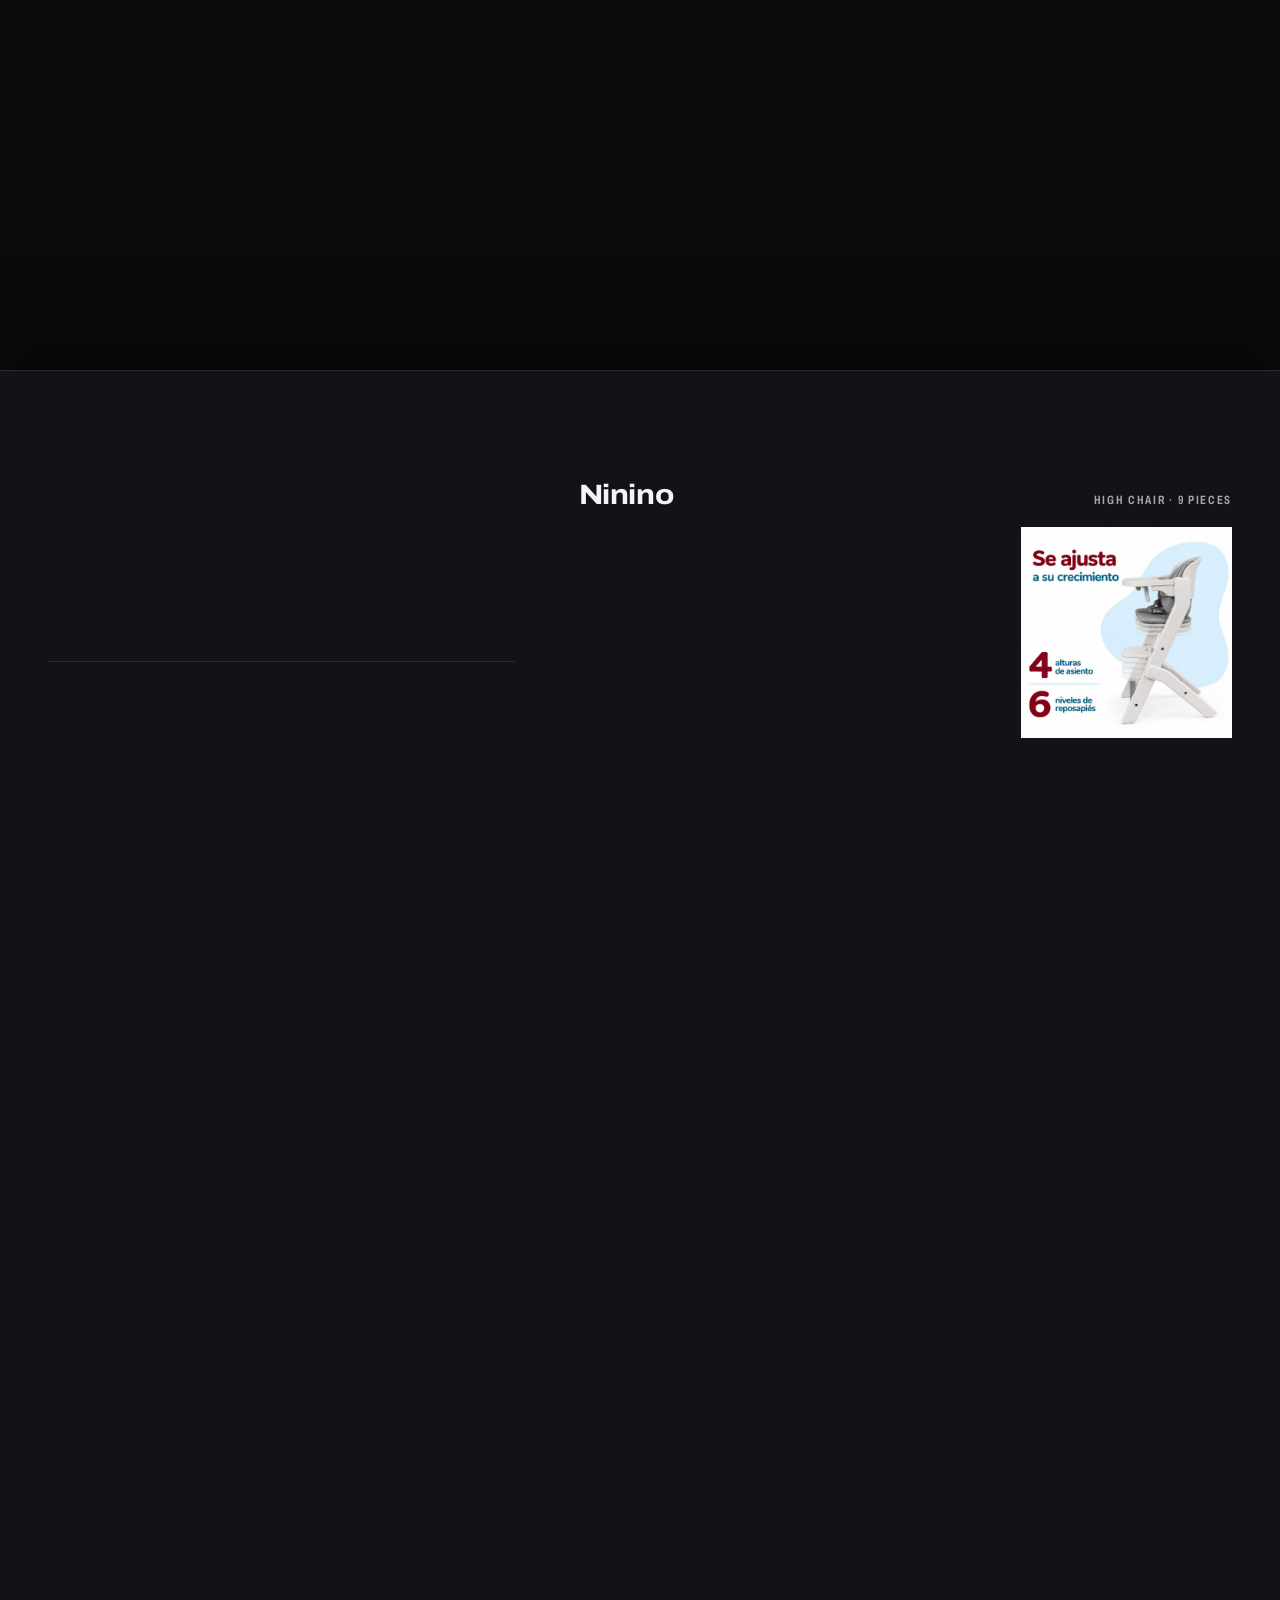
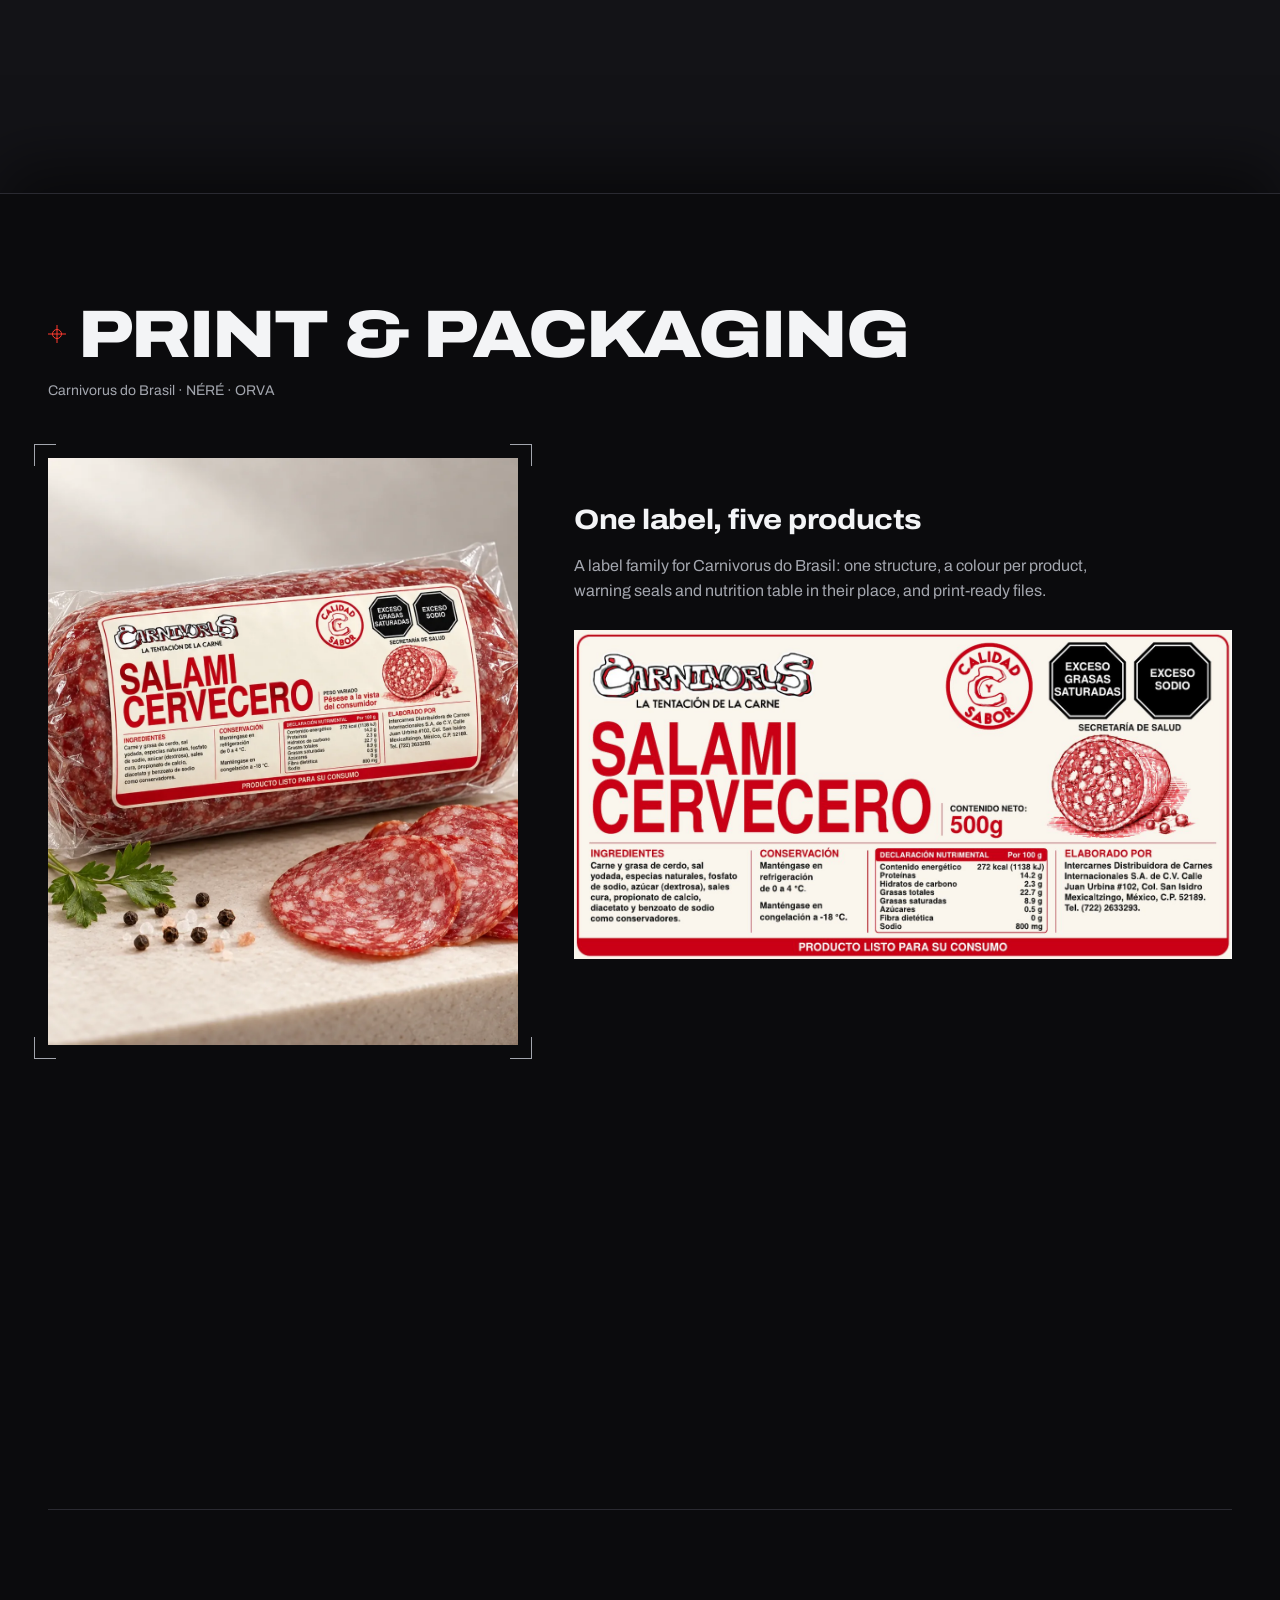
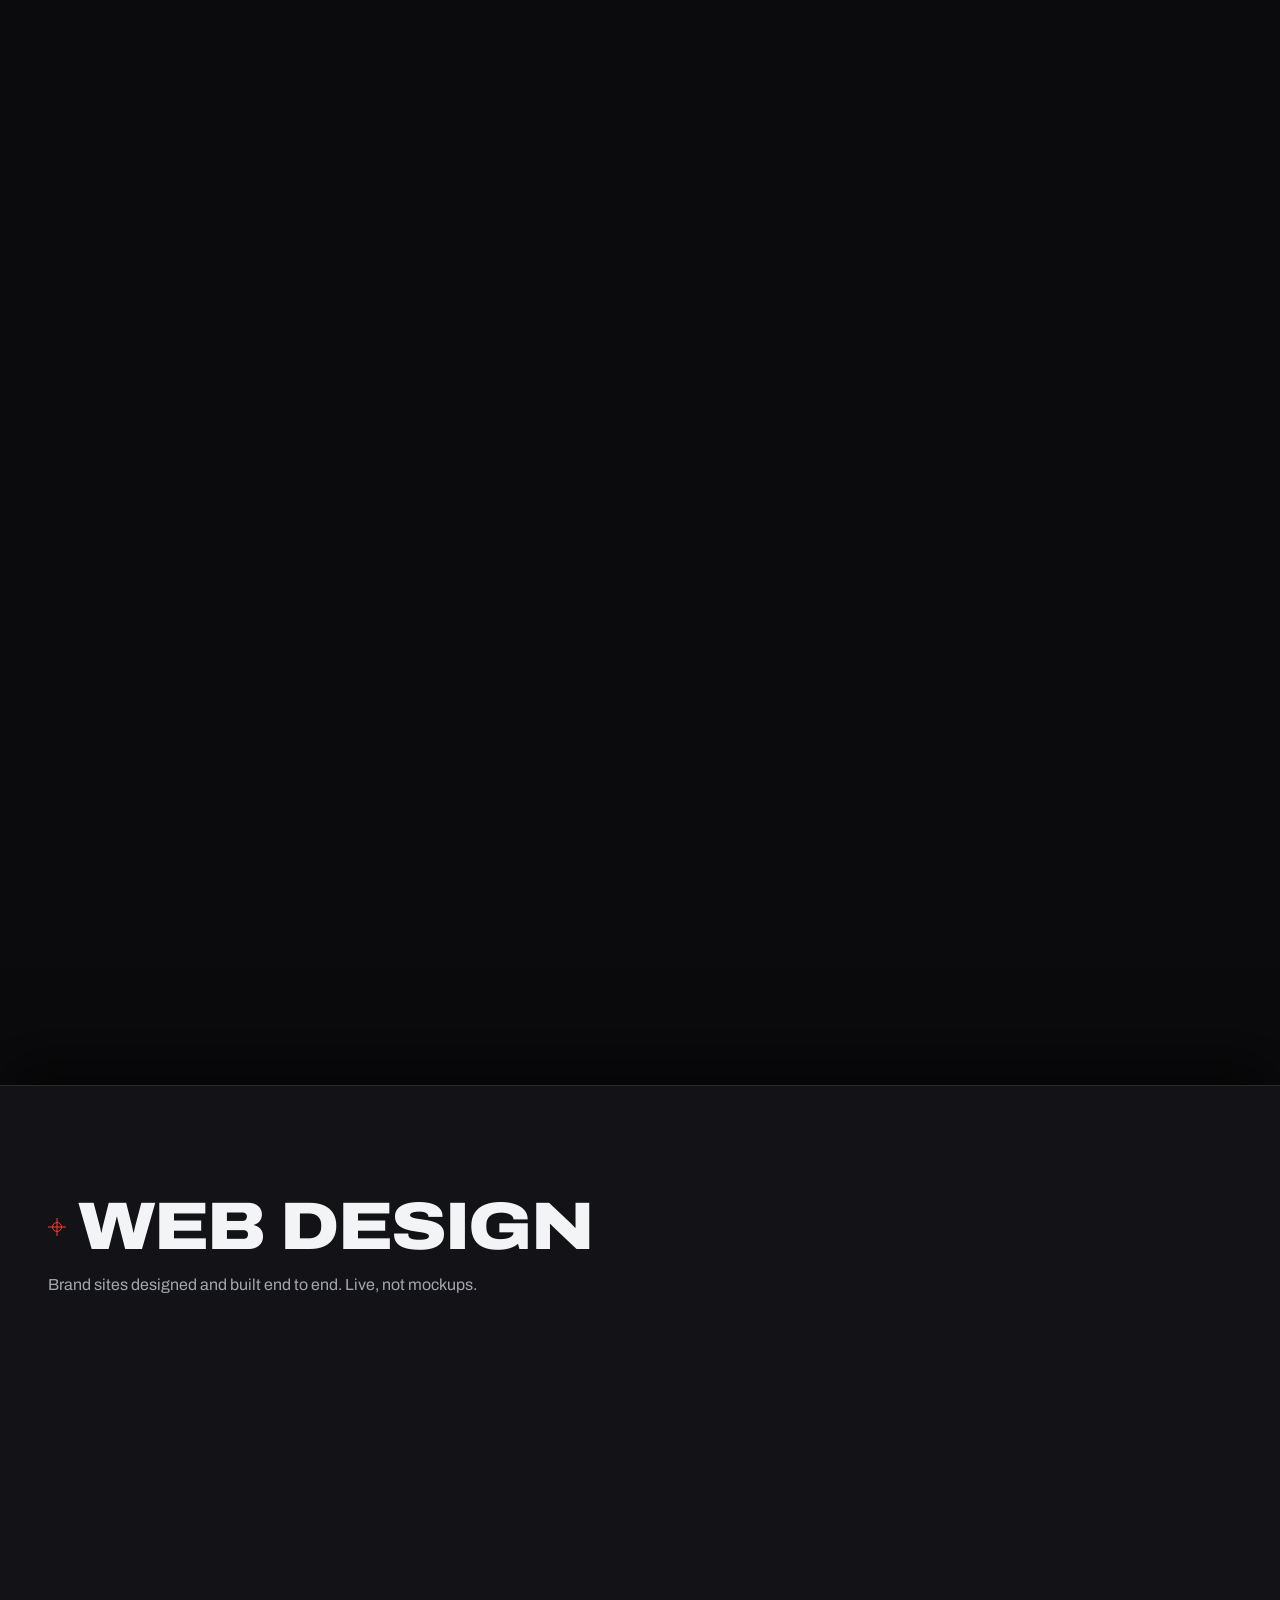
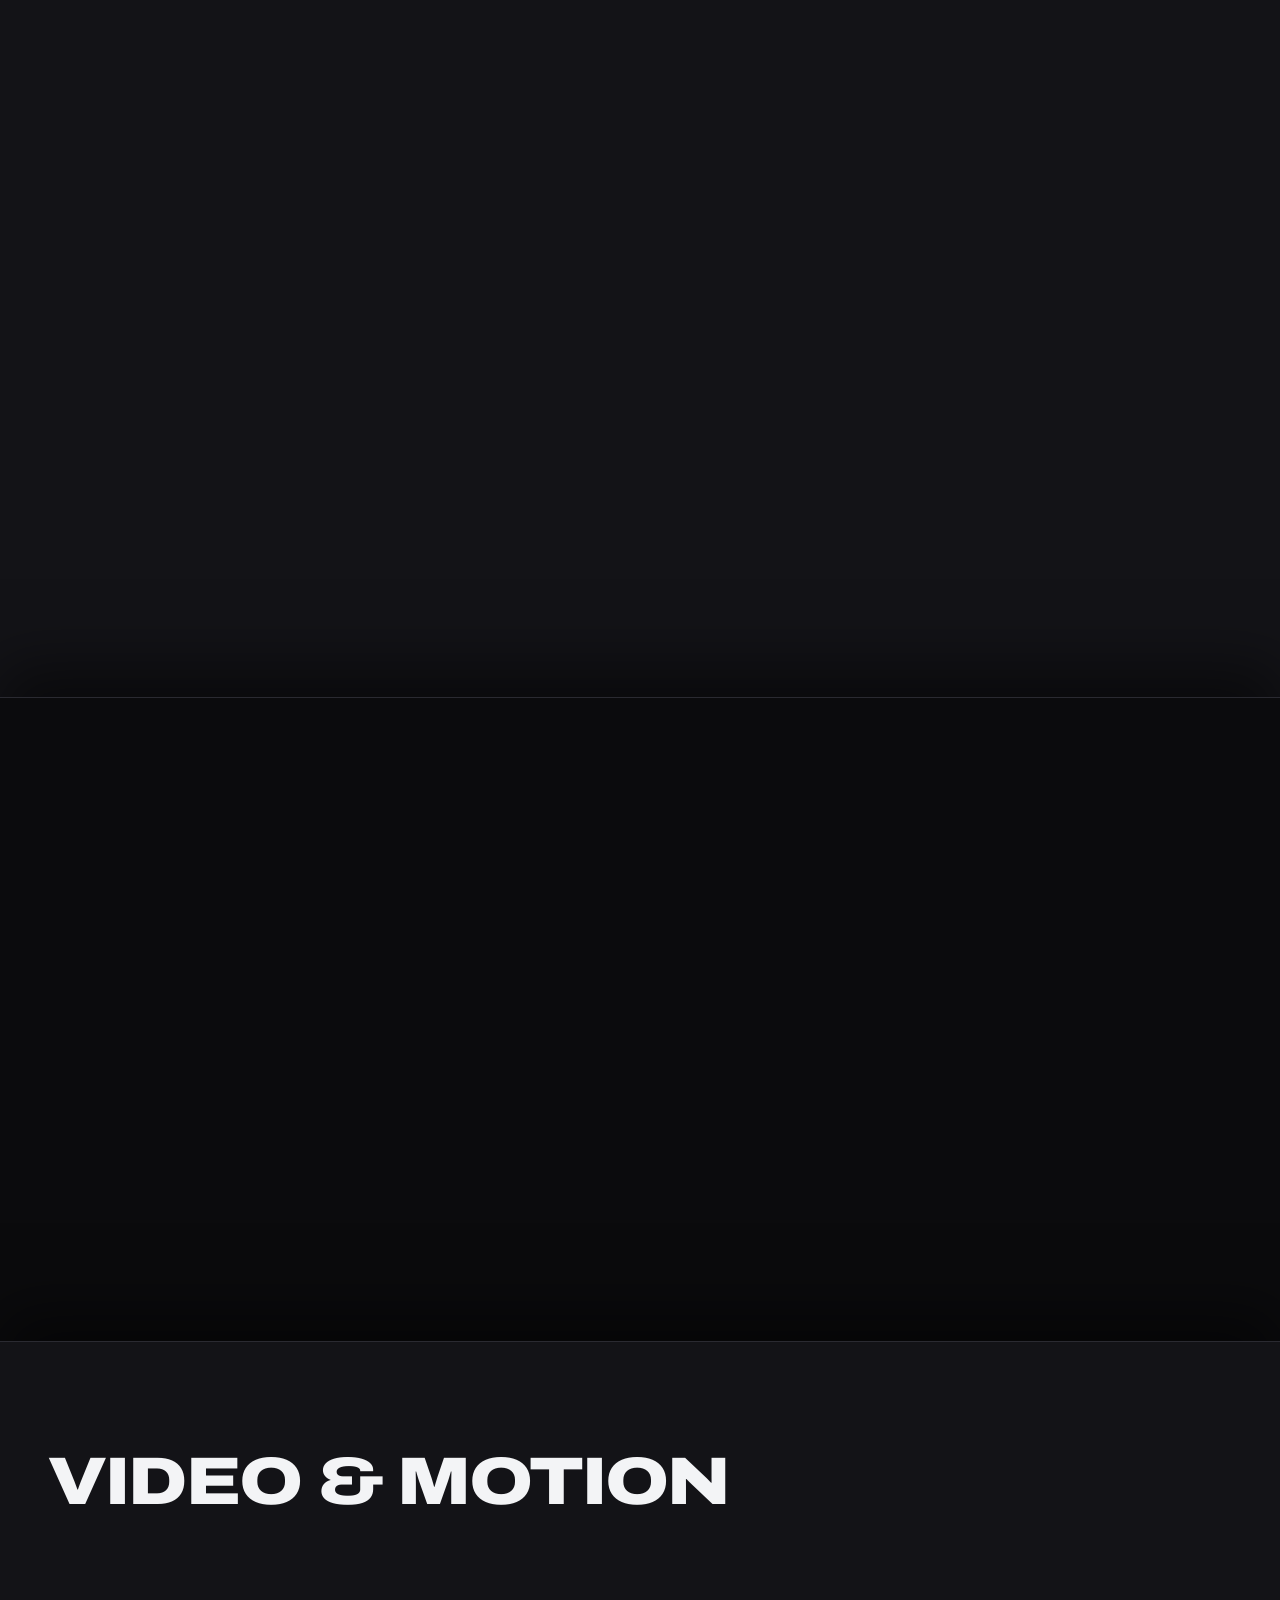
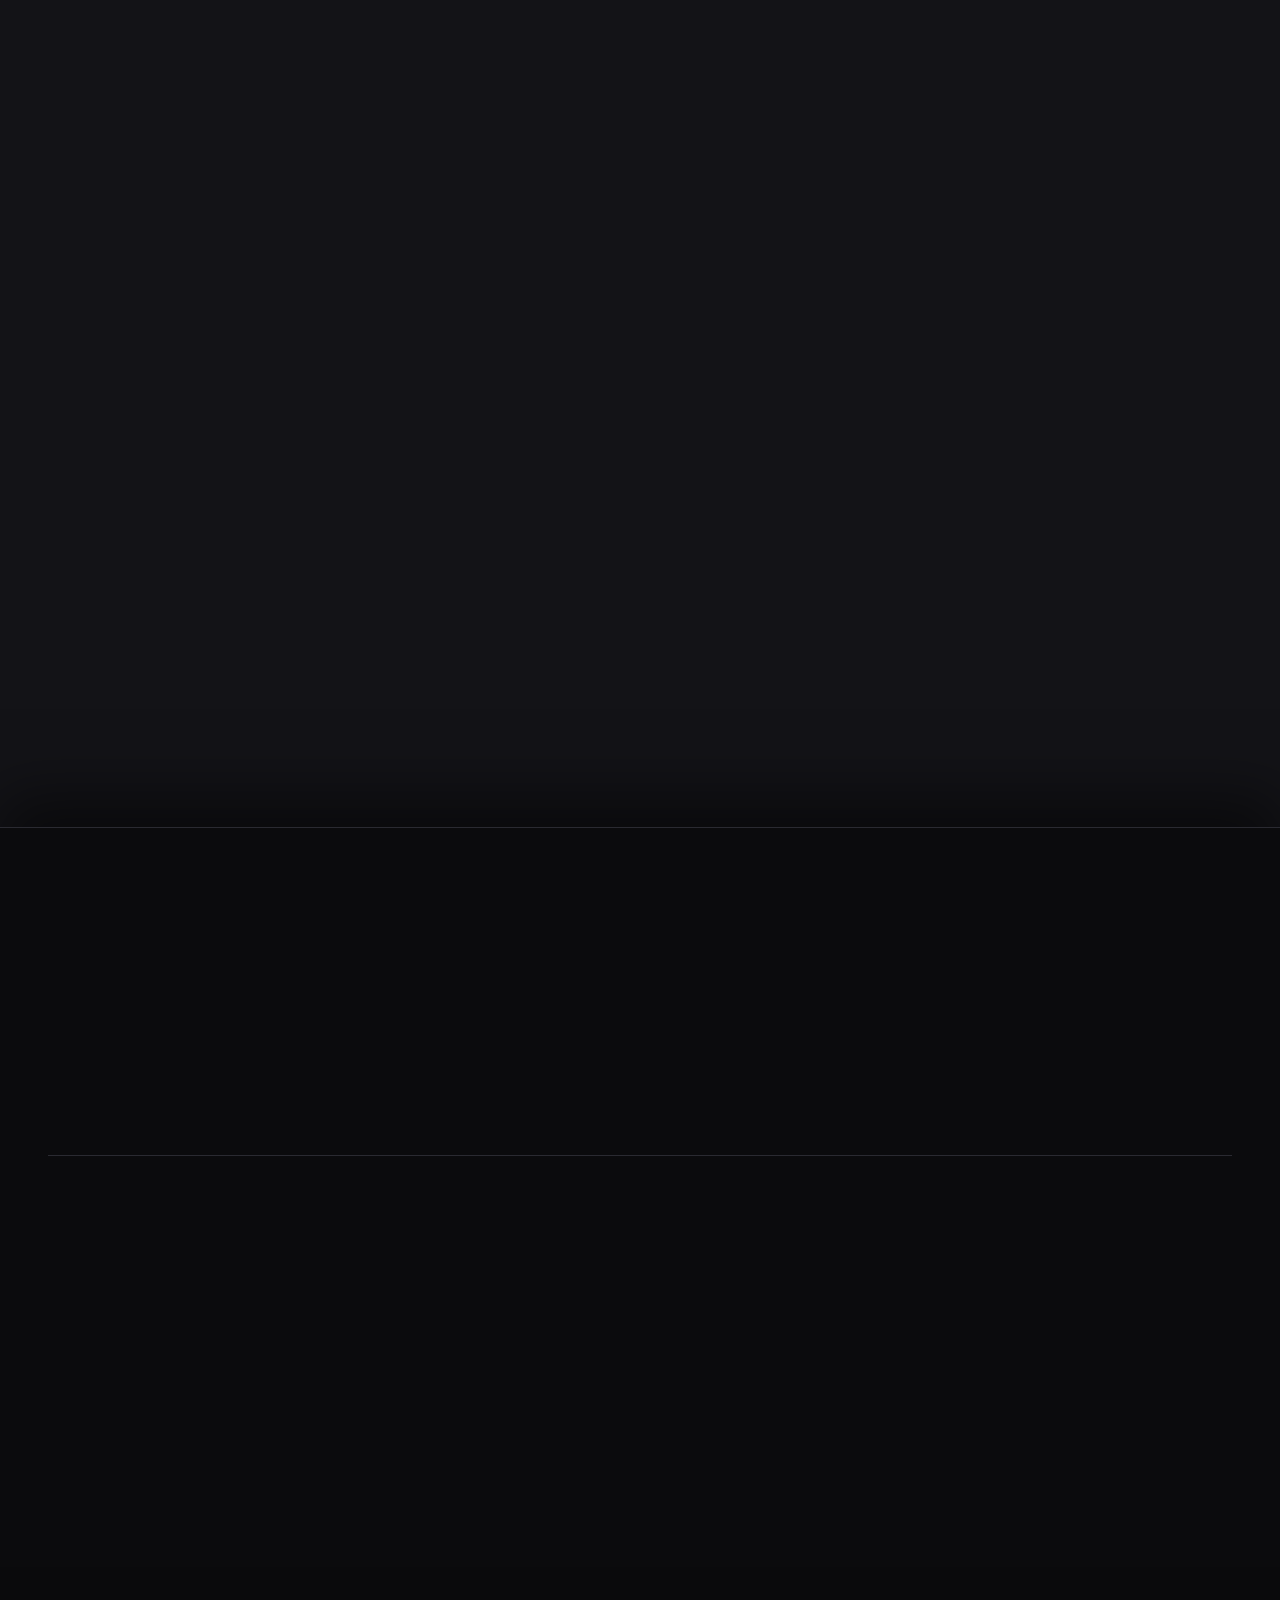
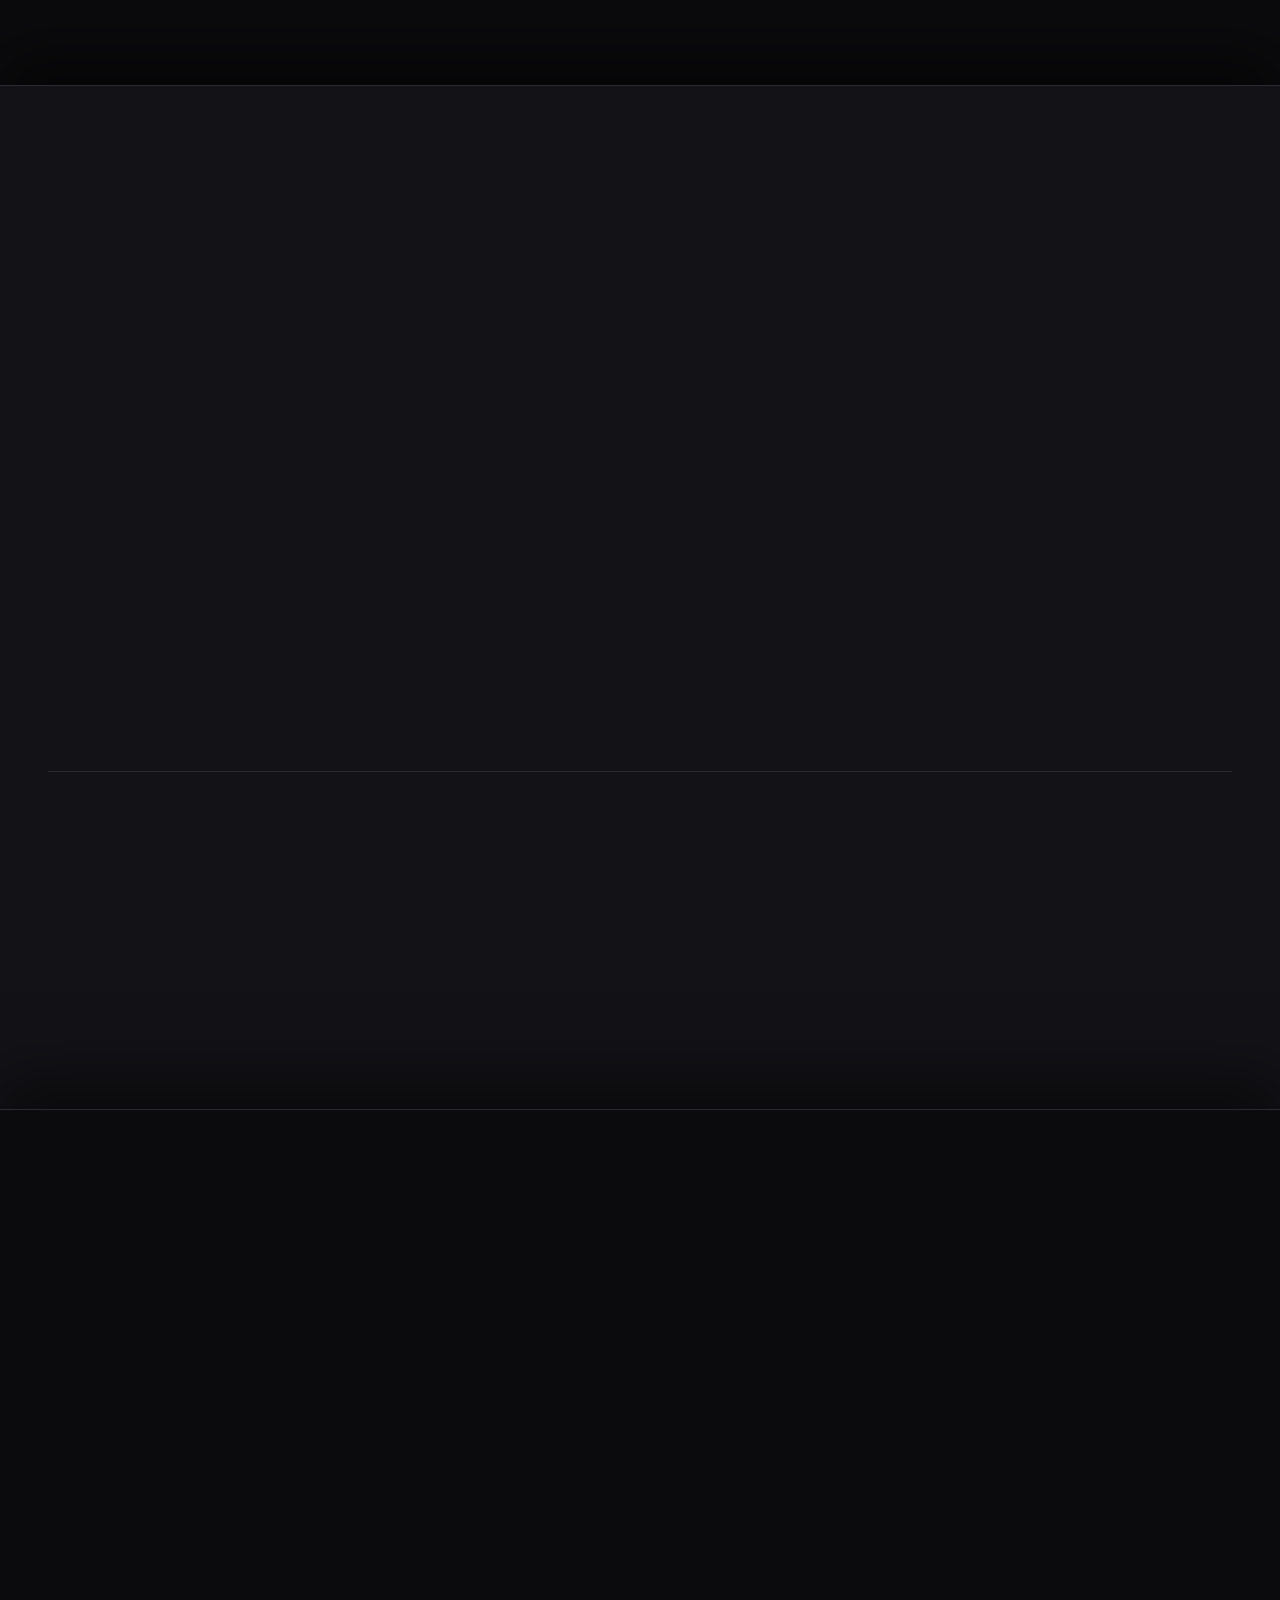
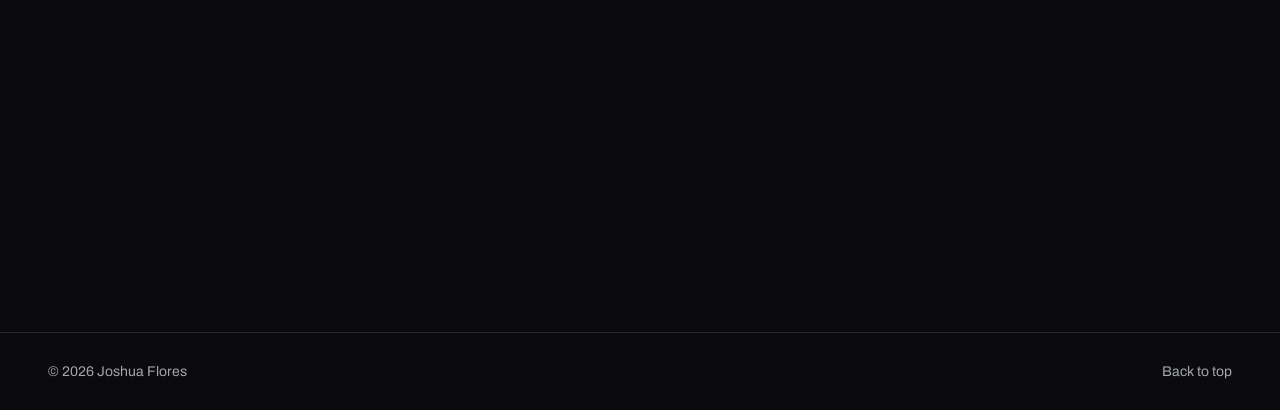
==== commit bf2909a4: "Fichas: sin arena en títulos, desenfoque al cubrirse; Contacto a pantalla completa - Fuera la arena " ====
--- a/index.html
+++ b/index.html
@@ -17,8 +17,8 @@
 <meta name="twitter:card" content="summary_large_image">
 <link rel="icon" href="favicon.svg" type="image/svg+xml">
 <link rel="preload" href="assets/fonts/archivo-var.woff2" as="font" type="font/woff2" crossorigin>
-<link rel="stylesheet" href="css/styles.css?v=20261006e">
-<link rel="stylesheet" href="css/reel.css?v=20261006e">
+<link rel="stylesheet" href="css/styles.css?v=20261006f">
+<link rel="stylesheet" href="css/reel.css?v=20261006f">
 <script>
   // Antes del primer pintado: activa las apariciones (solo opacidad si el sistema pide menos movimiento).
   (function () {
@@ -748,7 +748,7 @@
 
 <!-- ============ CONTACTO ============ -->
 <section class="contact" id="contacto" aria-labelledby="ctTitle">
-  <div class="wrap">
+  <div class="wrap contact__main">
     <h2 class="display contact__title" id="ctTitle" data-reveal data-en="Let's make<br>something big.">¿Hacemos<br>algo grande?</h2>
     <div class="contact__grid">
       <div style="display: grid; gap: 22px" data-reveal>
@@ -766,18 +766,18 @@
       </div>
     </div>
   </div>
+  <footer class="footer">
+    <div class="wrap footer__inner">
+      <span>© 2026 Joshua Flores</span>
+      <span style="display: flex; gap: 24px">
+        <a href="#trailer" data-en="Back to top">Volver arriba</a>
+      </span>
+    </div>
+  </footer>
 </section>
 
 </main>
 
-<footer class="footer">
-  <div class="wrap footer__inner">
-    <span>© 2026 Joshua Flores</span>
-    <span style="display: flex; gap: 24px">
-      <a href="#trailer" data-en="Back to top">Volver arriba</a>
-    </span>
-  </div>
-</footer>
 
 <!-- ============ LIGHTBOX ============ -->
 <div class="lb" id="lb" hidden role="dialog" aria-modal="true" aria-label="Visor de imágenes" data-en-aria-label="Image viewer" data-lenis-prevent>
@@ -795,15 +795,15 @@
   </div>
 </div>
 
-<script src="js/gsap.min.js?v=20261006e" defer></script>
-<script src="js/ScrollTrigger.min.js?v=20261006e" defer></script>
-<script src="js/SplitText.min.js?v=20261006e" defer></script>
-<script src="js/ScrambleTextPlugin.min.js?v=20261006e" defer></script>
-<script src="js/MorphSVGPlugin.min.js?v=20261006e" defer></script>
-<script src="js/DrawSVGPlugin.min.js?v=20261006e" defer></script>
-<script src="js/CustomEase.min.js?v=20261006e" defer></script>
-<script src="js/lenis.min.js?v=20261006e" defer></script>
-<script src="js/reel.js?v=20261006e" defer></script>
-<script src="js/main.js?v=20261006e" defer></script>
+<script src="js/gsap.min.js?v=20261006f" defer></script>
+<script src="js/ScrollTrigger.min.js?v=20261006f" defer></script>
+<script src="js/SplitText.min.js?v=20261006f" defer></script>
+<script src="js/ScrambleTextPlugin.min.js?v=20261006f" defer></script>
+<script src="js/MorphSVGPlugin.min.js?v=20261006f" defer></script>
+<script src="js/DrawSVGPlugin.min.js?v=20261006f" defer></script>
+<script src="js/CustomEase.min.js?v=20261006f" defer></script>
+<script src="js/lenis.min.js?v=20261006f" defer></script>
+<script src="js/reel.js?v=20261006f" defer></script>
+<script src="js/main.js?v=20261006f" defer></script>
 </body>
 </html>
--- a/css/styles.css
+++ b/css/styles.css
@@ -494,16 +494,18 @@
 .profile dd { color: var(--text-2); font-size: var(--fs-sm); }
 @media (min-width: 900px) { .profile { grid-template-columns: 6fr 3fr 3fr; gap: 48px; } }
 
-/* Contacto: título según el alto de la pantalla, la sección completa cabe en una vista */
-.contact { padding-block: clamp(48px, 9vh, 104px) clamp(32px, 5vh, 56px); }
-.contact__title { font-size: 12.5vw; }
-.contact__grid { display: grid; gap: 22px; margin-top: clamp(24px, 5vh, 56px); }
+/* Contacto: ocupa todo el alto de la pantalla (no se asoma Experiencia); el pie queda abajo */
+.contact { min-height: 100svh; display: flex; flex-direction: column; padding-top: calc(var(--nav-h) + clamp(16px, 4vh, 48px)); }
+.contact__main { flex: 1; display: flex; flex-direction: column; justify-content: center; padding-bottom: clamp(28px, 6vh, 72px); }
+.contact__title { font-size: 11vw; }
+.contact__grid { display: grid; gap: 22px; margin-top: clamp(24px, 6vh, 72px); }
 .mail { display: inline-flex; align-items: center; gap: 12px; flex-wrap: wrap; }
 .mail a { font-size: clamp(1.15rem, 2.3vw, 2.1rem); font-stretch: 112%; font-weight: 750; letter-spacing: -.02em; word-break: break-all; }
 .copy-btn { display: inline-flex; align-items: center; gap: 8px; min-height: 40px; padding: 0 12px; border: 1px solid var(--line); font-size: var(--fs-sm); }
 .copy-btn:hover { border-color: var(--text); }
 .contact__actions { display: flex; flex-wrap: wrap; gap: 10px; }
 .contact__note { color: var(--text-2); display: flex; align-items: center; gap: 10px; }
+.contact .footer { margin-top: auto; }
 @media (min-width: 900px) {
   .contact__title { font-size: min(7.4vw, 14.5vh, 6.6rem); }
   .contact__grid { grid-template-columns: 1fr auto; align-items: end; }
@@ -788,12 +790,10 @@
 .stack-on main > .is-card { position: sticky; z-index: var(--zi, 1); }
 .stack-on main > .is-card:not(.band--alt):not(.trailer) { background: var(--bg); }
 .stack-on main > .is-card + .is-card { box-shadow: 0 -1px 0 var(--line), 0 -30px 60px rgba(0, 0, 0, .5); }
-.card-shade { position: absolute; left: 0; right: 0; bottom: 0; height: min(100%, 100vh); background: #040405; opacity: 0; pointer-events: none; z-index: 60; will-change: opacity; }
+.card-shade { position: absolute; left: 0; right: 0; bottom: 0; height: min(100%, 100vh); background: rgba(4, 4, 5, .55); -webkit-backdrop-filter: blur(14px); backdrop-filter: blur(14px); opacity: 0; pointer-events: none; z-index: 60; will-change: opacity; }
 @media (max-width: 899px) {
   .stack-on main > .is-card + .is-card { box-shadow: 0 -1px 0 var(--line), 0 -14px 28px rgba(0, 0, 0, .45); }
 }
 .stack-on main > .is-card.is-covered { visibility: hidden; }
 
-/* Capa de arena para los títulos (encima de las fichas, debajo del menú) */
-.sand-fx { position: fixed; inset: 0; width: 100%; height: 100%; z-index: 90; pointer-events: none; visibility: hidden; }
 .stack-on .trailer .showreel { will-change: filter; }
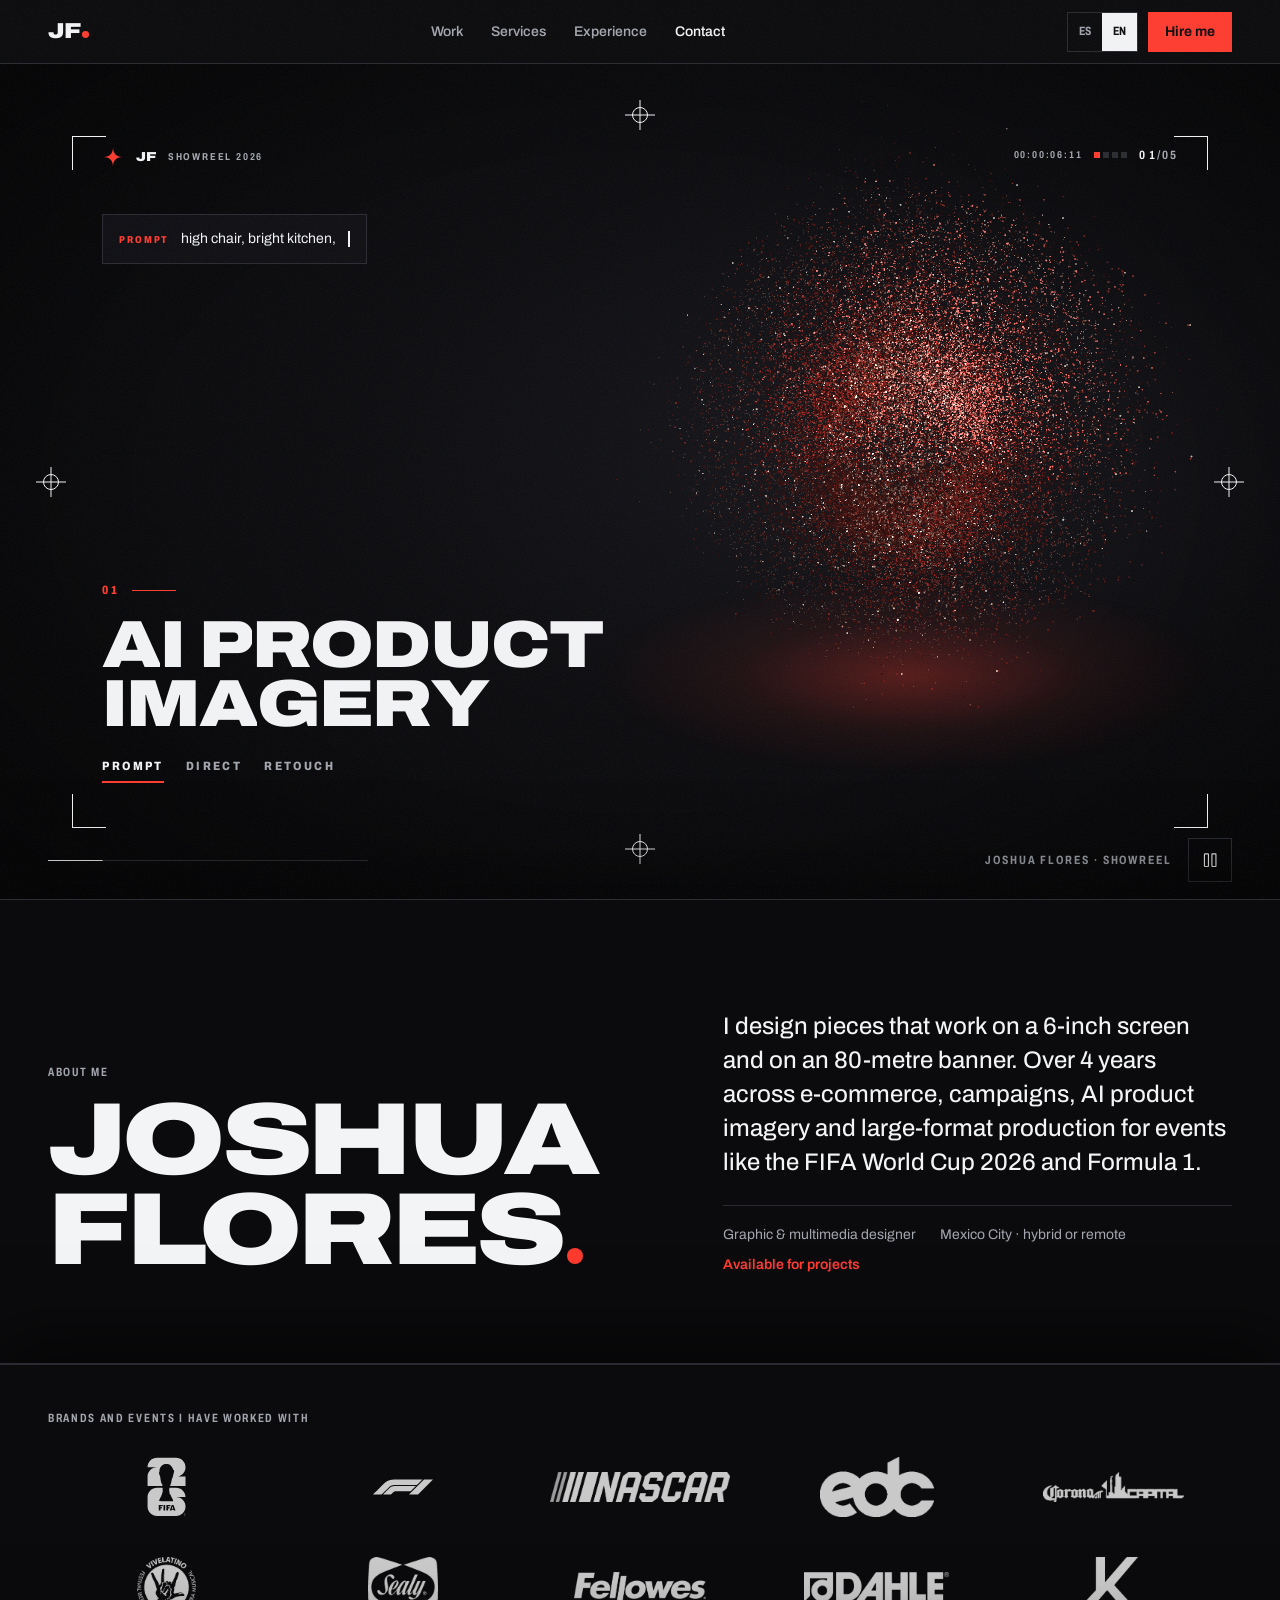
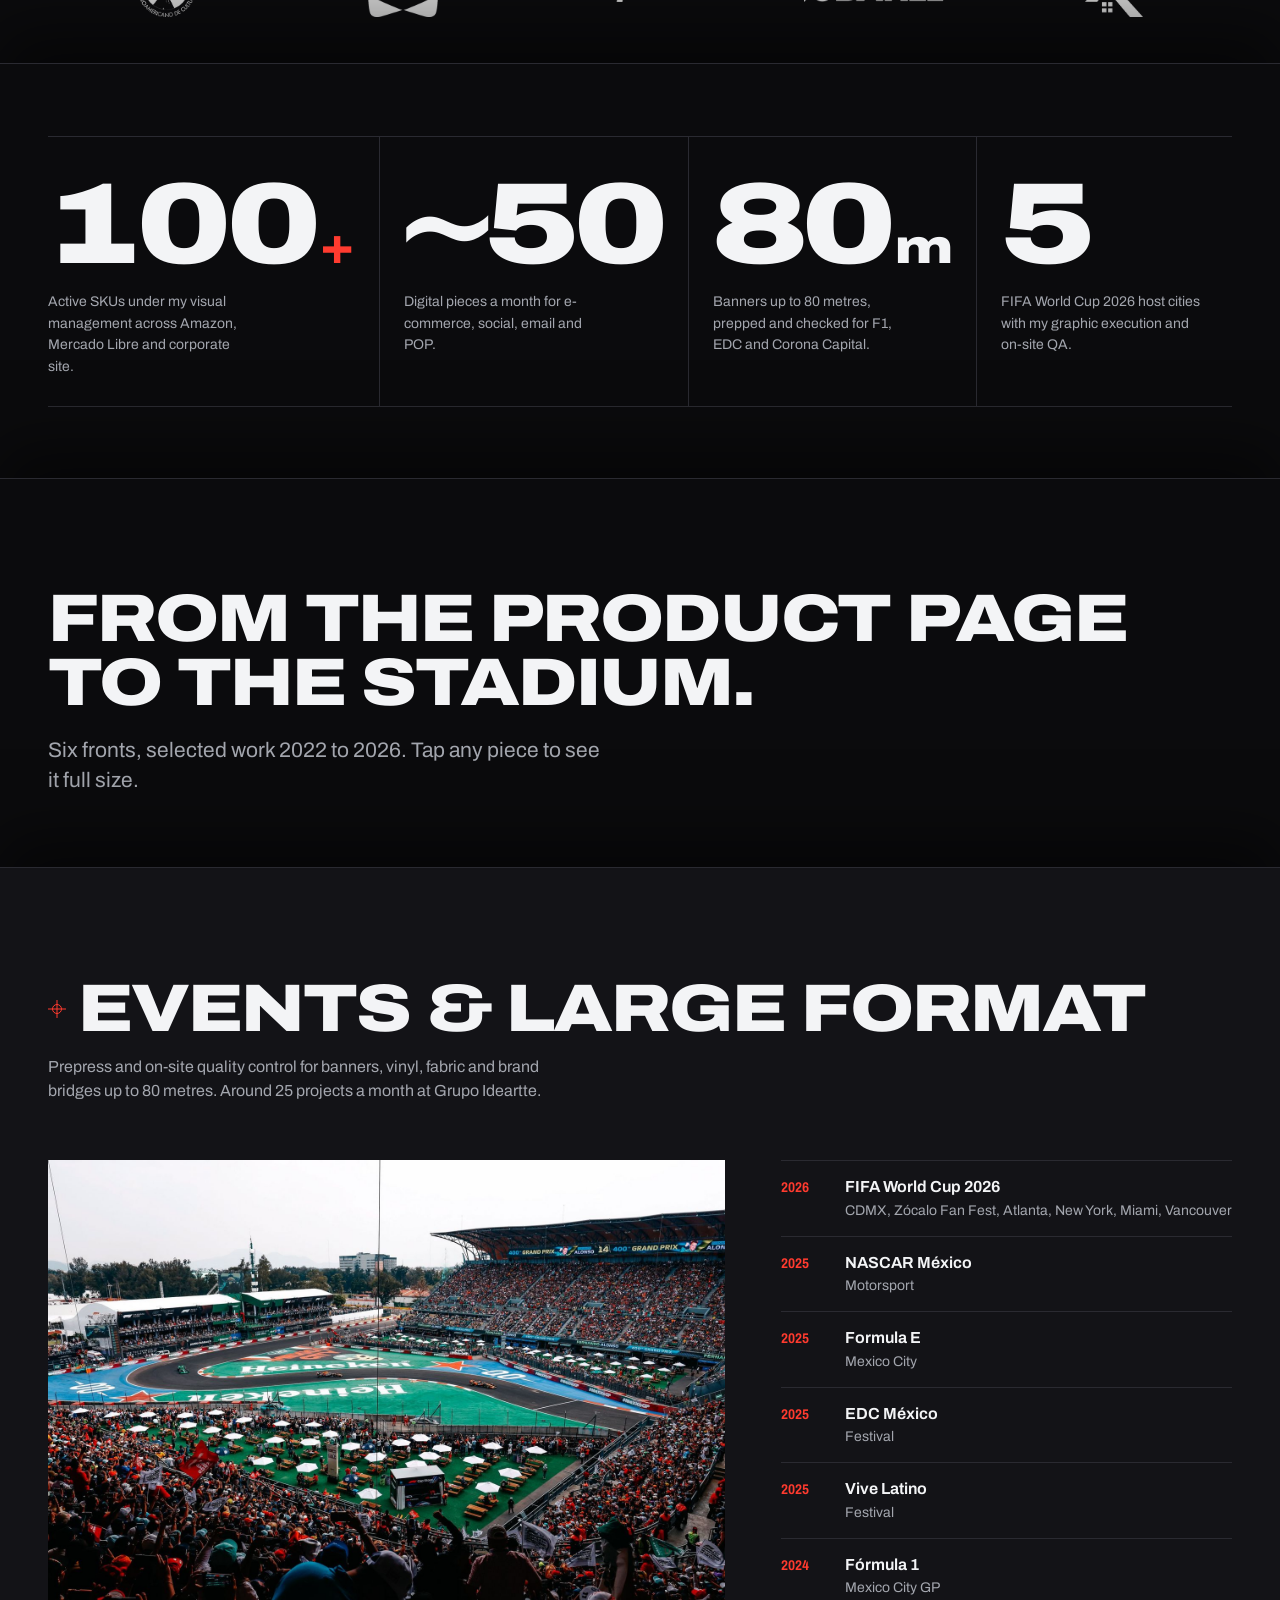
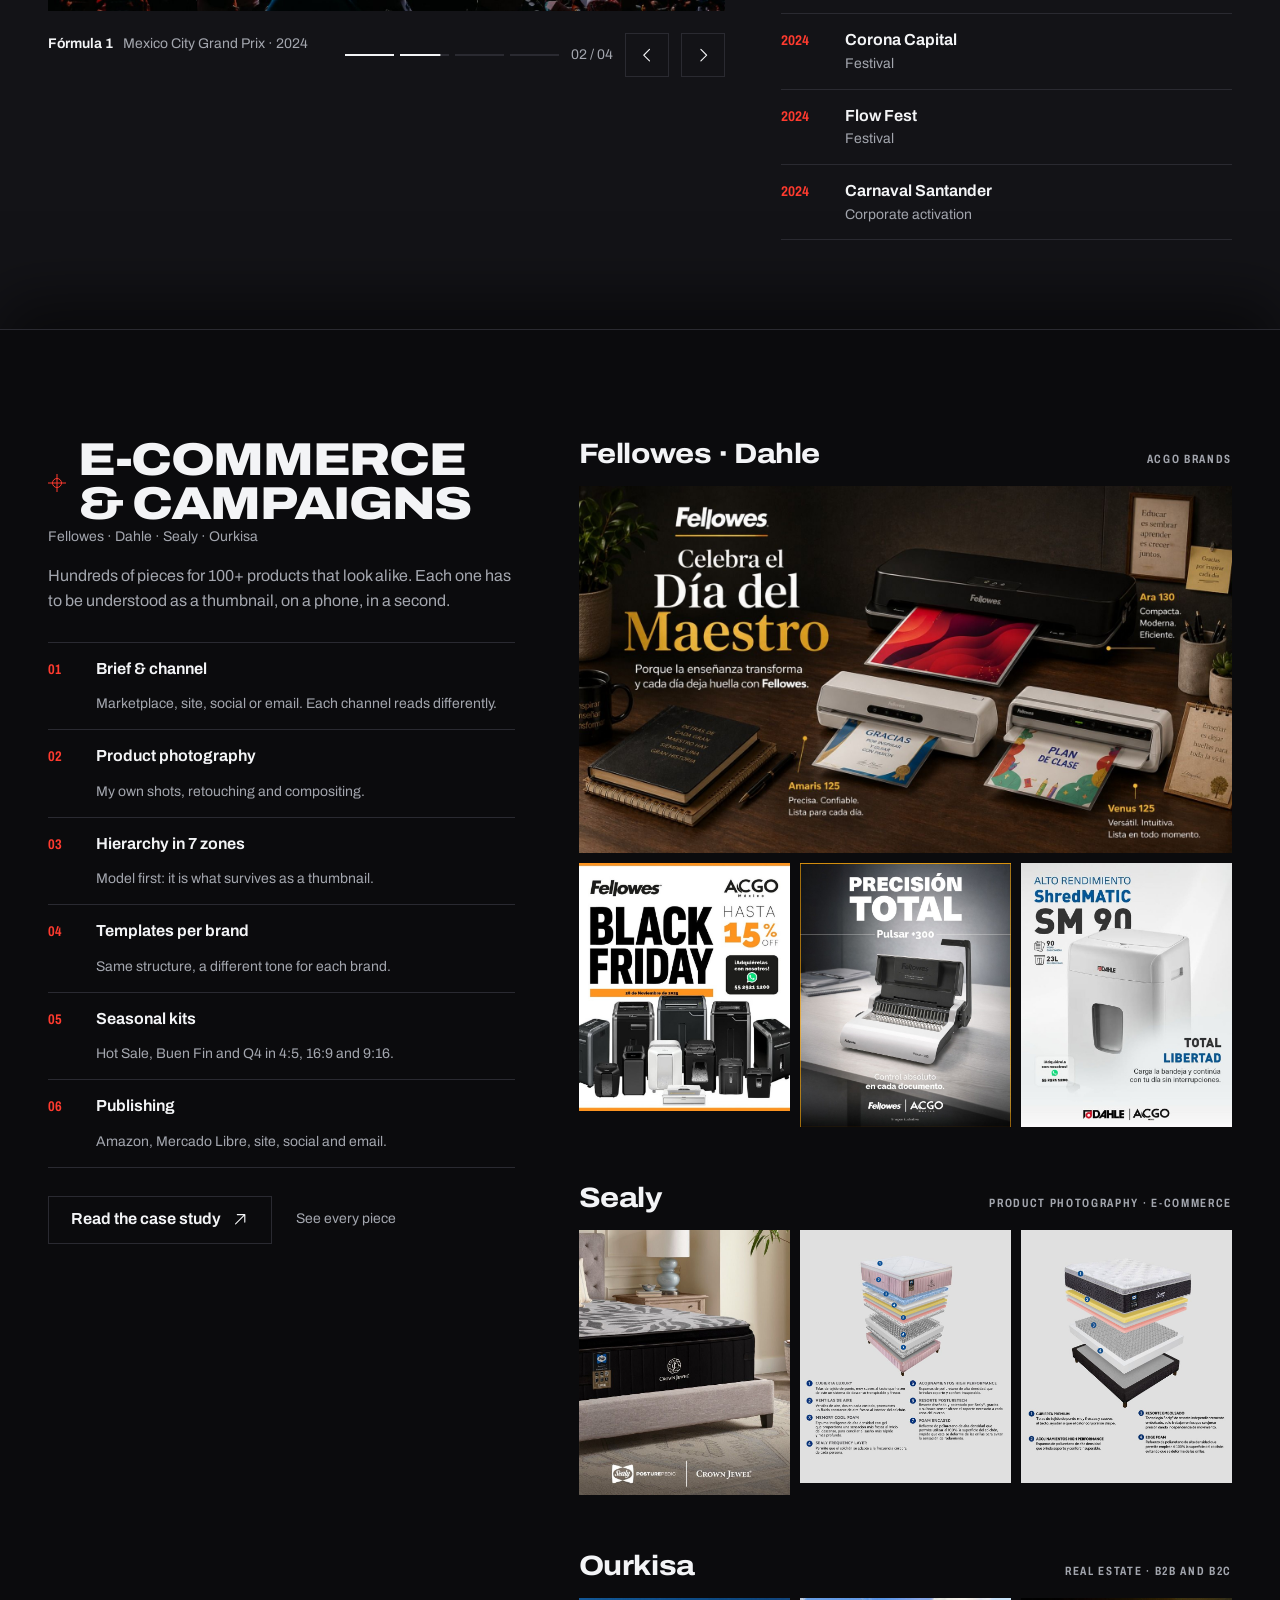
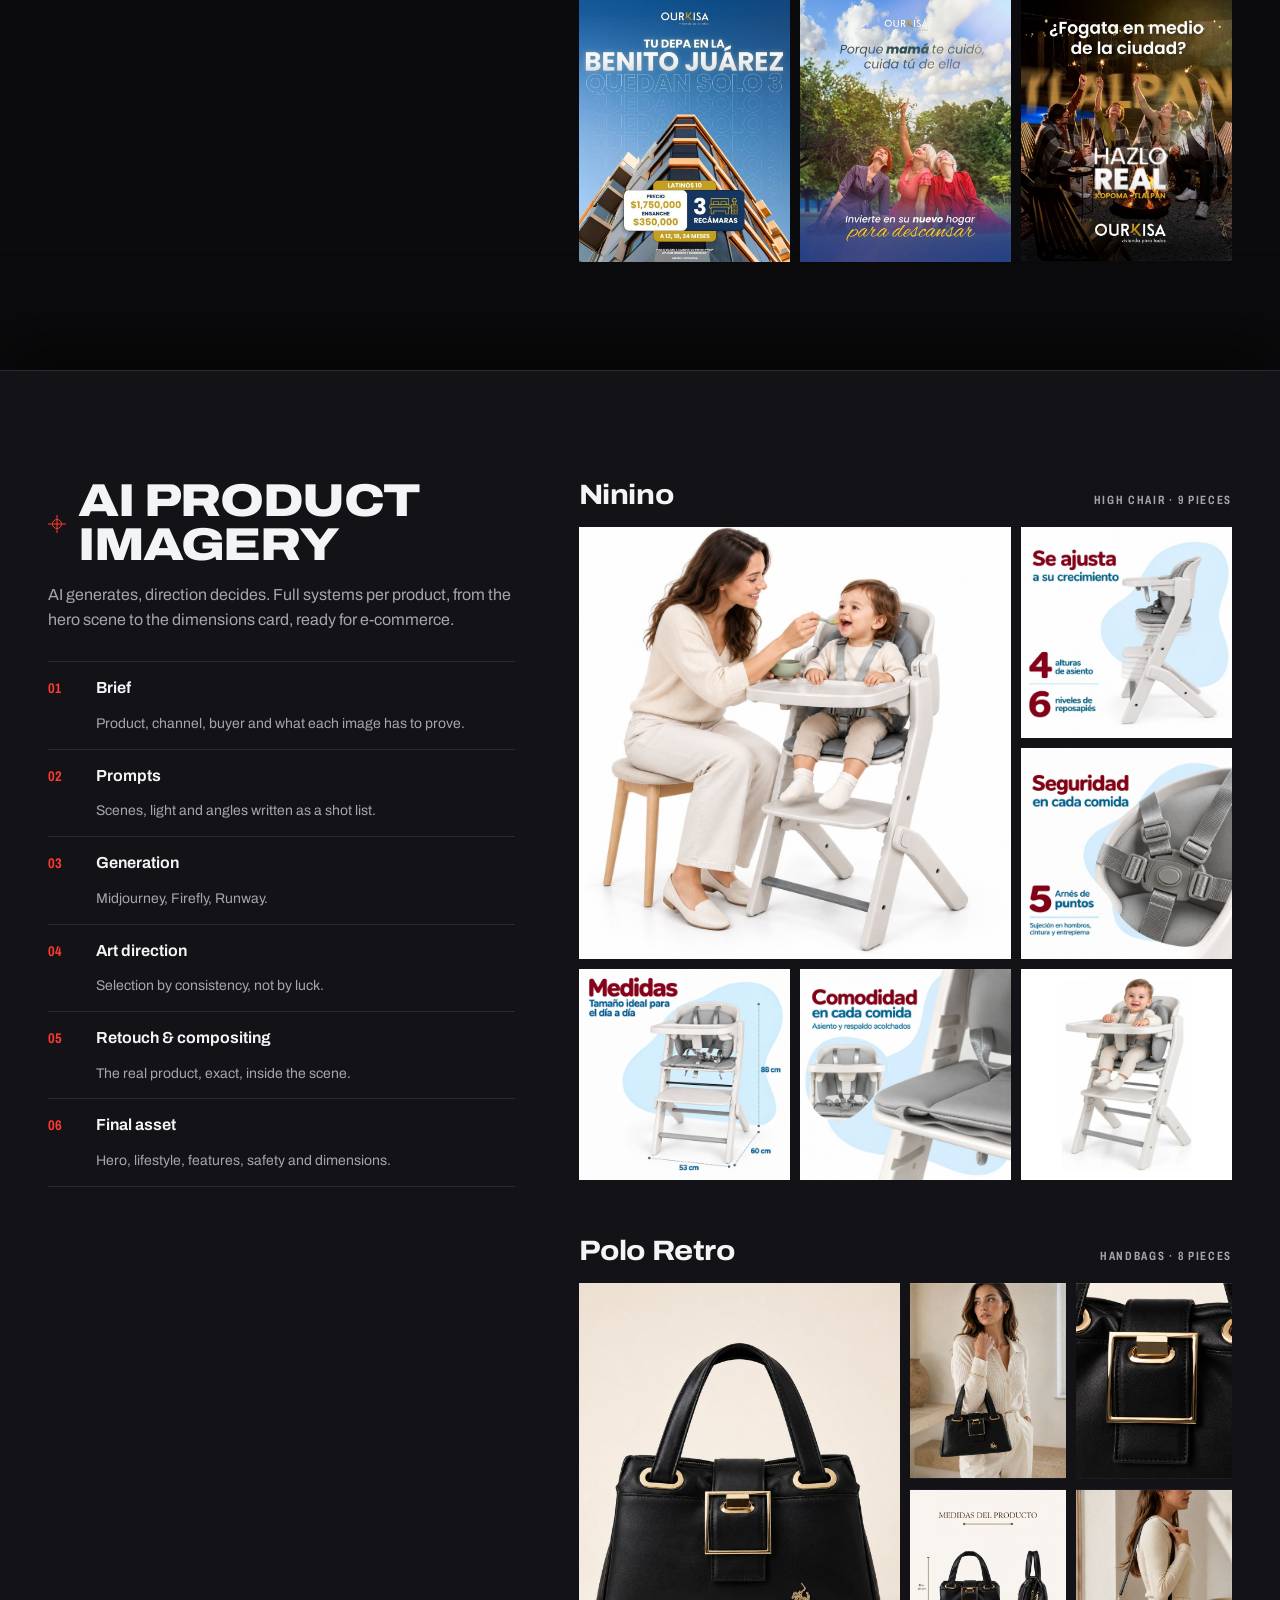
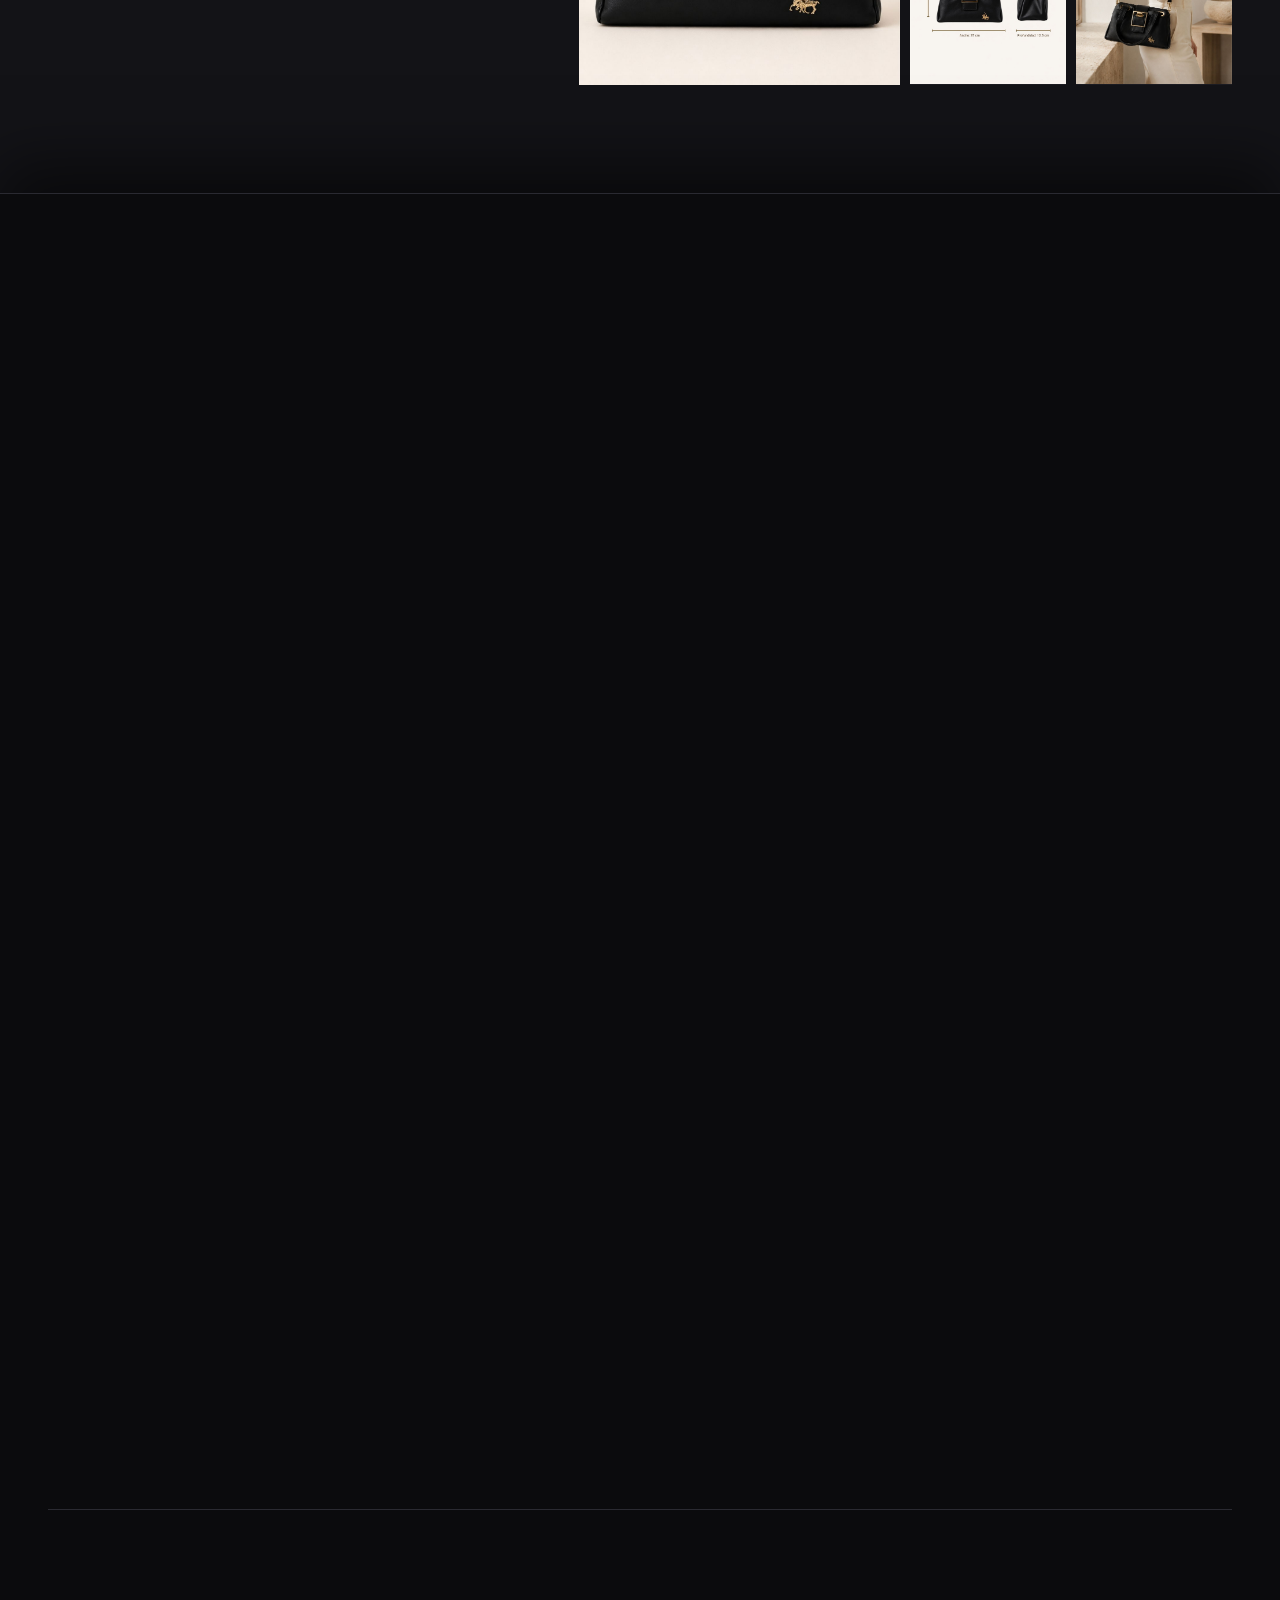
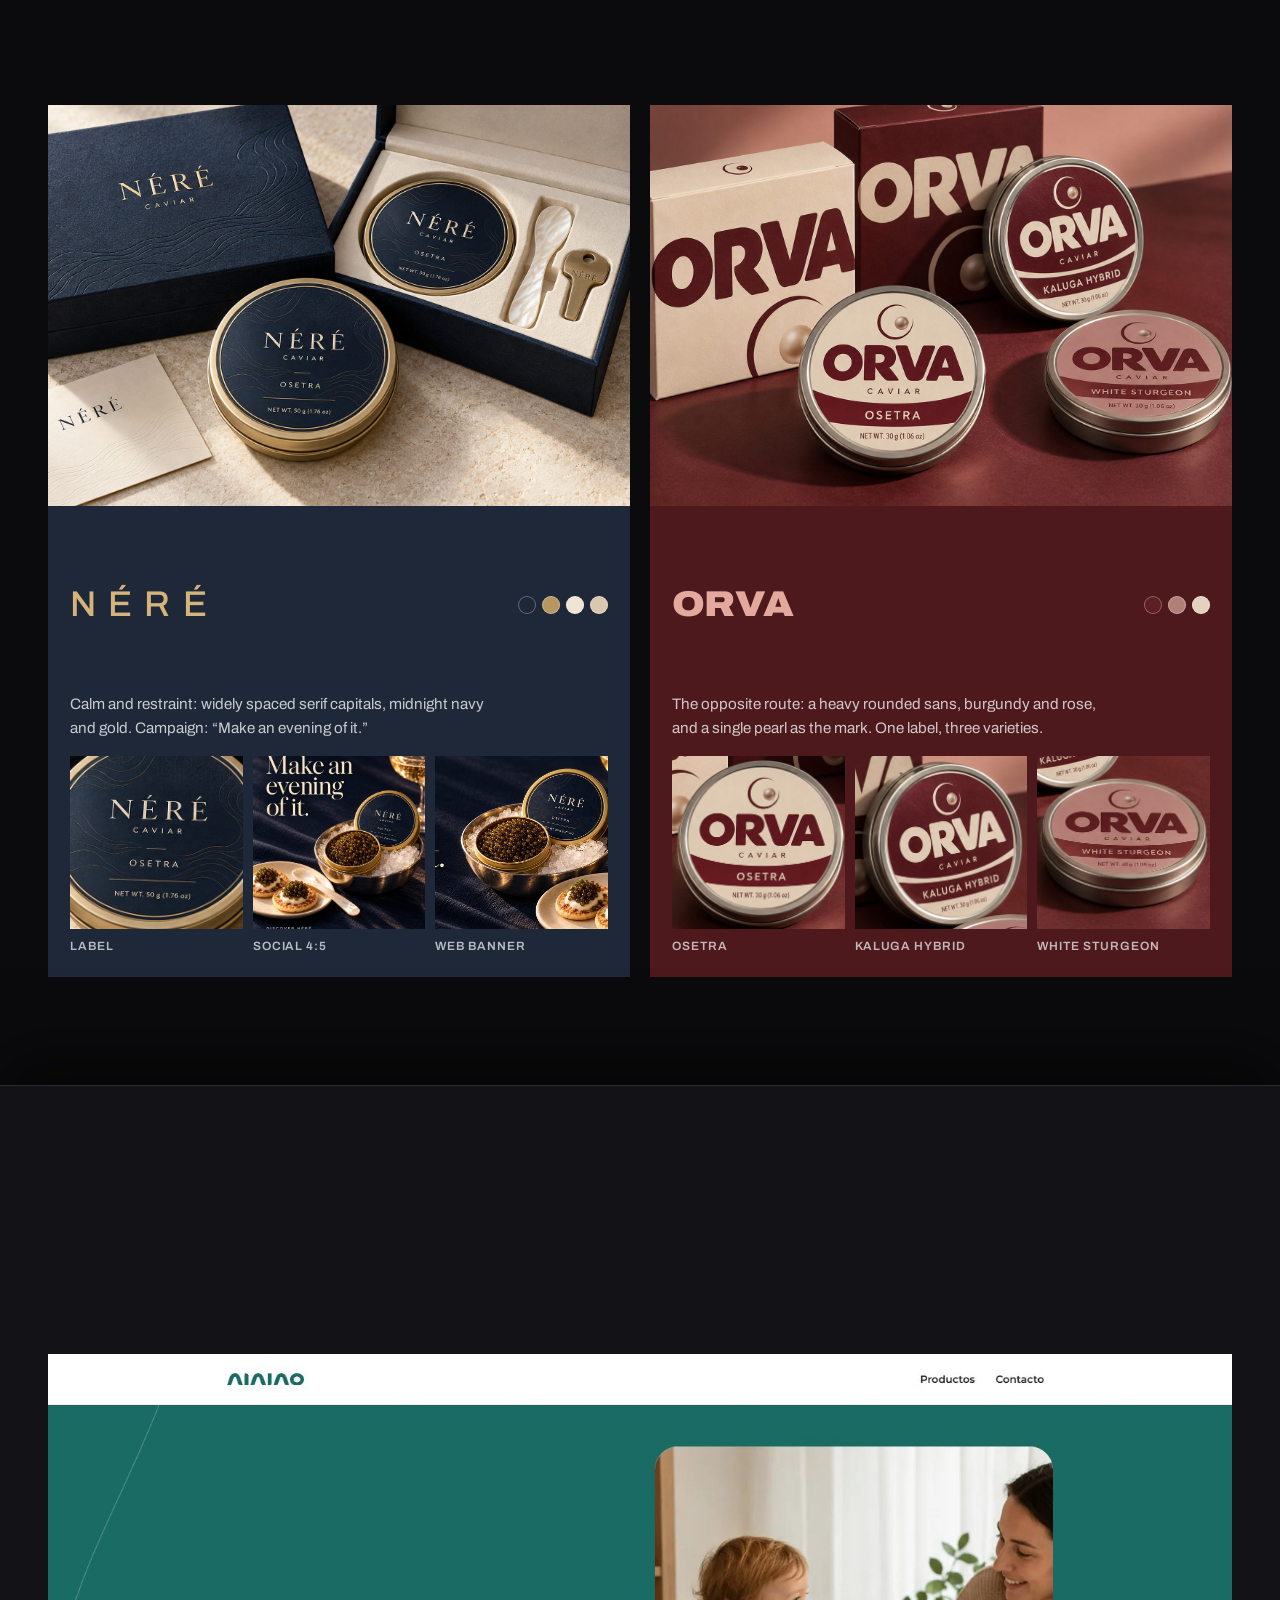
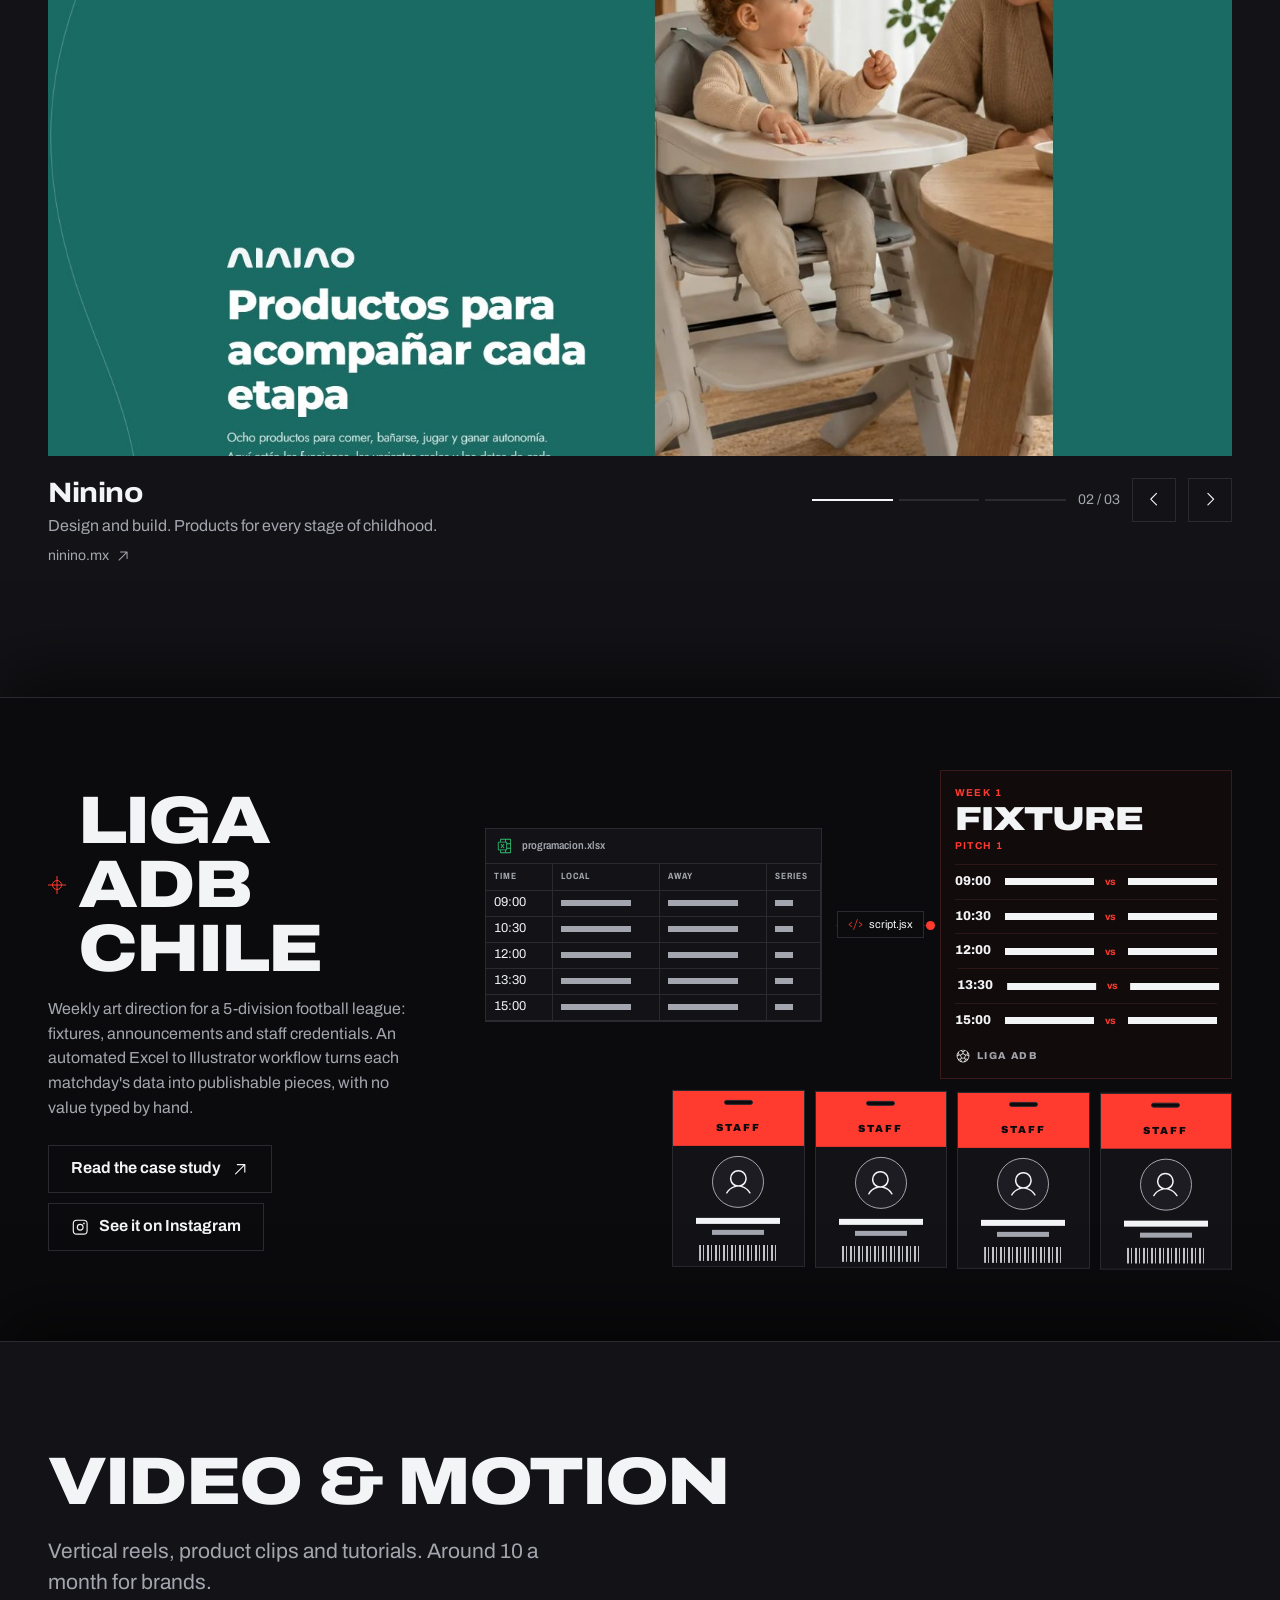
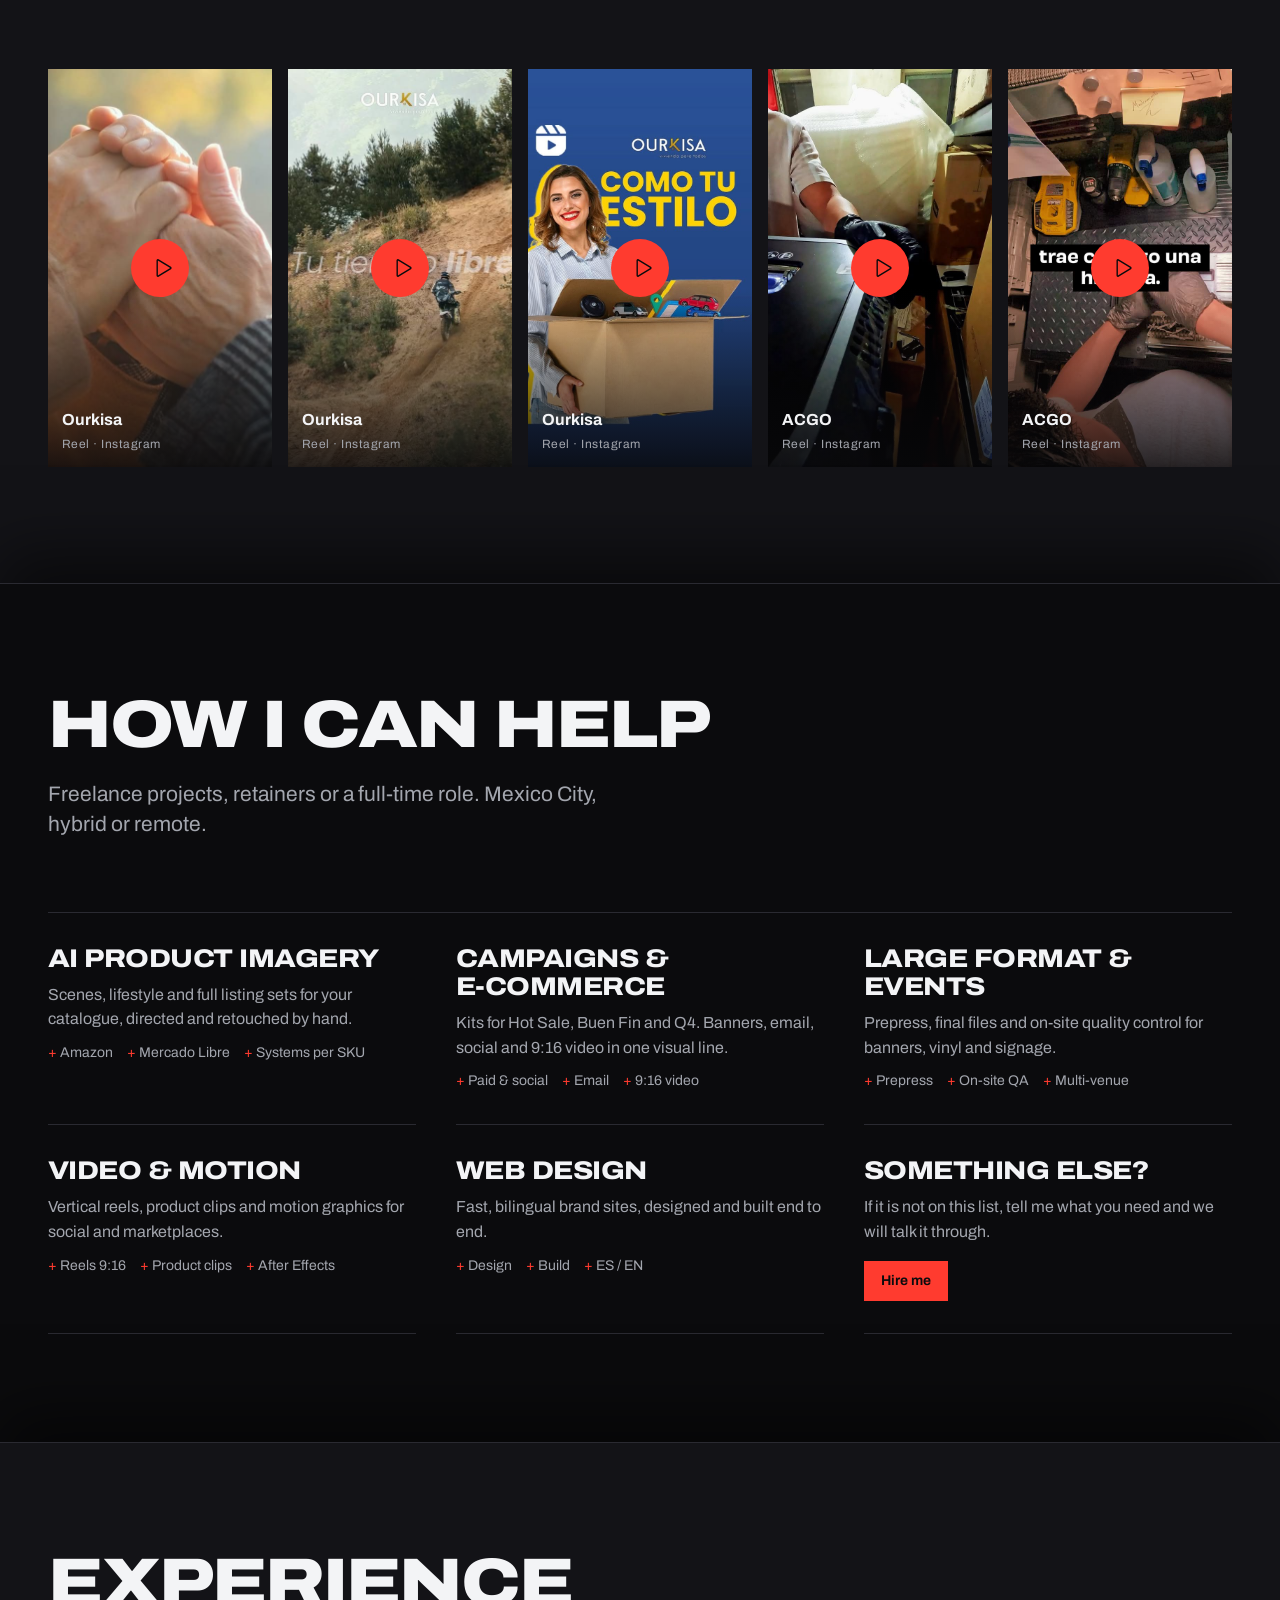
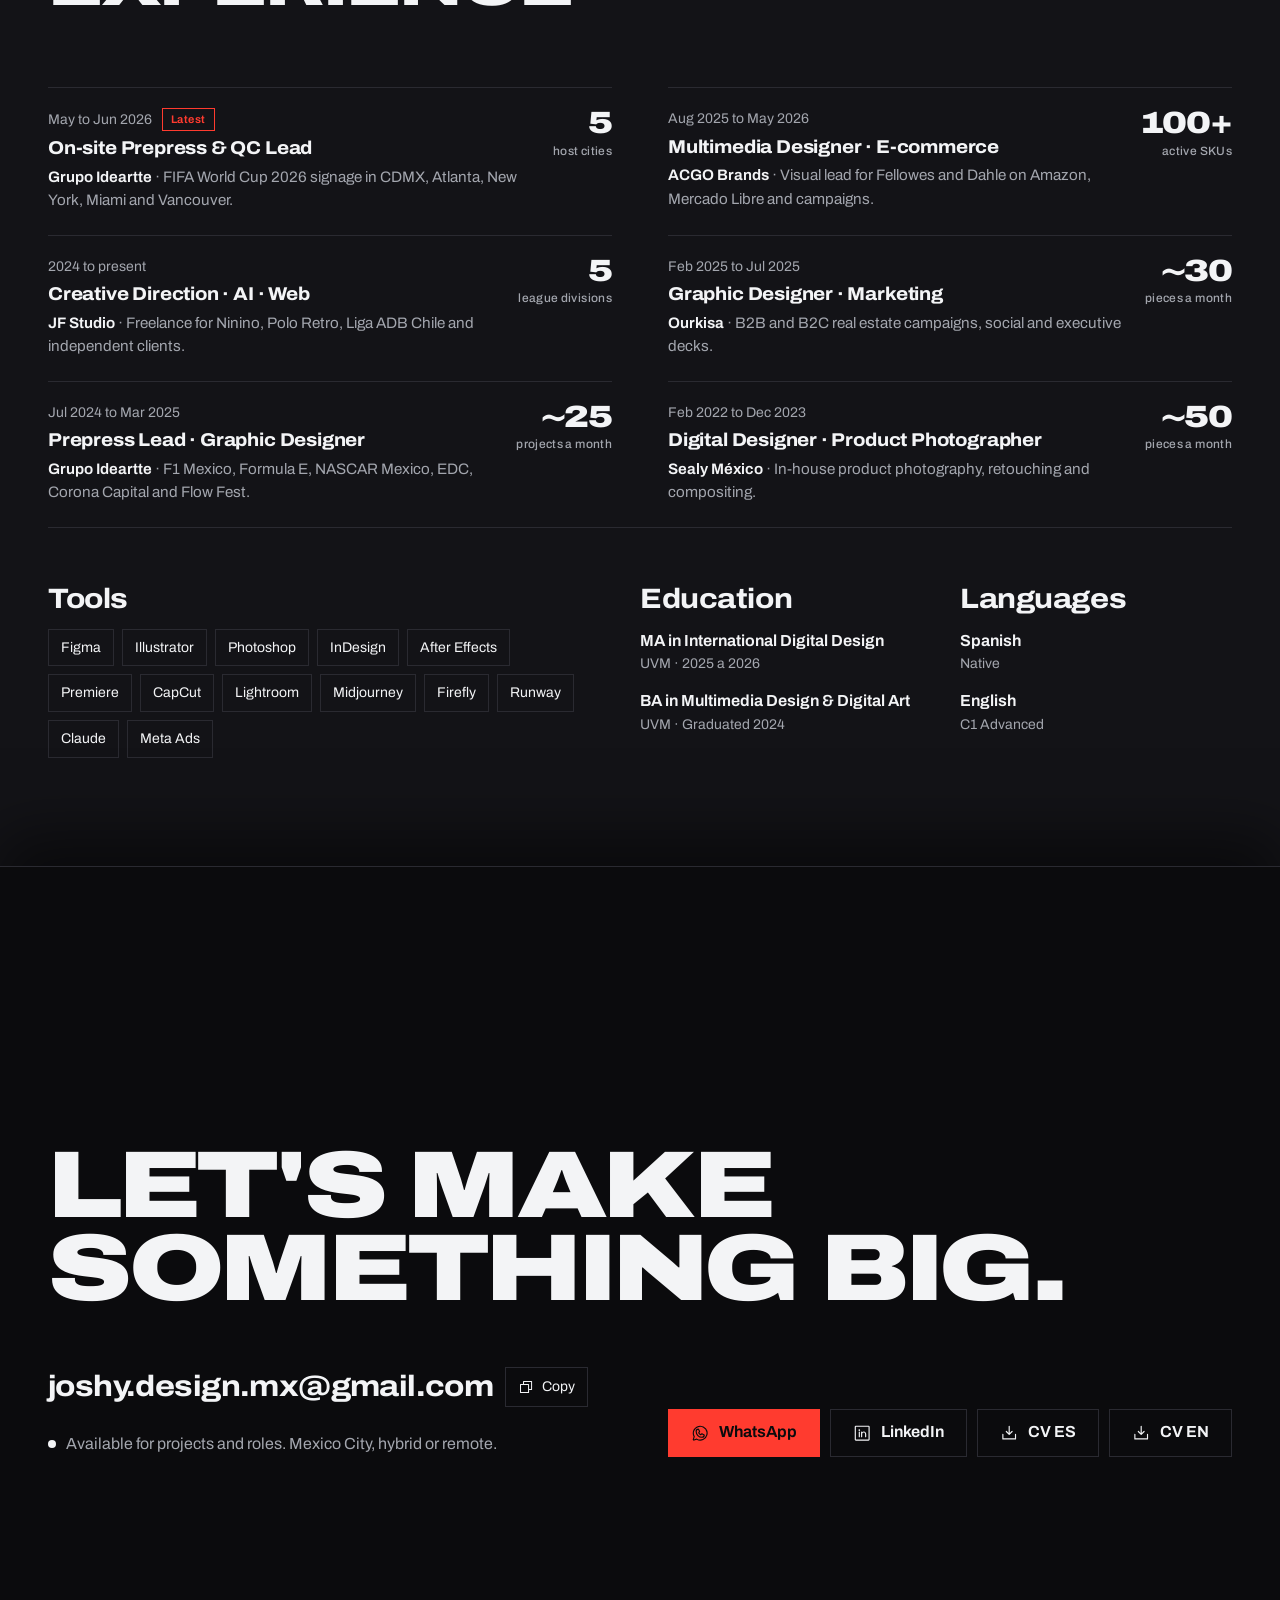
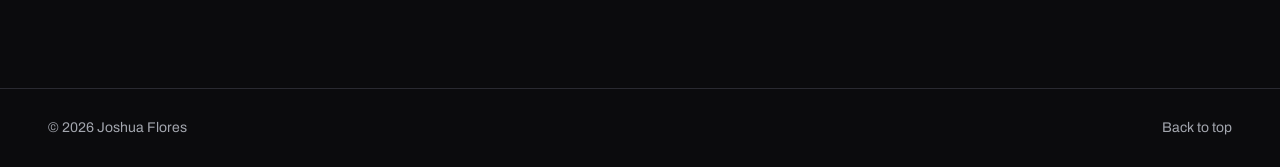
==== commit b77f6478: "Móvil: reels sin iframes, filas que no traban el scroll y Contacto completo - Video: tarjetas propia" ====
--- a/index.html
+++ b/index.html
@@ -17,8 +17,8 @@
 <meta name="twitter:card" content="summary_large_image">
 <link rel="icon" href="favicon.svg" type="image/svg+xml">
 <link rel="preload" href="assets/fonts/archivo-var.woff2" as="font" type="font/woff2" crossorigin>
-<link rel="stylesheet" href="css/styles.css?v=20261006f">
-<link rel="stylesheet" href="css/reel.css?v=20261006f">
+<link rel="stylesheet" href="css/styles.css?v=20261006g">
+<link rel="stylesheet" href="css/reel.css?v=20261006g">
 <script>
   // Antes del primer pintado: activa las apariciones (solo opacidad si el sistema pide menos movimiento).
   (function () {
@@ -461,13 +461,15 @@
           <p class="print__note" data-reveal data-en="Prepress is not the last step here, it is part of the design.">Aquí la preprensa no es el último paso, es parte del diseño.</p>
         </div>
       </div>
-      <ul class="print__family" aria-label="Familia de etiquetas" data-en-aria-label="Label family">
-        <li data-reveal><button class="tile" type="button" data-lb="print" data-cap="Carnivorus · Chorizo brasileño"><img src="assets/img/print/carnivorus-chorizo-thumb.webp" width="350" height="437" loading="lazy" alt="Chorizo brasileño"></button><span>Chorizo</span></li>
-        <li data-reveal><button class="tile" type="button" data-lb="print" data-cap="Carnivorus · Coppa madurata"><img src="assets/img/print/carnivorus-coppa-thumb.webp" width="350" height="437" loading="lazy" alt="Coppa madurata"></button><span>Coppa</span></li>
-        <li data-reveal><button class="tile" type="button" data-lb="print" data-cap="Carnivorus · Fiambre de pechuga de pollo"><img src="assets/img/print/carnivorus-fiambre-thumb.webp" width="350" height="437" loading="lazy" alt="Fiambre de pechuga de pollo"></button><span data-en="Chicken breast">Fiambre</span></li>
-        <li data-reveal><button class="tile" type="button" data-lb="print" data-cap="Carnivorus · Lomo madurado"><img src="assets/img/print/carnivorus-lomo-thumb.webp" width="350" height="437" loading="lazy" alt="Lomo madurado"></button><span data-en="Cured loin">Lomo</span></li>
-        <li data-reveal><button class="tile" type="button" data-lb="print" data-cap="Carnivorus · Salami cervecero"><img src="assets/img/print/carnivorus-salami-thumb.webp" width="350" height="437" loading="lazy" alt="Salami cervecero"></button><span>Salami</span></li>
-      </ul>
+      <div class="xrow">
+        <ul class="print__family" aria-label="Familia de etiquetas" data-en-aria-label="Label family">
+          <li data-reveal><button class="tile" type="button" data-lb="print" data-cap="Carnivorus · Chorizo brasileño"><img src="assets/img/print/carnivorus-chorizo-thumb.webp" width="350" height="437" loading="lazy" alt="Chorizo brasileño"></button><span>Chorizo</span></li>
+          <li data-reveal><button class="tile" type="button" data-lb="print" data-cap="Carnivorus · Coppa madurata"><img src="assets/img/print/carnivorus-coppa-thumb.webp" width="350" height="437" loading="lazy" alt="Coppa madurata"></button><span>Coppa</span></li>
+          <li data-reveal><button class="tile" type="button" data-lb="print" data-cap="Carnivorus · Fiambre de pechuga de pollo"><img src="assets/img/print/carnivorus-fiambre-thumb.webp" width="350" height="437" loading="lazy" alt="Fiambre de pechuga de pollo"></button><span data-en="Chicken breast">Fiambre</span></li>
+          <li data-reveal><button class="tile" type="button" data-lb="print" data-cap="Carnivorus · Lomo madurado"><img src="assets/img/print/carnivorus-lomo-thumb.webp" width="350" height="437" loading="lazy" alt="Lomo madurado"></button><span data-en="Cured loin">Lomo</span></li>
+          <li data-reveal><button class="tile" type="button" data-lb="print" data-cap="Carnivorus · Salami cervecero"><img src="assets/img/print/carnivorus-salami-thumb.webp" width="350" height="437" loading="lazy" alt="Salami cervecero"></button><span>Salami</span></li>
+        </ul>
+      </div>
       <div class="cav">
         <div class="cav__head">
           <div>
@@ -625,12 +627,14 @@
     <h2 class="h2" id="vidTitle" data-reveal data-en="Video &amp; motion">Video y motion</h2>
     <p class="lead" data-reveal data-en="Vertical reels, product clips and tutorials. Around 10 a month for brands.">Reels verticales, clips de producto y tutoriales. Unos 10 al mes para marcas.</p>
   </div>
-  <div class="reels" data-lenis-prevent-horizontal>
-    <div class="reel" data-reveal><iframe src="https://www.instagram.com/p/DH8zro2vhpX/embed/" loading="lazy" title="Reel 1" allowtransparency="true" allowfullscreen scrolling="no"></iframe></div>
-    <div class="reel" data-reveal><iframe src="https://www.instagram.com/p/DJNmIO3v8lz/embed/" loading="lazy" title="Reel 2" allowtransparency="true" allowfullscreen scrolling="no"></iframe></div>
-    <div class="reel" data-reveal><iframe src="https://www.instagram.com/p/DKaGdCuKX-E/embed/" loading="lazy" title="Reel 3" allowtransparency="true" allowfullscreen scrolling="no"></iframe></div>
-    <div class="reel" data-reveal><iframe src="https://www.instagram.com/p/DNjCLyBCUtk/embed/" loading="lazy" title="Reel 4" allowtransparency="true" allowfullscreen scrolling="no"></iframe></div>
-    <div class="reel" data-reveal><iframe src="https://www.instagram.com/p/DSEiiRejsYl/embed/" loading="lazy" title="Reel 5" allowtransparency="true" allowfullscreen scrolling="no"></iframe></div>
+  <div class="xrow">
+  <ul class="reels">
+    <li data-reveal><button class="tile reel-card" type="button" data-ig="DH8zro2vhpX" aria-label="Ver reel de Ourkisa" data-en-aria-label="Watch Ourkisa reel"><img src="assets/img/video/DH8zro2vhpX.jpg" width="540" height="960" loading="lazy" alt=""><span class="reel-card__play" aria-hidden="true"><svg class="icon"><use href="#i-play"/></svg></span><span class="reel-card__meta"><b>Ourkisa</b><span>Reel · Instagram</span></span></button></li>
+    <li data-reveal><button class="tile reel-card" type="button" data-ig="DJNmIO3v8lz" aria-label="Ver reel de Ourkisa" data-en-aria-label="Watch Ourkisa reel"><img src="assets/img/video/DJNmIO3v8lz.jpg" width="540" height="960" loading="lazy" alt=""><span class="reel-card__play" aria-hidden="true"><svg class="icon"><use href="#i-play"/></svg></span><span class="reel-card__meta"><b>Ourkisa</b><span>Reel · Instagram</span></span></button></li>
+    <li data-reveal><button class="tile reel-card" type="button" data-ig="DKaGdCuKX-E" aria-label="Ver reel de Ourkisa" data-en-aria-label="Watch Ourkisa reel"><img src="assets/img/video/DKaGdCuKX-E.jpg" width="540" height="960" loading="lazy" alt=""><span class="reel-card__play" aria-hidden="true"><svg class="icon"><use href="#i-play"/></svg></span><span class="reel-card__meta"><b>Ourkisa</b><span>Reel · Instagram</span></span></button></li>
+    <li data-reveal><button class="tile reel-card" type="button" data-ig="DNjCLyBCUtk" aria-label="Ver reel de ACGO" data-en-aria-label="Watch ACGO reel"><img src="assets/img/video/DNjCLyBCUtk.jpg" width="540" height="960" loading="lazy" alt=""><span class="reel-card__play" aria-hidden="true"><svg class="icon"><use href="#i-play"/></svg></span><span class="reel-card__meta"><b>ACGO</b><span>Reel · Instagram</span></span></button></li>
+    <li data-reveal><button class="tile reel-card" type="button" data-ig="DSEiiRejsYl" aria-label="Ver reel de ACGO" data-en-aria-label="Watch ACGO reel"><img src="assets/img/video/DSEiiRejsYl.jpg" width="540" height="960" loading="lazy" alt=""><span class="reel-card__play" aria-hidden="true"><svg class="icon"><use href="#i-play"/></svg></span><span class="reel-card__meta"><b>ACGO</b><span>Reel · Instagram</span></span></button></li>
+  </ul>
   </div>
 </section>
 
@@ -779,6 +783,15 @@
 </main>
 
 
+<!-- ============ REEL (Instagram, se carga al tocar) ============ -->
+<div class="igm" id="igm" hidden role="dialog" aria-modal="true" aria-label="Reel de Instagram" data-en-aria-label="Instagram reel" data-lenis-prevent>
+  <div class="igm__bar">
+    <a class="igm__open link-u" id="igmOpen" href="#" target="_blank" rel="noopener"><svg class="icon" aria-hidden="true"><use href="#i-instagram-logo"/></svg><span data-en="Open in Instagram">Abrir en Instagram</span></a>
+    <button class="lb__btn" type="button" id="igmClose" aria-label="Cerrar" data-en-aria-label="Close"><svg class="icon" aria-hidden="true"><use href="#i-x"/></svg></button>
+  </div>
+  <div class="igm__stage" id="igmStage"></div>
+</div>
+
 <!-- ============ LIGHTBOX ============ -->
 <div class="lb" id="lb" hidden role="dialog" aria-modal="true" aria-label="Visor de imágenes" data-en-aria-label="Image viewer" data-lenis-prevent>
   <div class="lb__top">
@@ -795,15 +808,15 @@
   </div>
 </div>
 
-<script src="js/gsap.min.js?v=20261006f" defer></script>
-<script src="js/ScrollTrigger.min.js?v=20261006f" defer></script>
-<script src="js/SplitText.min.js?v=20261006f" defer></script>
-<script src="js/ScrambleTextPlugin.min.js?v=20261006f" defer></script>
-<script src="js/MorphSVGPlugin.min.js?v=20261006f" defer></script>
-<script src="js/DrawSVGPlugin.min.js?v=20261006f" defer></script>
-<script src="js/CustomEase.min.js?v=20261006f" defer></script>
-<script src="js/lenis.min.js?v=20261006f" defer></script>
-<script src="js/reel.js?v=20261006f" defer></script>
-<script src="js/main.js?v=20261006f" defer></script>
+<script src="js/gsap.min.js?v=20261006g" defer></script>
+<script src="js/ScrollTrigger.min.js?v=20261006g" defer></script>
+<script src="js/SplitText.min.js?v=20261006g" defer></script>
+<script src="js/ScrambleTextPlugin.min.js?v=20261006g" defer></script>
+<script src="js/MorphSVGPlugin.min.js?v=20261006g" defer></script>
+<script src="js/DrawSVGPlugin.min.js?v=20261006g" defer></script>
+<script src="js/CustomEase.min.js?v=20261006g" defer></script>
+<script src="js/lenis.min.js?v=20261006g" defer></script>
+<script src="js/reel.js?v=20261006g" defer></script>
+<script src="js/main.js?v=20261006g" defer></script>
 </body>
 </html>
--- a/css/styles.css
+++ b/css/styles.css
@@ -408,9 +408,8 @@
 .print__text { display: grid; gap: 18px; align-content: start; }
 .print__flat { margin-top: 8px; }
 .print__note { color: var(--text-2); font-size: var(--fs-sm); padding-left: 14px; border-left: 2px solid var(--accent); }
-.print__family { display: grid; grid-auto-flow: column; grid-auto-columns: 44%; gap: 12px; overflow-x: auto; scroll-snap-type: x mandatory; margin-top: clamp(28px, 4vw, 48px); padding-bottom: 6px; scrollbar-width: none; }
-.print__family::-webkit-scrollbar { display: none; }
-.print__family li { scroll-snap-align: start; display: grid; gap: 10px; }
+.print__family { display: grid; grid-auto-flow: column; grid-auto-columns: 40vw; grid-auto-columns: 44cqw; gap: 12px; margin-top: clamp(28px, 4vw, 48px); padding-bottom: 6px; }
+.print__family li { display: grid; gap: 10px; }
 .print__family span { font-size: var(--fs-sm); color: var(--text-2); }
 @media (min-width: 900px) {
   .print { grid-template-columns: 5fr 7fr; gap: 56px; align-items: center; }
@@ -449,9 +448,26 @@
 @media (min-width: 900px) { .league { grid-template-columns: 4fr 8fr; gap: 64px; align-items: center; } }
 
 /* Video */
-.reels { display: flex; gap: 16px; overflow-x: auto; scroll-snap-type: x mandatory; padding-inline: var(--gutter); padding-bottom: 8px; scrollbar-width: thin; scrollbar-color: var(--line) transparent; }
-.reel { flex: none; width: min(78vw, 340px); scroll-snap-align: start; background: var(--bg-3); border: 1px solid var(--line); }
-.reel iframe { display: block; width: 100%; height: 640px; border: 0; background: #fff; }
+/* Video: tarjetas propias (sin iframes en la página; el reel oficial se abre al tocar) */
+.reels { display: grid; grid-auto-flow: column; grid-auto-columns: min(62vw, 300px); gap: 12px; padding: 0 var(--gutter) 8px; }
+.reel-card { aspect-ratio: 9 / 16; cursor: pointer; text-align: left; }
+.reel-card img { position: absolute; inset: 0; height: 100%; object-fit: cover; -webkit-user-drag: none; user-select: none; }
+.reel-card::before { content: ""; position: absolute; inset: 0; z-index: 1; background: linear-gradient(to top, rgba(8, 8, 10, .85), rgba(8, 8, 10, 0) 45%); }
+.reel-card__play { position: absolute; left: 50%; top: 50%; z-index: 2; width: 58px; height: 58px; margin: -29px 0 0 -29px; display: grid; place-items: center; border-radius: 50%; background: var(--accent); color: var(--on-accent); transition: transform var(--t-std) var(--ease); }
+.reel-card__play .icon { width: 22px; height: 22px; margin-left: 3px; }
+.reel-card:hover .reel-card__play, .reel-card:focus-visible .reel-card__play { transform: scale(1.08); }
+.reel-card__meta { position: absolute; left: 14px; right: 14px; bottom: 14px; z-index: 2; display: grid; gap: 2px; color: var(--text); }
+.reel-card__meta b { font-weight: 700; }
+.reel-card__meta span { font-size: var(--fs-xs); color: var(--text-2); letter-spacing: .04em; }
+@media (min-width: 900px) { .reels { grid-auto-flow: row; grid-template-columns: repeat(5, 1fr); grid-auto-columns: auto; max-width: var(--max); margin-inline: auto; gap: 16px; } }
+
+/* Ventana del reel */
+.igm { position: fixed; inset: 0; z-index: var(--z-lightbox); display: grid; grid-template-rows: auto 1fr; background: rgba(6, 6, 8, .96); padding: 10px var(--gutter) 16px; }
+.igm[hidden] { display: none; }
+.igm__bar { display: flex; align-items: center; justify-content: space-between; gap: 12px; min-height: 56px; }
+.igm__open { display: inline-flex; align-items: center; gap: 8px; font-size: var(--fs-sm); font-weight: 600; color: var(--text); }
+.igm__stage { min-height: 0; overflow-y: auto; display: flex; justify-content: center; align-items: flex-start; overscroll-behavior: contain; }
+.igm__stage iframe { display: block; width: min(100%, 420px); height: 760px; border: 0; background: #fff; }
 .nw { white-space: nowrap; }
 .reel__cap { padding: 12px 14px; font-size: var(--fs-sm); color: var(--text-2); display: flex; justify-content: space-between; gap: 8px; }
 
@@ -495,7 +511,8 @@
 @media (min-width: 900px) { .profile { grid-template-columns: 6fr 3fr 3fr; gap: 48px; } }
 
 /* Contacto: ocupa todo el alto de la pantalla (no se asoma Experiencia); el pie queda abajo */
-.contact { min-height: 100svh; display: flex; flex-direction: column; padding-top: calc(var(--nav-h) + clamp(16px, 4vh, 48px)); }
+/* lvh: con la barra del navegador oculta (como suele estar al final de la página) la ficha sigue cubriendo toda la pantalla */
+.contact { min-height: 100vh; min-height: 100lvh; display: flex; flex-direction: column; padding-top: calc(var(--nav-h) + clamp(16px, 4vh, 48px)); }
 .contact__main { flex: 1; display: flex; flex-direction: column; justify-content: center; padding-bottom: clamp(28px, 6vh, 72px); }
 .contact__title { font-size: 11vw; }
 .contact__grid { display: grid; gap: 22px; margin-top: clamp(24px, 6vh, 72px); }
@@ -539,7 +556,15 @@
 
 html.lenis, html.lenis body { height: auto; }
 .lenis.lenis-stopped { overflow: clip; }
-.lenis [data-lenis-prevent], .lenis [data-lenis-prevent-horizontal] { overscroll-behavior: contain; }
+.lenis [data-lenis-prevent] { overscroll-behavior: contain; }
+
+/* Filas horizontales en móvil (reels, etiquetas): un carrusel con overflow nativo atrapa el gesto vertical,
+   así que el navegador solo hace el scroll vertical (pan-y) y el arrastre horizontal lo mueve JS */
+@media (max-width: 899.98px) {
+  .xrow { overflow: hidden; touch-action: pan-y; container-type: inline-size; }
+  .xrow > ul { width: max-content; transition: transform .55s var(--ease); will-change: transform; }
+  .xrow > ul.is-drag { transition: none; }
+}
 
 /* Movimiento reducido: las apariciones siguen siendo fundidos, sin desplazamiento */
 .rm [data-reveal], .rm [data-reveal].is-in { transform: none; }
@@ -758,7 +783,7 @@
 /* ---------- NÉRÉ y ORVA: dos marcas, dos mundos de color ---------- */
 .cav { margin-top: clamp(56px, 8vw, 104px); padding-top: clamp(36px, 4.5vw, 56px); border-top: 1px solid var(--line); }
 .cav__head { display: grid; gap: 18px; margin-bottom: clamp(24px, 3.5vw, 40px); }
-.cav__title { margin-top: 10px; font-size: clamp(2.6rem, 6vw, 5.4rem); font-stretch: 125%; font-weight: 900; letter-spacing: -.035em; line-height: .9; text-transform: uppercase; white-space: nowrap; }
+.cav__title { margin-top: 10px; font-size: clamp(2rem, 10vw, 5.4rem); font-stretch: 125%; font-weight: 900; letter-spacing: -.035em; line-height: .9; text-transform: uppercase; white-space: nowrap; }
 .cav__brief { display: grid; gap: 14px; align-content: end; }
 .cav__parts { display: flex; flex-wrap: wrap; gap: 8px; }
 .cav__parts li { border: 1px solid var(--line); padding: 6px 12px; font-size: var(--fs-sm); color: var(--text-2); }
@@ -783,6 +808,7 @@
 .cav__thumbs span { font-size: var(--fs-xs); font-weight: 600; letter-spacing: .08em; text-transform: uppercase; color: rgba(243, 244, 246, .72); }
 @media (min-width: 900px) {
   .cav__head { grid-template-columns: 6fr 5fr; gap: 56px; align-items: end; }
+  .cav__title { font-size: clamp(2.6rem, 6vw, 5.4rem); }
   .cav__duo { grid-template-columns: 1fr 1fr; gap: 20px; }
 }
 
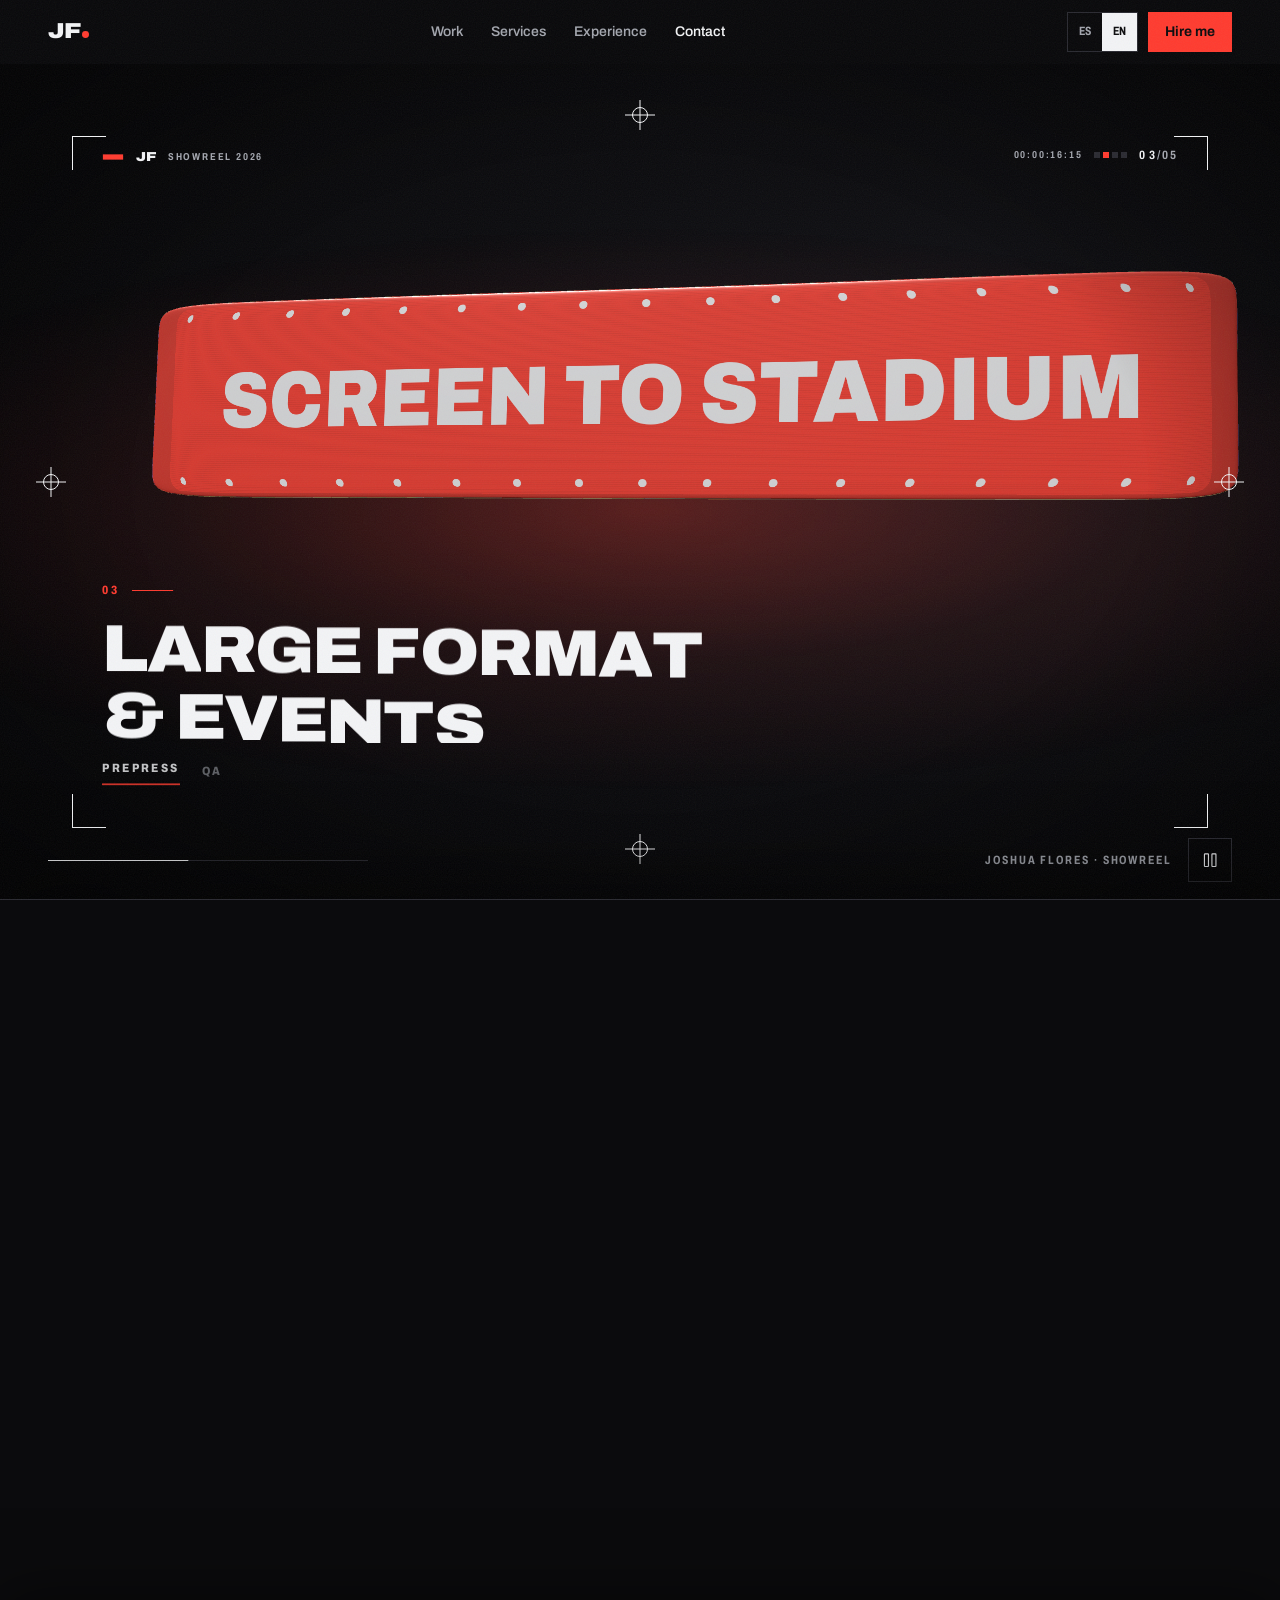
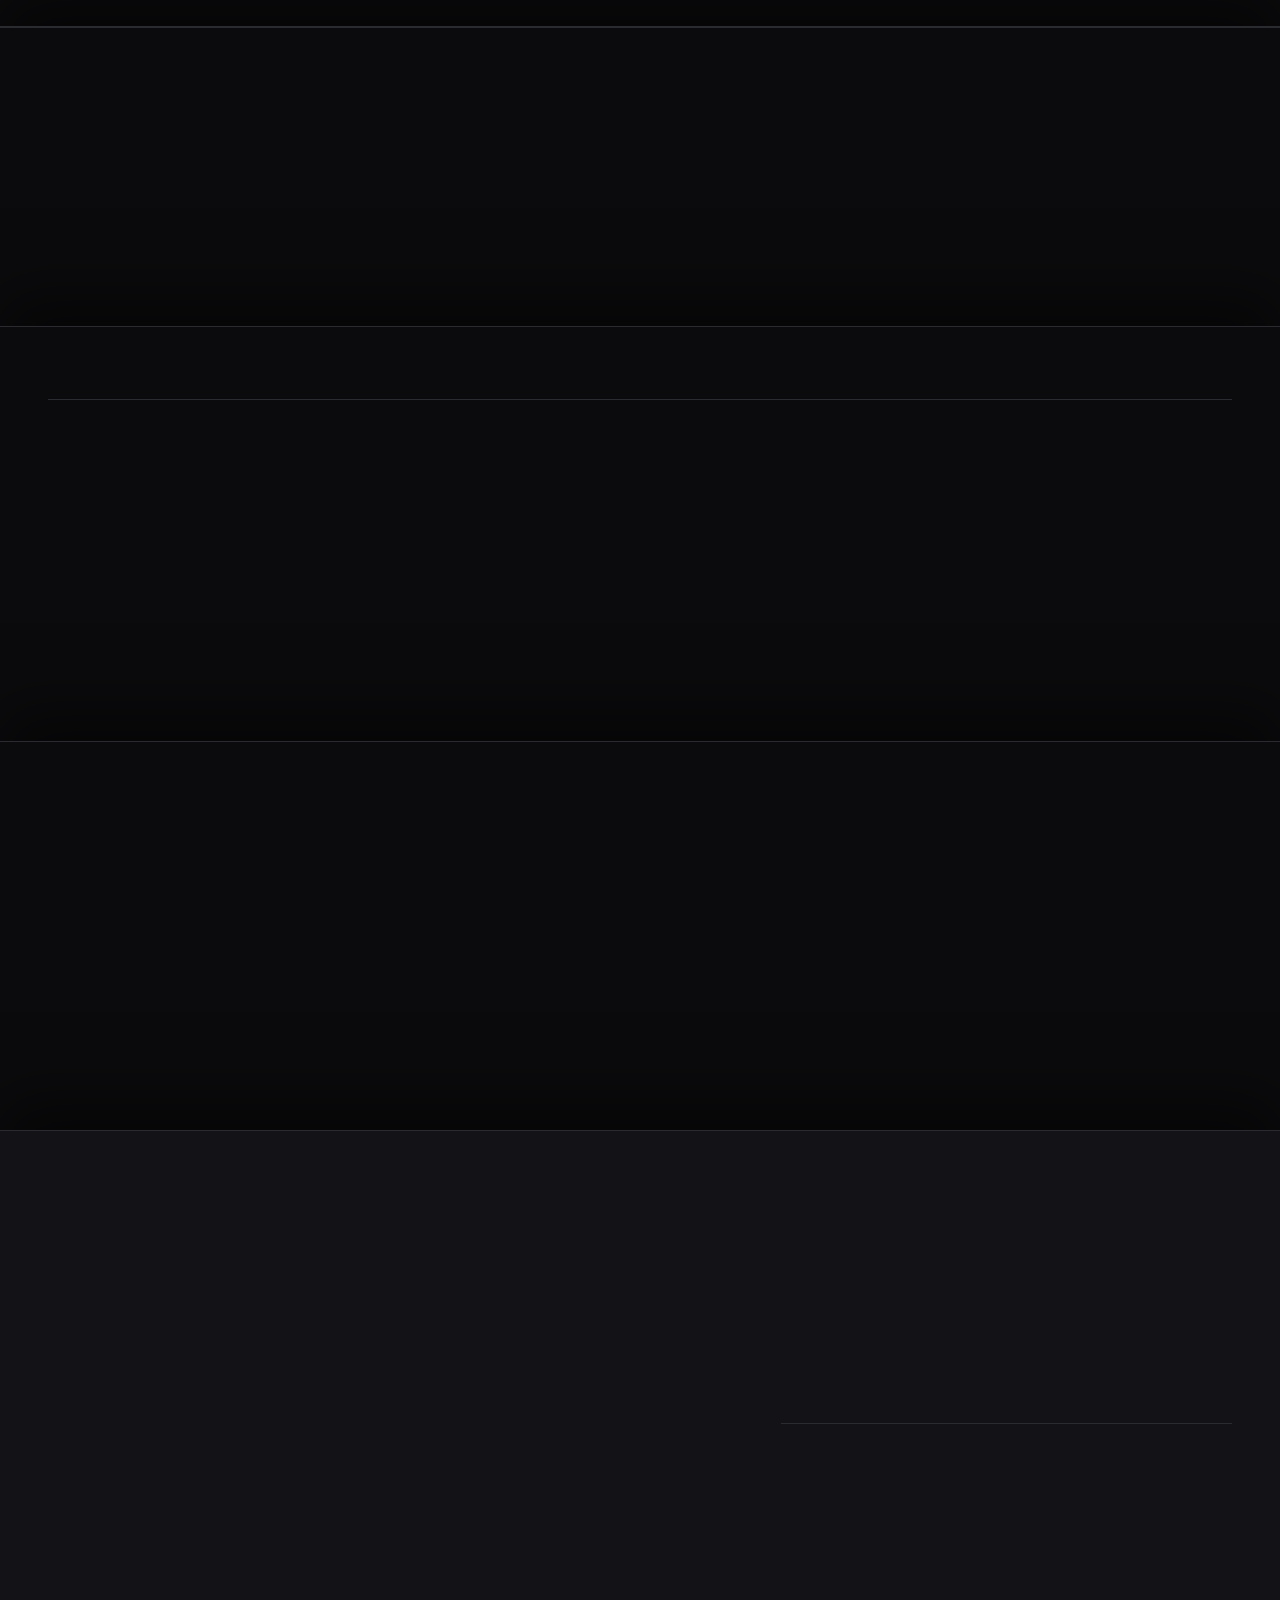
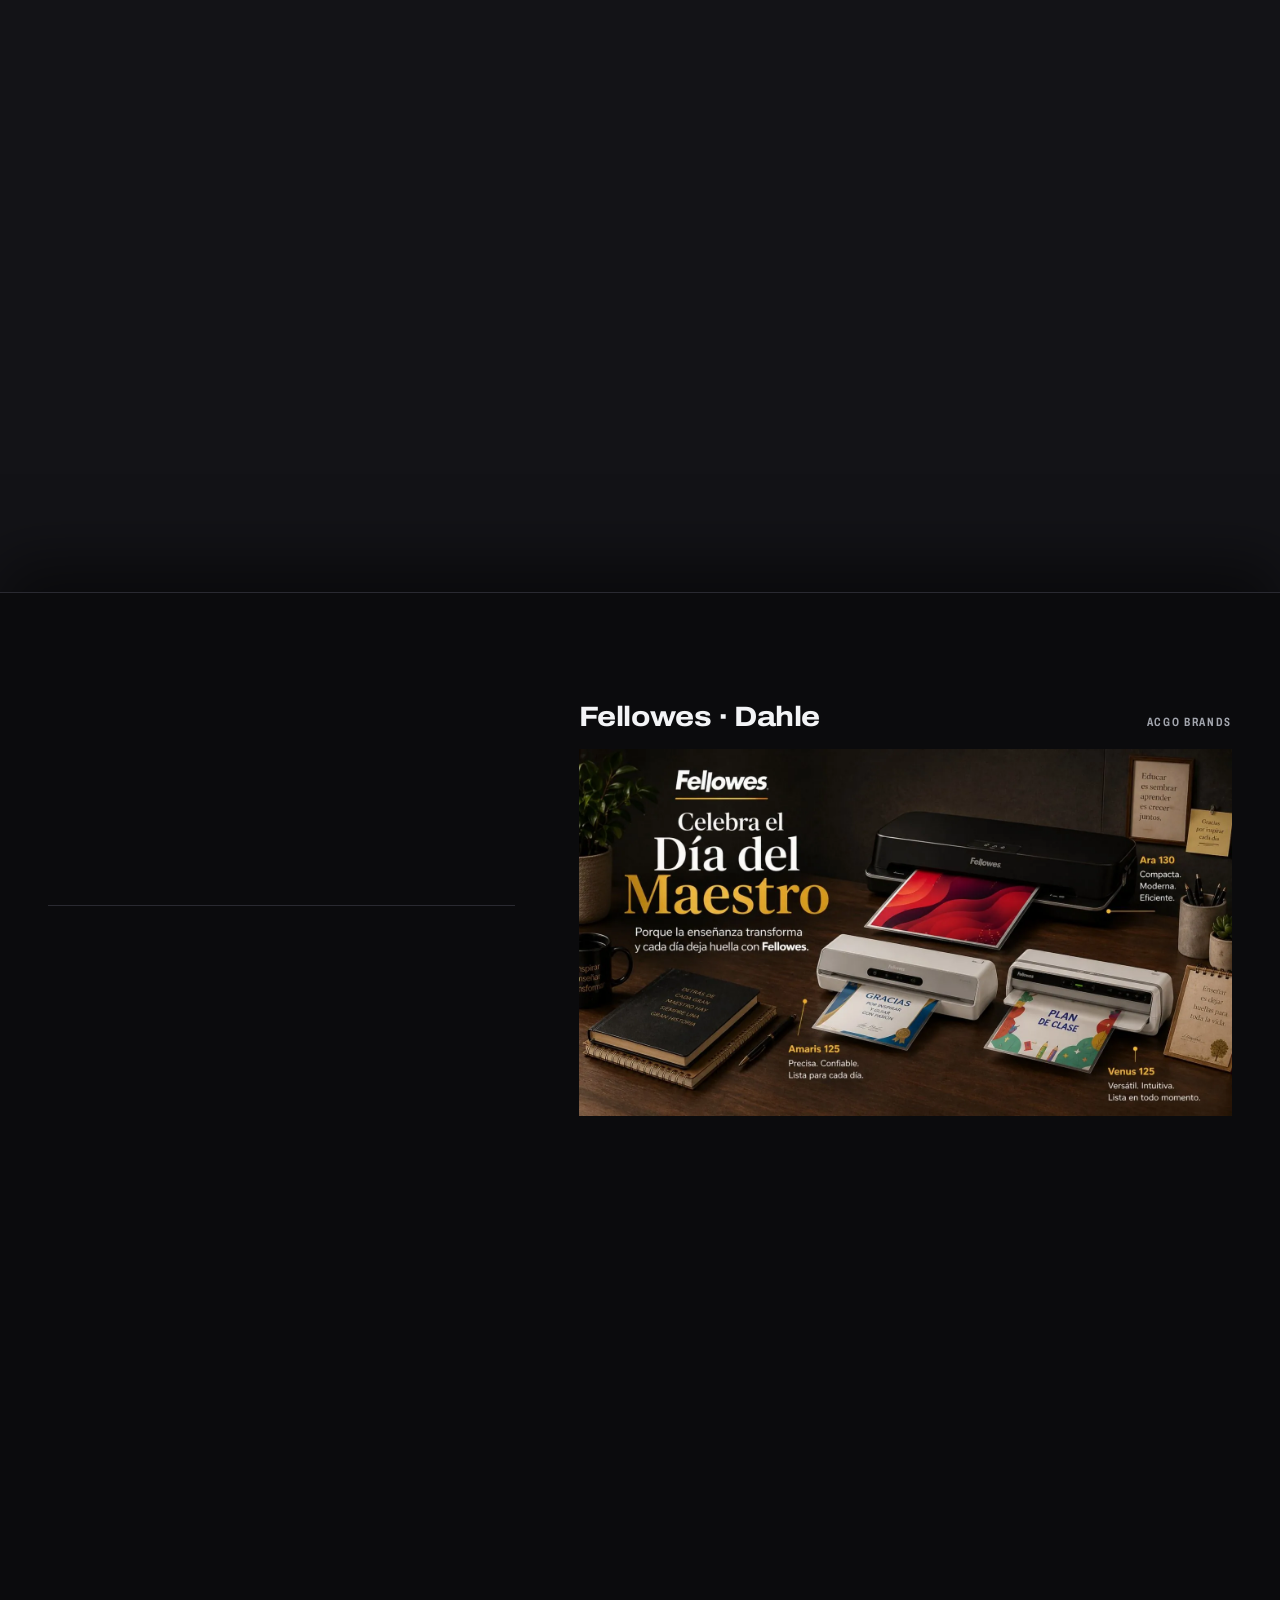
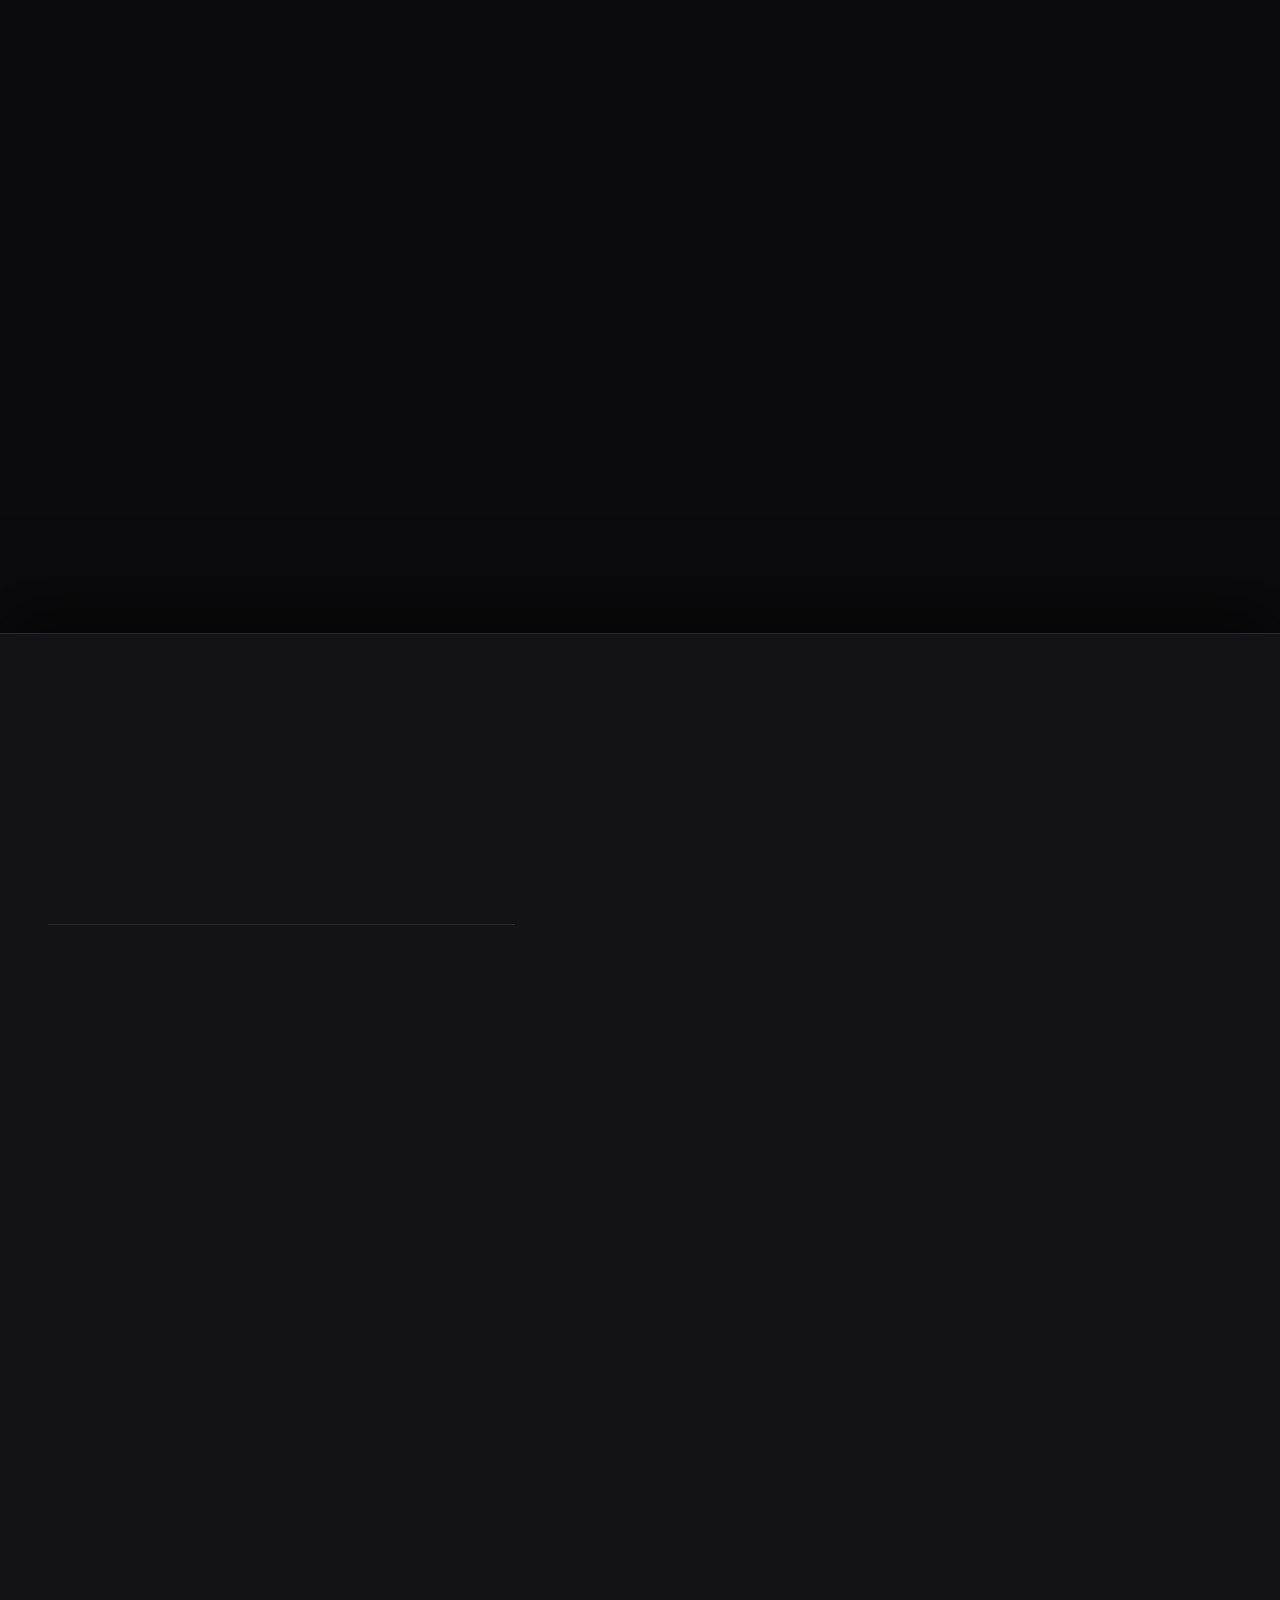
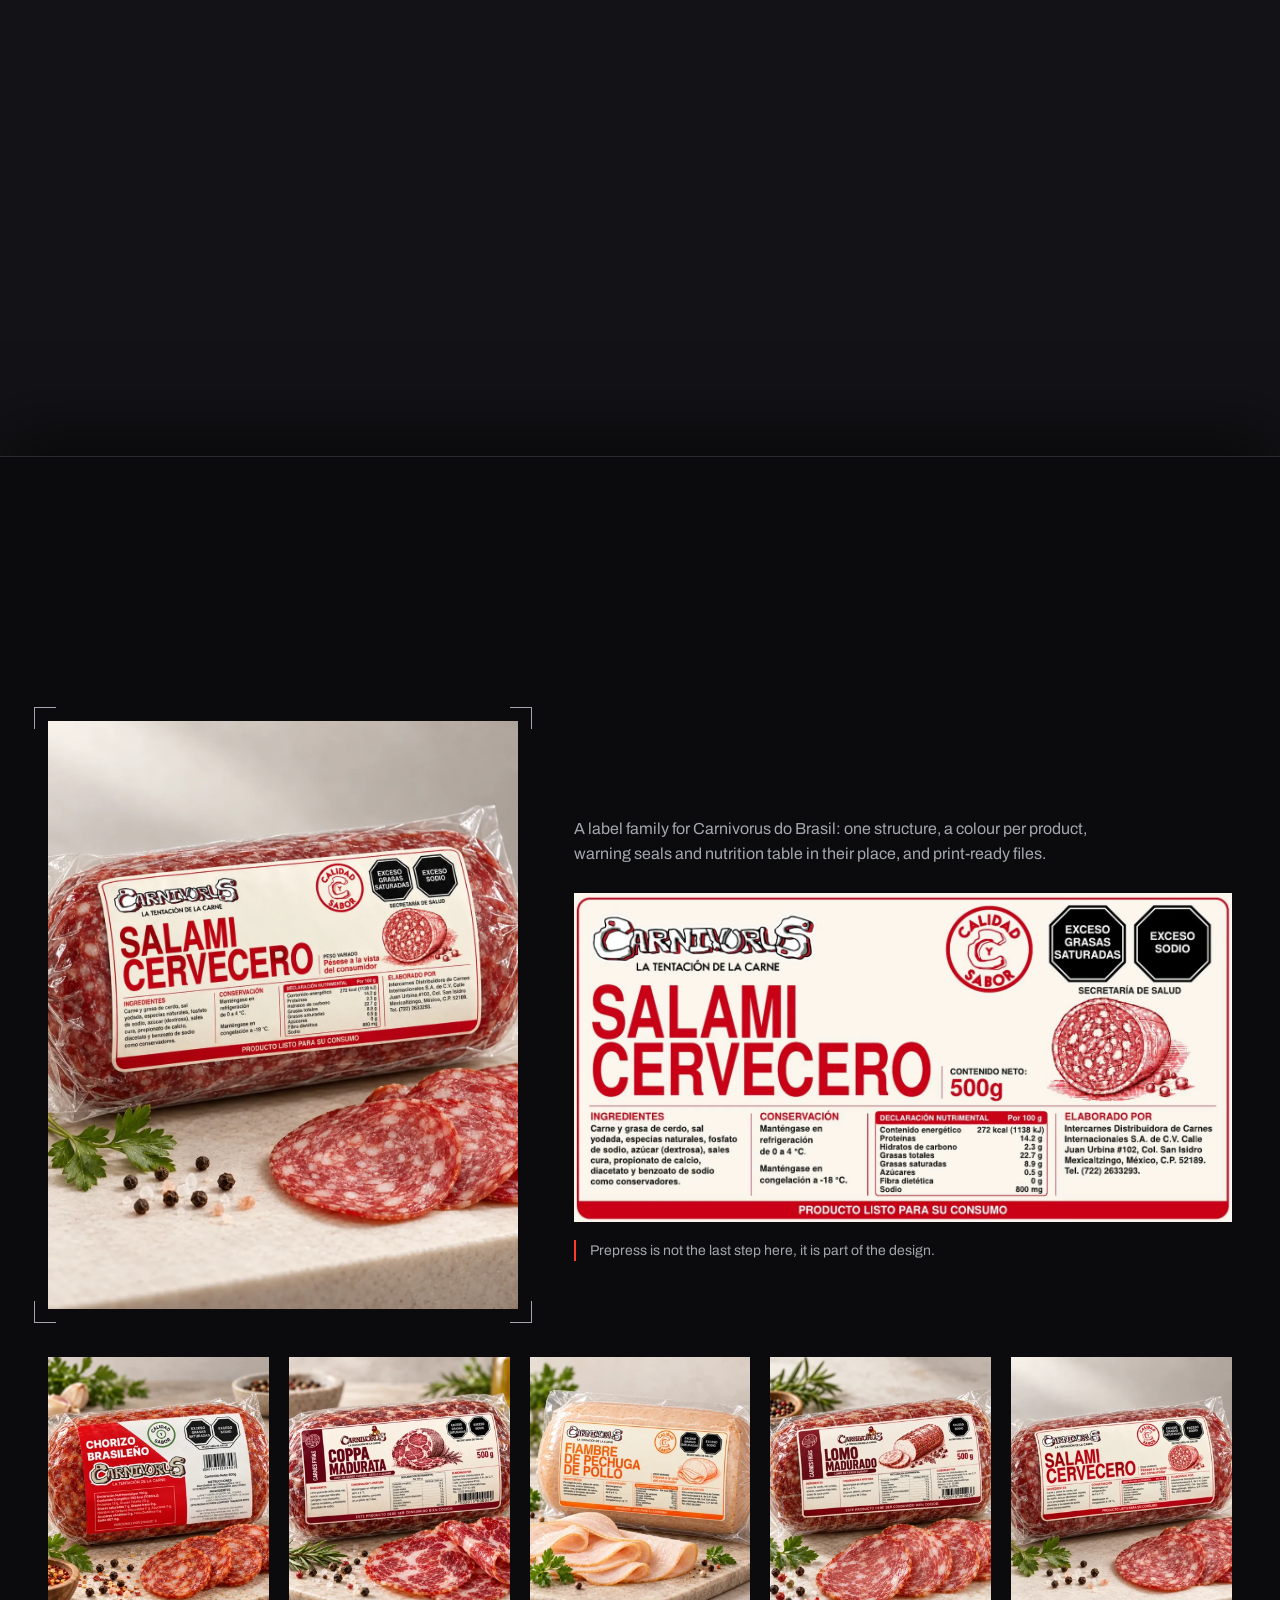
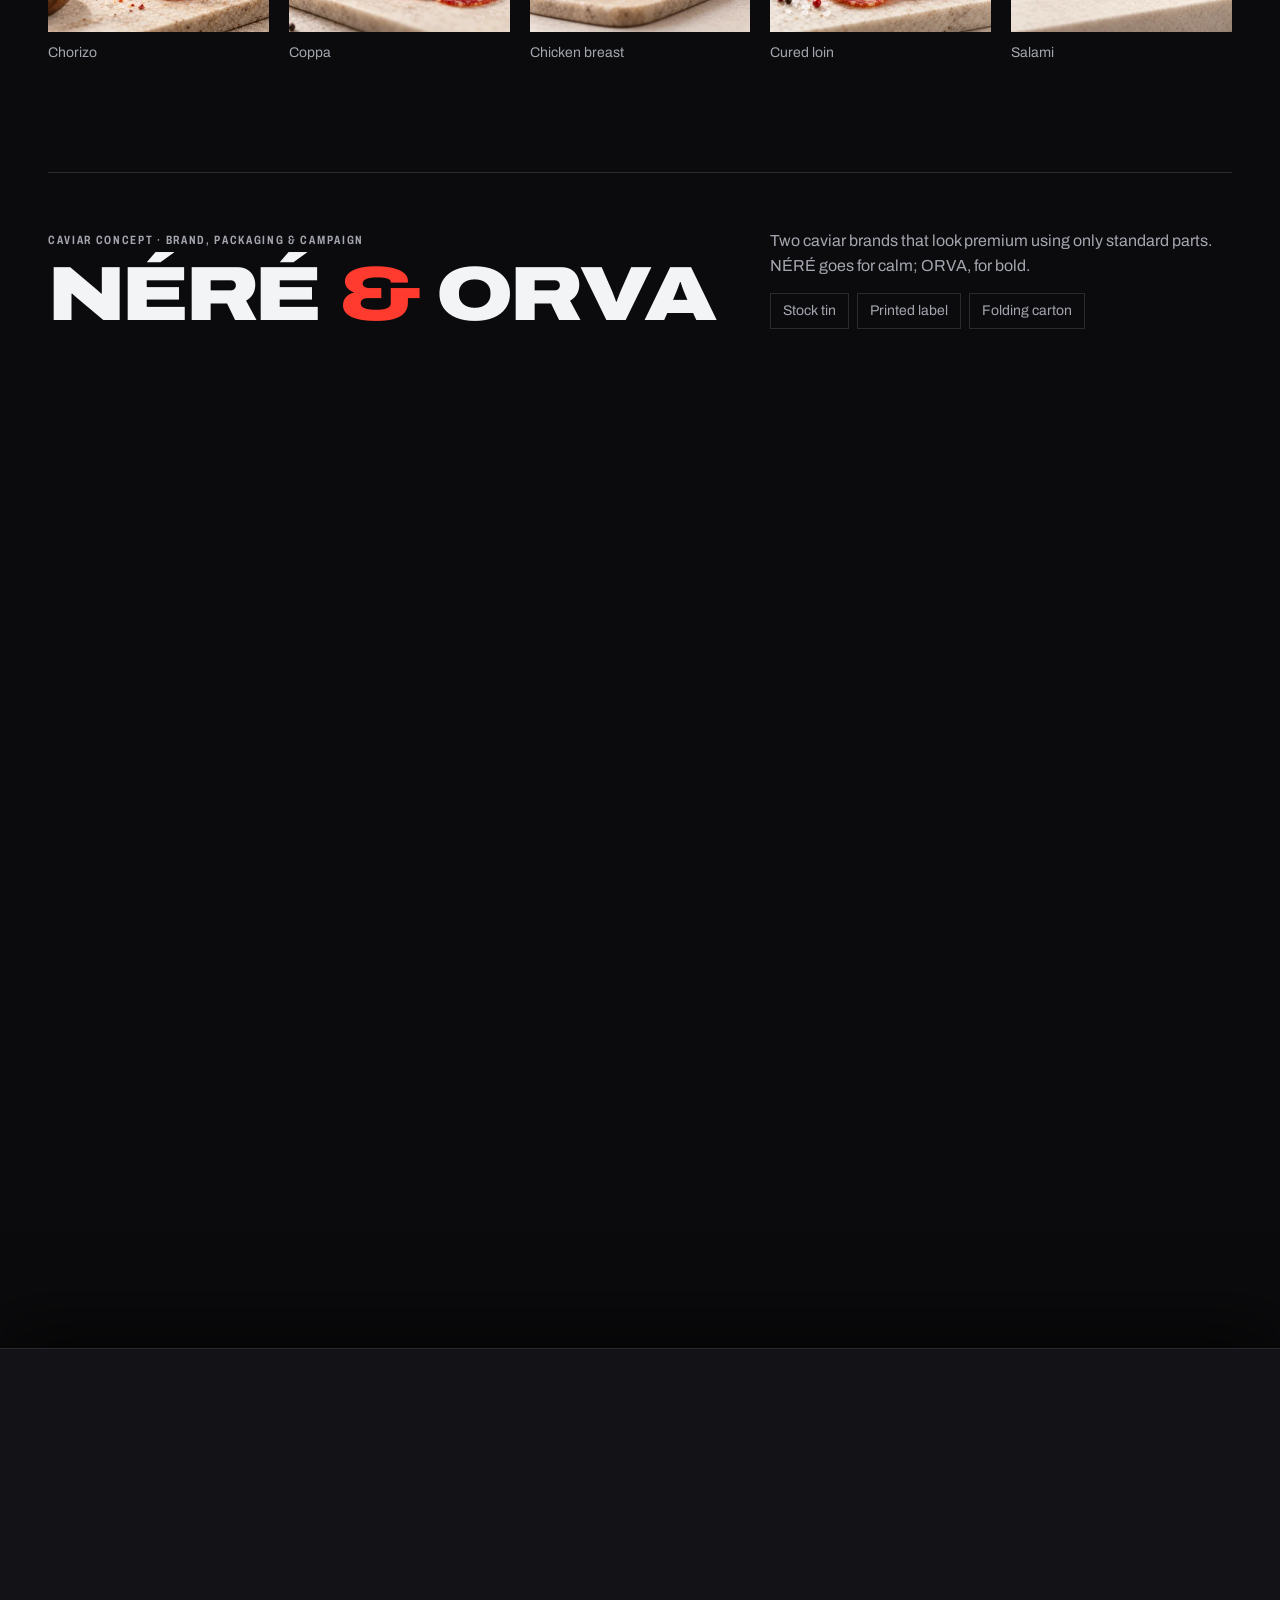
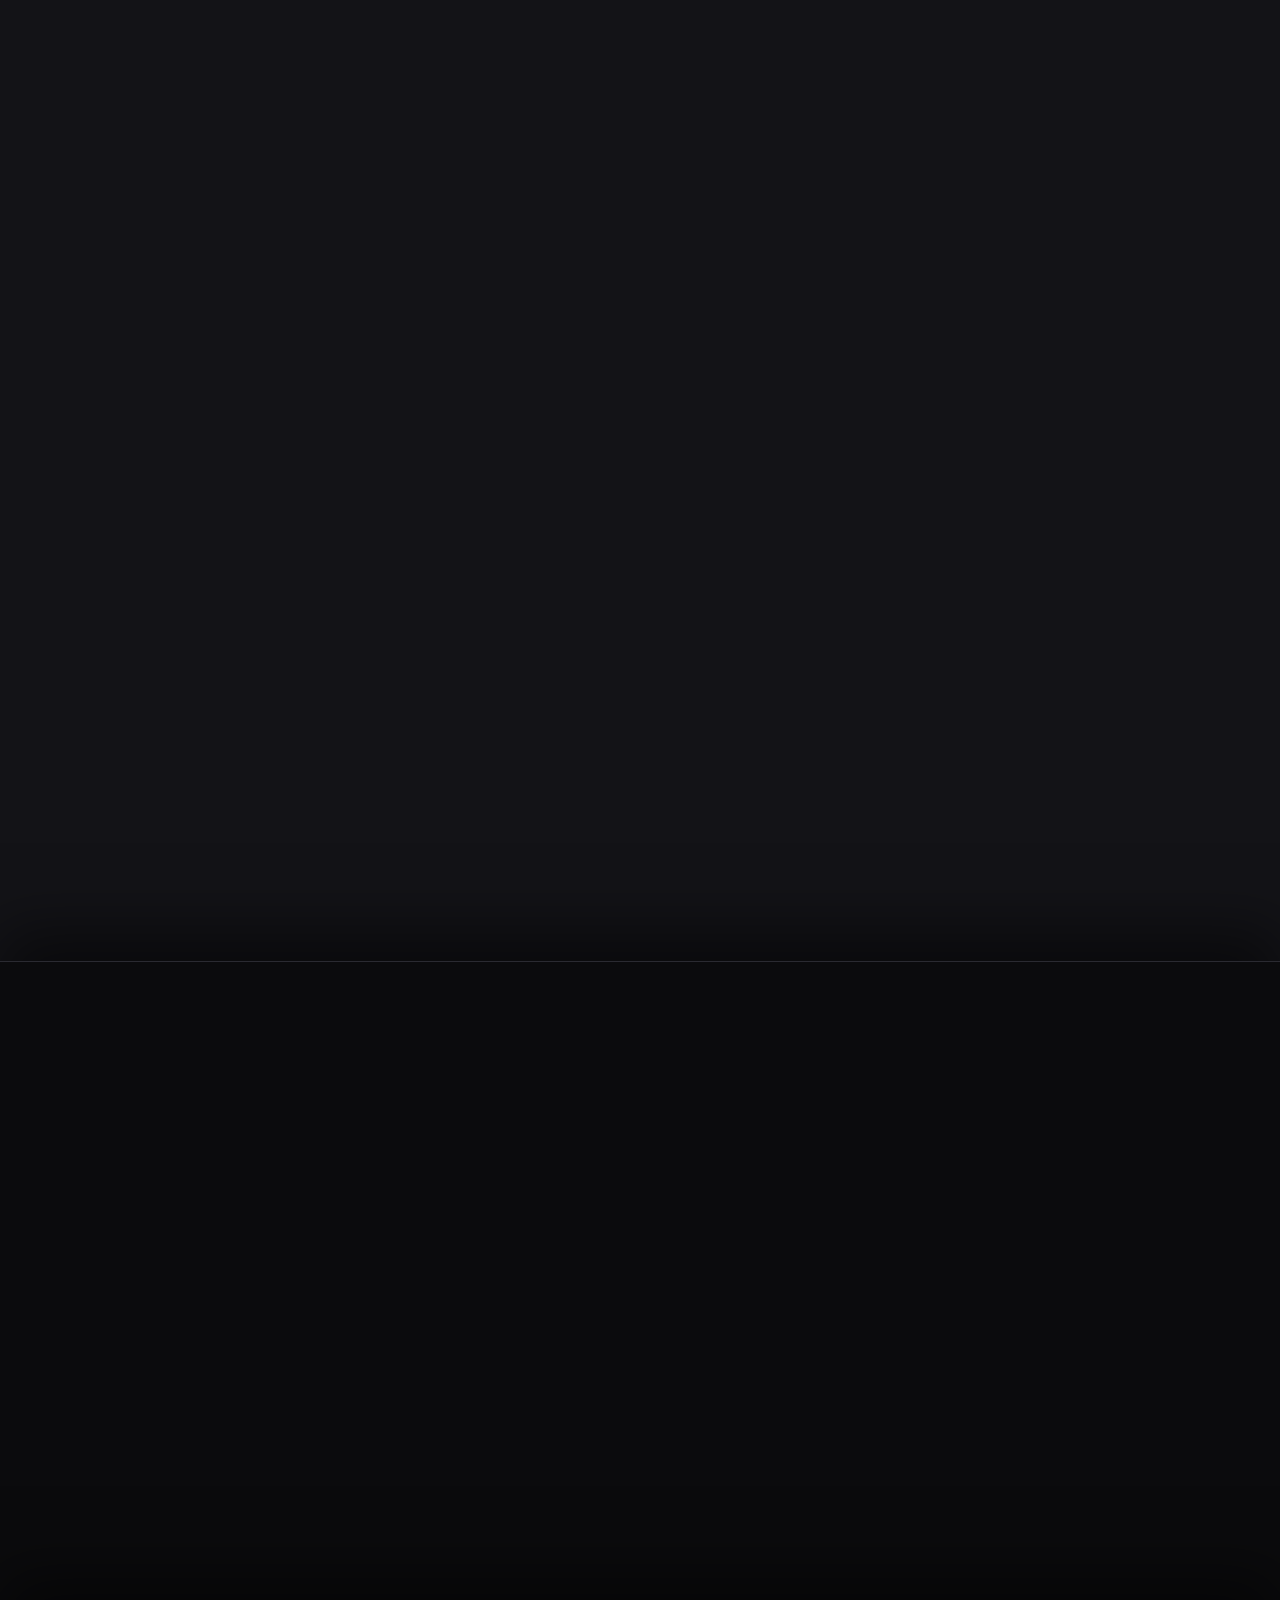
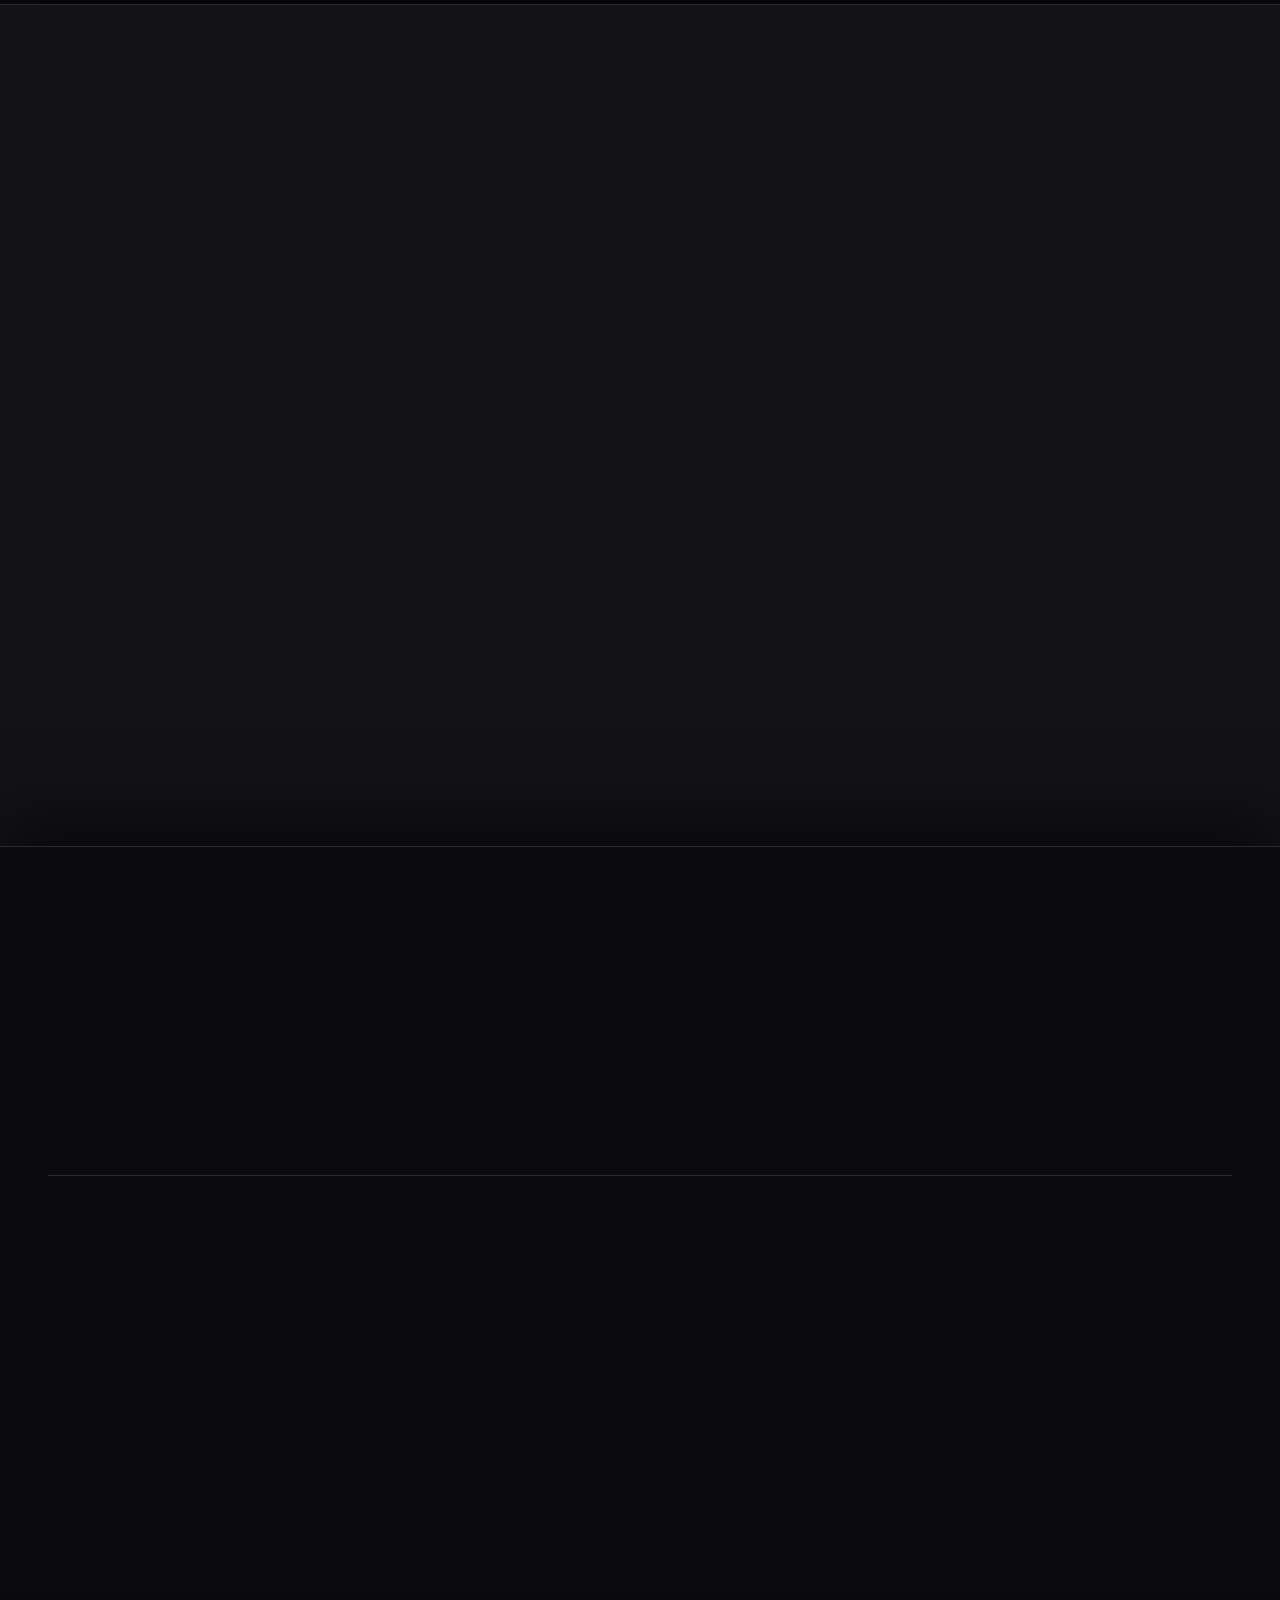
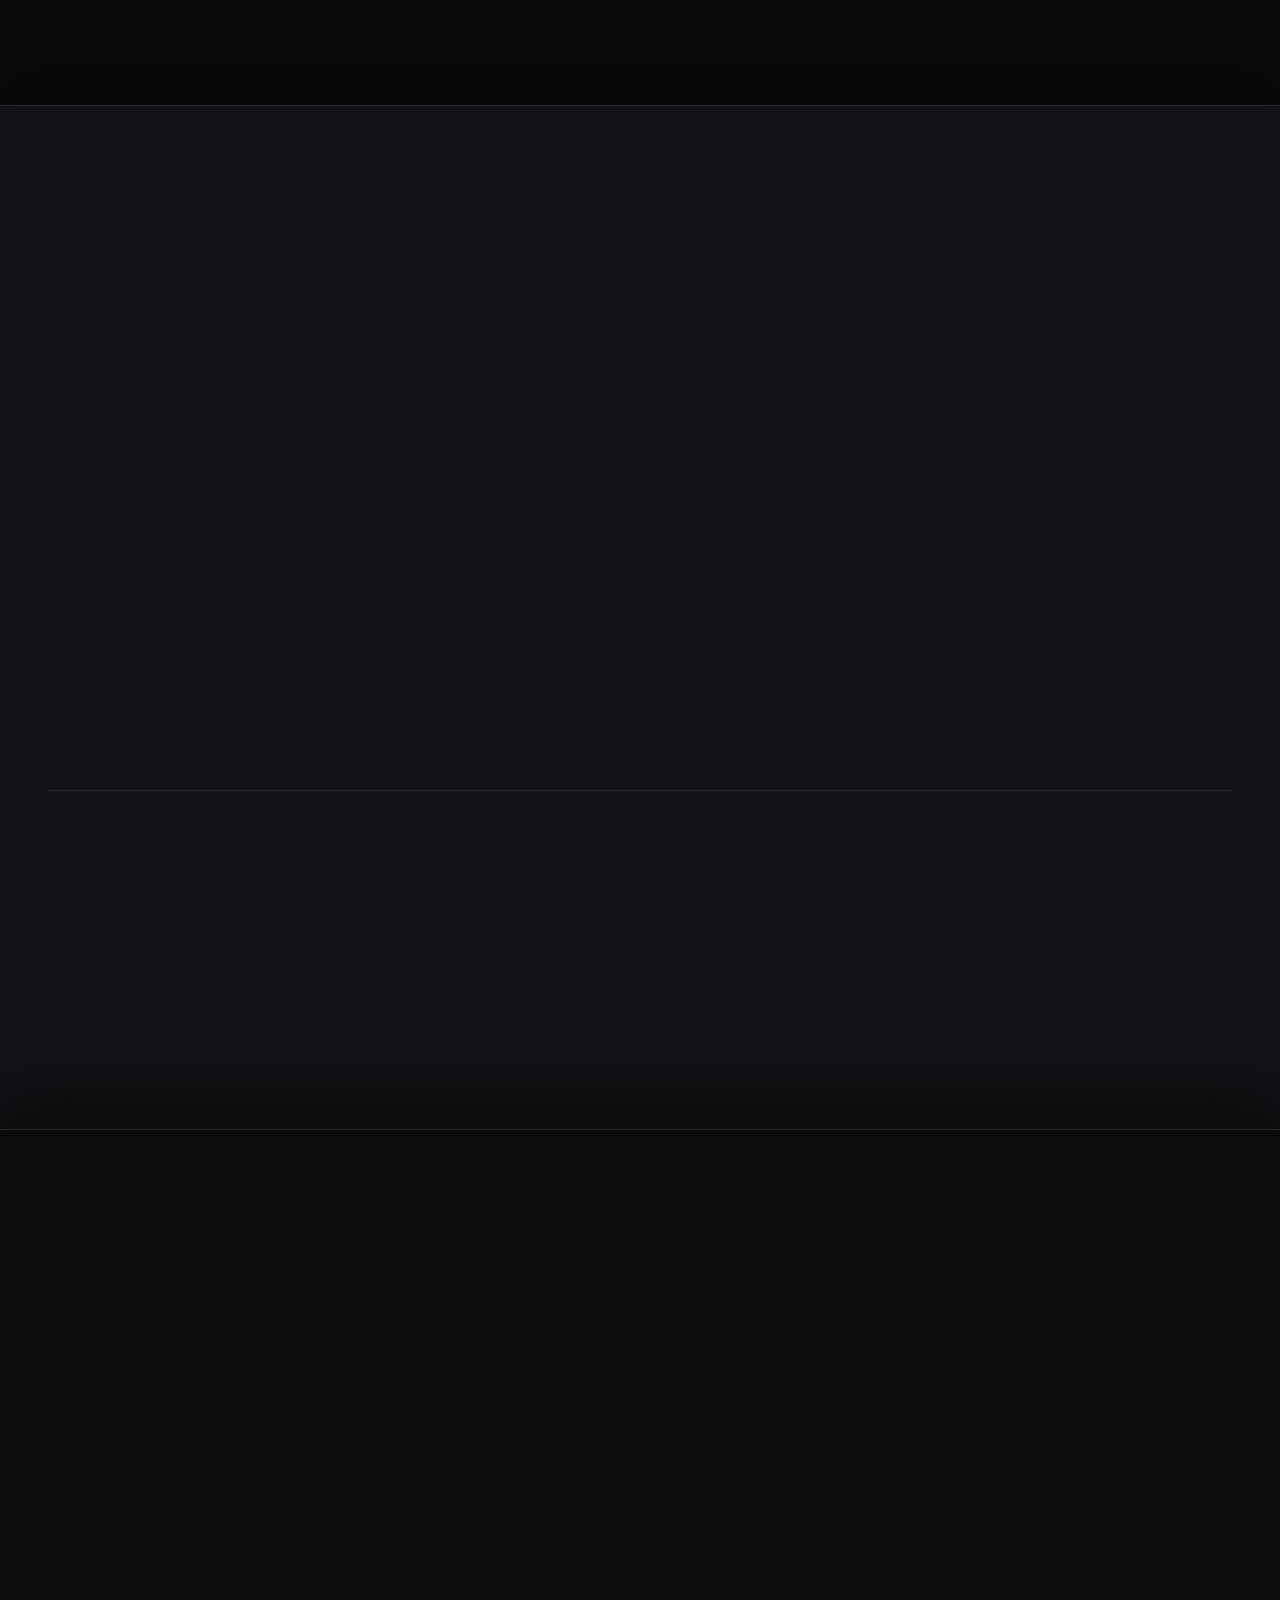
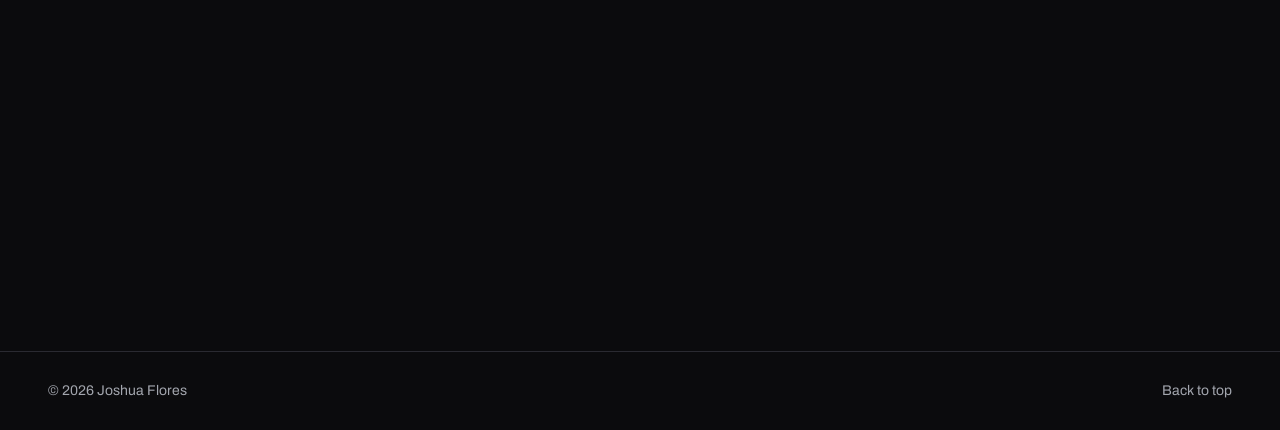
==== commit 59334736: "Rendimiento, ultrawide e índice por perfil para reclutadores - Showreel: una sola reproducción que s" ====
--- a/index.html
+++ b/index.html
@@ -17,8 +17,8 @@
 <meta name="twitter:card" content="summary_large_image">
 <link rel="icon" href="favicon.svg" type="image/svg+xml">
 <link rel="preload" href="assets/fonts/archivo-var.woff2" as="font" type="font/woff2" crossorigin>
-<link rel="stylesheet" href="css/styles.css?v=20261006g">
-<link rel="stylesheet" href="css/reel.css?v=20261006g">
+<link rel="stylesheet" href="css/styles.css?v=20261028b">
+<link rel="stylesheet" href="css/reel.css?v=20261028b">
 <script>
   // Antes del primer pintado: activa las apariciones (solo opacidad si el sistema pide menos movimiento).
   (function () {
@@ -44,7 +44,7 @@
 </script>
 </head>
 <body>
-<svg xmlns="http://www.w3.org/2000/svg" style="display:none"><symbol id="i-arrow-up-right" viewBox="0 0 256 256"><path d="M200,64V168a8,8,0,0,1-16,0V83.31L69.66,197.66a8,8,0,0,1-11.32-11.32L172.69,72H88a8,8,0,0,1,0-16H192A8,8,0,0,1,200,64Z"/></symbol><symbol id="i-arrow-right" viewBox="0 0 256 256"><path d="M221.66,133.66l-72,72a8,8,0,0,1-11.32-11.32L196.69,136H40a8,8,0,0,1,0-16H196.69L138.34,61.66a8,8,0,0,1,11.32-11.32l72,72A8,8,0,0,1,221.66,133.66Z"/></symbol><symbol id="i-arrow-down" viewBox="0 0 256 256"><path d="M205.66,149.66l-72,72a8,8,0,0,1-11.32,0l-72-72a8,8,0,0,1,11.32-11.32L120,196.69V40a8,8,0,0,1,16,0V196.69l58.34-58.35a8,8,0,0,1,11.32,11.32Z"/></symbol><symbol id="i-whatsapp-logo" viewBox="0 0 256 256"><path d="M187.58,144.84l-32-16a8,8,0,0,0-8,.5l-14.69,9.8a40.55,40.55,0,0,1-16-16l9.8-14.69a8,8,0,0,0,.5-8l-16-32A8,8,0,0,0,104,64a40,40,0,0,0-40,40,88.1,88.1,0,0,0,88,88,40,40,0,0,0,40-40A8,8,0,0,0,187.58,144.84ZM152,176a72.08,72.08,0,0,1-72-72A24,24,0,0,1,99.29,80.46l11.48,23L101,118a8,8,0,0,0-.73,7.51,56.47,56.47,0,0,0,30.15,30.15A8,8,0,0,0,138,155l14.61-9.74,23,11.48A24,24,0,0,1,152,176ZM128,24A104,104,0,0,0,36.18,176.88L24.83,210.93a16,16,0,0,0,20.24,20.24l34.05-11.35A104,104,0,1,0,128,24Zm0,192a87.87,87.87,0,0,1-44.06-11.81,8,8,0,0,0-6.54-.67L40,216,52.47,178.6a8,8,0,0,0-.66-6.54A88,88,0,1,1,128,216Z"/></symbol><symbol id="i-linkedin-logo" viewBox="0 0 256 256"><path d="M216,24H40A16,16,0,0,0,24,40V216a16,16,0,0,0,16,16H216a16,16,0,0,0,16-16V40A16,16,0,0,0,216,24Zm0,192H40V40H216V216ZM96,112v64a8,8,0,0,1-16,0V112a8,8,0,0,1,16,0Zm88,28v36a8,8,0,0,1-16,0V140a20,20,0,0,0-40,0v36a8,8,0,0,1-16,0V112a8,8,0,0,1,15.79-1.78A36,36,0,0,1,184,140ZM100,84A12,12,0,1,1,88,72,12,12,0,0,1,100,84Z"/></symbol><symbol id="i-envelope-simple" viewBox="0 0 256 256"><path d="M224,48H32a8,8,0,0,0-8,8V192a16,16,0,0,0,16,16H216a16,16,0,0,0,16-16V56A8,8,0,0,0,224,48ZM203.43,64,128,133.15,52.57,64ZM216,192H40V74.19l82.59,75.71a8,8,0,0,0,10.82,0L216,74.19V192Z"/></symbol><symbol id="i-download-simple" viewBox="0 0 256 256"><path d="M224,144v64a8,8,0,0,1-8,8H40a8,8,0,0,1-8-8V144a8,8,0,0,1,16,0v56H208V144a8,8,0,0,1,16,0Zm-101.66,5.66a8,8,0,0,0,11.32,0l40-40a8,8,0,0,0-11.32-11.32L136,124.69V32a8,8,0,0,0-16,0v92.69L93.66,98.34a8,8,0,0,0-11.32,11.32Z"/></symbol><symbol id="i-play" viewBox="0 0 256 256"><path d="M232.4,114.49,88.32,26.35a16,16,0,0,0-16.2-.3A15.86,15.86,0,0,0,64,39.87V216.13A15.94,15.94,0,0,0,80,232a16.07,16.07,0,0,0,8.36-2.35L232.4,141.51a15.81,15.81,0,0,0,0-27ZM80,215.94V40l143.83,88Z"/></symbol><symbol id="i-x" viewBox="0 0 256 256"><path d="M205.66,194.34a8,8,0,0,1-11.32,11.32L128,139.31,61.66,205.66a8,8,0,0,1-11.32-11.32L116.69,128,50.34,61.66A8,8,0,0,1,61.66,50.34L128,116.69l66.34-66.35a8,8,0,0,1,11.32,11.32L139.31,128Z"/></symbol><symbol id="i-caret-left" viewBox="0 0 256 256"><path d="M165.66,202.34a8,8,0,0,1-11.32,11.32l-80-80a8,8,0,0,1,0-11.32l80-80a8,8,0,0,1,11.32,11.32L91.31,128Z"/></symbol><symbol id="i-caret-right" viewBox="0 0 256 256"><path d="M181.66,133.66l-80,80a8,8,0,0,1-11.32-11.32L164.69,128,90.34,53.66a8,8,0,0,1,11.32-11.32l80,80A8,8,0,0,1,181.66,133.66Z"/></symbol><symbol id="i-copy" viewBox="0 0 256 256"><path d="M216,32H88a8,8,0,0,0-8,8V80H40a8,8,0,0,0-8,8V216a8,8,0,0,0,8,8H168a8,8,0,0,0,8-8V176h40a8,8,0,0,0,8-8V40A8,8,0,0,0,216,32ZM160,208H48V96H160Zm48-48H176V88a8,8,0,0,0-8-8H96V48H208Z"/></symbol><symbol id="i-check" viewBox="0 0 256 256"><path d="M229.66,77.66l-128,128a8,8,0,0,1-11.32,0l-56-56a8,8,0,0,1,11.32-11.32L96,188.69,218.34,66.34a8,8,0,0,1,11.32,11.32Z"/></symbol><symbol id="i-pause" viewBox="0 0 256 256"><path d="M200,32H160a16,16,0,0,0-16,16V208a16,16,0,0,0,16,16h40a16,16,0,0,0,16-16V48A16,16,0,0,0,200,32Zm0,176H160V48h40ZM96,32H56A16,16,0,0,0,40,48V208a16,16,0,0,0,16,16H96a16,16,0,0,0,16-16V48A16,16,0,0,0,96,32Zm0,176H56V48H96Z"/></symbol><symbol id="l-sparkle" viewBox="0 0 256 256"><path d="M196.89,130.94,144.4,111.6,125.06,59.11a13.92,13.92,0,0,0-26.12,0L79.6,111.6,27.11,130.94a13.92,13.92,0,0,0,0,26.12L79.6,176.4l19.34,52.49a13.92,13.92,0,0,0,26.12,0L144.4,176.4l52.49-19.34a13.92,13.92,0,0,0,0-26.12Zm-4.15,14.86-55.08,20.3a6,6,0,0,0-3.56,3.56l-20.3,55.08a1.92,1.92,0,0,1-3.6,0L89.9,169.66a6,6,0,0,0-3.56-3.56L31.26,145.8a1.92,1.92,0,0,1,0-3.6l55.08-20.3a6,6,0,0,0,3.56-3.56l20.3-55.08a1.92,1.92,0,0,1,3.6,0l20.3,55.08a6,6,0,0,0,3.56,3.56l55.08,20.3a1.92,1.92,0,0,1,0,3.6ZM146,40a6,6,0,0,1,6-6h18V16a6,6,0,0,1,12,0V34h18a6,6,0,0,1,0,12H182V64a6,6,0,0,1-12,0V46H152A6,6,0,0,1,146,40ZM246,88a6,6,0,0,1-6,6H230v10a6,6,0,0,1-12,0V94H208a6,6,0,0,1,0-12h10V72a6,6,0,0,1,12,0V82h10A6,6,0,0,1,246,88Z"/></symbol><symbol id="l-image" viewBox="0 0 256 256"><path d="M216,42H40A14,14,0,0,0,26,56V200a14,14,0,0,0,14,14H216a14,14,0,0,0,14-14V56A14,14,0,0,0,216,42ZM40,54H216a2,2,0,0,1,2,2V163.57L188.53,134.1a14,14,0,0,0-19.8,0l-21.42,21.42L101.9,110.1a14,14,0,0,0-19.8,0L38,154.2V56A2,2,0,0,1,40,54ZM38,200V171.17l52.58-52.58a2,2,0,0,1,2.84,0L176.83,202H40A2,2,0,0,1,38,200Zm178,2H193.8l-38-38,21.41-21.42a2,2,0,0,1,2.83,0l38,38V200A2,2,0,0,1,216,202ZM146,100a10,10,0,1,1,10,10A10,10,0,0,1,146,100Z"/></symbol><symbol id="l-hand-pointing" viewBox="0 0 256 256"><path d="M196,90a25.87,25.87,0,0,0-14.59,4.49A26,26,0,0,0,142,78.1V44a26,26,0,0,0-52,0v87l-7.53-12.1a26,26,0,0,0-45,26.07l4.67,8.25c34,60,48.07,84.77,93.86,84.77a86.1,86.1,0,0,0,86-86V116A26,26,0,0,0,196,90Zm14,62a74.09,74.09,0,0,1-74,74c-38.8,0-50-19.83-83.42-78.69L47.89,139l0,0A14,14,0,0,1,53,119.88,13.87,13.87,0,0,1,60,118a14,14,0,0,1,12.15,7l.1.17,18.68,30A6,6,0,0,0,102,152V44a14,14,0,0,1,28,0v68a6,6,0,0,0,12,0V100a14,14,0,0,1,28,0v20a6,6,0,0,0,12,0v-4a14,14,0,0,1,28,0Z"/></symbol><symbol id="l-shield-check" viewBox="0 0 256 256"><path d="M208,42H48A14,14,0,0,0,34,56v56c0,51.94,25.12,83.4,46.2,100.64,22.73,18.6,45.27,24.89,46.22,25.15a6,6,0,0,0,3.16,0c.95-.26,23.49-6.55,46.22-25.15C196.88,195.4,222,163.94,222,112V56A14,14,0,0,0,208,42Zm2,70c0,37.76-13.94,68.39-41.44,91.06A131.17,131.17,0,0,1,128,225.72a130.94,130.94,0,0,1-40.56-22.66C59.94,180.39,46,149.76,46,112V56a2,2,0,0,1,2-2H208a2,2,0,0,1,2,2ZM172.24,99.76a6,6,0,0,1,0,8.48l-56,56a6,6,0,0,1-8.48,0l-24-24a6,6,0,0,1,8.48-8.48L112,151.51l51.76-51.75A6,6,0,0,1,172.24,99.76Z"/></symbol><symbol id="l-ruler" viewBox="0 0 256 256"><path d="M233.91,74.79,181.22,22.1a14,14,0,0,0-19.8,0L22.09,161.41a14,14,0,0,0,0,19.8L74.78,233.9a14,14,0,0,0,19.8,0L233.91,94.59A14,14,0,0,0,233.91,74.79ZM225.42,86.1,86.1,225.41h0a2,2,0,0,1-2.83,0L30.58,172.73a2,2,0,0,1,0-2.83L64,136.48l27.76,27.76a6,6,0,1,0,8.48-8.48L72.48,128,96,104.48l27.76,27.76a6,6,0,0,0,8.48-8.48L104.48,96,128,72.49l27.76,27.75a6,6,0,0,0,8.48-8.48L136.49,64,169.9,30.59a2,2,0,0,1,2.83,0l52.69,52.68A2,2,0,0,1,225.42,86.1Z"/></symbol><symbol id="l-storefront" viewBox="0 0 256 256"><path d="M26.22,94.41A6,6,0,0,0,26,96v16A38,38,0,0,0,42,143V216a6,6,0,0,0,6,6H208a6,6,0,0,0,6-6V143A38,38,0,0,0,230,112V96a5.91,5.91,0,0,0-.23-1.64L215.43,44.15A14.07,14.07,0,0,0,202,34H54A14.07,14.07,0,0,0,40.57,44.15Zm25.89-47A2,2,0,0,1,54,46H202a2,2,0,0,1,1.92,1.45L216.05,90H40ZM102,102h52v10a26,26,0,0,1-52,0Zm-64,0H90v10a26,26,0,0,1-38.18,23,6,6,0,0,0-1.65-1A26,26,0,0,1,38,112ZM202,210H54V148.66a38,38,0,0,0,42-16.21,37.95,37.95,0,0,0,64,0,38,38,0,0,0,42,16.21Zm3.83-76a6,6,0,0,0-1.65,1A26,26,0,0,1,166,112V102h52v10A26,26,0,0,1,205.83,134Z"/></symbol><symbol id="l-device-mobile" viewBox="0 0 256 256"><path d="M176,18H80A22,22,0,0,0,58,40V216a22,22,0,0,0,22,22h96a22,22,0,0,0,22-22V40A22,22,0,0,0,176,18ZM70,62H186V194H70ZM80,30h96a10,10,0,0,1,10,10V50H70V40A10,10,0,0,1,80,30Zm96,196H80a10,10,0,0,1-10-10V206H186v10A10,10,0,0,1,176,226Z"/></symbol><symbol id="l-envelope-simple" viewBox="0 0 256 256"><path d="M224,50H32a6,6,0,0,0-6,6V192a14,14,0,0,0,14,14H216a14,14,0,0,0,14-14V56A6,6,0,0,0,224,50ZM208.58,62,128,135.86,47.42,62ZM216,194H40a2,2,0,0,1-2-2V69.64l86,78.78a6,6,0,0,0,8.1,0L218,69.64V192A2,2,0,0,1,216,194Z"/></symbol><symbol id="l-megaphone" viewBox="0 0 256 256"><path d="M246,120a46.05,46.05,0,0,0-46-46H160.15c-2.58-.15-54.1-3.57-103.15-44.71A14,14,0,0,0,34,40V200a13.85,13.85,0,0,0,8.07,12.68A14.16,14.16,0,0,0,48,214a13.9,13.9,0,0,0,9-3.3c40-33.52,81.57-42,97-44.07v34a14,14,0,0,0,6.23,11.65l11,7.33a14,14,0,0,0,21.32-8.17l12.13-45.71A46.07,46.07,0,0,0,246,120ZM49.29,201.52A2,2,0,0,1,46,200V40a1.9,1.9,0,0,1,1.15-1.8A2.08,2.08,0,0,1,48,38a1.91,1.91,0,0,1,1.26.48c44,36.92,89,45.19,104.71,47v69C138.29,156.33,93.3,164.61,49.29,201.52Zm131.64,7a2,2,0,0,1-3.05,1.18l-11-7.33a2,2,0,0,1-.89-1.67V166h26.2ZM200,154H166V86h34a34,34,0,1,1,0,68Z"/></symbol><symbol id="l-printer" viewBox="0 0 256 256"><path d="M214.67,74H198V40a6,6,0,0,0-6-6H64a6,6,0,0,0-6,6V74H41.33C28.47,74,18,83.87,18,96v80a6,6,0,0,0,6,6H58v34a6,6,0,0,0,6,6H192a6,6,0,0,0,6-6V182h34a6,6,0,0,0,6-6V96C238,83.87,227.53,74,214.67,74ZM70,46H186V74H70ZM186,210H70V158H186Zm40-40H198V152a6,6,0,0,0-6-6H64a6,6,0,0,0-6,6v18H30V96c0-5.51,5.08-10,11.33-10H214.67C220.92,86,226,90.49,226,96Zm-28-54a10,10,0,1,1-10-10A10,10,0,0,1,198,116Z"/></symbol><symbol id="l-play" viewBox="0 0 256 256"><path d="M231.36,116.19,87.28,28.06a14,14,0,0,0-14.18-.27A13.69,13.69,0,0,0,66,39.87V216.13a13.69,13.69,0,0,0,7.1,12.08,14,14,0,0,0,14.18-.27l144.08-88.13a13.82,13.82,0,0,0,0-23.62Zm-6.26,13.38L81,217.7a2,2,0,0,1-2.06,0,1.78,1.78,0,0,1-1-1.61V39.87a1.78,1.78,0,0,1,1-1.61A2.06,2.06,0,0,1,80,38a2,2,0,0,1,1,.31L225.1,126.43a1.82,1.82,0,0,1,0,3.14Z"/></symbol><symbol id="l-cursor-click" viewBox="0 0 256 256"><path d="M90,24V16a6,6,0,0,1,12,0v8a6,6,0,0,1-12,0ZM16,102h8a6,6,0,0,0,0-12H16a6,6,0,0,0,0,12ZM125.32,37.37a6,6,0,0,0,8.05-2.69l8-16a6,6,0,0,0-10.74-5.37l-8,16A6,6,0,0,0,125.32,37.37Zm-96,85.26-16,8a6,6,0,0,0,5.36,10.74l16-8a6,6,0,1,0-5.36-10.74ZM217.9,185.41a14,14,0,0,1,0,19.8L205.21,217.9a14,14,0,0,1-19.8,0L134.1,166.59a2,2,0,0,0-3.21.54l-17.75,46.24a2.44,2.44,0,0,0-.1.24A13.85,13.85,0,0,1,100.26,222c-.23,0-.45,0-.68,0A13.85,13.85,0,0,1,87,212.38L34.7,52.3A14,14,0,0,1,52.3,34.7L212.38,87A14,14,0,0,1,213.61,113l-.24.09-46.25,17.76a2,2,0,0,0-.53,3.21Zm-8.49,8.49L158.1,142.59h0a14,14,0,0,1,4.32-22.74l.24-.1L208.91,102a2,2,0,0,0-.26-3.61L48.58,46.11a2.33,2.33,0,0,0-.65-.11,2,2,0,0,0-1.82,2.58L98.38,208.65a1.84,1.84,0,0,0,1.77,1.35,1.81,1.81,0,0,0,1.84-1.09l17.76-46.25.1-.24a14,14,0,0,1,22.74-4.32l51.31,51.31a2,2,0,0,0,2.83,0l12.68-12.68A2,2,0,0,0,209.41,193.9Z"/></symbol><symbol id="l-tag" viewBox="0 0 256 256"><path d="M241.91,137.42,142.59,38.1a13.94,13.94,0,0,0-9.9-4.1H40a6,6,0,0,0-6,6v92.69a13.94,13.94,0,0,0,4.1,9.9l99.32,99.32a14,14,0,0,0,19.8,0l84.69-84.69A14,14,0,0,0,241.91,137.42Zm-8.49,11.31-84.69,84.69a2,2,0,0,1-2.83,0L46.59,134.1a2,2,0,0,1-.59-1.41V46h86.69a2,2,0,0,1,1.41.59l99.32,99.31A2,2,0,0,1,233.42,148.73ZM94,84A10,10,0,1,1,84,74,10,10,0,0,1,94,84Z"/></symbol><symbol id="l-microsoft-excel-logo" viewBox="0 0 256 256"><path d="M200,26H72A14,14,0,0,0,58,40V66H40A14,14,0,0,0,26,80v96a14,14,0,0,0,14,14H58v26a14,14,0,0,0,14,14H200a14,14,0,0,0,14-14V40A14,14,0,0,0,200,26Zm-42,76h44v52H158Zm44-62V90H158V80a14,14,0,0,0-14-14h-2V38h58A2,2,0,0,1,202,40ZM70,40a2,2,0,0,1,2-2h58V66H70ZM38,176V80a2,2,0,0,1,2-2H144a2,2,0,0,1,2,2v96a2,2,0,0,1-2,2H40A2,2,0,0,1,38,176Zm32,40V190h60v28H72A2,2,0,0,1,70,216Zm130,2H142V190h2a14,14,0,0,0,14-14V166h44v50A2,2,0,0,1,200,218ZM67.39,148.16,84.19,128l-16.8-20.16a6,6,0,1,1,9.22-7.68L92,118.63l15.39-18.47a6,6,0,0,1,9.22,7.68L99.81,128l16.8,20.16a6,6,0,1,1-9.22,7.68L92,137.37,76.61,155.84a6,6,0,0,1-9.22-7.68Z"/></symbol><symbol id="l-copy" viewBox="0 0 256 256"><path d="M216,34H88a6,6,0,0,0-6,6V82H40a6,6,0,0,0-6,6V216a6,6,0,0,0,6,6H168a6,6,0,0,0,6-6V174h42a6,6,0,0,0,6-6V40A6,6,0,0,0,216,34ZM162,210H46V94H162Zm48-48H174V88a6,6,0,0,0-6-6H94V46H210Z"/></symbol><symbol id="l-clipboard-text" viewBox="0 0 256 256"><path d="M166,152a6,6,0,0,1-6,6H96a6,6,0,0,1,0-12h64A6,6,0,0,1,166,152Zm-6-38H96a6,6,0,0,0,0,12h64a6,6,0,0,0,0-12Zm54-66V216a14,14,0,0,1-14,14H56a14,14,0,0,1-14-14V48A14,14,0,0,1,56,34H93.17a45.91,45.91,0,0,1,69.66,0H200A14,14,0,0,1,214,48ZM94,64v2h68V64a34,34,0,0,0-68,0ZM202,48a2,2,0,0,0-2-2H170.33A45.77,45.77,0,0,1,174,64v8a6,6,0,0,1-6,6H88a6,6,0,0,1-6-6V64a45.77,45.77,0,0,1,3.67-18H56a2,2,0,0,0-2,2V216a2,2,0,0,0,2,2H200a2,2,0,0,0,2-2Z"/></symbol><symbol id="l-pen-nib" viewBox="0 0 256 256"><path d="M246,92.68a13.94,13.94,0,0,0-4.1-9.9L173.21,14.1a14,14,0,0,0-19.8,0L124.68,42.83,66.22,64.76a14,14,0,0,0-8.9,10.8L34.08,215A6,6,0,0,0,40,222a6.61,6.61,0,0,0,1-.08l139.44-23.24a14,14,0,0,0,10.81-8.9l21.92-58.46,28.74-28.74A13.92,13.92,0,0,0,246,92.68Zm-66,92.89a2,2,0,0,1-1.54,1.27L57.49,207l52.87-52.88a26,26,0,1,0-8.48-8.48L49,198.53l20.17-121A2,2,0,0,1,70.43,76l56.06-21L201,129.51ZM110,132a14,14,0,1,1,14,14A14,14,0,0,1,110,132ZM233.41,94.1,208,119.51,136.48,48,161.9,22.58a2,2,0,0,1,2.83,0l68.68,68.69a2,2,0,0,1,0,2.83Z"/></symbol><symbol id="l-eye" viewBox="0 0 256 256"><path d="M245.48,125.57c-.34-.78-8.66-19.23-27.24-37.81C201,70.54,171.38,50,128,50S55,70.54,37.76,87.76c-18.58,18.58-26.9,37-27.24,37.81a6,6,0,0,0,0,4.88c.34.77,8.66,19.22,27.24,37.8C55,185.47,84.62,206,128,206s73-20.53,90.24-37.75c18.58-18.58,26.9-37,27.24-37.8A6,6,0,0,0,245.48,125.57ZM128,194c-31.38,0-58.78-11.42-81.45-33.93A134.77,134.77,0,0,1,22.69,128,134.56,134.56,0,0,1,46.55,95.94C69.22,73.42,96.62,62,128,62s58.78,11.42,81.45,33.94A134.56,134.56,0,0,1,233.31,128C226.94,140.21,195,194,128,194Zm0-112a46,46,0,1,0,46,46A46.06,46.06,0,0,0,128,82Zm0,80a34,34,0,1,1,34-34A34,34,0,0,1,128,162Z"/></symbol><symbol id="l-image-square" viewBox="0 0 256 256"><path d="M208,34H48A14,14,0,0,0,34,48V208a14,14,0,0,0,14,14H208a14,14,0,0,0,14-14V48A14,14,0,0,0,208,34ZM46,208V48a2,2,0,0,1,2-2H208a2,2,0,0,1,2,2v82.2l-28.1-28.1a14,14,0,0,0-19.8,0L54.2,210H48A2,2,0,0,1,46,208Zm162,2H71.17l99.41-99.41a2,2,0,0,1,2.83,0L210,147.17V208A2,2,0,0,1,208,210ZM96,118A22,22,0,1,0,74,96,22,22,0,0,0,96,118Zm0-32A10,10,0,1,1,86,96,10,10,0,0,1,96,86Z"/></symbol><symbol id="l-code" viewBox="0 0 256 256"><path d="M67.84,92.61,25.37,128l42.47,35.39a6,6,0,1,1-7.68,9.22l-48-40a6,6,0,0,1,0-9.22l48-40a6,6,0,0,1,7.68,9.22Zm176,30.78-48-40a6,6,0,1,0-7.68,9.22L230.63,128l-42.47,35.39a6,6,0,1,0,7.68,9.22l48-40a6,6,0,0,0,0-9.22Zm-81.79-89A6,6,0,0,0,154.36,38l-64,176A6,6,0,0,0,94,221.64a6.15,6.15,0,0,0,2,.36,6,6,0,0,0,5.64-3.95l64-176A6,6,0,0,0,162.05,34.36Z"/></symbol><symbol id="l-user" viewBox="0 0 256 256"><path d="M229.19,213c-15.81-27.32-40.63-46.49-69.47-54.62a70,70,0,1,0-63.44,0C67.44,166.5,42.62,185.67,26.81,213a6,6,0,1,0,10.38,6C56.4,185.81,90.34,166,128,166s71.6,19.81,90.81,53a6,6,0,1,0,10.38-6ZM70,96a58,58,0,1,1,58,58A58.07,58.07,0,0,1,70,96Z"/></symbol><symbol id="l-check-circle" viewBox="0 0 256 256"><path d="M172.24,99.76a6,6,0,0,1,0,8.48l-56,56a6,6,0,0,1-8.48,0l-24-24a6,6,0,0,1,8.48-8.48L112,151.51l51.76-51.75A6,6,0,0,1,172.24,99.76ZM230,128A102,102,0,1,1,128,26,102.12,102.12,0,0,1,230,128Zm-12,0a90,90,0,1,0-90,90A90.1,90.1,0,0,0,218,128Z"/></symbol><symbol id="l-warning-circle" viewBox="0 0 256 256"><path d="M128,26A102,102,0,1,0,230,128,102.12,102.12,0,0,0,128,26Zm0,192a90,90,0,1,1,90-90A90.1,90.1,0,0,1,128,218Zm-6-82V80a6,6,0,0,1,12,0v56a6,6,0,0,1-12,0Zm16,36a10,10,0,1,1-10-10A10,10,0,0,1,138,172Z"/></symbol><symbol id="l-stack" viewBox="0 0 256 256"><path d="M229.18,173a6,6,0,0,1-2.16,8.2l-96,56a6,6,0,0,1-6,0l-96-56a6,6,0,0,1,6-10.36l93,54.23,93-54.23A6,6,0,0,1,229.18,173ZM221,122.82l-93,54.23L35,122.82a6,6,0,0,0-6,10.36l96,56a6,6,0,0,0,6,0l96-56a6,6,0,0,0-6-10.36ZM26,80a6,6,0,0,1,3-5.18l96-56a6,6,0,0,1,6,0l96,56a6,6,0,0,1,0,10.36l-96,56a6,6,0,0,1-6,0l-96-56A6,6,0,0,1,26,80Zm17.91,0L128,129.05,212.09,80,128,31Z"/></symbol><symbol id="l-calendar-blank" viewBox="0 0 256 256"><path d="M208,34H182V24a6,6,0,0,0-12,0V34H86V24a6,6,0,0,0-12,0V34H48A14,14,0,0,0,34,48V208a14,14,0,0,0,14,14H208a14,14,0,0,0,14-14V48A14,14,0,0,0,208,34ZM48,46H74V56a6,6,0,0,0,12,0V46h84V56a6,6,0,0,0,12,0V46h26a2,2,0,0,1,2,2V82H46V48A2,2,0,0,1,48,46ZM208,210H48a2,2,0,0,1-2-2V94H210V208A2,2,0,0,1,208,210Z"/></symbol><symbol id="l-soccer-ball" viewBox="0 0 256 256"><path d="M128,26A102,102,0,1,0,230,128,102.12,102.12,0,0,0,128,26Zm77.67,147.42H169.89L159.41,159l13.29-38.72,17-5.51,27.94,21.43A89.38,89.38,0,0,1,205.67,173.42Zm-119.56,0H50.33A89.38,89.38,0,0,1,38.38,136.2l27.94-21.43,17,5.51L96.59,159ZM51,81.42l7.24,24.41-20,15.34A89.47,89.47,0,0,1,51,81.42ZM107.56,154,95.15,117.86,128,95.28l32.85,22.58L148.44,154Zm90.19-48.17L205,81.42a89.47,89.47,0,0,1,12.75,39.75Zm-1.66-36.62L186,103.35l-17,5.53-35-24V67.16l30.9-21.24A90.3,90.3,0,0,1,196.09,69.21ZM150.92,41,128,56.72,105.08,41a90.22,90.22,0,0,1,45.84,0ZM91.11,45.91,122,67.16V84.84l-35,24-17-5.53L59.91,69.21A90.4,90.4,0,0,1,91.11,45.91ZM58.75,185.42H84.93l9.19,26A90.37,90.37,0,0,1,58.75,185.42Zm49.68,30.43L95.88,180.39,106.34,166h43.32l10.46,14.39-12.55,35.46a90.14,90.14,0,0,1-39.14,0Zm53.45-4.48,9.19-26h26.18A90.37,90.37,0,0,1,161.88,211.37Z"/></symbol><symbol id="i-instagram-logo" viewBox="0 0 256 256"><path d="M128,80a48,48,0,1,0,48,48A48.05,48.05,0,0,0,128,80Zm0,80a32,32,0,1,1,32-32A32,32,0,0,1,128,160ZM176,24H80A56.06,56.06,0,0,0,24,80v96a56.06,56.06,0,0,0,56,56h96a56.06,56.06,0,0,0,56-56V80A56.06,56.06,0,0,0,176,24Zm40,152a40,40,0,0,1-40,40H80a40,40,0,0,1-40-40V80A40,40,0,0,1,80,40h96a40,40,0,0,1,40,40ZM192,76a12,12,0,1,1-12-12A12,12,0,0,1,192,76Z"/></symbol><symbol id="l-globe" viewBox="0 0 256 256"><path d="M128,26A102,102,0,1,0,230,128,102.12,102.12,0,0,0,128,26Zm81.57,64H169.19a132.58,132.58,0,0,0-25.73-50.67A90.29,90.29,0,0,1,209.57,90ZM218,128a89.7,89.7,0,0,1-3.83,26H171.81a155.43,155.43,0,0,0,0-52h42.36A89.7,89.7,0,0,1,218,128Zm-90,87.83a110,110,0,0,1-15.19-19.45A124.24,124.24,0,0,1,99.35,166h57.3a124.24,124.24,0,0,1-13.46,30.38A110,110,0,0,1,128,215.83ZM96.45,154a139.18,139.18,0,0,1,0-52h63.1a139.18,139.18,0,0,1,0,52ZM38,128a89.7,89.7,0,0,1,3.83-26H84.19a155.43,155.43,0,0,0,0,52H41.83A89.7,89.7,0,0,1,38,128Zm90-87.83a110,110,0,0,1,15.19,19.45A124.24,124.24,0,0,1,156.65,90H99.35a124.24,124.24,0,0,1,13.46-30.38A110,110,0,0,1,128,40.17Zm-15.46-.84A132.58,132.58,0,0,0,86.81,90H46.43A90.29,90.29,0,0,1,112.54,39.33ZM46.43,166H86.81a132.58,132.58,0,0,0,25.73,50.67A90.29,90.29,0,0,1,46.43,166Zm97,50.67A132.58,132.58,0,0,0,169.19,166h40.38A90.29,90.29,0,0,1,143.46,216.67Z"/></symbol><symbol id="i-list" viewBox="0 0 256 256"><path d="M224,128a8,8,0,0,1-8,8H40a8,8,0,0,1,0-16H216A8,8,0,0,1,224,128ZM40,72H216a8,8,0,0,0,0-16H40a8,8,0,0,0,0,16ZM216,184H40a8,8,0,0,0,0,16H216a8,8,0,0,0,0-16Z"/></symbol></svg>
+<svg xmlns="http://www.w3.org/2000/svg" style="display:none"><symbol id="i-arrow-up-right" viewBox="0 0 256 256"><path d="M200,64V168a8,8,0,0,1-16,0V83.31L69.66,197.66a8,8,0,0,1-11.32-11.32L172.69,72H88a8,8,0,0,1,0-16H192A8,8,0,0,1,200,64Z"/></symbol><symbol id="i-arrow-right" viewBox="0 0 256 256"><path d="M221.66,133.66l-72,72a8,8,0,0,1-11.32-11.32L196.69,136H40a8,8,0,0,1,0-16H196.69L138.34,61.66a8,8,0,0,1,11.32-11.32l72,72A8,8,0,0,1,221.66,133.66Z"/></symbol><symbol id="i-arrow-down" viewBox="0 0 256 256"><path d="M205.66,149.66l-72,72a8,8,0,0,1-11.32,0l-72-72a8,8,0,0,1,11.32-11.32L120,196.69V40a8,8,0,0,1,16,0V196.69l58.34-58.35a8,8,0,0,1,11.32,11.32Z"/></symbol><symbol id="i-whatsapp-logo" viewBox="0 0 256 256"><path d="M187.58,144.84l-32-16a8,8,0,0,0-8,.5l-14.69,9.8a40.55,40.55,0,0,1-16-16l9.8-14.69a8,8,0,0,0,.5-8l-16-32A8,8,0,0,0,104,64a40,40,0,0,0-40,40,88.1,88.1,0,0,0,88,88,40,40,0,0,0,40-40A8,8,0,0,0,187.58,144.84ZM152,176a72.08,72.08,0,0,1-72-72A24,24,0,0,1,99.29,80.46l11.48,23L101,118a8,8,0,0,0-.73,7.51,56.47,56.47,0,0,0,30.15,30.15A8,8,0,0,0,138,155l14.61-9.74,23,11.48A24,24,0,0,1,152,176ZM128,24A104,104,0,0,0,36.18,176.88L24.83,210.93a16,16,0,0,0,20.24,20.24l34.05-11.35A104,104,0,1,0,128,24Zm0,192a87.87,87.87,0,0,1-44.06-11.81,8,8,0,0,0-6.54-.67L40,216,52.47,178.6a8,8,0,0,0-.66-6.54A88,88,0,1,1,128,216Z"/></symbol><symbol id="i-linkedin-logo" viewBox="0 0 256 256"><path d="M216,24H40A16,16,0,0,0,24,40V216a16,16,0,0,0,16,16H216a16,16,0,0,0,16-16V40A16,16,0,0,0,216,24Zm0,192H40V40H216V216ZM96,112v64a8,8,0,0,1-16,0V112a8,8,0,0,1,16,0Zm88,28v36a8,8,0,0,1-16,0V140a20,20,0,0,0-40,0v36a8,8,0,0,1-16,0V112a8,8,0,0,1,15.79-1.78A36,36,0,0,1,184,140ZM100,84A12,12,0,1,1,88,72,12,12,0,0,1,100,84Z"/></symbol><symbol id="i-envelope-simple" viewBox="0 0 256 256"><path d="M224,48H32a8,8,0,0,0-8,8V192a16,16,0,0,0,16,16H216a16,16,0,0,0,16-16V56A8,8,0,0,0,224,48ZM203.43,64,128,133.15,52.57,64ZM216,192H40V74.19l82.59,75.71a8,8,0,0,0,10.82,0L216,74.19V192Z"/></symbol><symbol id="i-download-simple" viewBox="0 0 256 256"><path d="M224,144v64a8,8,0,0,1-8,8H40a8,8,0,0,1-8-8V144a8,8,0,0,1,16,0v56H208V144a8,8,0,0,1,16,0Zm-101.66,5.66a8,8,0,0,0,11.32,0l40-40a8,8,0,0,0-11.32-11.32L136,124.69V32a8,8,0,0,0-16,0v92.69L93.66,98.34a8,8,0,0,0-11.32,11.32Z"/></symbol><symbol id="i-play" viewBox="0 0 256 256"><path d="M232.4,114.49,88.32,26.35a16,16,0,0,0-16.2-.3A15.86,15.86,0,0,0,64,39.87V216.13A15.94,15.94,0,0,0,80,232a16.07,16.07,0,0,0,8.36-2.35L232.4,141.51a15.81,15.81,0,0,0,0-27ZM80,215.94V40l143.83,88Z"/></symbol><symbol id="i-x" viewBox="0 0 256 256"><path d="M205.66,194.34a8,8,0,0,1-11.32,11.32L128,139.31,61.66,205.66a8,8,0,0,1-11.32-11.32L116.69,128,50.34,61.66A8,8,0,0,1,61.66,50.34L128,116.69l66.34-66.35a8,8,0,0,1,11.32,11.32L139.31,128Z"/></symbol><symbol id="i-caret-left" viewBox="0 0 256 256"><path d="M165.66,202.34a8,8,0,0,1-11.32,11.32l-80-80a8,8,0,0,1,0-11.32l80-80a8,8,0,0,1,11.32,11.32L91.31,128Z"/></symbol><symbol id="i-caret-right" viewBox="0 0 256 256"><path d="M181.66,133.66l-80,80a8,8,0,0,1-11.32-11.32L164.69,128,90.34,53.66a8,8,0,0,1,11.32-11.32l80,80A8,8,0,0,1,181.66,133.66Z"/></symbol><symbol id="i-copy" viewBox="0 0 256 256"><path d="M216,32H88a8,8,0,0,0-8,8V80H40a8,8,0,0,0-8,8V216a8,8,0,0,0,8,8H168a8,8,0,0,0,8-8V176h40a8,8,0,0,0,8-8V40A8,8,0,0,0,216,32ZM160,208H48V96H160Zm48-48H176V88a8,8,0,0,0-8-8H96V48H208Z"/></symbol><symbol id="i-check" viewBox="0 0 256 256"><path d="M229.66,77.66l-128,128a8,8,0,0,1-11.32,0l-56-56a8,8,0,0,1,11.32-11.32L96,188.69,218.34,66.34a8,8,0,0,1,11.32,11.32Z"/></symbol><symbol id="i-replay" viewBox="0 0 256 256"><path d="M224,128a96,96,0,0,1-94.71,96H128A95.38,95.38,0,0,1,62.1,197.8a8,8,0,0,1,11-11.63A80,80,0,1,0,71.43,71.39a3.07,3.07,0,0,1-.26.25L44.59,96H72a8,8,0,0,1,0,16H24a8,8,0,0,1-8-8V56a8,8,0,0,1,16,0V85.8L60.25,60A96,96,0,0,1,224,128Z"/></symbol><symbol id="i-pause" viewBox="0 0 256 256"><path d="M200,32H160a16,16,0,0,0-16,16V208a16,16,0,0,0,16,16h40a16,16,0,0,0,16-16V48A16,16,0,0,0,200,32Zm0,176H160V48h40ZM96,32H56A16,16,0,0,0,40,48V208a16,16,0,0,0,16,16H96a16,16,0,0,0,16-16V48A16,16,0,0,0,96,32Zm0,176H56V48H96Z"/></symbol><symbol id="l-sparkle" viewBox="0 0 256 256"><path d="M196.89,130.94,144.4,111.6,125.06,59.11a13.92,13.92,0,0,0-26.12,0L79.6,111.6,27.11,130.94a13.92,13.92,0,0,0,0,26.12L79.6,176.4l19.34,52.49a13.92,13.92,0,0,0,26.12,0L144.4,176.4l52.49-19.34a13.92,13.92,0,0,0,0-26.12Zm-4.15,14.86-55.08,20.3a6,6,0,0,0-3.56,3.56l-20.3,55.08a1.92,1.92,0,0,1-3.6,0L89.9,169.66a6,6,0,0,0-3.56-3.56L31.26,145.8a1.92,1.92,0,0,1,0-3.6l55.08-20.3a6,6,0,0,0,3.56-3.56l20.3-55.08a1.92,1.92,0,0,1,3.6,0l20.3,55.08a6,6,0,0,0,3.56,3.56l55.08,20.3a1.92,1.92,0,0,1,0,3.6ZM146,40a6,6,0,0,1,6-6h18V16a6,6,0,0,1,12,0V34h18a6,6,0,0,1,0,12H182V64a6,6,0,0,1-12,0V46H152A6,6,0,0,1,146,40ZM246,88a6,6,0,0,1-6,6H230v10a6,6,0,0,1-12,0V94H208a6,6,0,0,1,0-12h10V72a6,6,0,0,1,12,0V82h10A6,6,0,0,1,246,88Z"/></symbol><symbol id="l-image" viewBox="0 0 256 256"><path d="M216,42H40A14,14,0,0,0,26,56V200a14,14,0,0,0,14,14H216a14,14,0,0,0,14-14V56A14,14,0,0,0,216,42ZM40,54H216a2,2,0,0,1,2,2V163.57L188.53,134.1a14,14,0,0,0-19.8,0l-21.42,21.42L101.9,110.1a14,14,0,0,0-19.8,0L38,154.2V56A2,2,0,0,1,40,54ZM38,200V171.17l52.58-52.58a2,2,0,0,1,2.84,0L176.83,202H40A2,2,0,0,1,38,200Zm178,2H193.8l-38-38,21.41-21.42a2,2,0,0,1,2.83,0l38,38V200A2,2,0,0,1,216,202ZM146,100a10,10,0,1,1,10,10A10,10,0,0,1,146,100Z"/></symbol><symbol id="l-hand-pointing" viewBox="0 0 256 256"><path d="M196,90a25.87,25.87,0,0,0-14.59,4.49A26,26,0,0,0,142,78.1V44a26,26,0,0,0-52,0v87l-7.53-12.1a26,26,0,0,0-45,26.07l4.67,8.25c34,60,48.07,84.77,93.86,84.77a86.1,86.1,0,0,0,86-86V116A26,26,0,0,0,196,90Zm14,62a74.09,74.09,0,0,1-74,74c-38.8,0-50-19.83-83.42-78.69L47.89,139l0,0A14,14,0,0,1,53,119.88,13.87,13.87,0,0,1,60,118a14,14,0,0,1,12.15,7l.1.17,18.68,30A6,6,0,0,0,102,152V44a14,14,0,0,1,28,0v68a6,6,0,0,0,12,0V100a14,14,0,0,1,28,0v20a6,6,0,0,0,12,0v-4a14,14,0,0,1,28,0Z"/></symbol><symbol id="l-shield-check" viewBox="0 0 256 256"><path d="M208,42H48A14,14,0,0,0,34,56v56c0,51.94,25.12,83.4,46.2,100.64,22.73,18.6,45.27,24.89,46.22,25.15a6,6,0,0,0,3.16,0c.95-.26,23.49-6.55,46.22-25.15C196.88,195.4,222,163.94,222,112V56A14,14,0,0,0,208,42Zm2,70c0,37.76-13.94,68.39-41.44,91.06A131.17,131.17,0,0,1,128,225.72a130.94,130.94,0,0,1-40.56-22.66C59.94,180.39,46,149.76,46,112V56a2,2,0,0,1,2-2H208a2,2,0,0,1,2,2ZM172.24,99.76a6,6,0,0,1,0,8.48l-56,56a6,6,0,0,1-8.48,0l-24-24a6,6,0,0,1,8.48-8.48L112,151.51l51.76-51.75A6,6,0,0,1,172.24,99.76Z"/></symbol><symbol id="l-ruler" viewBox="0 0 256 256"><path d="M233.91,74.79,181.22,22.1a14,14,0,0,0-19.8,0L22.09,161.41a14,14,0,0,0,0,19.8L74.78,233.9a14,14,0,0,0,19.8,0L233.91,94.59A14,14,0,0,0,233.91,74.79ZM225.42,86.1,86.1,225.41h0a2,2,0,0,1-2.83,0L30.58,172.73a2,2,0,0,1,0-2.83L64,136.48l27.76,27.76a6,6,0,1,0,8.48-8.48L72.48,128,96,104.48l27.76,27.76a6,6,0,0,0,8.48-8.48L104.48,96,128,72.49l27.76,27.75a6,6,0,0,0,8.48-8.48L136.49,64,169.9,30.59a2,2,0,0,1,2.83,0l52.69,52.68A2,2,0,0,1,225.42,86.1Z"/></symbol><symbol id="l-storefront" viewBox="0 0 256 256"><path d="M26.22,94.41A6,6,0,0,0,26,96v16A38,38,0,0,0,42,143V216a6,6,0,0,0,6,6H208a6,6,0,0,0,6-6V143A38,38,0,0,0,230,112V96a5.91,5.91,0,0,0-.23-1.64L215.43,44.15A14.07,14.07,0,0,0,202,34H54A14.07,14.07,0,0,0,40.57,44.15Zm25.89-47A2,2,0,0,1,54,46H202a2,2,0,0,1,1.92,1.45L216.05,90H40ZM102,102h52v10a26,26,0,0,1-52,0Zm-64,0H90v10a26,26,0,0,1-38.18,23,6,6,0,0,0-1.65-1A26,26,0,0,1,38,112ZM202,210H54V148.66a38,38,0,0,0,42-16.21,37.95,37.95,0,0,0,64,0,38,38,0,0,0,42,16.21Zm3.83-76a6,6,0,0,0-1.65,1A26,26,0,0,1,166,112V102h52v10A26,26,0,0,1,205.83,134Z"/></symbol><symbol id="l-device-mobile" viewBox="0 0 256 256"><path d="M176,18H80A22,22,0,0,0,58,40V216a22,22,0,0,0,22,22h96a22,22,0,0,0,22-22V40A22,22,0,0,0,176,18ZM70,62H186V194H70ZM80,30h96a10,10,0,0,1,10,10V50H70V40A10,10,0,0,1,80,30Zm96,196H80a10,10,0,0,1-10-10V206H186v10A10,10,0,0,1,176,226Z"/></symbol><symbol id="l-envelope-simple" viewBox="0 0 256 256"><path d="M224,50H32a6,6,0,0,0-6,6V192a14,14,0,0,0,14,14H216a14,14,0,0,0,14-14V56A6,6,0,0,0,224,50ZM208.58,62,128,135.86,47.42,62ZM216,194H40a2,2,0,0,1-2-2V69.64l86,78.78a6,6,0,0,0,8.1,0L218,69.64V192A2,2,0,0,1,216,194Z"/></symbol><symbol id="l-megaphone" viewBox="0 0 256 256"><path d="M246,120a46.05,46.05,0,0,0-46-46H160.15c-2.58-.15-54.1-3.57-103.15-44.71A14,14,0,0,0,34,40V200a13.85,13.85,0,0,0,8.07,12.68A14.16,14.16,0,0,0,48,214a13.9,13.9,0,0,0,9-3.3c40-33.52,81.57-42,97-44.07v34a14,14,0,0,0,6.23,11.65l11,7.33a14,14,0,0,0,21.32-8.17l12.13-45.71A46.07,46.07,0,0,0,246,120ZM49.29,201.52A2,2,0,0,1,46,200V40a1.9,1.9,0,0,1,1.15-1.8A2.08,2.08,0,0,1,48,38a1.91,1.91,0,0,1,1.26.48c44,36.92,89,45.19,104.71,47v69C138.29,156.33,93.3,164.61,49.29,201.52Zm131.64,7a2,2,0,0,1-3.05,1.18l-11-7.33a2,2,0,0,1-.89-1.67V166h26.2ZM200,154H166V86h34a34,34,0,1,1,0,68Z"/></symbol><symbol id="l-printer" viewBox="0 0 256 256"><path d="M214.67,74H198V40a6,6,0,0,0-6-6H64a6,6,0,0,0-6,6V74H41.33C28.47,74,18,83.87,18,96v80a6,6,0,0,0,6,6H58v34a6,6,0,0,0,6,6H192a6,6,0,0,0,6-6V182h34a6,6,0,0,0,6-6V96C238,83.87,227.53,74,214.67,74ZM70,46H186V74H70ZM186,210H70V158H186Zm40-40H198V152a6,6,0,0,0-6-6H64a6,6,0,0,0-6,6v18H30V96c0-5.51,5.08-10,11.33-10H214.67C220.92,86,226,90.49,226,96Zm-28-54a10,10,0,1,1-10-10A10,10,0,0,1,198,116Z"/></symbol><symbol id="l-play" viewBox="0 0 256 256"><path d="M231.36,116.19,87.28,28.06a14,14,0,0,0-14.18-.27A13.69,13.69,0,0,0,66,39.87V216.13a13.69,13.69,0,0,0,7.1,12.08,14,14,0,0,0,14.18-.27l144.08-88.13a13.82,13.82,0,0,0,0-23.62Zm-6.26,13.38L81,217.7a2,2,0,0,1-2.06,0,1.78,1.78,0,0,1-1-1.61V39.87a1.78,1.78,0,0,1,1-1.61A2.06,2.06,0,0,1,80,38a2,2,0,0,1,1,.31L225.1,126.43a1.82,1.82,0,0,1,0,3.14Z"/></symbol><symbol id="l-cursor-click" viewBox="0 0 256 256"><path d="M90,24V16a6,6,0,0,1,12,0v8a6,6,0,0,1-12,0ZM16,102h8a6,6,0,0,0,0-12H16a6,6,0,0,0,0,12ZM125.32,37.37a6,6,0,0,0,8.05-2.69l8-16a6,6,0,0,0-10.74-5.37l-8,16A6,6,0,0,0,125.32,37.37Zm-96,85.26-16,8a6,6,0,0,0,5.36,10.74l16-8a6,6,0,1,0-5.36-10.74ZM217.9,185.41a14,14,0,0,1,0,19.8L205.21,217.9a14,14,0,0,1-19.8,0L134.1,166.59a2,2,0,0,0-3.21.54l-17.75,46.24a2.44,2.44,0,0,0-.1.24A13.85,13.85,0,0,1,100.26,222c-.23,0-.45,0-.68,0A13.85,13.85,0,0,1,87,212.38L34.7,52.3A14,14,0,0,1,52.3,34.7L212.38,87A14,14,0,0,1,213.61,113l-.24.09-46.25,17.76a2,2,0,0,0-.53,3.21Zm-8.49,8.49L158.1,142.59h0a14,14,0,0,1,4.32-22.74l.24-.1L208.91,102a2,2,0,0,0-.26-3.61L48.58,46.11a2.33,2.33,0,0,0-.65-.11,2,2,0,0,0-1.82,2.58L98.38,208.65a1.84,1.84,0,0,0,1.77,1.35,1.81,1.81,0,0,0,1.84-1.09l17.76-46.25.1-.24a14,14,0,0,1,22.74-4.32l51.31,51.31a2,2,0,0,0,2.83,0l12.68-12.68A2,2,0,0,0,209.41,193.9Z"/></symbol><symbol id="l-tag" viewBox="0 0 256 256"><path d="M241.91,137.42,142.59,38.1a13.94,13.94,0,0,0-9.9-4.1H40a6,6,0,0,0-6,6v92.69a13.94,13.94,0,0,0,4.1,9.9l99.32,99.32a14,14,0,0,0,19.8,0l84.69-84.69A14,14,0,0,0,241.91,137.42Zm-8.49,11.31-84.69,84.69a2,2,0,0,1-2.83,0L46.59,134.1a2,2,0,0,1-.59-1.41V46h86.69a2,2,0,0,1,1.41.59l99.32,99.31A2,2,0,0,1,233.42,148.73ZM94,84A10,10,0,1,1,84,74,10,10,0,0,1,94,84Z"/></symbol><symbol id="l-microsoft-excel-logo" viewBox="0 0 256 256"><path d="M200,26H72A14,14,0,0,0,58,40V66H40A14,14,0,0,0,26,80v96a14,14,0,0,0,14,14H58v26a14,14,0,0,0,14,14H200a14,14,0,0,0,14-14V40A14,14,0,0,0,200,26Zm-42,76h44v52H158Zm44-62V90H158V80a14,14,0,0,0-14-14h-2V38h58A2,2,0,0,1,202,40ZM70,40a2,2,0,0,1,2-2h58V66H70ZM38,176V80a2,2,0,0,1,2-2H144a2,2,0,0,1,2,2v96a2,2,0,0,1-2,2H40A2,2,0,0,1,38,176Zm32,40V190h60v28H72A2,2,0,0,1,70,216Zm130,2H142V190h2a14,14,0,0,0,14-14V166h44v50A2,2,0,0,1,200,218ZM67.39,148.16,84.19,128l-16.8-20.16a6,6,0,1,1,9.22-7.68L92,118.63l15.39-18.47a6,6,0,0,1,9.22,7.68L99.81,128l16.8,20.16a6,6,0,1,1-9.22,7.68L92,137.37,76.61,155.84a6,6,0,0,1-9.22-7.68Z"/></symbol><symbol id="l-copy" viewBox="0 0 256 256"><path d="M216,34H88a6,6,0,0,0-6,6V82H40a6,6,0,0,0-6,6V216a6,6,0,0,0,6,6H168a6,6,0,0,0,6-6V174h42a6,6,0,0,0,6-6V40A6,6,0,0,0,216,34ZM162,210H46V94H162Zm48-48H174V88a6,6,0,0,0-6-6H94V46H210Z"/></symbol><symbol id="l-clipboard-text" viewBox="0 0 256 256"><path d="M166,152a6,6,0,0,1-6,6H96a6,6,0,0,1,0-12h64A6,6,0,0,1,166,152Zm-6-38H96a6,6,0,0,0,0,12h64a6,6,0,0,0,0-12Zm54-66V216a14,14,0,0,1-14,14H56a14,14,0,0,1-14-14V48A14,14,0,0,1,56,34H93.17a45.91,45.91,0,0,1,69.66,0H200A14,14,0,0,1,214,48ZM94,64v2h68V64a34,34,0,0,0-68,0ZM202,48a2,2,0,0,0-2-2H170.33A45.77,45.77,0,0,1,174,64v8a6,6,0,0,1-6,6H88a6,6,0,0,1-6-6V64a45.77,45.77,0,0,1,3.67-18H56a2,2,0,0,0-2,2V216a2,2,0,0,0,2,2H200a2,2,0,0,0,2-2Z"/></symbol><symbol id="l-pen-nib" viewBox="0 0 256 256"><path d="M246,92.68a13.94,13.94,0,0,0-4.1-9.9L173.21,14.1a14,14,0,0,0-19.8,0L124.68,42.83,66.22,64.76a14,14,0,0,0-8.9,10.8L34.08,215A6,6,0,0,0,40,222a6.61,6.61,0,0,0,1-.08l139.44-23.24a14,14,0,0,0,10.81-8.9l21.92-58.46,28.74-28.74A13.92,13.92,0,0,0,246,92.68Zm-66,92.89a2,2,0,0,1-1.54,1.27L57.49,207l52.87-52.88a26,26,0,1,0-8.48-8.48L49,198.53l20.17-121A2,2,0,0,1,70.43,76l56.06-21L201,129.51ZM110,132a14,14,0,1,1,14,14A14,14,0,0,1,110,132ZM233.41,94.1,208,119.51,136.48,48,161.9,22.58a2,2,0,0,1,2.83,0l68.68,68.69a2,2,0,0,1,0,2.83Z"/></symbol><symbol id="l-eye" viewBox="0 0 256 256"><path d="M245.48,125.57c-.34-.78-8.66-19.23-27.24-37.81C201,70.54,171.38,50,128,50S55,70.54,37.76,87.76c-18.58,18.58-26.9,37-27.24,37.81a6,6,0,0,0,0,4.88c.34.77,8.66,19.22,27.24,37.8C55,185.47,84.62,206,128,206s73-20.53,90.24-37.75c18.58-18.58,26.9-37,27.24-37.8A6,6,0,0,0,245.48,125.57ZM128,194c-31.38,0-58.78-11.42-81.45-33.93A134.77,134.77,0,0,1,22.69,128,134.56,134.56,0,0,1,46.55,95.94C69.22,73.42,96.62,62,128,62s58.78,11.42,81.45,33.94A134.56,134.56,0,0,1,233.31,128C226.94,140.21,195,194,128,194Zm0-112a46,46,0,1,0,46,46A46.06,46.06,0,0,0,128,82Zm0,80a34,34,0,1,1,34-34A34,34,0,0,1,128,162Z"/></symbol><symbol id="l-image-square" viewBox="0 0 256 256"><path d="M208,34H48A14,14,0,0,0,34,48V208a14,14,0,0,0,14,14H208a14,14,0,0,0,14-14V48A14,14,0,0,0,208,34ZM46,208V48a2,2,0,0,1,2-2H208a2,2,0,0,1,2,2v82.2l-28.1-28.1a14,14,0,0,0-19.8,0L54.2,210H48A2,2,0,0,1,46,208Zm162,2H71.17l99.41-99.41a2,2,0,0,1,2.83,0L210,147.17V208A2,2,0,0,1,208,210ZM96,118A22,22,0,1,0,74,96,22,22,0,0,0,96,118Zm0-32A10,10,0,1,1,86,96,10,10,0,0,1,96,86Z"/></symbol><symbol id="l-code" viewBox="0 0 256 256"><path d="M67.84,92.61,25.37,128l42.47,35.39a6,6,0,1,1-7.68,9.22l-48-40a6,6,0,0,1,0-9.22l48-40a6,6,0,0,1,7.68,9.22Zm176,30.78-48-40a6,6,0,1,0-7.68,9.22L230.63,128l-42.47,35.39a6,6,0,1,0,7.68,9.22l48-40a6,6,0,0,0,0-9.22Zm-81.79-89A6,6,0,0,0,154.36,38l-64,176A6,6,0,0,0,94,221.64a6.15,6.15,0,0,0,2,.36,6,6,0,0,0,5.64-3.95l64-176A6,6,0,0,0,162.05,34.36Z"/></symbol><symbol id="l-user" viewBox="0 0 256 256"><path d="M229.19,213c-15.81-27.32-40.63-46.49-69.47-54.62a70,70,0,1,0-63.44,0C67.44,166.5,42.62,185.67,26.81,213a6,6,0,1,0,10.38,6C56.4,185.81,90.34,166,128,166s71.6,19.81,90.81,53a6,6,0,1,0,10.38-6ZM70,96a58,58,0,1,1,58,58A58.07,58.07,0,0,1,70,96Z"/></symbol><symbol id="l-check-circle" viewBox="0 0 256 256"><path d="M172.24,99.76a6,6,0,0,1,0,8.48l-56,56a6,6,0,0,1-8.48,0l-24-24a6,6,0,0,1,8.48-8.48L112,151.51l51.76-51.75A6,6,0,0,1,172.24,99.76ZM230,128A102,102,0,1,1,128,26,102.12,102.12,0,0,1,230,128Zm-12,0a90,90,0,1,0-90,90A90.1,90.1,0,0,0,218,128Z"/></symbol><symbol id="l-warning-circle" viewBox="0 0 256 256"><path d="M128,26A102,102,0,1,0,230,128,102.12,102.12,0,0,0,128,26Zm0,192a90,90,0,1,1,90-90A90.1,90.1,0,0,1,128,218Zm-6-82V80a6,6,0,0,1,12,0v56a6,6,0,0,1-12,0Zm16,36a10,10,0,1,1-10-10A10,10,0,0,1,138,172Z"/></symbol><symbol id="l-stack" viewBox="0 0 256 256"><path d="M229.18,173a6,6,0,0,1-2.16,8.2l-96,56a6,6,0,0,1-6,0l-96-56a6,6,0,0,1,6-10.36l93,54.23,93-54.23A6,6,0,0,1,229.18,173ZM221,122.82l-93,54.23L35,122.82a6,6,0,0,0-6,10.36l96,56a6,6,0,0,0,6,0l96-56a6,6,0,0,0-6-10.36ZM26,80a6,6,0,0,1,3-5.18l96-56a6,6,0,0,1,6,0l96,56a6,6,0,0,1,0,10.36l-96,56a6,6,0,0,1-6,0l-96-56A6,6,0,0,1,26,80Zm17.91,0L128,129.05,212.09,80,128,31Z"/></symbol><symbol id="l-calendar-blank" viewBox="0 0 256 256"><path d="M208,34H182V24a6,6,0,0,0-12,0V34H86V24a6,6,0,0,0-12,0V34H48A14,14,0,0,0,34,48V208a14,14,0,0,0,14,14H208a14,14,0,0,0,14-14V48A14,14,0,0,0,208,34ZM48,46H74V56a6,6,0,0,0,12,0V46h84V56a6,6,0,0,0,12,0V46h26a2,2,0,0,1,2,2V82H46V48A2,2,0,0,1,48,46ZM208,210H48a2,2,0,0,1-2-2V94H210V208A2,2,0,0,1,208,210Z"/></symbol><symbol id="l-soccer-ball" viewBox="0 0 256 256"><path d="M128,26A102,102,0,1,0,230,128,102.12,102.12,0,0,0,128,26Zm77.67,147.42H169.89L159.41,159l13.29-38.72,17-5.51,27.94,21.43A89.38,89.38,0,0,1,205.67,173.42Zm-119.56,0H50.33A89.38,89.38,0,0,1,38.38,136.2l27.94-21.43,17,5.51L96.59,159ZM51,81.42l7.24,24.41-20,15.34A89.47,89.47,0,0,1,51,81.42ZM107.56,154,95.15,117.86,128,95.28l32.85,22.58L148.44,154Zm90.19-48.17L205,81.42a89.47,89.47,0,0,1,12.75,39.75Zm-1.66-36.62L186,103.35l-17,5.53-35-24V67.16l30.9-21.24A90.3,90.3,0,0,1,196.09,69.21ZM150.92,41,128,56.72,105.08,41a90.22,90.22,0,0,1,45.84,0ZM91.11,45.91,122,67.16V84.84l-35,24-17-5.53L59.91,69.21A90.4,90.4,0,0,1,91.11,45.91ZM58.75,185.42H84.93l9.19,26A90.37,90.37,0,0,1,58.75,185.42Zm49.68,30.43L95.88,180.39,106.34,166h43.32l10.46,14.39-12.55,35.46a90.14,90.14,0,0,1-39.14,0Zm53.45-4.48,9.19-26h26.18A90.37,90.37,0,0,1,161.88,211.37Z"/></symbol><symbol id="i-instagram-logo" viewBox="0 0 256 256"><path d="M128,80a48,48,0,1,0,48,48A48.05,48.05,0,0,0,128,80Zm0,80a32,32,0,1,1,32-32A32,32,0,0,1,128,160ZM176,24H80A56.06,56.06,0,0,0,24,80v96a56.06,56.06,0,0,0,56,56h96a56.06,56.06,0,0,0,56-56V80A56.06,56.06,0,0,0,176,24Zm40,152a40,40,0,0,1-40,40H80a40,40,0,0,1-40-40V80A40,40,0,0,1,80,40h96a40,40,0,0,1,40,40ZM192,76a12,12,0,1,1-12-12A12,12,0,0,1,192,76Z"/></symbol><symbol id="l-globe" viewBox="0 0 256 256"><path d="M128,26A102,102,0,1,0,230,128,102.12,102.12,0,0,0,128,26Zm81.57,64H169.19a132.58,132.58,0,0,0-25.73-50.67A90.29,90.29,0,0,1,209.57,90ZM218,128a89.7,89.7,0,0,1-3.83,26H171.81a155.43,155.43,0,0,0,0-52h42.36A89.7,89.7,0,0,1,218,128Zm-90,87.83a110,110,0,0,1-15.19-19.45A124.24,124.24,0,0,1,99.35,166h57.3a124.24,124.24,0,0,1-13.46,30.38A110,110,0,0,1,128,215.83ZM96.45,154a139.18,139.18,0,0,1,0-52h63.1a139.18,139.18,0,0,1,0,52ZM38,128a89.7,89.7,0,0,1,3.83-26H84.19a155.43,155.43,0,0,0,0,52H41.83A89.7,89.7,0,0,1,38,128Zm90-87.83a110,110,0,0,1,15.19,19.45A124.24,124.24,0,0,1,156.65,90H99.35a124.24,124.24,0,0,1,13.46-30.38A110,110,0,0,1,128,40.17Zm-15.46-.84A132.58,132.58,0,0,0,86.81,90H46.43A90.29,90.29,0,0,1,112.54,39.33ZM46.43,166H86.81a132.58,132.58,0,0,0,25.73,50.67A90.29,90.29,0,0,1,46.43,166Zm97,50.67A132.58,132.58,0,0,0,169.19,166h40.38A90.29,90.29,0,0,1,143.46,216.67Z"/></symbol><symbol id="i-list" viewBox="0 0 256 256"><path d="M224,128a8,8,0,0,1-8,8H40a8,8,0,0,1,0-16H216A8,8,0,0,1,224,128ZM40,72H216a8,8,0,0,0,0-16H40a8,8,0,0,0,0,16ZM216,184H40a8,8,0,0,0,0,16H216a8,8,0,0,0,0-16Z"/></symbol></svg>
 
 <a class="skip-link" href="#main" data-en="Skip to content">Saltar al contenido</a>
 <div class="grain" aria-hidden="true"></div>
@@ -205,7 +205,7 @@
   <div class="intro__ui">
     <div class="intro__progress" aria-hidden="true"><i></i></div>
     <span class="intro__tag">Joshua Flores · Showreel</span>
-    <button class="intro__skip" type="button" id="trailerToggle" aria-pressed="false" aria-label="Pausar showreel" data-en-aria-label="Pause showreel"><svg class="icon" aria-hidden="true"><use href="#i-pause"/></svg></button>
+    <button class="intro__skip" type="button" id="trailerToggle" aria-pressed="false" aria-label="Pausar showreel" data-en-aria-label="Pause showreel"><svg class="icon" aria-hidden="true"><use href="#i-pause"/></svg><span class="intro__again" aria-hidden="true" data-en="Watch again">Ver de nuevo</span></button>
   </div>
 </div>
 </section>
@@ -226,6 +226,16 @@
       </ul>
     </div>
   </div>
+  <nav class="wrap finder" aria-label="Trabajo por especialidad" data-en-aria-label="Work by discipline">
+    <p class="label finder__t" data-reveal data-en="What are you hiring for?">¿Qué perfil buscas?</p>
+    <ul class="finder__list">
+      <li data-reveal><a class="finder__item" href="#web"><span class="finder__k" data-en="UX/UI &amp; web">UX/UI y web</span><span class="finder__v" data-en="Live sites, designed and built end to end">Sitios en línea, diseñados y construidos de punta a punta</span><svg class="icon" aria-hidden="true"><use href="#i-arrow-right"/></svg></a></li>
+      <li data-reveal><a class="finder__item" href="#ecommerce"><span class="finder__k" data-en="Product &amp; e-commerce">Producto y e-commerce</span><span class="finder__v" data-en="Listing system for 100+ SKUs · Fellowes · Dahle case">Sistema de fichas para 100+ SKUs · caso Fellowes · Dahle</span><svg class="icon" aria-hidden="true"><use href="#i-arrow-right"/></svg></a></li>
+      <li data-reveal><a class="finder__item" href="#trailer" data-replay><span class="finder__k" data-en="Motion">Motion</span><span class="finder__v" data-en="Code-driven showreel and motion graphics">Showreel animado en código y gráficos en movimiento</span><svg class="icon" aria-hidden="true"><use href="#i-arrow-right"/></svg></a></li>
+      <li data-reveal><a class="finder__item" href="#video"><span class="finder__k" data-en="Video editing">Edición de video</span><span class="finder__v" data-en="Vertical reels for brands, around 10 a month">Reels verticales para marcas, unos 10 al mes</span><svg class="icon" aria-hidden="true"><use href="#i-arrow-right"/></svg></a></li>
+      <li data-reveal><a class="finder__item" href="#impresos"><span class="finder__k" data-en="Graphic &amp; packaging">Gráfico y packaging</span><span class="finder__v" data-en="Labels, packaging and banners up to 80 m">Etiquetas, packaging y lonas de hasta 80 m</span><svg class="icon" aria-hidden="true"><use href="#i-arrow-right"/></svg></a></li>
+    </ul>
+  </nav>
 </section>
 
 <!-- ============ MARCAS ============ -->
@@ -293,10 +303,10 @@
     <div class="wrap events">
       <div class="slides slides--events" data-dur="2.5" role="region" aria-roledescription="carrusel" aria-label="Fotos de eventos" data-en-aria-label="Event photos" data-reveal>
         <div class="slides__view">
-          <button class="slide is-active" type="button" data-lb="events" data-cap="FIFA World Cup 2026 · 2026"><img src="assets/img/events/fifa-2026-estadio-cdmx.jpg" width="1200" height="678" loading="lazy" alt="Fachada del Estadio Ciudad de México con lonas del Mundial FIFA 2026"></button>
+          <button class="slide is-active" type="button" data-lb="events" data-cap="FIFA World Cup 2026 · 2026"><img src="assets/img/events/fifa-2026-estadio-cdmx.webp" width="1200" height="678" loading="lazy" alt="Fachada del Estadio Ciudad de México con lonas del Mundial FIFA 2026"></button>
           <button class="slide" type="button" data-lb="events" data-cap="Fórmula 1 · 2024"><img src="assets/img/events/gp-de-mexico-formula-1-2024.jpg" width="2048" height="1365" loading="lazy" alt="Foro Sol durante el Gran Premio de México de Fórmula 1"></button>
-          <button class="slide" type="button" data-lb="events" data-cap="EDC México · 2025"><img src="assets/img/events/cartel-festival-edc-mexico-2025.jpg" width="1069" height="652" loading="lazy" alt="Escenario del festival EDC México 2025"></button>
-          <button class="slide" type="button" data-lb="events" data-cap="Carnaval Santander · 2024"><img src="assets/img/events/carnaval-santander.jpg" width="841" height="566" loading="lazy" alt="Activación Carnaval Santander"></button>
+          <button class="slide" type="button" data-lb="events" data-cap="EDC México · 2025"><img src="assets/img/events/cartel-festival-edc-mexico-2025.webp" width="1069" height="652" loading="lazy" alt="Escenario del festival EDC México 2025"></button>
+          <button class="slide" type="button" data-lb="events" data-cap="Carnaval Santander · 2024"><img src="assets/img/events/carnaval-santander.webp" width="841" height="566" loading="lazy" alt="Activación Carnaval Santander"></button>
         </div>
         <div class="slides__ui">
           <div class="slides__info" aria-live="polite">
@@ -351,41 +361,41 @@
         <section class="sys" aria-labelledby="fdTitle">
           <div class="sys__head" data-reveal><h4 class="h3" id="fdTitle">Fellowes · Dahle</h4><span class="label">ACGO Brands</span></div>
           <div class="sys__grid sys__grid--ecom">
-            <button class="tile tile--wide" type="button" data-lb="ecom" data-cap="Fellowes · Día del Maestro" data-reveal><img src="assets/img/ecom/fellowes_dia_maestro.jpg" width="1600" height="900" loading="lazy" alt="Campaña Fellowes Día del Maestro"></button>
-            <button class="tile" type="button" data-lb="ecom" data-cap="Fellowes · Black Friday" data-reveal><img src="assets/img/ecom/fellowes_black_friday.jpg" width="759" height="891" loading="lazy" alt="Campaña Fellowes Black Friday"></button>
-            <button class="tile" type="button" data-lb="ecom" data-cap="Fellowes · Pulsar +300" data-reveal><img src="assets/img/ecom/fellowes_pulsar300.jpg" width="766" height="957" loading="lazy" alt="Fellowes Pulsar +300"></button>
-            <button class="tile" type="button" data-lb="ecom" data-cap="Dahle · ShredMATIC SM 90" data-reveal><img src="assets/img/ecom/dahle_shredmatic_sm90.jpg" width="759" height="949" loading="lazy" alt="Dahle ShredMATIC SM 90"></button>
+            <button class="tile tile--wide" type="button" data-lb="ecom" data-cap="Fellowes · Día del Maestro" data-reveal><img src="assets/img/ecom/fellowes_dia_maestro.webp" width="1600" height="900" loading="lazy" alt="Campaña Fellowes Día del Maestro"></button>
+            <button class="tile" type="button" data-lb="ecom" data-cap="Fellowes · Black Friday" data-reveal><img src="assets/img/ecom/fellowes_black_friday.webp" width="759" height="891" loading="lazy" alt="Campaña Fellowes Black Friday"></button>
+            <button class="tile" type="button" data-lb="ecom" data-cap="Fellowes · Pulsar +300" data-reveal><img src="assets/img/ecom/fellowes_pulsar300.webp" width="766" height="957" loading="lazy" alt="Fellowes Pulsar +300"></button>
+            <button class="tile" type="button" data-lb="ecom" data-cap="Dahle · ShredMATIC SM 90" data-reveal><img src="assets/img/ecom/dahle_shredmatic_sm90.webp" width="759" height="949" loading="lazy" alt="Dahle ShredMATIC SM 90"></button>
           </div>
           <div hidden>
-            <button class="tile" type="button" data-lb="ecom" data-cap="Fellowes · Venus 125, Navidad"><img data-src="assets/img/ecom/fellowes_venus125_navidad.jpg" alt="Campaña navideña Fellowes Venus 125"></button>
-            <button class="tile" type="button" data-lb="ecom" data-cap="Dahle · Vantage 18"><img data-src="assets/img/ecom/dahle_vantage18.jpg" alt="Dahle Vantage 18"></button>
-            <button class="tile" type="button" data-lb="ecom" data-cap="Dahle · PaperSafe 380"><img data-src="assets/img/ecom/dahle_papersafe380.jpg" alt="Dahle PaperSafe 380"></button>
+            <button class="tile" type="button" data-lb="ecom" data-cap="Fellowes · Venus 125, Navidad"><img data-src="assets/img/ecom/fellowes_venus125_navidad.webp" alt="Campaña navideña Fellowes Venus 125"></button>
+            <button class="tile" type="button" data-lb="ecom" data-cap="Dahle · Vantage 18"><img data-src="assets/img/ecom/dahle_vantage18.webp" alt="Dahle Vantage 18"></button>
+            <button class="tile" type="button" data-lb="ecom" data-cap="Dahle · PaperSafe 380"><img data-src="assets/img/ecom/dahle_papersafe380.webp" alt="Dahle PaperSafe 380"></button>
           </div>
         </section>
         <section class="sys" aria-labelledby="slTitle">
           <div class="sys__head" data-reveal><h4 class="h3" id="slTitle">Sealy</h4><span class="label" data-en="Product photography · e-commerce">Fotografía · e-commerce</span></div>
           <div class="sys__grid sys__grid--ecom">
-            <button class="tile" type="button" data-lb="ecom" data-cap="Sealy · Crown Jewel" data-reveal><img src="assets/img/ecom/sealy_crown_jewel.jpg" width="757" height="951" loading="lazy" alt="Sealy Crown Jewel"></button>
-            <button class="tile" type="button" data-lb="ecom" data-cap="Sealy · Crown Jewel, capas" data-reveal><img src="assets/img/ecom/sealy_cj_capas.jpg" width="833" height="1000" loading="lazy" alt="Sealy Crown Jewel, capas"></button>
-            <button class="tile" type="button" data-lb="ecom" data-cap="Sealy · Imperial, capas" data-reveal><img src="assets/img/ecom/sealy_imperial_capas.jpg" width="833" height="1000" loading="lazy" alt="Sealy Imperial, capas"></button>
+            <button class="tile" type="button" data-lb="ecom" data-cap="Sealy · Crown Jewel" data-reveal><img src="assets/img/ecom/sealy_crown_jewel.webp" width="757" height="951" loading="lazy" alt="Sealy Crown Jewel"></button>
+            <button class="tile" type="button" data-lb="ecom" data-cap="Sealy · Crown Jewel, capas" data-reveal><img src="assets/img/ecom/sealy_cj_capas.webp" width="833" height="1000" loading="lazy" alt="Sealy Crown Jewel, capas"></button>
+            <button class="tile" type="button" data-lb="ecom" data-cap="Sealy · Imperial, capas" data-reveal><img src="assets/img/ecom/sealy_imperial_capas.webp" width="833" height="1000" loading="lazy" alt="Sealy Imperial, capas"></button>
           </div>
         </section>
         <section class="sys" aria-labelledby="okTitle">
           <div class="sys__head" data-reveal><h4 class="h3" id="okTitle">Ourkisa</h4><span class="label" data-en="Real estate · B2B and B2C">Inmobiliaria · B2B y B2C</span></div>
           <div class="sys__grid sys__grid--ecom">
-            <button class="tile" type="button" data-lb="ecom" data-cap="Ourkisa · Benito Juárez" data-reveal><img src="assets/img/ecom/ourkisa_benito_juarez.jpg" width="760" height="952" loading="lazy" alt="Campaña Ourkisa Benito Juárez"></button>
-            <button class="tile" type="button" data-lb="ecom" data-cap="Ourkisa · Día de las Madres" data-reveal><img src="assets/img/ecom/ourkisa_dia_madres.jpg" width="758" height="949" loading="lazy" alt="Campaña Ourkisa Día de las Madres"></button>
-            <button class="tile" type="button" data-lb="ecom" data-cap="Ourkisa · Fogata" data-reveal><img src="assets/img/ecom/ourkisa_fogata.jpg" width="754" height="938" loading="lazy" alt="Campaña Ourkisa"></button>
+            <button class="tile" type="button" data-lb="ecom" data-cap="Ourkisa · Benito Juárez" data-reveal><img src="assets/img/ecom/ourkisa_benito_juarez.webp" width="760" height="952" loading="lazy" alt="Campaña Ourkisa Benito Juárez"></button>
+            <button class="tile" type="button" data-lb="ecom" data-cap="Ourkisa · Día de las Madres" data-reveal><img src="assets/img/ecom/ourkisa_dia_madres.webp" width="758" height="949" loading="lazy" alt="Campaña Ourkisa Día de las Madres"></button>
+            <button class="tile" type="button" data-lb="ecom" data-cap="Ourkisa · Fogata" data-reveal><img src="assets/img/ecom/ourkisa_fogata.webp" width="754" height="938" loading="lazy" alt="Campaña Ourkisa"></button>
           </div>
         </section>
         <div hidden>
-          <button class="tile" type="button" data-lb="ecom" data-cap="Sealy · Posturepedic"><img data-src="assets/img/ecom/sealy_posturepedic.jpg" alt="Sealy Posturepedic"></button>
-          <button class="tile" type="button" data-lb="ecom" data-cap="Sealy · Crown Jewel, iconos"><img data-src="assets/img/ecom/sealy_cj_iconos.jpg" alt="Sealy Crown Jewel iconos"></button>
-          <button class="tile" type="button" data-lb="ecom" data-cap="Sealy · Crown Jewel, medidas"><img data-src="assets/img/ecom/sealy_cj_medidas.jpg" alt="Sealy Crown Jewel medidas"></button>
-          <button class="tile" type="button" data-lb="ecom" data-cap="Fellowes · 99Ci"><img data-src="assets/img/ecom/fellowes_99ci.jpg" alt="Fellowes 99Ci"></button>
-          <button class="tile" type="button" data-lb="ecom" data-cap="Fellowes · LX200"><img data-src="assets/img/ecom/fellowes_lx200.jpg" alt="Fellowes LX200"></button>
-          <button class="tile" type="button" data-lb="ecom" data-cap="Fellowes · Seguridad"><img data-src="assets/img/ecom/fellowes_seguridad.jpg" alt="Fellowes seguridad"></button>
-          <button class="tile" type="button" data-lb="ecom" data-cap="Dahle · Datos"><img data-src="assets/img/ecom/dahle_datos.jpg" alt="Dahle ficha de datos"></button>
+          <button class="tile" type="button" data-lb="ecom" data-cap="Sealy · Posturepedic"><img data-src="assets/img/ecom/sealy_posturepedic.webp" alt="Sealy Posturepedic"></button>
+          <button class="tile" type="button" data-lb="ecom" data-cap="Sealy · Crown Jewel, iconos"><img data-src="assets/img/ecom/sealy_cj_iconos.webp" alt="Sealy Crown Jewel iconos"></button>
+          <button class="tile" type="button" data-lb="ecom" data-cap="Sealy · Crown Jewel, medidas"><img data-src="assets/img/ecom/sealy_cj_medidas.webp" alt="Sealy Crown Jewel medidas"></button>
+          <button class="tile" type="button" data-lb="ecom" data-cap="Fellowes · 99Ci"><img data-src="assets/img/ecom/fellowes_99ci.webp" alt="Fellowes 99Ci"></button>
+          <button class="tile" type="button" data-lb="ecom" data-cap="Fellowes · LX200"><img data-src="assets/img/ecom/fellowes_lx200.webp" alt="Fellowes LX200"></button>
+          <button class="tile" type="button" data-lb="ecom" data-cap="Fellowes · Seguridad"><img data-src="assets/img/ecom/fellowes_seguridad.webp" alt="Fellowes seguridad"></button>
+          <button class="tile" type="button" data-lb="ecom" data-cap="Dahle · Datos"><img data-src="assets/img/ecom/dahle_datos.webp" alt="Dahle ficha de datos"></button>
         </div>
       </div>
     </div>
@@ -410,32 +420,32 @@
         <section class="sys" aria-labelledby="ninTitle">
           <div class="sys__head" data-reveal><h4 class="h3" id="ninTitle">Ninino</h4><span class="label" data-en="High chair · 9 pieces">Silla alta · 9 piezas</span></div>
           <div class="sys__grid">
-            <button class="tile" type="button" data-lb="ninino" data-cap="Ninino · Contexto" data-reveal><img src="assets/img/ai/ninino-01-contexto.jpg" width="1100" height="1100" loading="lazy" alt="Silla alta Ninino en escena de cocina"></button>
-            <button class="tile" type="button" data-lb="ninino" data-cap="Ninino · Ajuste" data-reveal><img src="assets/img/ai/ninino-02-ajuste.jpg" width="1100" height="1100" loading="lazy" alt="Ninino ajuste"></button>
-            <button class="tile" type="button" data-lb="ninino" data-cap="Ninino · Seguridad" data-reveal><img src="assets/img/ai/ninino-03-seguridad.jpg" width="1100" height="1100" loading="lazy" alt="Ninino seguridad"></button>
-            <button class="tile" type="button" data-lb="ninino" data-cap="Ninino · Medidas" data-reveal><img src="assets/img/ai/ninino-04-medidas.jpg" width="1100" height="1100" loading="lazy" alt="Ninino medidas"></button>
-            <button class="tile" type="button" data-lb="ninino" data-cap="Ninino · Comodidad" data-reveal><img src="assets/img/ai/ninino-05-comodidad.jpg" width="1100" height="1100" loading="lazy" alt="Ninino comodidad"></button>
-            <button class="tile" type="button" data-lb="ninino" data-cap="Ninino · En uso" data-reveal><img src="assets/img/ai/ninino-09-producto-uso.jpg" width="1100" height="1100" loading="lazy" alt="Ninino en uso"></button>
+            <button class="tile" type="button" data-lb="ninino" data-cap="Ninino · Contexto" data-reveal><img src="assets/img/ai/ninino-01-contexto.webp" width="1100" height="1100" loading="lazy" alt="Silla alta Ninino en escena de cocina"></button>
+            <button class="tile" type="button" data-lb="ninino" data-cap="Ninino · Ajuste" data-reveal><img src="assets/img/ai/ninino-02-ajuste.webp" width="1100" height="1100" loading="lazy" alt="Ninino ajuste"></button>
+            <button class="tile" type="button" data-lb="ninino" data-cap="Ninino · Seguridad" data-reveal><img src="assets/img/ai/ninino-03-seguridad.webp" width="1100" height="1100" loading="lazy" alt="Ninino seguridad"></button>
+            <button class="tile" type="button" data-lb="ninino" data-cap="Ninino · Medidas" data-reveal><img src="assets/img/ai/ninino-04-medidas.webp" width="1100" height="1100" loading="lazy" alt="Ninino medidas"></button>
+            <button class="tile" type="button" data-lb="ninino" data-cap="Ninino · Comodidad" data-reveal><img src="assets/img/ai/ninino-05-comodidad.webp" width="1100" height="1100" loading="lazy" alt="Ninino comodidad"></button>
+            <button class="tile" type="button" data-lb="ninino" data-cap="Ninino · En uso" data-reveal><img src="assets/img/ai/ninino-09-producto-uso.webp" width="1100" height="1100" loading="lazy" alt="Ninino en uso"></button>
           </div>
           <div hidden>
-            <button class="tile" type="button" data-lb="ninino" data-cap="Ninino · Limpieza"><img data-src="assets/img/ai/ninino-06-limpieza.jpg" alt="Ninino limpieza"></button>
-            <button class="tile" type="button" data-lb="ninino" data-cap="Ninino · Charola"><img data-src="assets/img/ai/ninino-07-charola.jpg" alt="Ninino charola"></button>
-            <button class="tile" type="button" data-lb="ninino" data-cap="Ninino · Producto"><img data-src="assets/img/ai/ninino-08-producto.jpg" alt="Ninino producto"></button>
+            <button class="tile" type="button" data-lb="ninino" data-cap="Ninino · Limpieza"><img data-src="assets/img/ai/ninino-06-limpieza.webp" alt="Ninino limpieza"></button>
+            <button class="tile" type="button" data-lb="ninino" data-cap="Ninino · Charola"><img data-src="assets/img/ai/ninino-07-charola.webp" alt="Ninino charola"></button>
+            <button class="tile" type="button" data-lb="ninino" data-cap="Ninino · Producto"><img data-src="assets/img/ai/ninino-08-producto.webp" alt="Ninino producto"></button>
           </div>
         </section>
         <section class="sys" aria-labelledby="poloTitle">
           <div class="sys__head" data-reveal><h4 class="h3" id="poloTitle">Polo Retro</h4><span class="label" data-en="Handbags · 8 pieces">Bolsas · 8 piezas</span></div>
           <div class="sys__grid sys__grid--polo">
-            <button class="tile" type="button" data-lb="polo" data-cap="Polo Retro · Principal" data-reveal><img src="assets/img/ai/polo-01-principal.jpg" width="1080" height="1350" loading="lazy" alt="Bolsa Polo Retro negra, foto principal"></button>
-            <button class="tile" type="button" data-lb="polo" data-cap="Polo Retro · Lifestyle" data-reveal><img src="assets/img/ai/polo-02-lifestyle.jpg" width="1080" height="1350" loading="lazy" alt="Polo Retro lifestyle"></button>
-            <button class="tile" type="button" data-lb="polo" data-cap="Polo Retro · Detalle" data-reveal><img src="assets/img/ai/polo-03-detalle.jpg" width="1080" height="1350" loading="lazy" alt="Polo Retro detalle"></button>
-            <button class="tile" type="button" data-lb="polo" data-cap="Polo Retro · Medidas" data-reveal><img src="assets/img/ai/polo-04-medidas.jpg" width="1080" height="1350" loading="lazy" alt="Polo Retro medidas"></button>
-            <button class="tile" type="button" data-lb="polo" data-cap="Polo Retro · Lifestyle" data-reveal><img src="assets/img/ai/polo-05-lifestyle.jpg" width="1080" height="1350" loading="lazy" alt="Polo Retro lifestyle"></button>
+            <button class="tile" type="button" data-lb="polo" data-cap="Polo Retro · Principal" data-reveal><img src="assets/img/ai/polo-01-principal.webp" width="1080" height="1350" loading="lazy" alt="Bolsa Polo Retro negra, foto principal"></button>
+            <button class="tile" type="button" data-lb="polo" data-cap="Polo Retro · Lifestyle" data-reveal><img src="assets/img/ai/polo-02-lifestyle.webp" width="1080" height="1350" loading="lazy" alt="Polo Retro lifestyle"></button>
+            <button class="tile" type="button" data-lb="polo" data-cap="Polo Retro · Detalle" data-reveal><img src="assets/img/ai/polo-03-detalle.webp" width="1080" height="1350" loading="lazy" alt="Polo Retro detalle"></button>
+            <button class="tile" type="button" data-lb="polo" data-cap="Polo Retro · Medidas" data-reveal><img src="assets/img/ai/polo-04-medidas.webp" width="1080" height="1350" loading="lazy" alt="Polo Retro medidas"></button>
+            <button class="tile" type="button" data-lb="polo" data-cap="Polo Retro · Lifestyle" data-reveal><img src="assets/img/ai/polo-05-lifestyle.webp" width="1080" height="1350" loading="lazy" alt="Polo Retro lifestyle"></button>
           </div>
           <div hidden>
-            <button class="tile" type="button" data-lb="polo" data-cap="Polo Retro · Lifestyle"><img data-src="assets/img/ai/polo-06-lifestyle.jpg" alt="Polo Retro lifestyle"></button>
-            <button class="tile" type="button" data-lb="polo" data-cap="Polo Retro · Detalle"><img data-src="assets/img/ai/polo-07-detalle.jpg" alt="Polo Retro detalle"></button>
-            <button class="tile" type="button" data-lb="polo" data-cap="Polo Retro · Detalle"><img data-src="assets/img/ai/polo-08-detalle.jpg" alt="Polo Retro detalle"></button>
+            <button class="tile" type="button" data-lb="polo" data-cap="Polo Retro · Lifestyle"><img data-src="assets/img/ai/polo-06-lifestyle.webp" alt="Polo Retro lifestyle"></button>
+            <button class="tile" type="button" data-lb="polo" data-cap="Polo Retro · Detalle"><img data-src="assets/img/ai/polo-07-detalle.webp" alt="Polo Retro detalle"></button>
+            <button class="tile" type="button" data-lb="polo" data-cap="Polo Retro · Detalle"><img data-src="assets/img/ai/polo-08-detalle.webp" alt="Polo Retro detalle"></button>
           </div>
         </section>
       </div>
@@ -457,7 +467,7 @@
         <div class="print__text">
           <h4 class="h3" data-reveal data-en="One label, five products">Una etiqueta, cinco productos</h4>
           <p class="body-2" data-reveal data-en="A label family for Carnivorus do Brasil: one structure, a colour per product, warning seals and nutrition table in their place, and print-ready files.">Familia de etiquetas para Carnivorus do Brasil: una sola estructura, un color por producto, sellos de advertencia y tabla nutrimental en su lugar, y archivos listos para imprenta.</p>
-          <button class="tile print__flat" type="button" data-lb="print" data-cap="Carnivorus · Etiqueta salami, extendida" data-reveal><img src="assets/img/print/carnivorus_etiqueta_salami.jpg" width="1400" height="700" loading="lazy" alt="Etiqueta extendida del salami cervecero"></button>
+          <button class="tile print__flat" type="button" data-lb="print" data-cap="Carnivorus · Etiqueta salami, extendida" data-reveal><img src="assets/img/print/carnivorus_etiqueta_salami.webp" width="1400" height="700" loading="lazy" alt="Etiqueta extendida del salami cervecero"></button>
           <p class="print__note" data-reveal data-en="Prepress is not the last step here, it is part of the design.">Aquí la preprensa no es el último paso, es parte del diseño.</p>
         </div>
       </div>
@@ -485,7 +495,7 @@
         </div>
         <div class="cav__duo">
           <article class="cav__brand cav__brand--nere" data-reveal>
-            <button class="tile cav__main" type="button" data-lb="print" data-cap="NÉRÉ · Caja, lata y etiqueta"><img src="assets/img/print/caviar-nere-set.jpg" width="1600" height="1286" loading="lazy" alt="Caja azul noche, lata dorada y cuchara de nácar de NÉRÉ Caviar"></button>
+            <button class="tile cav__main" type="button" data-lb="print" data-cap="NÉRÉ · Caja, lata y etiqueta"><img src="assets/img/print/caviar-nere-set.webp" width="1600" height="1286" loading="lazy" alt="Caja azul noche, lata dorada y cuchara de nácar de NÉRÉ Caviar"></button>
             <div class="cav__meta">
               <div class="cav__row">
                 <h5 class="cav__name cav__name--nere">NÉRÉ</h5>
@@ -494,13 +504,13 @@
               <p class="cav__desc" data-en="Calm and restraint: widely spaced serif capitals, midnight navy and gold. Campaign: “Make an evening of it.”">Calma y contención: mayúsculas serif muy espaciadas, azul noche y oro. Campaña: “Make an evening of it.”</p>
             </div>
             <ul class="cav__thumbs">
-              <li><button class="tile" type="button" data-lb="print" data-cap="NÉRÉ · Etiqueta Osetra"><img src="assets/img/print/caviar-nere-tin.jpg" width="800" height="783" loading="lazy" alt="NÉRÉ · Etiqueta Osetra"></button><span data-en="Label">Etiqueta</span></li>
-              <li><button class="tile" type="button" data-lb="print" data-cap="NÉRÉ · Campaña 4:5"><img src="assets/img/print/caviar-campaign-feed.jpg" width="1000" height="1250" loading="lazy" alt="NÉRÉ · Campaña 4:5" style="object-position: 50% 72%"></button><span data-en="Social 4:5">Redes 4:5</span></li>
-              <li><button class="tile" type="button" data-lb="print" data-cap="NÉRÉ · Banner e-commerce"><img src="assets/img/print/caviar-campaign-hero.jpg" width="1800" height="750" loading="lazy" alt="NÉRÉ · Banner e-commerce" style="object-position: 74% 50%"></button><span data-en="Web banner">Banner web</span></li>
+              <li><button class="tile" type="button" data-lb="print" data-cap="NÉRÉ · Etiqueta Osetra"><img src="assets/img/print/caviar-nere-tin.webp" width="800" height="783" loading="lazy" alt="NÉRÉ · Etiqueta Osetra"></button><span data-en="Label">Etiqueta</span></li>
+              <li><button class="tile" type="button" data-lb="print" data-cap="NÉRÉ · Campaña 4:5"><img src="assets/img/print/caviar-campaign-feed.webp" width="1000" height="1250" loading="lazy" alt="NÉRÉ · Campaña 4:5" style="object-position: 50% 72%"></button><span data-en="Social 4:5">Redes 4:5</span></li>
+              <li><button class="tile" type="button" data-lb="print" data-cap="NÉRÉ · Banner e-commerce"><img src="assets/img/print/caviar-campaign-hero.webp" width="1800" height="750" loading="lazy" alt="NÉRÉ · Banner e-commerce" style="object-position: 74% 50%"></button><span data-en="Web banner">Banner web</span></li>
             </ul>
           </article>
           <article class="cav__brand cav__brand--orva" data-reveal>
-            <button class="tile cav__main" type="button" data-lb="print" data-cap="ORVA · Familia de producto"><img src="assets/img/print/caviar-orva-family.jpg" width="1600" height="1200" loading="lazy" alt="Cajas y latas de ORVA Caviar en vino y rosa"></button>
+            <button class="tile cav__main" type="button" data-lb="print" data-cap="ORVA · Familia de producto"><img src="assets/img/print/caviar-orva-family.webp" width="1600" height="1200" loading="lazy" alt="Cajas y latas de ORVA Caviar en vino y rosa"></button>
             <div class="cav__meta">
               <div class="cav__row">
                 <h5 class="cav__name cav__name--orva">ORVA</h5>
@@ -509,15 +519,15 @@
               <p class="cav__desc" data-en="The opposite route: a heavy rounded sans, burgundy and rose, and a single pearl as the mark. One label, three varieties.">La ruta opuesta: sans redonda y pesada, vino y rosa, y una perla como símbolo. Una etiqueta, tres variedades.</p>
             </div>
             <ul class="cav__thumbs">
-              <li><button class="tile" type="button" data-lb="print" data-cap="ORVA · Osetra"><img src="assets/img/print/caviar-orva-osetra.jpg" width="800" height="699" loading="lazy" alt="ORVA · Osetra" style="object-position: 42% 50%"></button><span data-en="Osetra">Osetra</span></li>
-              <li><button class="tile" type="button" data-lb="print" data-cap="ORVA · Kaluga Hybrid"><img src="assets/img/print/caviar-orva-kaluga.jpg" width="800" height="699" loading="lazy" alt="ORVA · Kaluga Hybrid" style="object-position: 45% 50%"></button><span data-en="Kaluga Hybrid">Kaluga Hybrid</span></li>
-              <li><button class="tile" type="button" data-lb="print" data-cap="ORVA · White Sturgeon"><img src="assets/img/print/caviar-orva-white.jpg" width="800" height="699" loading="lazy" alt="ORVA · White Sturgeon"></button><span data-en="White Sturgeon">White Sturgeon</span></li>
+              <li><button class="tile" type="button" data-lb="print" data-cap="ORVA · Osetra"><img src="assets/img/print/caviar-orva-osetra.webp" width="800" height="699" loading="lazy" alt="ORVA · Osetra" style="object-position: 42% 50%"></button><span data-en="Osetra">Osetra</span></li>
+              <li><button class="tile" type="button" data-lb="print" data-cap="ORVA · Kaluga Hybrid"><img src="assets/img/print/caviar-orva-kaluga.webp" width="800" height="699" loading="lazy" alt="ORVA · Kaluga Hybrid" style="object-position: 45% 50%"></button><span data-en="Kaluga Hybrid">Kaluga Hybrid</span></li>
+              <li><button class="tile" type="button" data-lb="print" data-cap="ORVA · White Sturgeon"><img src="assets/img/print/caviar-orva-white.webp" width="800" height="699" loading="lazy" alt="ORVA · White Sturgeon"></button><span data-en="White Sturgeon">White Sturgeon</span></li>
             </ul>
           </article>
         </div>
       </div>
       <div hidden>
-        <button class="tile" type="button" data-lb="print" data-cap="Carnivorus · Etiqueta fiambre, extendida"><img data-src="assets/img/print/carnivorus_etiqueta_fiambre.jpg" alt="Etiqueta fiambre extendida"></button>
+        <button class="tile" type="button" data-lb="print" data-cap="Carnivorus · Etiqueta fiambre, extendida"><img data-src="assets/img/print/carnivorus_etiqueta_fiambre.webp" alt="Etiqueta fiambre extendida"></button>
       </div>
     </div>
   </article>
@@ -531,9 +541,9 @@
       </div>
       <div class="slides" data-dur="2.5" role="region" aria-roledescription="carrusel" aria-label="Sitios web" data-en-aria-label="Websites" data-reveal>
         <div class="slides__view">
-          <a class="slide is-active" href="https://www.stearnsandfoster.com.mx" target="_blank" rel="noopener" aria-label="Stearns &amp; Foster México, abrir sitio" data-en-aria-label="Stearns &amp; Foster Mexico, open site"><img src="assets/img/web/site-stearns.jpg" width="1600" height="1000" loading="lazy" alt="Página de inicio de Stearns &amp; Foster México"></a>
-          <a class="slide" href="https://ninino.mx" target="_blank" rel="noopener" aria-label="Ninino, abrir sitio" data-en-aria-label="Ninino, open site"><img src="assets/img/web/site-ninino.jpg" width="1600" height="1000" loading="lazy" alt="Página de inicio de Ninino"></a>
-          <a class="slide" href="https://jfstudio-mx.github.io/otrojosh/" target="_blank" rel="noopener" aria-label="Otro Josh, abrir sitio" data-en-aria-label="Otro Josh, open site"><img src="assets/img/web/site-otrojosh.jpg" width="1600" height="1000" loading="lazy" alt="Página de inicio de Otro Josh"></a>
+          <a class="slide is-active" href="https://www.stearnsandfoster.com.mx" target="_blank" rel="noopener" aria-label="Stearns &amp; Foster México, abrir sitio" data-en-aria-label="Stearns &amp; Foster Mexico, open site"><img src="assets/img/web/site-stearns.webp" width="1600" height="1000" loading="lazy" alt="Página de inicio de Stearns &amp; Foster México"></a>
+          <a class="slide" href="https://ninino.mx" target="_blank" rel="noopener" aria-label="Ninino, abrir sitio" data-en-aria-label="Ninino, open site"><img src="assets/img/web/site-ninino.webp" width="1600" height="1000" loading="lazy" alt="Página de inicio de Ninino"></a>
+          <a class="slide" href="https://jfstudio-mx.github.io/otrojosh/" target="_blank" rel="noopener" aria-label="Otro Josh, abrir sitio" data-en-aria-label="Otro Josh, open site"><img src="assets/img/web/site-otrojosh.webp" width="1600" height="1000" loading="lazy" alt="Página de inicio de Otro Josh"></a>
         </div>
         <div class="slides__ui">
           <div class="slides__info" aria-live="polite">
@@ -629,11 +639,11 @@
   </div>
   <div class="xrow">
   <ul class="reels">
-    <li data-reveal><button class="tile reel-card" type="button" data-ig="DH8zro2vhpX" aria-label="Ver reel de Ourkisa" data-en-aria-label="Watch Ourkisa reel"><img src="assets/img/video/DH8zro2vhpX.jpg" width="540" height="960" loading="lazy" alt=""><span class="reel-card__play" aria-hidden="true"><svg class="icon"><use href="#i-play"/></svg></span><span class="reel-card__meta"><b>Ourkisa</b><span>Reel · Instagram</span></span></button></li>
+    <li data-reveal><button class="tile reel-card" type="button" data-ig="DH8zro2vhpX" aria-label="Ver reel de Ourkisa" data-en-aria-label="Watch Ourkisa reel"><img src="assets/img/video/DH8zro2vhpX.webp" width="540" height="960" loading="lazy" alt=""><span class="reel-card__play" aria-hidden="true"><svg class="icon"><use href="#i-play"/></svg></span><span class="reel-card__meta"><b>Ourkisa</b><span>Reel · Instagram</span></span></button></li>
     <li data-reveal><button class="tile reel-card" type="button" data-ig="DJNmIO3v8lz" aria-label="Ver reel de Ourkisa" data-en-aria-label="Watch Ourkisa reel"><img src="assets/img/video/DJNmIO3v8lz.jpg" width="540" height="960" loading="lazy" alt=""><span class="reel-card__play" aria-hidden="true"><svg class="icon"><use href="#i-play"/></svg></span><span class="reel-card__meta"><b>Ourkisa</b><span>Reel · Instagram</span></span></button></li>
-    <li data-reveal><button class="tile reel-card" type="button" data-ig="DKaGdCuKX-E" aria-label="Ver reel de Ourkisa" data-en-aria-label="Watch Ourkisa reel"><img src="assets/img/video/DKaGdCuKX-E.jpg" width="540" height="960" loading="lazy" alt=""><span class="reel-card__play" aria-hidden="true"><svg class="icon"><use href="#i-play"/></svg></span><span class="reel-card__meta"><b>Ourkisa</b><span>Reel · Instagram</span></span></button></li>
-    <li data-reveal><button class="tile reel-card" type="button" data-ig="DNjCLyBCUtk" aria-label="Ver reel de ACGO" data-en-aria-label="Watch ACGO reel"><img src="assets/img/video/DNjCLyBCUtk.jpg" width="540" height="960" loading="lazy" alt=""><span class="reel-card__play" aria-hidden="true"><svg class="icon"><use href="#i-play"/></svg></span><span class="reel-card__meta"><b>ACGO</b><span>Reel · Instagram</span></span></button></li>
-    <li data-reveal><button class="tile reel-card" type="button" data-ig="DSEiiRejsYl" aria-label="Ver reel de ACGO" data-en-aria-label="Watch ACGO reel"><img src="assets/img/video/DSEiiRejsYl.jpg" width="540" height="960" loading="lazy" alt=""><span class="reel-card__play" aria-hidden="true"><svg class="icon"><use href="#i-play"/></svg></span><span class="reel-card__meta"><b>ACGO</b><span>Reel · Instagram</span></span></button></li>
+    <li data-reveal><button class="tile reel-card" type="button" data-ig="DKaGdCuKX-E" aria-label="Ver reel de Ourkisa" data-en-aria-label="Watch Ourkisa reel"><img src="assets/img/video/DKaGdCuKX-E.webp" width="540" height="960" loading="lazy" alt=""><span class="reel-card__play" aria-hidden="true"><svg class="icon"><use href="#i-play"/></svg></span><span class="reel-card__meta"><b>Ourkisa</b><span>Reel · Instagram</span></span></button></li>
+    <li data-reveal><button class="tile reel-card" type="button" data-ig="DNjCLyBCUtk" aria-label="Ver reel de ACGO" data-en-aria-label="Watch ACGO reel"><img src="assets/img/video/DNjCLyBCUtk.webp" width="540" height="960" loading="lazy" alt=""><span class="reel-card__play" aria-hidden="true"><svg class="icon"><use href="#i-play"/></svg></span><span class="reel-card__meta"><b>ACGO</b><span>Reel · Instagram</span></span></button></li>
+    <li data-reveal><button class="tile reel-card" type="button" data-ig="DSEiiRejsYl" aria-label="Ver reel de ACGO" data-en-aria-label="Watch ACGO reel"><img src="assets/img/video/DSEiiRejsYl.webp" width="540" height="960" loading="lazy" alt=""><span class="reel-card__play" aria-hidden="true"><svg class="icon"><use href="#i-play"/></svg></span><span class="reel-card__meta"><b>ACGO</b><span>Reel · Instagram</span></span></button></li>
   </ul>
   </div>
 </section>
@@ -808,15 +818,15 @@
   </div>
 </div>
 
-<script src="js/gsap.min.js?v=20261006g" defer></script>
-<script src="js/ScrollTrigger.min.js?v=20261006g" defer></script>
-<script src="js/SplitText.min.js?v=20261006g" defer></script>
-<script src="js/ScrambleTextPlugin.min.js?v=20261006g" defer></script>
-<script src="js/MorphSVGPlugin.min.js?v=20261006g" defer></script>
-<script src="js/DrawSVGPlugin.min.js?v=20261006g" defer></script>
-<script src="js/CustomEase.min.js?v=20261006g" defer></script>
-<script src="js/lenis.min.js?v=20261006g" defer></script>
-<script src="js/reel.js?v=20261006g" defer></script>
-<script src="js/main.js?v=20261006g" defer></script>
+<script src="js/gsap.min.js?v=20261028b" defer></script>
+<script src="js/ScrollTrigger.min.js?v=20261028b" defer></script>
+<script src="js/SplitText.min.js?v=20261028b" defer></script>
+<script src="js/ScrambleTextPlugin.min.js?v=20261028b" defer></script>
+<script src="js/MorphSVGPlugin.min.js?v=20261028b" defer></script>
+<script src="js/DrawSVGPlugin.min.js?v=20261028b" defer></script>
+<script src="js/CustomEase.min.js?v=20261028b" defer></script>
+<script src="js/lenis.min.js?v=20261028b" defer></script>
+<script src="js/reel.js?v=20261028b" defer></script>
+<script src="js/main.js?v=20261028b" defer></script>
 </body>
 </html>
--- a/css/styles.css
+++ b/css/styles.css
@@ -49,6 +49,12 @@
 
 *, *::before, *::after { box-sizing: border-box; }
 html { -webkit-text-size-adjust: 100%; scroll-padding-top: var(--nav-h); }
+/* Pantallas grandes y ultrawide: todo escala en proporción (tipografía, espacios en rem y ancho útil)
+   en lugar de quedarse en una columna de 1440px con márgenes enormes. 16px a 1920px, ~24px a 3440px+ */
+@media (min-width: 1921px) {
+  html { font-size: clamp(16px, calc(.52vw + 6px), 24px); }
+  :root { --max: 92rem; --gutter: 3rem; --nav-h: 4rem; }
+}
 @media (prefers-reduced-motion: no-preference) { html { scroll-behavior: smooth; } }
 
 body {
@@ -167,7 +173,7 @@
   transition: background var(--t-std) var(--ease), border-color var(--t-std) var(--ease);
   border-bottom: 1px solid transparent;
 }
-.nav.is-solid { background: rgba(11, 11, 13, .86); backdrop-filter: blur(14px); -webkit-backdrop-filter: blur(14px); border-color: var(--line); }
+.nav.is-solid { background: rgba(11, 11, 13, .95); border-color: var(--line); }
 .nav__inner { display: flex; align-items: center; justify-content: space-between; gap: 16px; width: 100%; }
 .logo { display: inline-flex; align-items: baseline; font-stretch: 125%; font-weight: 900; font-size: 1.35rem; letter-spacing: -.04em; }
 .logo__dot { display: inline-block; width: .32em; height: .32em; border-radius: 50%; background: var(--accent); margin-left: .08em; }
@@ -255,6 +261,9 @@
 .intro__tag { font-size: var(--fs-xs); font-stretch: 75%; font-weight: 700; letter-spacing: .16em; text-transform: uppercase; color: var(--text-2); margin-left: auto; }
 .intro__skip { width: 44px; height: 44px; display: grid; place-items: center; border: 1px solid var(--line); color: var(--text); }
 .intro__skip:hover { border-color: var(--text); }
+.intro__again { display: none; }
+.intro__skip.is-replay { width: auto; display: inline-flex; align-items: center; gap: 8px; padding: 0 14px; font-size: var(--fs-sm); font-weight: 600; border-color: var(--text); }
+.intro__skip.is-replay .intro__again { display: inline; }
 
 /* ---------- Sobre mí ---------- */
 .about { padding-block: clamp(64px, 8.5vw, 112px) clamp(48px, 7vw, 88px); }
@@ -264,6 +273,23 @@
 .about__bio { font-size: clamp(1.15rem, 1.9vw, 1.5rem); line-height: 1.42; max-width: 36ch; font-weight: 450; }
 .about__meta { display: flex; flex-wrap: wrap; gap: 8px 24px; margin-top: 26px; padding-top: 18px; border-top: 1px solid var(--line); font-size: var(--fs-sm); color: var(--text-2); }
 .about__meta .accent { color: var(--accent); font-weight: 600; }
+/* Índice por especialidad: cada perfil llega en un clic a su evidencia */
+.finder { margin-top: clamp(40px, 6vw, 72px); }
+.finder__t { margin-bottom: 14px; }
+.finder__list { display: grid; border-top: 1px solid var(--line); }
+.finder__item { display: grid; grid-template-columns: 1fr auto; align-items: center; gap: 4px 16px; padding: 16px 0; border-bottom: 1px solid var(--line); transition: color var(--t-std) var(--ease); }
+.finder__k { font-weight: 750; font-stretch: 112%; font-size: var(--fs-md); letter-spacing: -.01em; }
+.finder__v { grid-column: 1; font-size: var(--fs-sm); color: var(--text-2); }
+.finder__item .icon { grid-column: 2; grid-row: 1 / span 2; width: 20px; height: 20px; color: var(--accent); transition: transform var(--t-std) var(--ease); }
+.finder__item:hover .finder__k, .finder__item:focus-visible .finder__k { color: var(--accent); }
+.finder__item:hover .icon, .finder__item:focus-visible .icon { transform: translateX(4px); }
+@media (min-width: 900px) {
+  .finder__list { grid-template-columns: repeat(5, 1fr); border-top: 0; }
+  .finder__item { height: 100%; align-content: start; grid-template-rows: auto 1fr; padding: 18px 20px 20px; border: 1px solid var(--line); border-right-width: 0; }
+  .finder__list li:last-child .finder__item { border-right-width: 1px; }
+  .finder__k { font-size: var(--fs-base); }
+  .finder__item .icon { grid-row: 1; }
+}
 .status-dot { width: 8px; height: 8px; border-radius: 50%; background: var(--text); flex: none; }
 @media (min-width: 900px) {
   .about__grid { grid-template-columns: 6fr 5fr; gap: 64px; align-items: end; }
@@ -691,6 +717,8 @@
 @media (min-width: 1200px) { .slides--events .slides__ui { grid-template-columns: 1fr auto; } .slides--events .slides__ctrl { min-width: 380px; } }
 
 /* ---------- Liga ADB: gráficos vectoriales ---------- */
+/* Iconos de los gráficos (también en los casos de estudio, que no cargan reel.css) */
+.tv-ico { width: 1em; height: 1em; fill: currentColor; display: block; flex: none; }
 .lg-pipe { display: grid; grid-template-columns: 1fr; gap: 14px; align-items: center; font-size: clamp(11px, 1vw, 13px); }
 .lg-xls, .lg-card, .lg-layers { border: 1px solid var(--line); background: var(--bg-2); }
 .lg-xls__bar, .lg-layers__bar { display: flex; align-items: center; gap: 8px; padding: 8px 10px; border-bottom: 1px solid var(--line); color: var(--text-2); font-size: 11px; font-stretch: 85%; font-weight: 600; }
@@ -725,6 +753,7 @@
   .lg-link__dot { left: 0; top: 50%; margin: -4px 0 0; }
 }
 
+.lg-badges > * { min-width: 0; }
 .lg-badges { display: grid; grid-template-columns: repeat(4, 1fr); gap: 10px; perspective: 800px; }
 .lg-badge { position: relative; aspect-ratio: 5 / 7; border: 1px solid var(--line); background: var(--bg-2); display: grid; justify-items: center; align-content: start; gap: 7%; padding: 0 0 10%; overflow: hidden; transform-origin: 50% 0; }
 .lg-badge__clip { position: absolute; top: 5%; left: 50%; width: 22%; height: 3%; margin-left: -11%; border-radius: 4px; background: var(--bg); border: 1px solid var(--line); z-index: 2; }
@@ -816,10 +845,14 @@
 .stack-on main > .is-card { position: sticky; z-index: var(--zi, 1); }
 .stack-on main > .is-card:not(.band--alt):not(.trailer) { background: var(--bg); }
 .stack-on main > .is-card + .is-card { box-shadow: 0 -1px 0 var(--line), 0 -30px 60px rgba(0, 0, 0, .5); }
-.card-shade { position: absolute; left: 0; right: 0; bottom: 0; height: min(100%, 100vh); background: rgba(4, 4, 5, .55); -webkit-backdrop-filter: blur(14px); backdrop-filter: blur(14px); opacity: 0; pointer-events: none; z-index: 60; will-change: opacity; }
+.card-shade { position: absolute; left: 0; right: 0; bottom: 0; height: min(100%, 100vh); background: #050506; opacity: 0; pointer-events: none; z-index: 60; }
+/* Se hunde desde el centro de la parte visible (en fichas altas, la parte de abajo) */
+.stack-on main > .is-card { transform-origin: 50% calc(100% - 50vh); }
+.stack-on main > .is-card.is-sinking { will-change: transform; }
+.stack-on main > .is-card.is-sinking .card-shade { will-change: opacity; }
 @media (max-width: 899px) {
   .stack-on main > .is-card + .is-card { box-shadow: 0 -1px 0 var(--line), 0 -14px 28px rgba(0, 0, 0, .45); }
 }
 .stack-on main > .is-card.is-covered { visibility: hidden; }
 
-.stack-on .trailer .showreel { will-change: filter; }
+
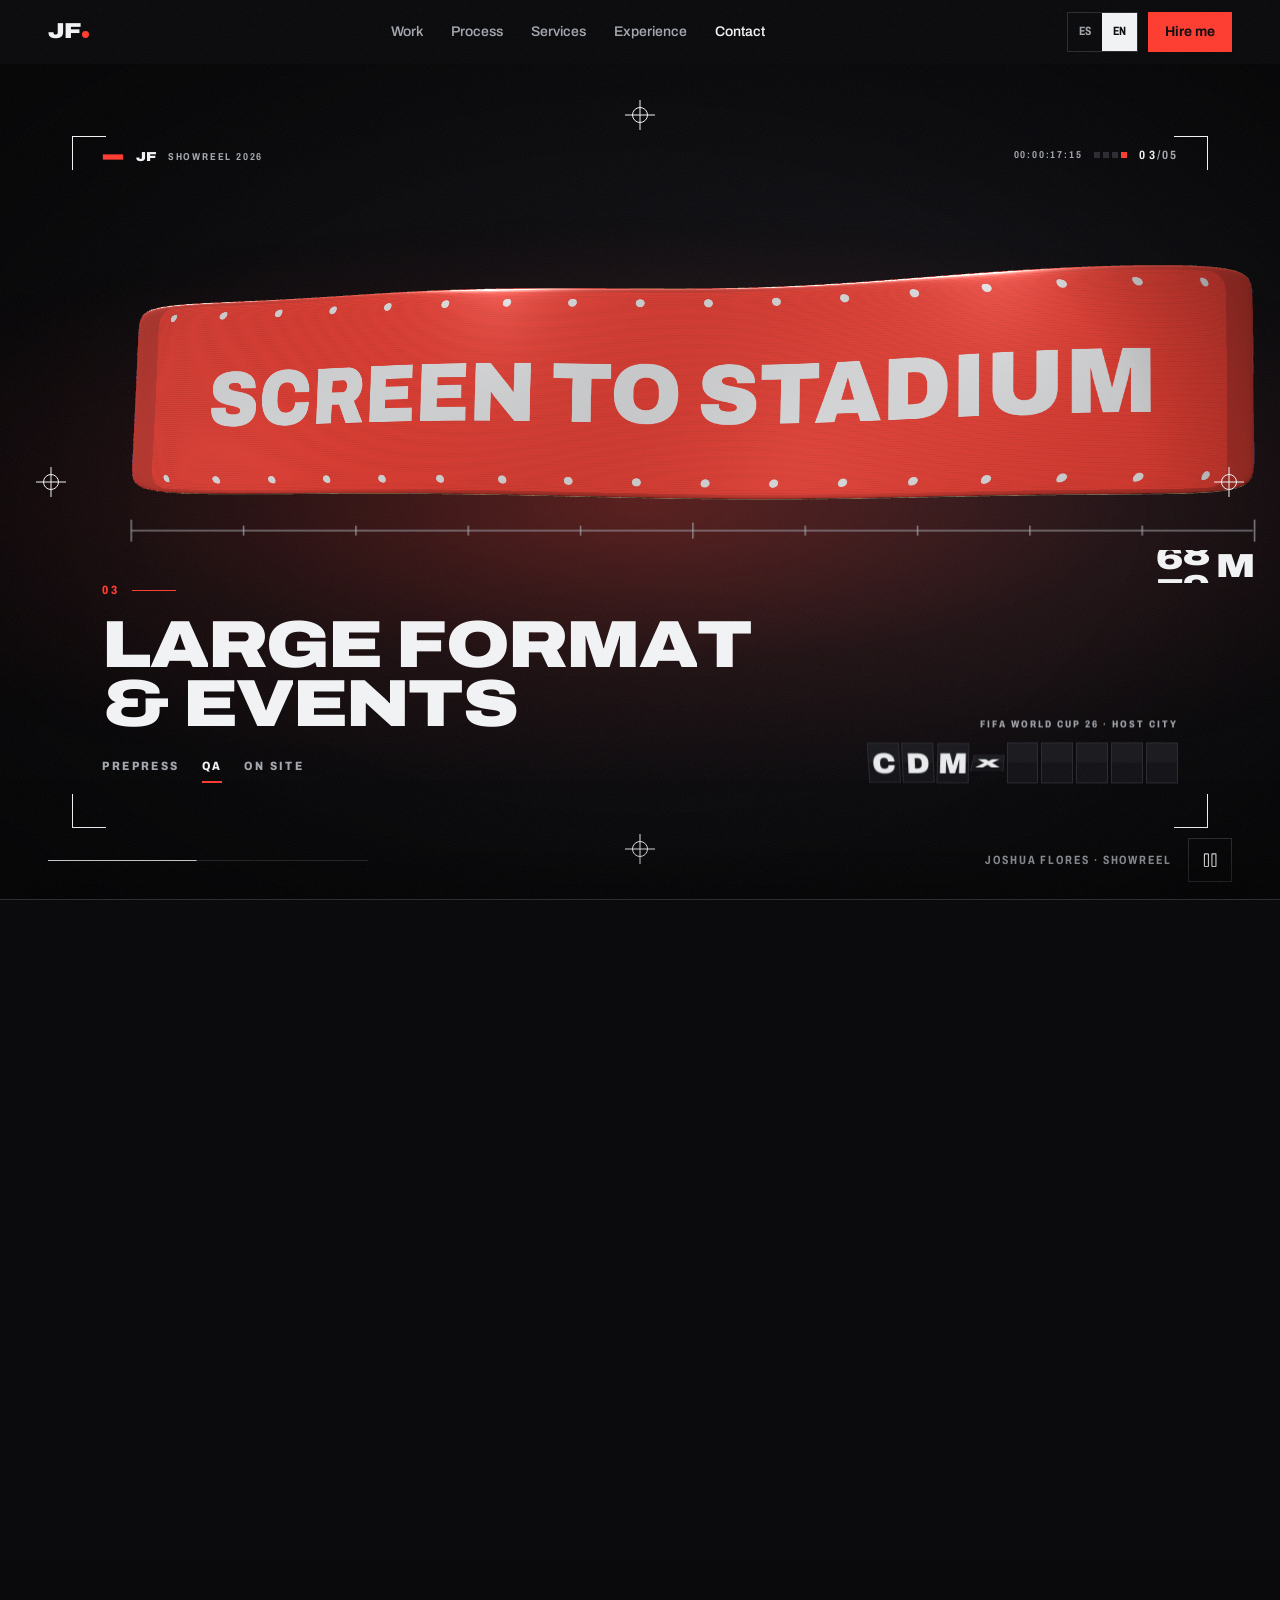
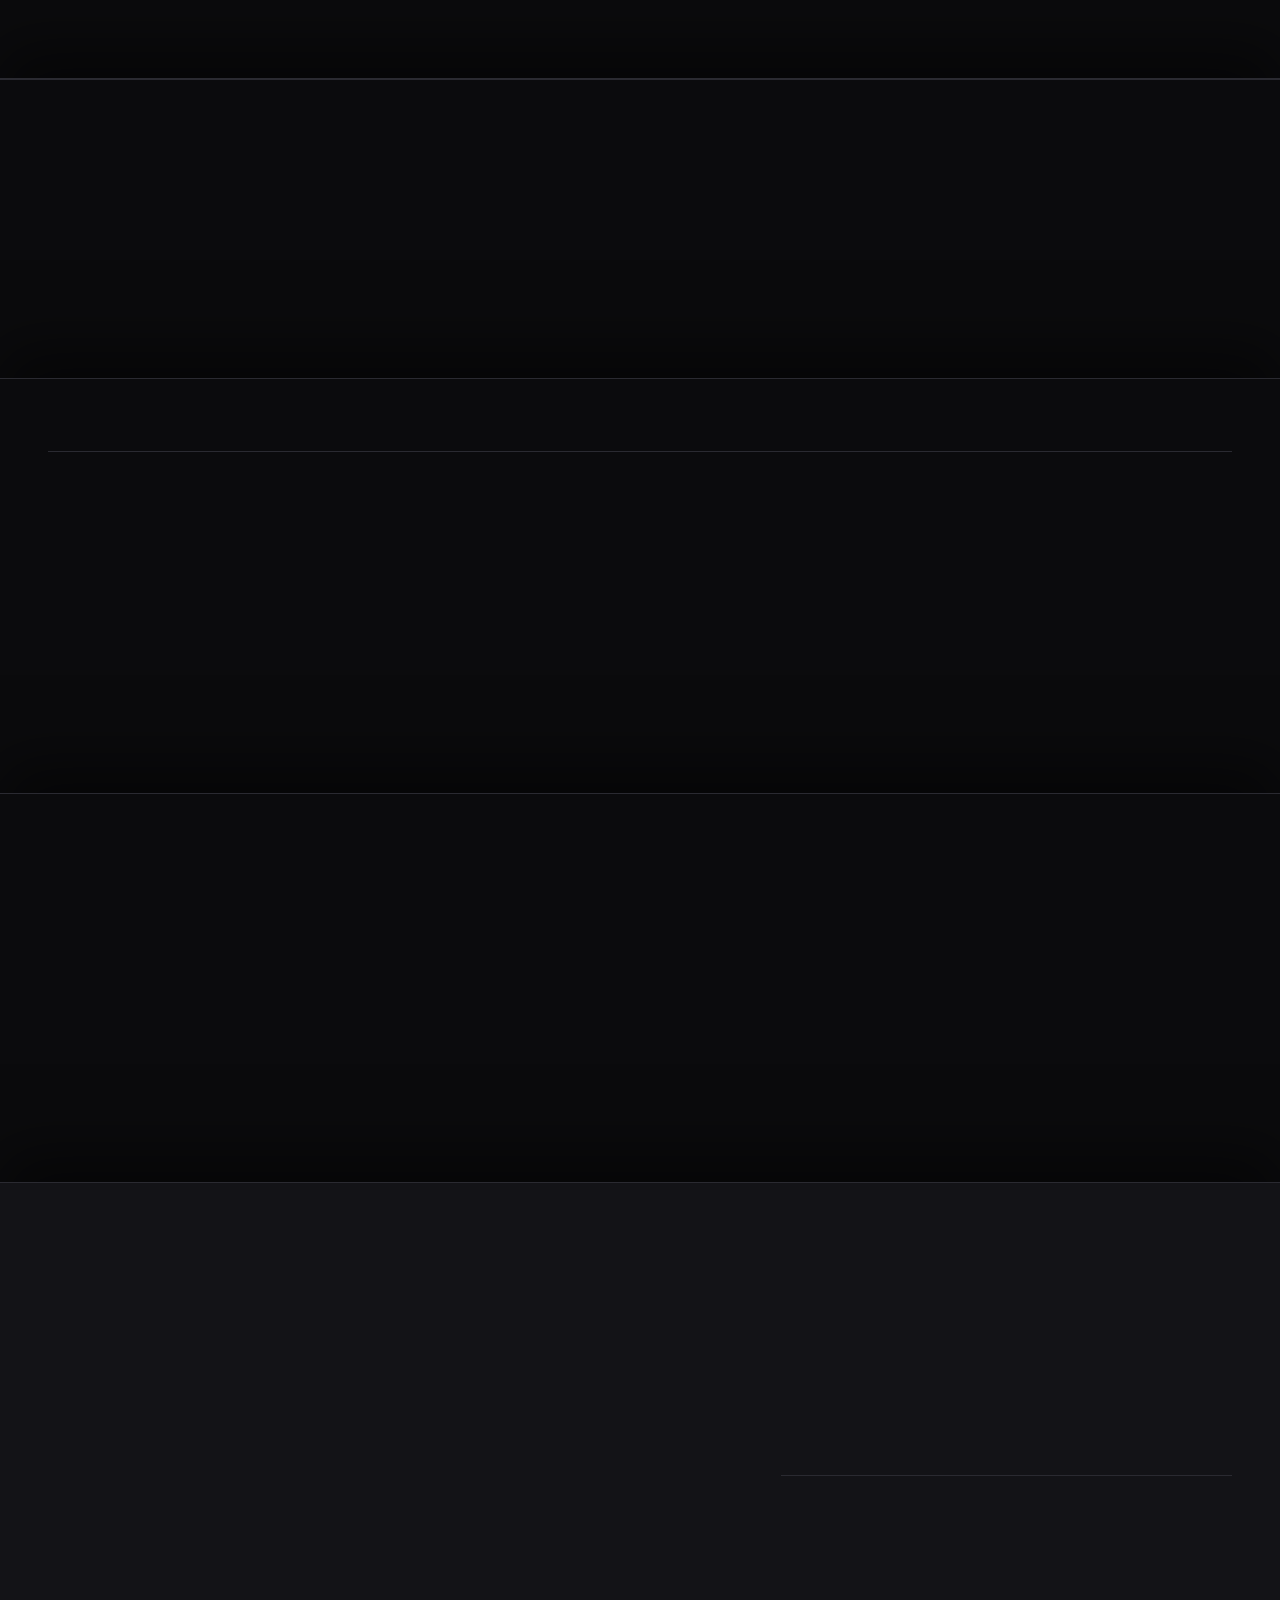
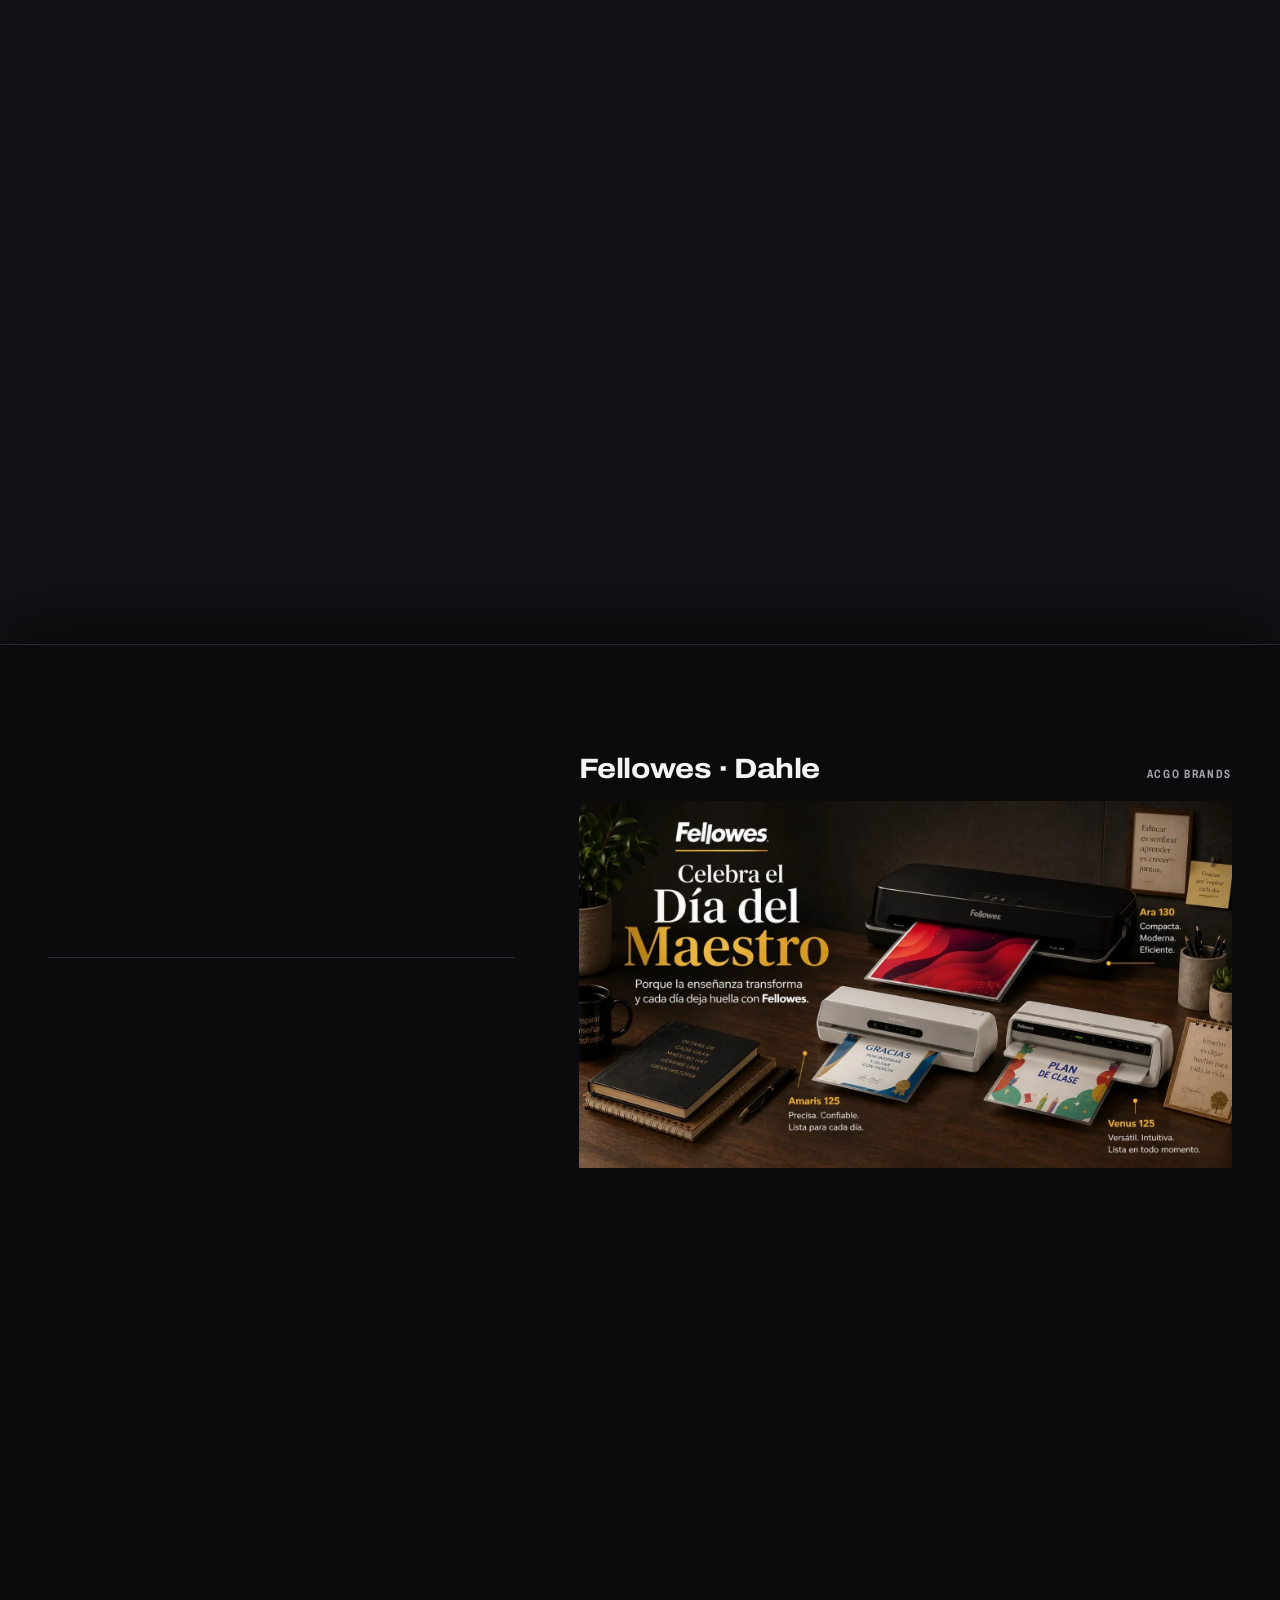
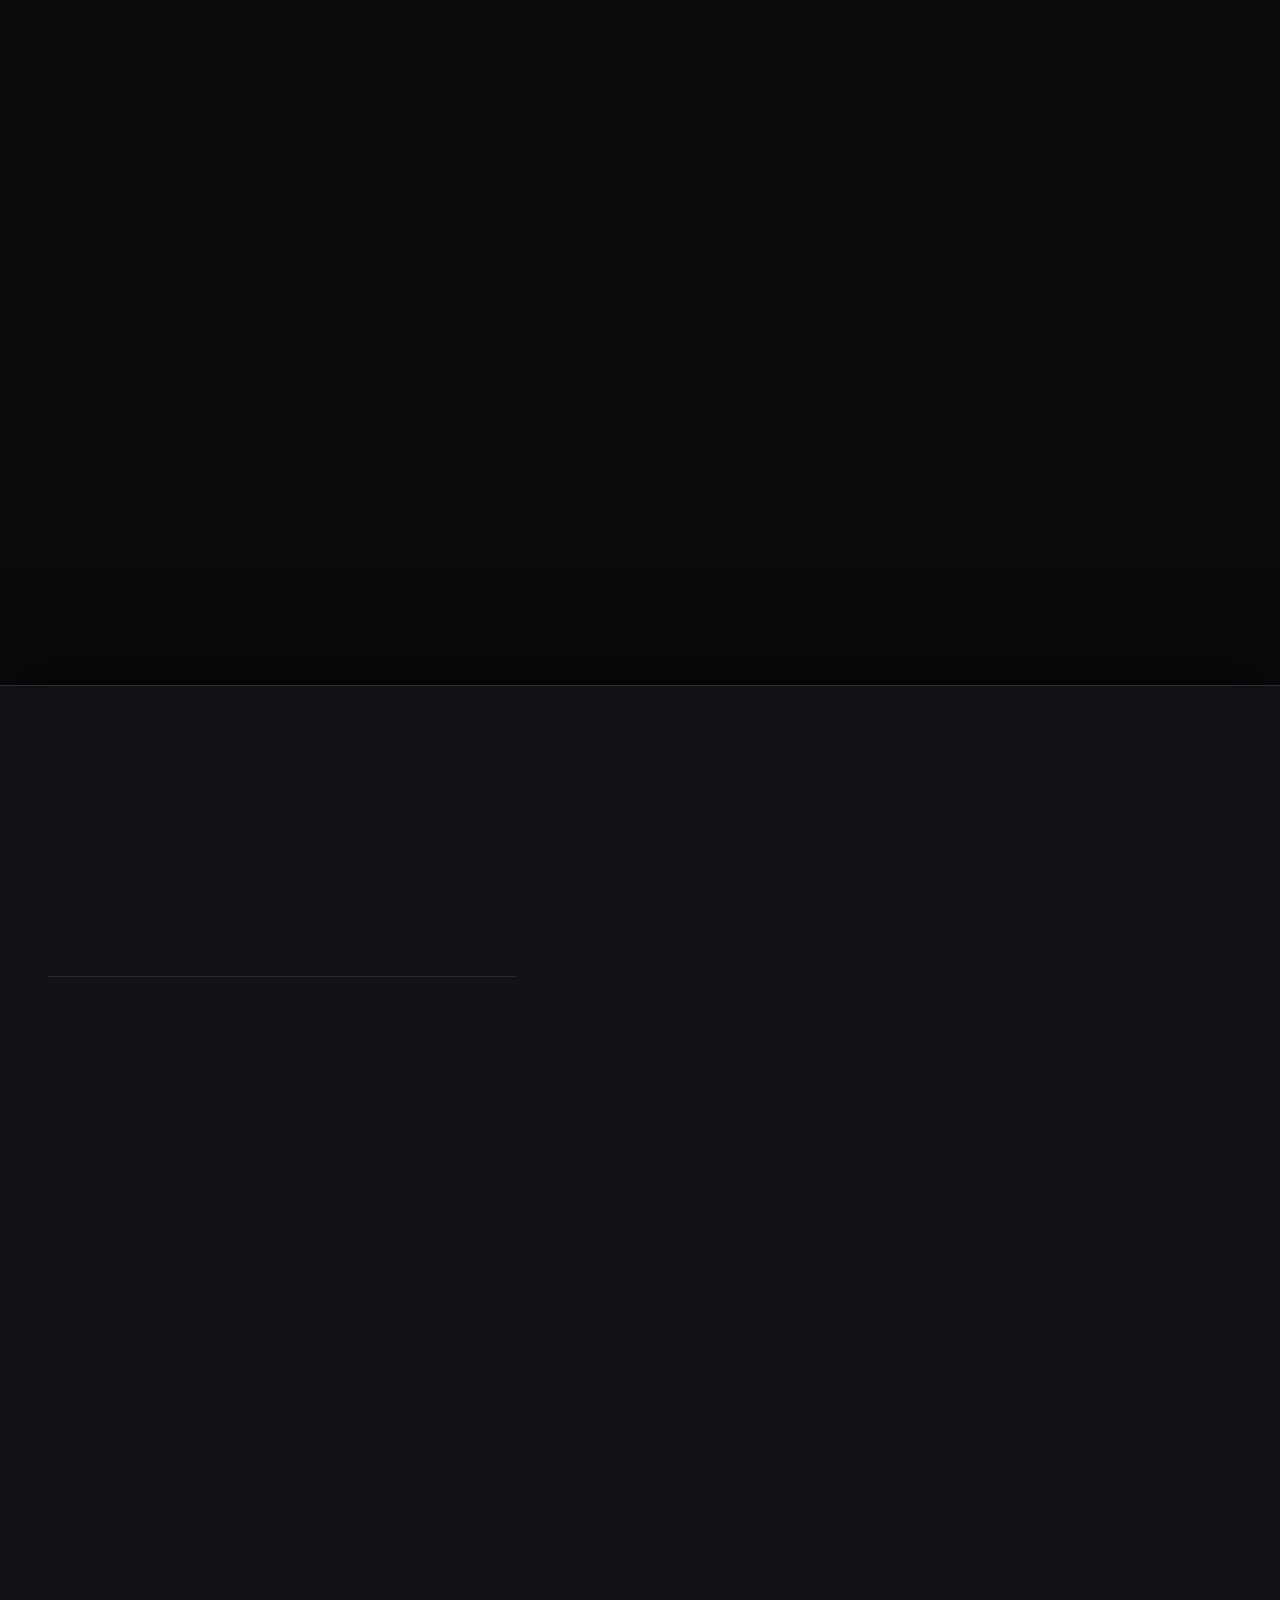
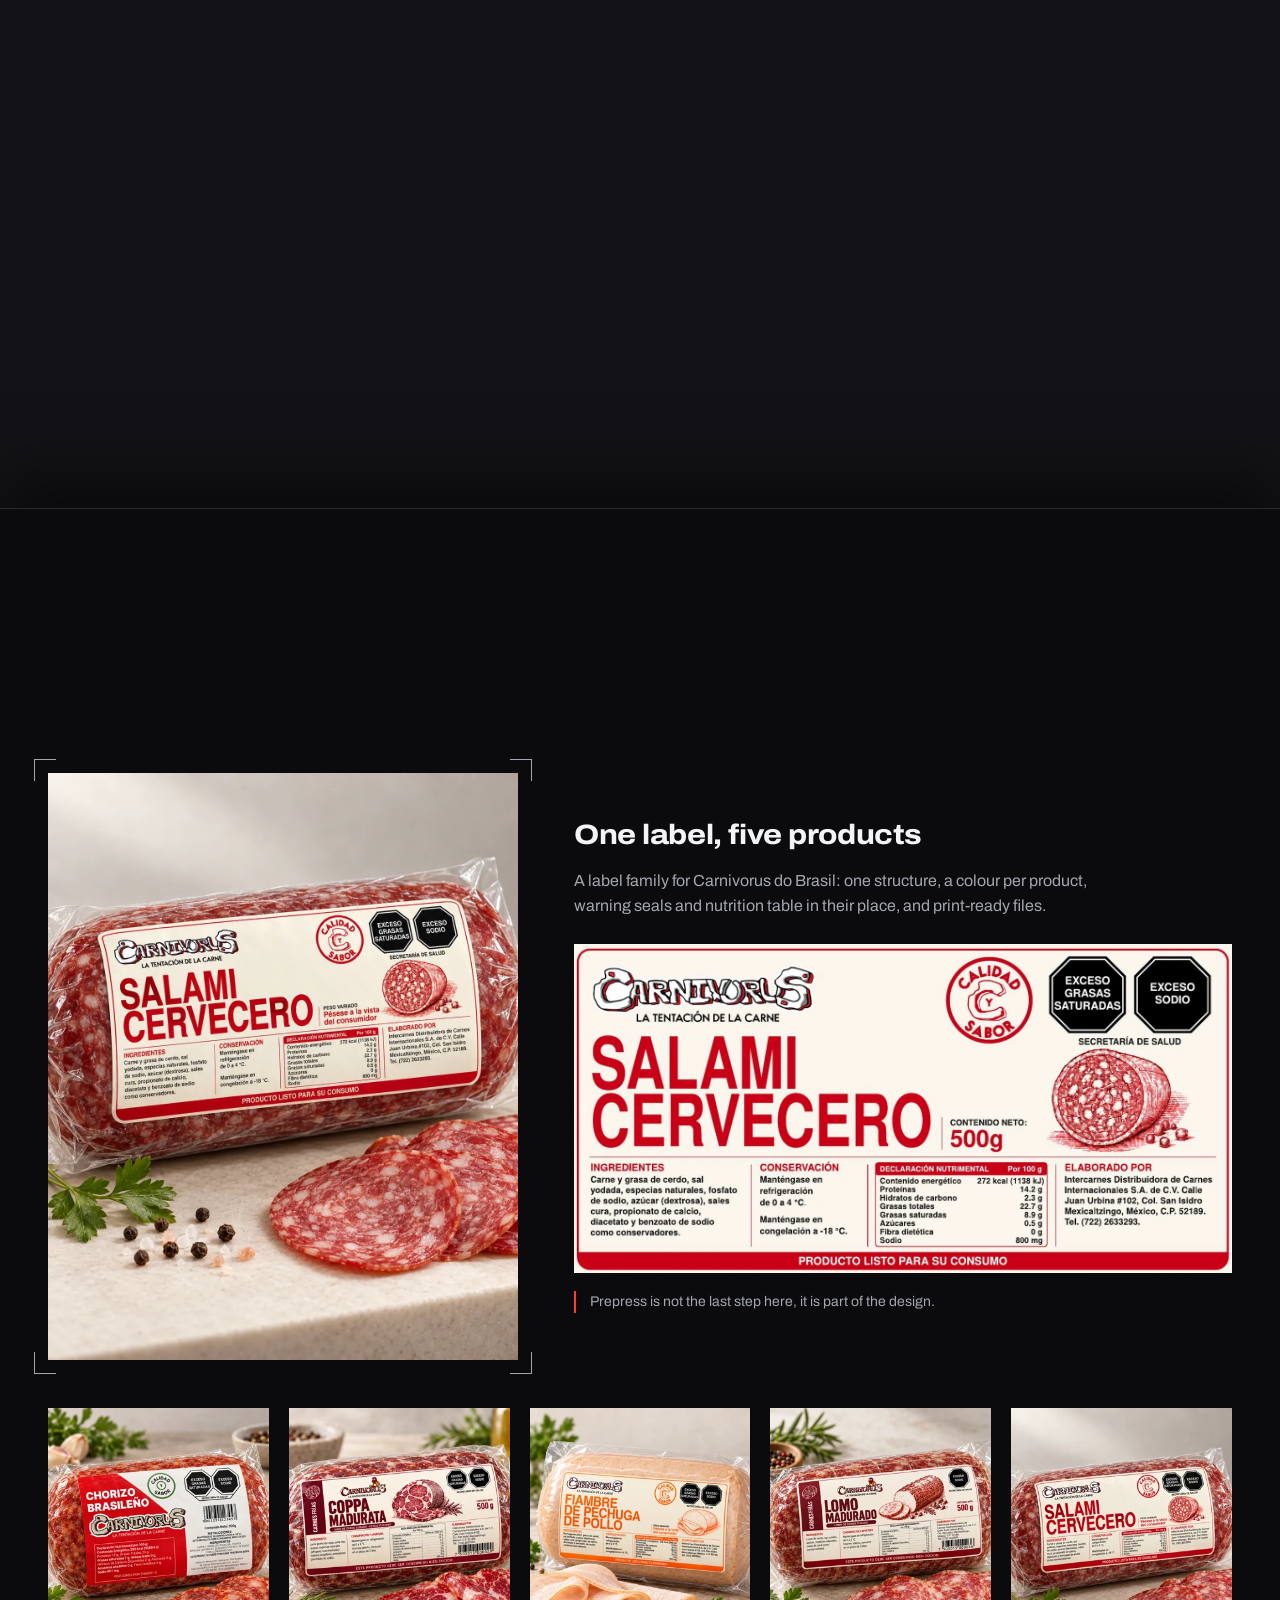
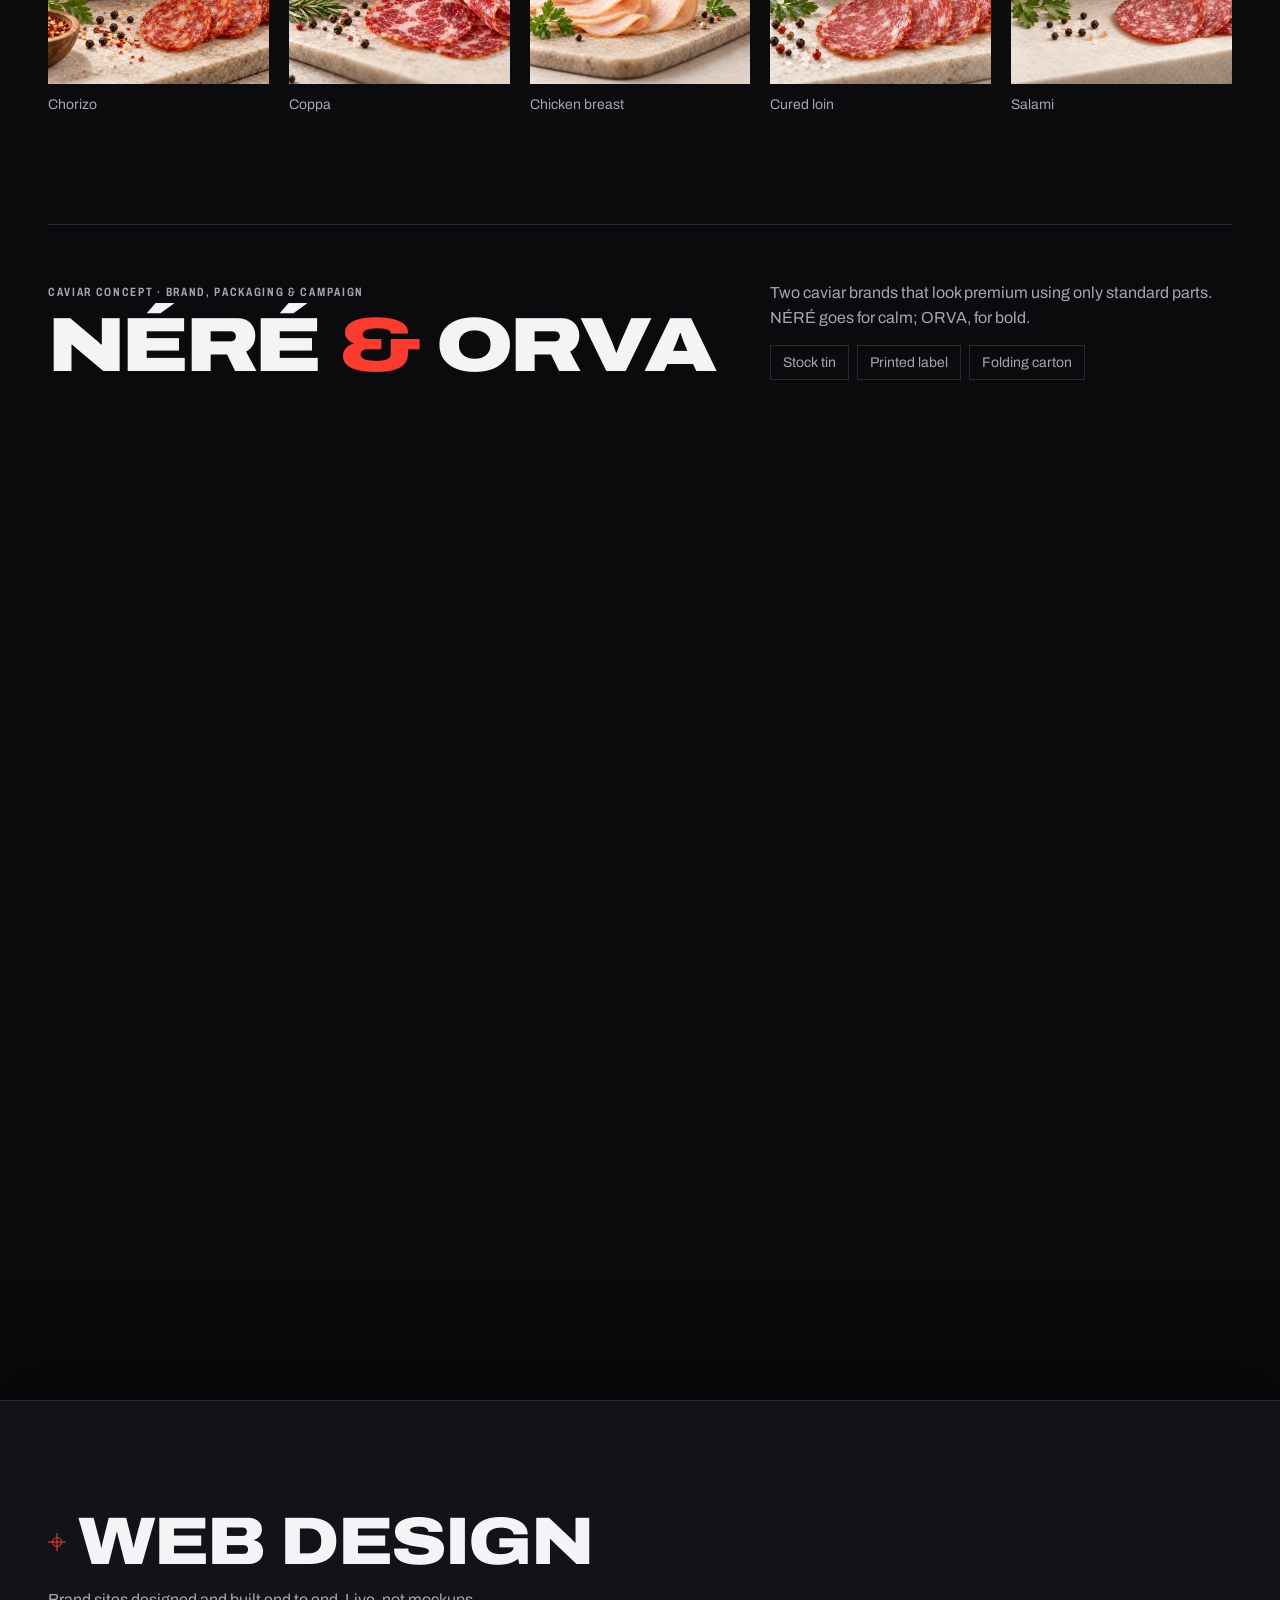
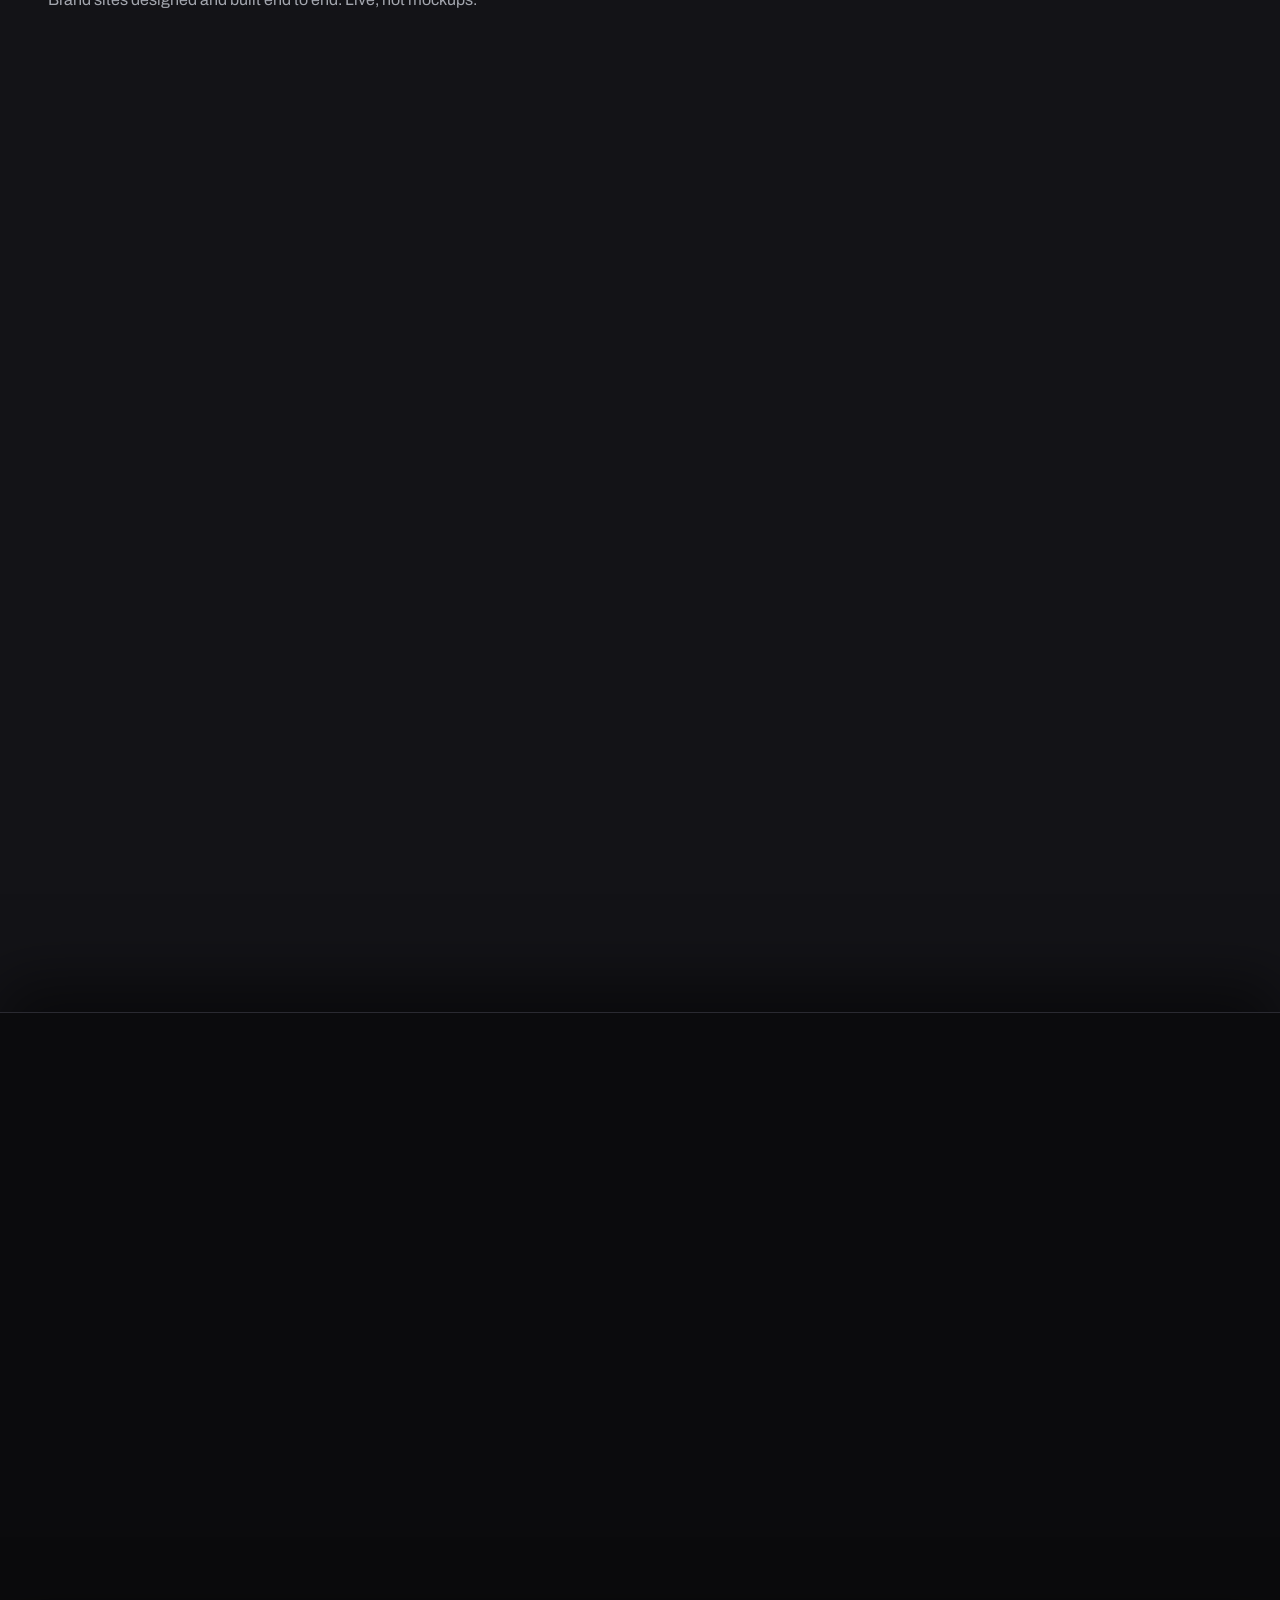
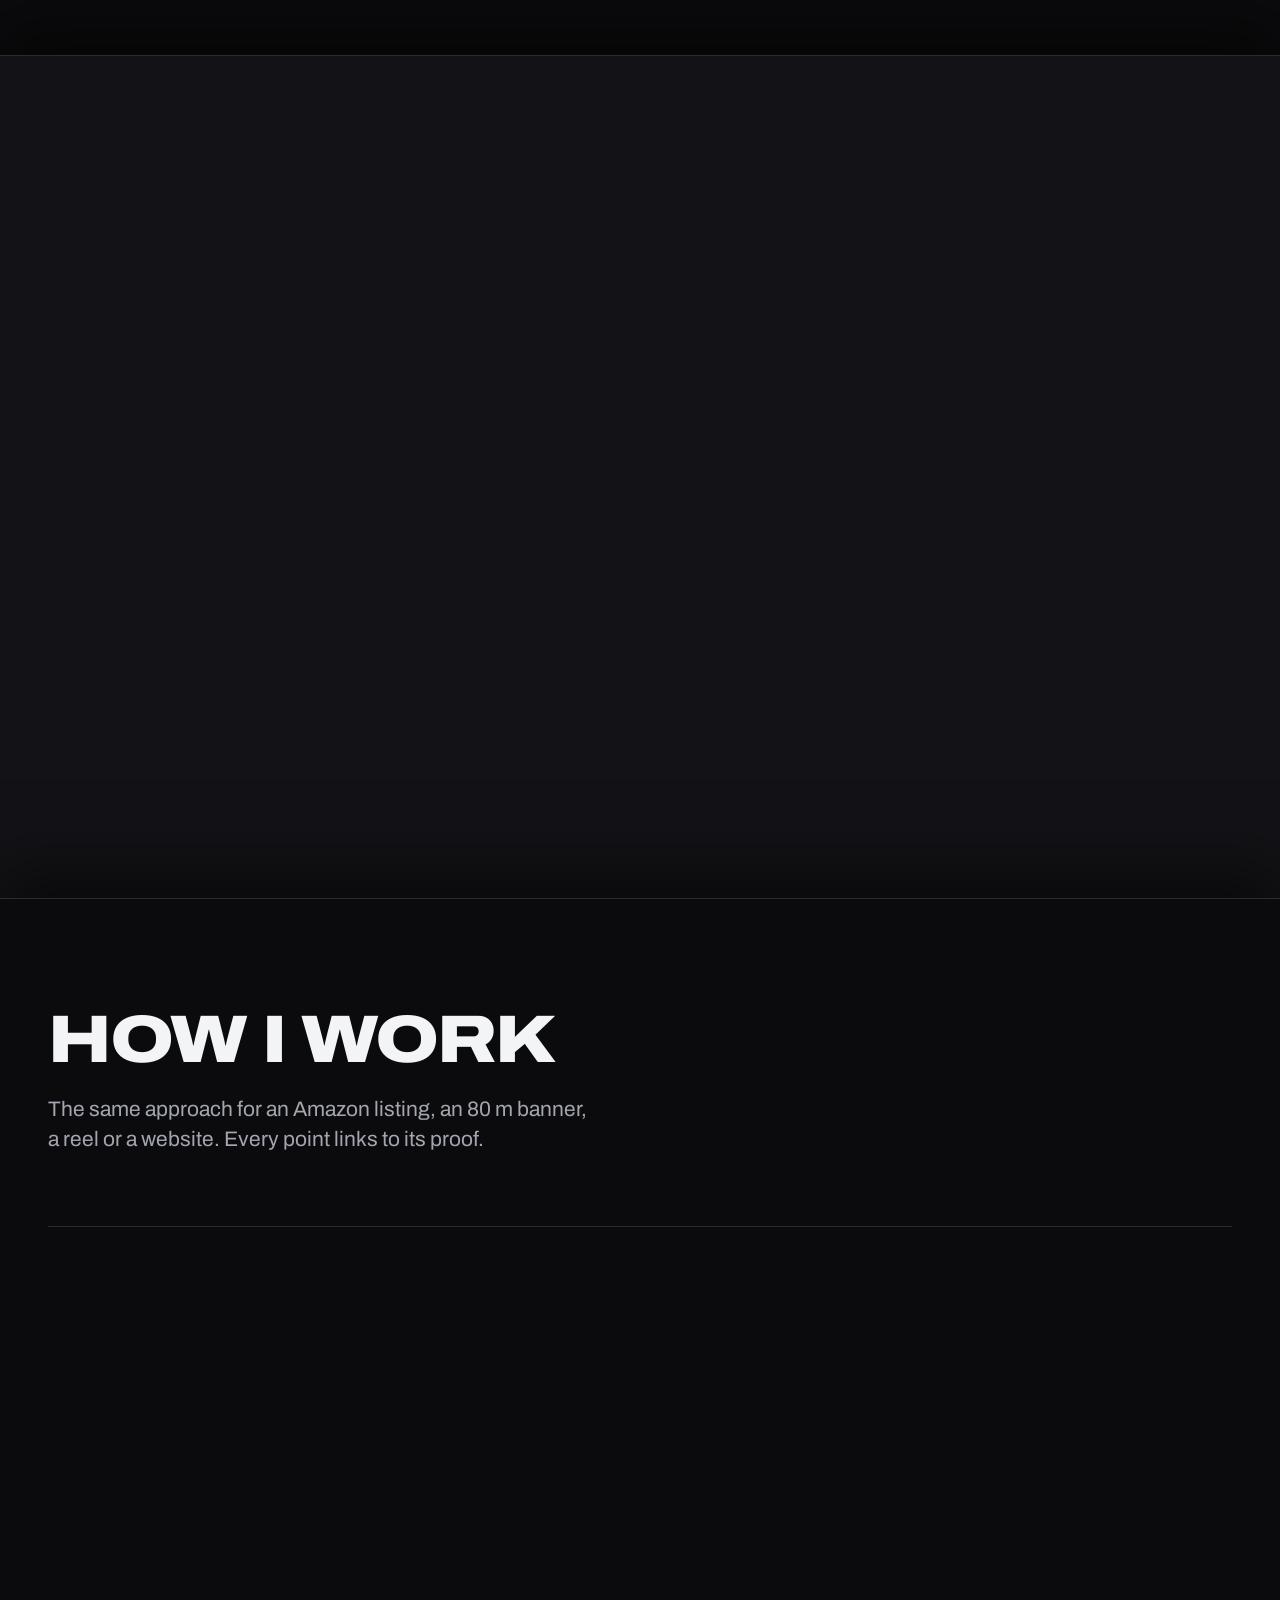
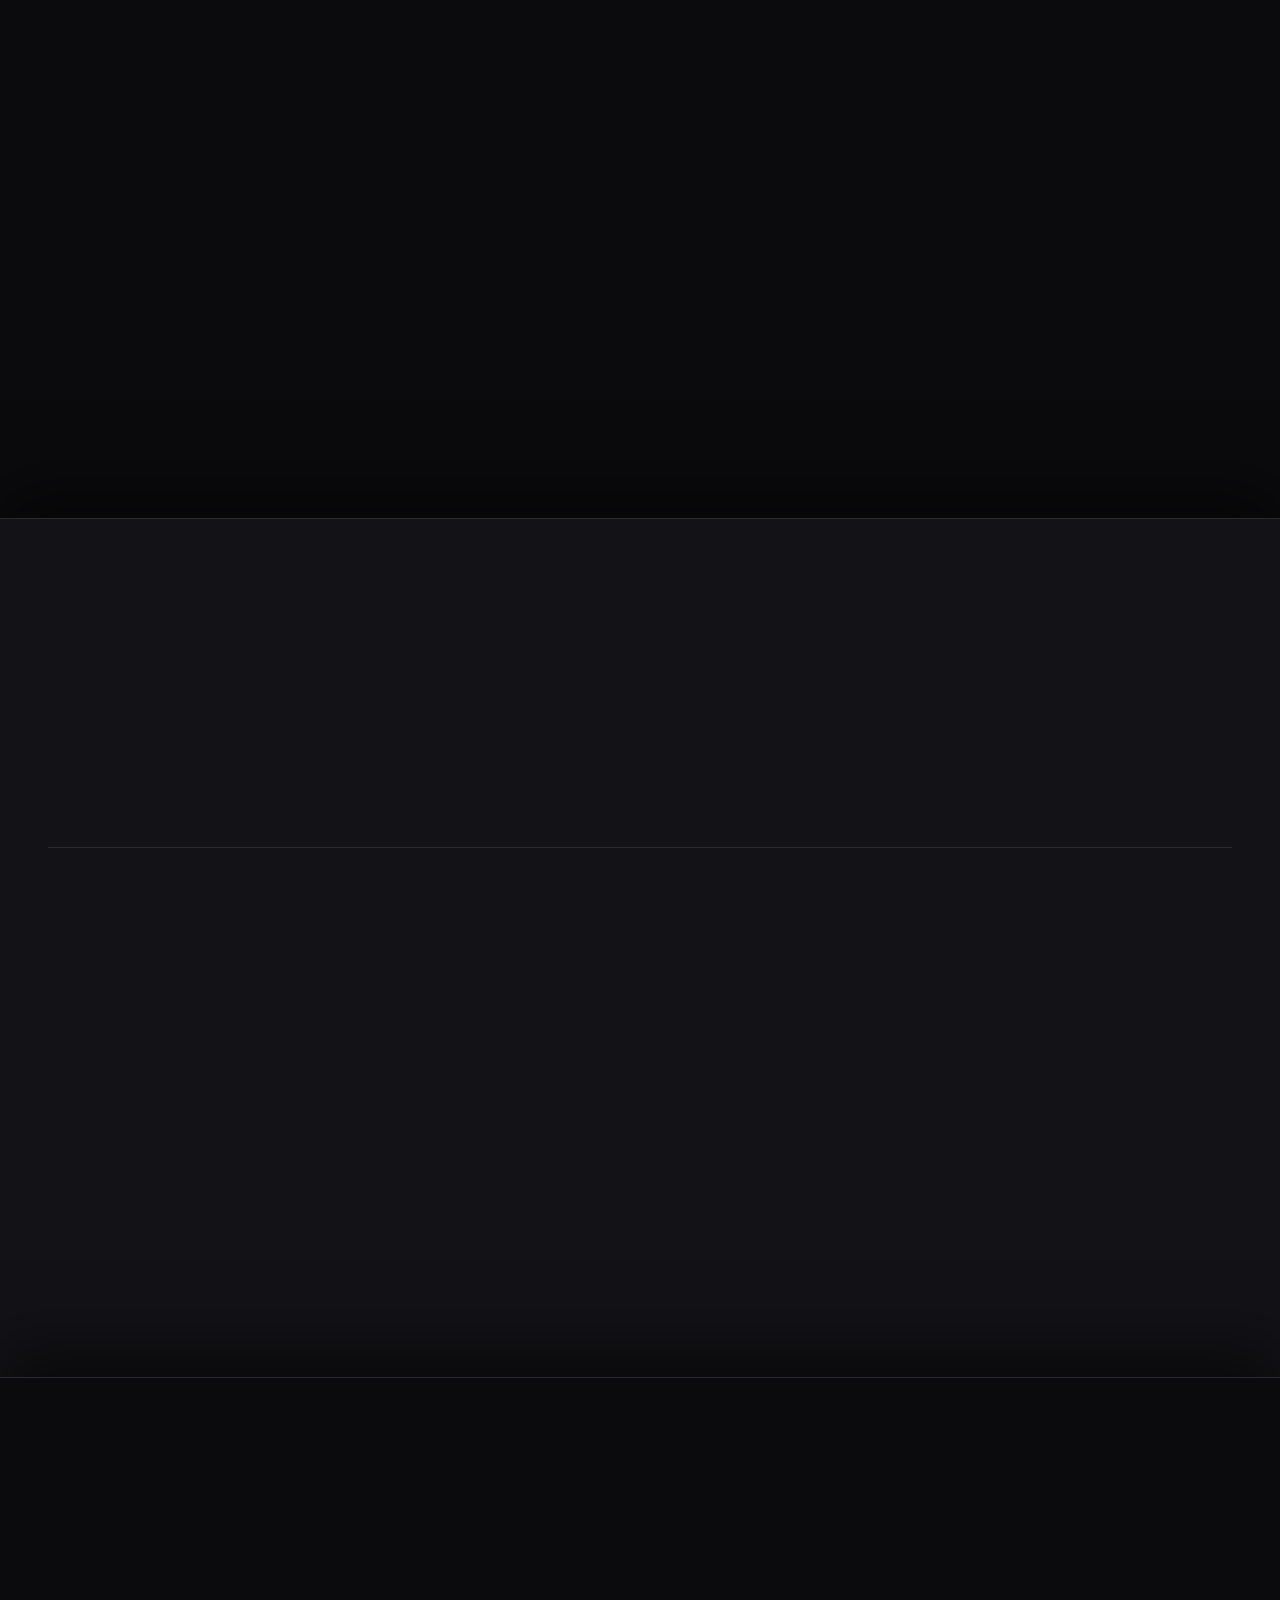
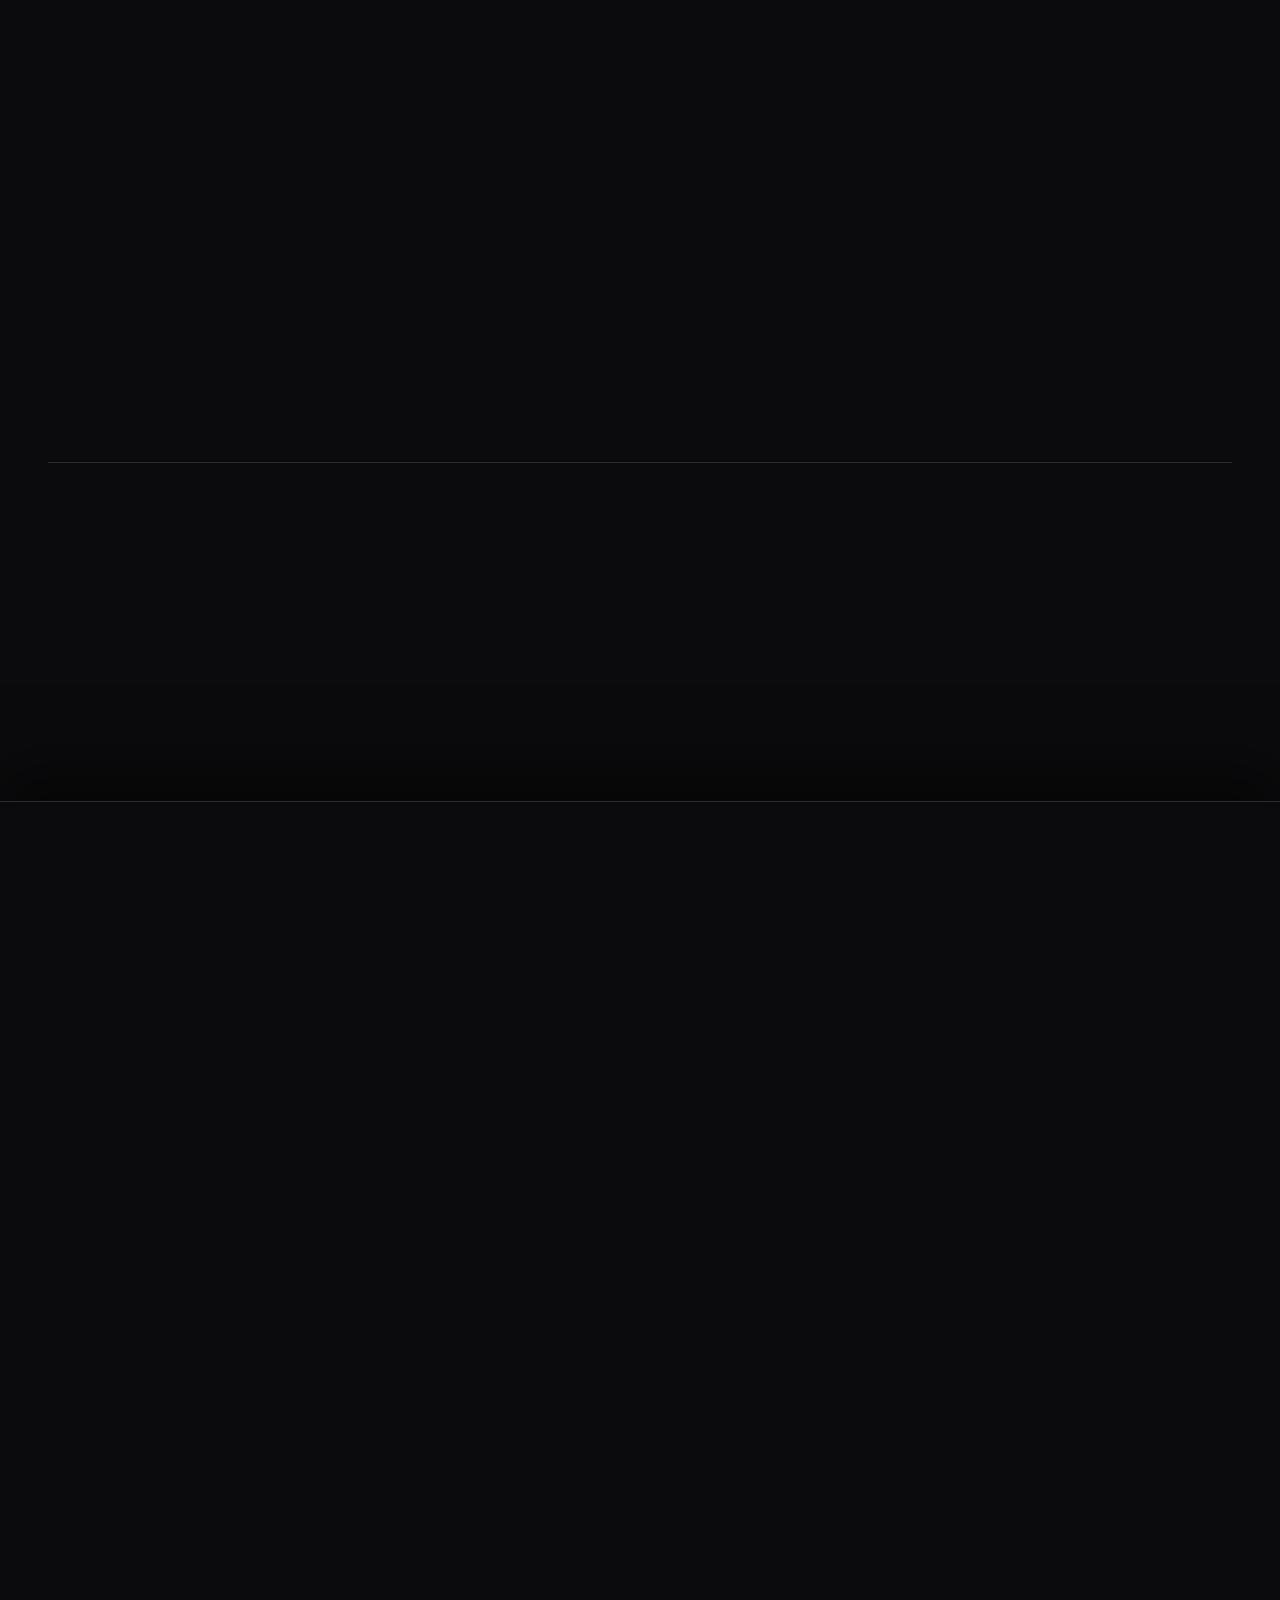
==== commit 853e022b: "Cómo trabajo: ocho principios con su prueba para cualquier perfil Co-Authored-By: Claude Opus 5.5 <n" ====
--- a/index.html
+++ b/index.html
@@ -17,8 +17,8 @@
 <meta name="twitter:card" content="summary_large_image">
 <link rel="icon" href="favicon.svg" type="image/svg+xml">
 <link rel="preload" href="assets/fonts/archivo-var.woff2" as="font" type="font/woff2" crossorigin>
-<link rel="stylesheet" href="css/styles.css?v=20261028b">
-<link rel="stylesheet" href="css/reel.css?v=20261028b">
+<link rel="stylesheet" href="css/styles.css?v=20261028c">
+<link rel="stylesheet" href="css/reel.css?v=20261028c">
 <script>
   // Antes del primer pintado: activa las apariciones (solo opacidad si el sistema pide menos movimiento).
   (function () {
@@ -55,6 +55,7 @@
     <a href="#trailer" class="logo" aria-label="Joshua Flores, inicio" data-en-aria-label="Joshua Flores, home">JF<span class="logo__dot"></span></a>
     <nav class="nav__links" aria-label="Principal" data-en-aria-label="Main">
       <a href="#trabajo" data-en="Work">Trabajo</a>
+      <a href="#proceso" data-en="Process">Proceso</a>
       <a href="#servicios" data-en="Services">Servicios</a>
       <a href="#experiencia" data-en="Experience">Experiencia</a>
       <a href="#contacto" data-en="Contact">Contacto</a>
@@ -75,6 +76,7 @@
   <nav class="menu__links" aria-label="Móvil" data-en-aria-label="Mobile">
     <a href="#trabajo" data-en="Work">Trabajo</a>
     <a href="#video" data-en="Video">Video</a>
+    <a href="#proceso" data-en="Process">Proceso</a>
     <a href="#servicios" data-en="Services">Servicios</a>
     <a href="#experiencia" data-en="Experience">Experiencia</a>
     <a href="#contacto" data-en="Contact">Contacto</a>
@@ -230,11 +232,12 @@
     <p class="label finder__t" data-reveal data-en="What are you hiring for?">¿Qué perfil buscas?</p>
     <ul class="finder__list">
       <li data-reveal><a class="finder__item" href="#web"><span class="finder__k" data-en="UX/UI &amp; web">UX/UI y web</span><span class="finder__v" data-en="Live sites, designed and built end to end">Sitios en línea, diseñados y construidos de punta a punta</span><svg class="icon" aria-hidden="true"><use href="#i-arrow-right"/></svg></a></li>
-      <li data-reveal><a class="finder__item" href="#ecommerce"><span class="finder__k" data-en="Product &amp; e-commerce">Producto y e-commerce</span><span class="finder__v" data-en="Listing system for 100+ SKUs · Fellowes · Dahle case">Sistema de fichas para 100+ SKUs · caso Fellowes · Dahle</span><svg class="icon" aria-hidden="true"><use href="#i-arrow-right"/></svg></a></li>
+      <li data-reveal><a class="finder__item" href="#ecommerce"><span class="finder__k" data-en="Product &amp; <span class=&quot;nw&quot;>e-commerce</span>">Producto y <span class="nw">e-commerce</span></span><span class="finder__v" data-en="Listing system for 100+ SKUs · Fellowes · Dahle case">Sistema de fichas para 100+ SKUs · caso Fellowes · Dahle</span><svg class="icon" aria-hidden="true"><use href="#i-arrow-right"/></svg></a></li>
       <li data-reveal><a class="finder__item" href="#trailer" data-replay><span class="finder__k" data-en="Motion">Motion</span><span class="finder__v" data-en="Code-driven showreel and motion graphics">Showreel animado en código y gráficos en movimiento</span><svg class="icon" aria-hidden="true"><use href="#i-arrow-right"/></svg></a></li>
       <li data-reveal><a class="finder__item" href="#video"><span class="finder__k" data-en="Video editing">Edición de video</span><span class="finder__v" data-en="Vertical reels for brands, around 10 a month">Reels verticales para marcas, unos 10 al mes</span><svg class="icon" aria-hidden="true"><use href="#i-arrow-right"/></svg></a></li>
       <li data-reveal><a class="finder__item" href="#impresos"><span class="finder__k" data-en="Graphic &amp; packaging">Gráfico y packaging</span><span class="finder__v" data-en="Labels, packaging and banners up to 80 m">Etiquetas, packaging y lonas de hasta 80 m</span><svg class="icon" aria-hidden="true"><use href="#i-arrow-right"/></svg></a></li>
     </ul>
+    <a class="finder__more" href="#proceso" data-reveal><span data-en="Or see how I work, with proof for each step">O mira cómo trabajo, con pruebas de cada paso</span><svg class="icon" aria-hidden="true"><use href="#i-arrow-right"/></svg></a>
   </nav>
 </section>
 
@@ -648,8 +651,76 @@
   </div>
 </section>
 
+<!-- ============ CÓMO TRABAJO ============ -->
+<section class="band" id="proceso" aria-labelledby="mtdTitle">
+  <div class="wrap">
+    <div class="band__head">
+      <h2 class="h2" id="mtdTitle" data-reveal data-en="How I work">Cómo trabajo</h2>
+      <p class="lead" data-reveal data-en="The same approach for an Amazon listing, an 80&nbsp;m banner, a reel or a website. Every point links to its proof.">El mismo criterio para una ficha de Amazon, una lona de 80&nbsp;m, un reel o un sitio web. Cada punto lleva a su prueba.</p>
+    </div>
+    <ol class="method">
+      <li class="mtd" data-reveal>
+        <span class="mtd__n" aria-hidden="true">01</span>
+        <h3 class="mtd__t" data-en="Who sees it, and where">Quién lo ve y dónde</h3>
+        <p class="mtd__d" data-en="Before opening the file I define users and context as explicit hypotheses. A listing is designed at 1080&nbsp;px but judged at 64&nbsp;px on a phone.">Antes de abrir el archivo defino usuarios y contexto como hipótesis explícitas. Una ficha se diseña a 1080&nbsp;px, pero se decide a 64&nbsp;px en un teléfono.</p>
+        <a class="mtd__proof" href="casos/fellowes-dahle.html#tamano"><span class="mtd__pk" data-en="Proof">Prueba</span><span data-en="Real viewing sizes · Fellowes · Dahle">Tamaños reales de lectura · Fellowes · Dahle</span><svg class="icon" aria-hidden="true"><use href="#i-arrow-right"/></svg></a>
+        <p class="mtd__roles" data-en="UX/UI · Product · E-commerce">UX/UI · Producto · E-commerce</p>
+      </li>
+      <li class="mtd" data-reveal>
+        <span class="mtd__n" aria-hidden="true">02</span>
+        <h3 class="mtd__t" data-en="The real problem">El problema real</h3>
+        <p class="mtd__d" data-en="At Liga ADB the bottleneck was not copying faster, it was that someone had to copy at all. Changing the question changed the solution.">En la Liga ADB el cuello de botella no era copiar más rápido, era que alguien tuviera que copiar. Cambiar la pregunta cambió la solución.</p>
+        <a class="mtd__proof" href="casos/liga-adb.html#contexto"><span class="mtd__pk" data-en="Proof">Prueba</span><span data-en="Task analysis · Liga ADB">Análisis de tareas · Liga ADB</span><svg class="icon" aria-hidden="true"><use href="#i-arrow-right"/></svg></a>
+        <p class="mtd__roles" data-en="UX · Product · Operations">UX · Producto · Operaciones</p>
+      </li>
+      <li class="mtd" data-reveal>
+        <span class="mtd__n" aria-hidden="true">03</span>
+        <h3 class="mtd__t" data-en="Systems, not one-offs">Sistemas, no piezas sueltas</h3>
+        <p class="mtd__d" data-en="Seven zones for 100+ products, templates with fixed and variable parts, layer names that work like tokens. Volume does not break consistency.">Siete zonas para más de 100 productos, plantillas con partes fijas y variables, nombres de capa que funcionan como tokens. El volumen no rompe la consistencia.</p>
+        <a class="mtd__proof" href="casos/fellowes-dahle.html#anatomia"><span class="mtd__pk" data-en="Proof">Prueba</span><span data-en="Anatomy of a listing · Fellowes · Dahle">Anatomía de una pieza · Fellowes · Dahle</span><svg class="icon" aria-hidden="true"><use href="#i-arrow-right"/></svg></a>
+        <p class="mtd__roles" data-en="Design systems · Brand · Campaigns">Design systems · Marca · Campañas</p>
+      </li>
+      <li class="mtd" data-reveal>
+        <span class="mtd__n" aria-hidden="true">04</span>
+        <h3 class="mtd__t" data-en="Prototype, then decide">Prototipo, luego decido</h3>
+        <p class="mtd__d" data-en="For the league I built two paths: one faster on paper, one with full typographic control. I chose the second and kept the first as a fallback.">Para la liga construí dos caminos: uno más rápido en teoría y otro con control tipográfico total. Elegí el segundo y el primero quedó de respaldo.</p>
+        <a class="mtd__proof" href="casos/liga-adb.html#arquitectura"><span class="mtd__pk" data-en="Proof">Prueba</span><span data-en="Prototype comparison · Liga ADB">Comparación de prototipos · Liga ADB</span><svg class="icon" aria-hidden="true"><use href="#i-arrow-right"/></svg></a>
+        <p class="mtd__roles" data-en="UX · Product">UX · Producto</p>
+      </li>
+      <li class="mtd" data-reveal>
+        <span class="mtd__n" aria-hidden="true">05</span>
+        <h3 class="mtd__t" data-en="I measure, failures included">Mido, también lo que falla</h3>
+        <p class="mtd__d" data-en="I shrank published pieces to their real size and measured their contrast. Three things failed and I wrote down the rule I would apply today.">Reduje piezas publicadas a su tamaño real y medí su contraste. Tres cosas no pasaron y dejé escrita la regla que aplicaría hoy.</p>
+        <a class="mtd__proof" href="casos/fellowes-dahle.html#prueba"><span class="mtd__pk" data-en="Proof">Prueba</span><span data-en="The thumbnail test · Fellowes · Dahle">La prueba de la miniatura · Fellowes · Dahle</span><svg class="icon" aria-hidden="true"><use href="#i-arrow-right"/></svg></a>
+        <p class="mtd__roles" data-en="UX/UI · Accessibility · QA">UX/UI · Accesibilidad · QA</p>
+      </li>
+      <li class="mtd" data-reveal>
+        <span class="mtd__n" aria-hidden="true">06</span>
+        <h3 class="mtd__t" data-en="Accessible from the start">Accesible desde el inicio</h3>
+        <p class="mtd__d" data-en="Mobile first, the main action visible without scrolling and every colour pair measured. The Otro Josh site shipped with zero WCAG 2.1 AA violations in the automated audit.">Móvil primero, la acción principal visible sin scroll y cada par de colores medido. El sitio de Otro Josh salió sin violaciones WCAG 2.1 AA en la auditoría automática.</p>
+        <a class="mtd__proof" href="casos/otro-josh.html#pantallas"><span class="mtd__pk" data-en="Proof">Prueba</span><span data-en="Screens and tokens · Otro Josh">Pantallas y tokens · Otro Josh</span><svg class="icon" aria-hidden="true"><use href="#i-arrow-right"/></svg></a>
+        <p class="mtd__roles" data-en="UX/UI · Web · Front-end">UX/UI · Web · Front-end</p>
+      </li>
+      <li class="mtd" data-reveal>
+        <span class="mtd__n" aria-hidden="true">07</span>
+        <h3 class="mtd__t" data-en="Automation and AI, with judgement">Automatizo y uso IA con criterio</h3>
+        <p class="mtd__d" data-en="An Excel to Illustrator workflow took hand-typed data to zero. With AI, the tool generates; I direct, retouch the real product and say how I used it.">Un flujo de Excel a Illustrator dejó en cero los datos tecleados a mano. Con IA, la herramienta genera; yo dirijo, retoco el producto real y digo cómo la usé.</p>
+        <a class="mtd__proof" href="#ia"><span class="mtd__pk" data-en="Proof">Prueba</span><span data-en="AI product imagery">Imagen de producto con IA</span><svg class="icon" aria-hidden="true"><use href="#i-arrow-right"/></svg></a>
+        <p class="mtd__roles" data-en="AI · Automation · E-commerce">IA · Automatización · E-commerce</p>
+      </li>
+      <li class="mtd" data-reveal>
+        <span class="mtd__n" aria-hidden="true">08</span>
+        <h3 class="mtd__t" data-en="Through to the final output">Hasta el resultado final</h3>
+        <p class="mtd__d" data-en="Prepress and on-site quality control in 5 host cities, sites I design and build myself, around 10 reels a month. I deliver the file that ships, not just the mockup.">Preprensa y control de calidad en sitio en 5 ciudades sede, sitios que diseño y construyo yo, unos 10 reels al mes. Entrego el archivo que sale, no solo la maqueta.</p>
+        <a class="mtd__proof" href="#eventos"><span class="mtd__pk" data-en="Proof">Prueba</span><span data-en="Events &amp; large format">Eventos y gran formato</span><svg class="icon" aria-hidden="true"><use href="#i-arrow-right"/></svg></a>
+        <p class="mtd__roles" data-en="Production · Print · Video">Producción · Impresión · Video</p>
+      </li>
+    </ol>
+  </div>
+</section>
+
 <!-- ============ SERVICIOS ============ -->
-<section class="band" id="servicios" aria-labelledby="svcTitle">
+<section class="band band--alt" id="servicios" aria-labelledby="svcTitle">
   <div class="wrap">
     <div class="band__head">
       <h2 class="h2" id="svcTitle" data-reveal data-en="How I can help">Cómo puedo ayudarte</h2>
@@ -691,7 +762,7 @@
 </section>
 
 <!-- ============ EXPERIENCIA ============ -->
-<section class="band band--alt" id="experiencia" aria-labelledby="expTitle">
+<section class="band" id="experiencia" aria-labelledby="expTitle">
   <div class="wrap">
     <div class="band__head">
       <h2 class="h2" id="expTitle" data-reveal data-en="Experience">Experiencia</h2>
@@ -818,15 +889,15 @@
   </div>
 </div>
 
-<script src="js/gsap.min.js?v=20261028b" defer></script>
-<script src="js/ScrollTrigger.min.js?v=20261028b" defer></script>
-<script src="js/SplitText.min.js?v=20261028b" defer></script>
-<script src="js/ScrambleTextPlugin.min.js?v=20261028b" defer></script>
-<script src="js/MorphSVGPlugin.min.js?v=20261028b" defer></script>
-<script src="js/DrawSVGPlugin.min.js?v=20261028b" defer></script>
-<script src="js/CustomEase.min.js?v=20261028b" defer></script>
-<script src="js/lenis.min.js?v=20261028b" defer></script>
-<script src="js/reel.js?v=20261028b" defer></script>
-<script src="js/main.js?v=20261028b" defer></script>
+<script src="js/gsap.min.js?v=20261028c" defer></script>
+<script src="js/ScrollTrigger.min.js?v=20261028c" defer></script>
+<script src="js/SplitText.min.js?v=20261028c" defer></script>
+<script src="js/ScrambleTextPlugin.min.js?v=20261028c" defer></script>
+<script src="js/MorphSVGPlugin.min.js?v=20261028c" defer></script>
+<script src="js/DrawSVGPlugin.min.js?v=20261028c" defer></script>
+<script src="js/CustomEase.min.js?v=20261028c" defer></script>
+<script src="js/lenis.min.js?v=20261028c" defer></script>
+<script src="js/reel.js?v=20261028c" defer></script>
+<script src="js/main.js?v=20261028c" defer></script>
 </body>
 </html>
--- a/css/styles.css
+++ b/css/styles.css
@@ -506,6 +506,25 @@
 .svc__tags li::before { content: "+ "; color: var(--accent); }
 @media (min-width: 700px) { .services { grid-template-columns: 1fr 1fr; column-gap: 32px; } }
 @media (min-width: 1100px) { .services { grid-template-columns: repeat(3, 1fr); column-gap: 40px; } .svc { padding: 32px 0; } }
+
+/* Cómo trabajo: principios con su prueba, para que cualquier perfil encuentre su evidencia */
+.method { display: grid; grid-template-columns: 1fr; border-top: 1px solid var(--line); }
+.mtd { display: flex; flex-direction: column; gap: 10px; padding: 24px 0 26px; border-bottom: 1px solid var(--line); }
+.mtd__n { color: var(--accent); font-stretch: 75%; font-weight: 700; font-size: var(--fs-sm); }
+.mtd__t { font-size: clamp(1.15rem, 1.7vw, 1.4rem); font-stretch: 115%; font-weight: 800; letter-spacing: -.02em; line-height: 1.1; text-transform: uppercase; }
+.mtd__d { color: var(--text-2); max-width: 46ch; }
+.mtd__proof { margin-top: auto; align-self: flex-start; display: grid; grid-template-columns: auto auto; justify-content: start; align-items: center; gap: 4px 10px; padding: 8px 0 2px; font-size: var(--fs-sm); font-weight: 600; transition: color var(--t-std) var(--ease); }
+.mtd__pk { grid-column: 1 / -1; font-size: var(--fs-xs); font-weight: 700; letter-spacing: .08em; text-transform: uppercase; color: var(--accent); }
+.mtd__proof .icon { width: 16px; height: 16px; color: var(--accent); flex: none; transition: transform var(--t-std) var(--ease); }
+.mtd__proof:hover, .mtd__proof:focus-visible { color: var(--accent); }
+.mtd__proof:hover .icon, .mtd__proof:focus-visible .icon { transform: translateX(4px); }
+.mtd__roles { font-size: var(--fs-xs); letter-spacing: .06em; text-transform: uppercase; color: var(--text-2); }
+@media (min-width: 700px) { .method { grid-template-columns: 1fr 1fr; column-gap: 32px; } }
+@media (min-width: 1200px) { .method { grid-template-columns: repeat(4, 1fr); column-gap: 40px; } .mtd { padding: 32px 0; } }
+.finder__more { display: inline-flex; align-items: center; gap: 8px; margin-top: 18px; padding: 6px 0; font-size: var(--fs-sm); color: var(--text-2); transition: color var(--t-std) var(--ease); }
+.finder__more .icon { width: 16px; height: 16px; color: var(--accent); transition: transform var(--t-std) var(--ease); }
+.finder__more:hover, .finder__more:focus-visible { color: var(--text); }
+.finder__more:hover .icon, .finder__more:focus-visible .icon { transform: translateX(4px); }
 
 /* Experiencia: compacta, dos columnas en escritorio */
 .timeline { display: grid; border-bottom: 1px solid var(--line); }
